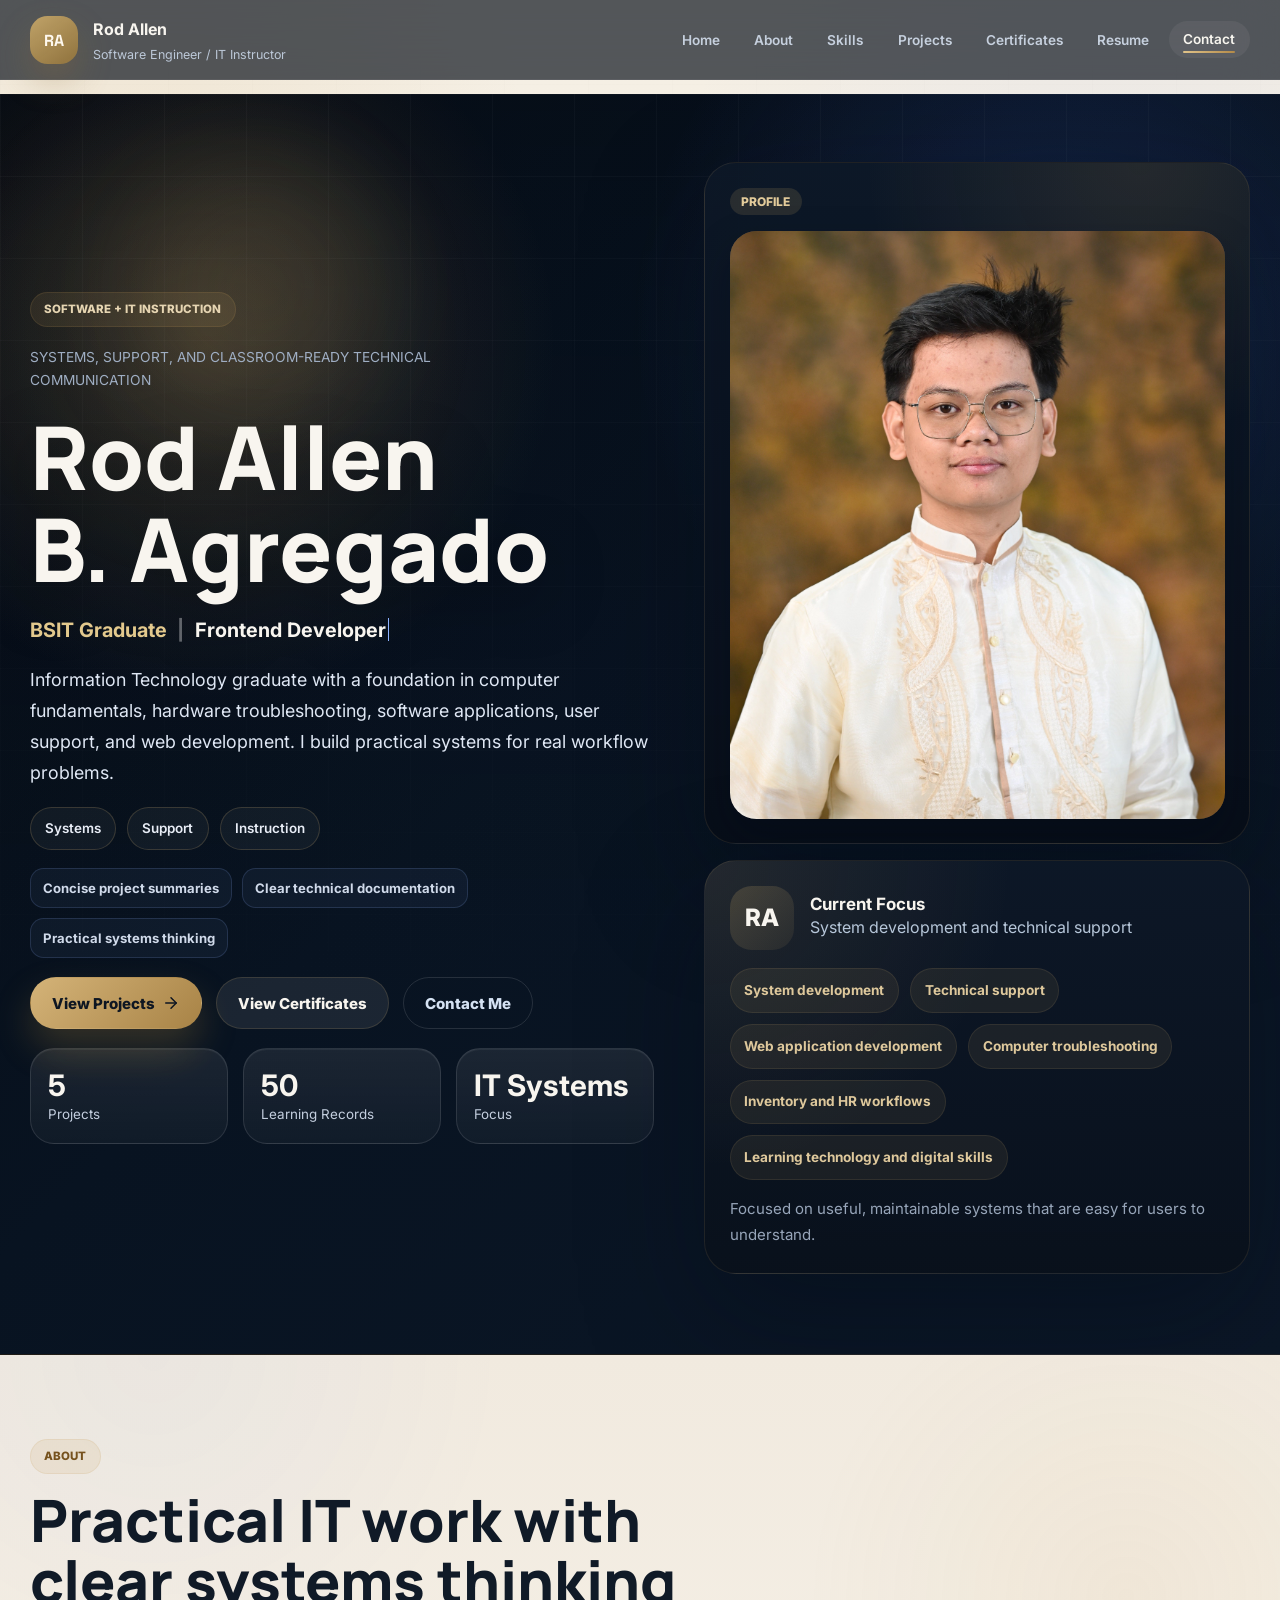
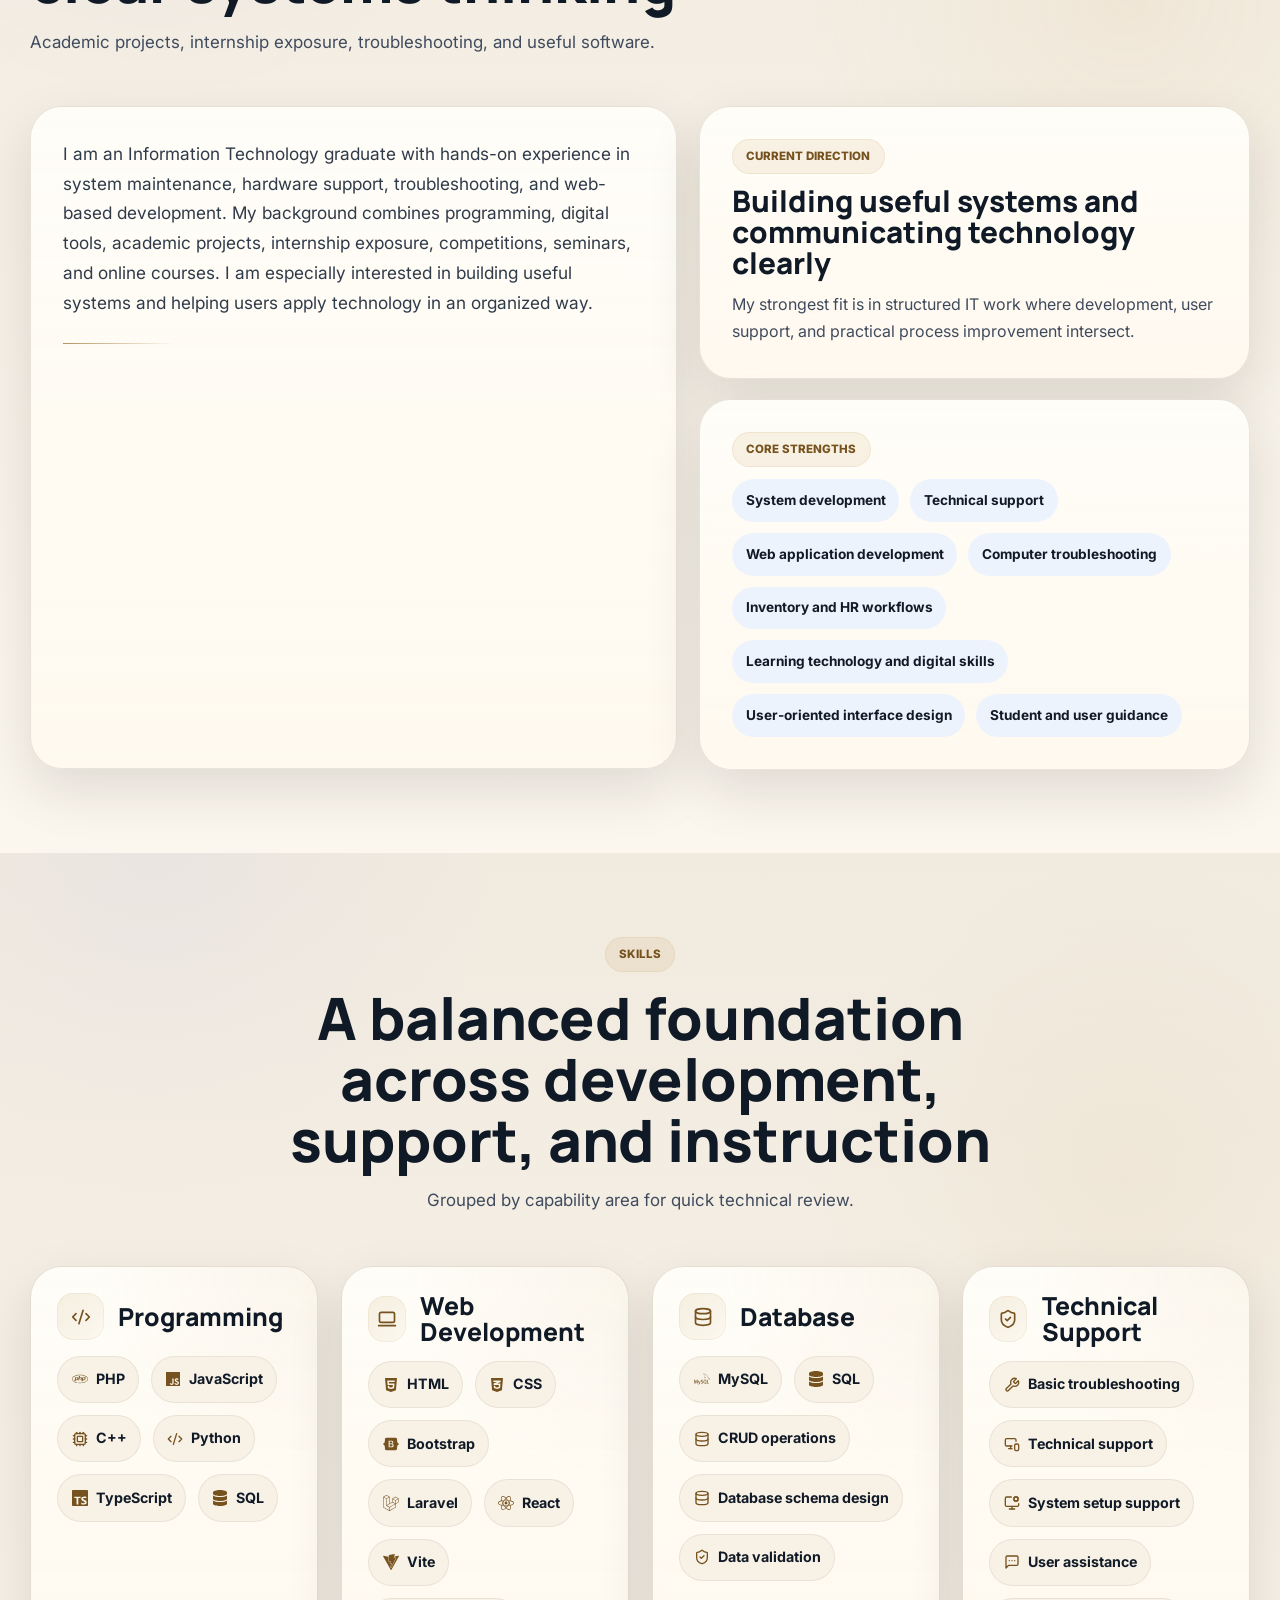
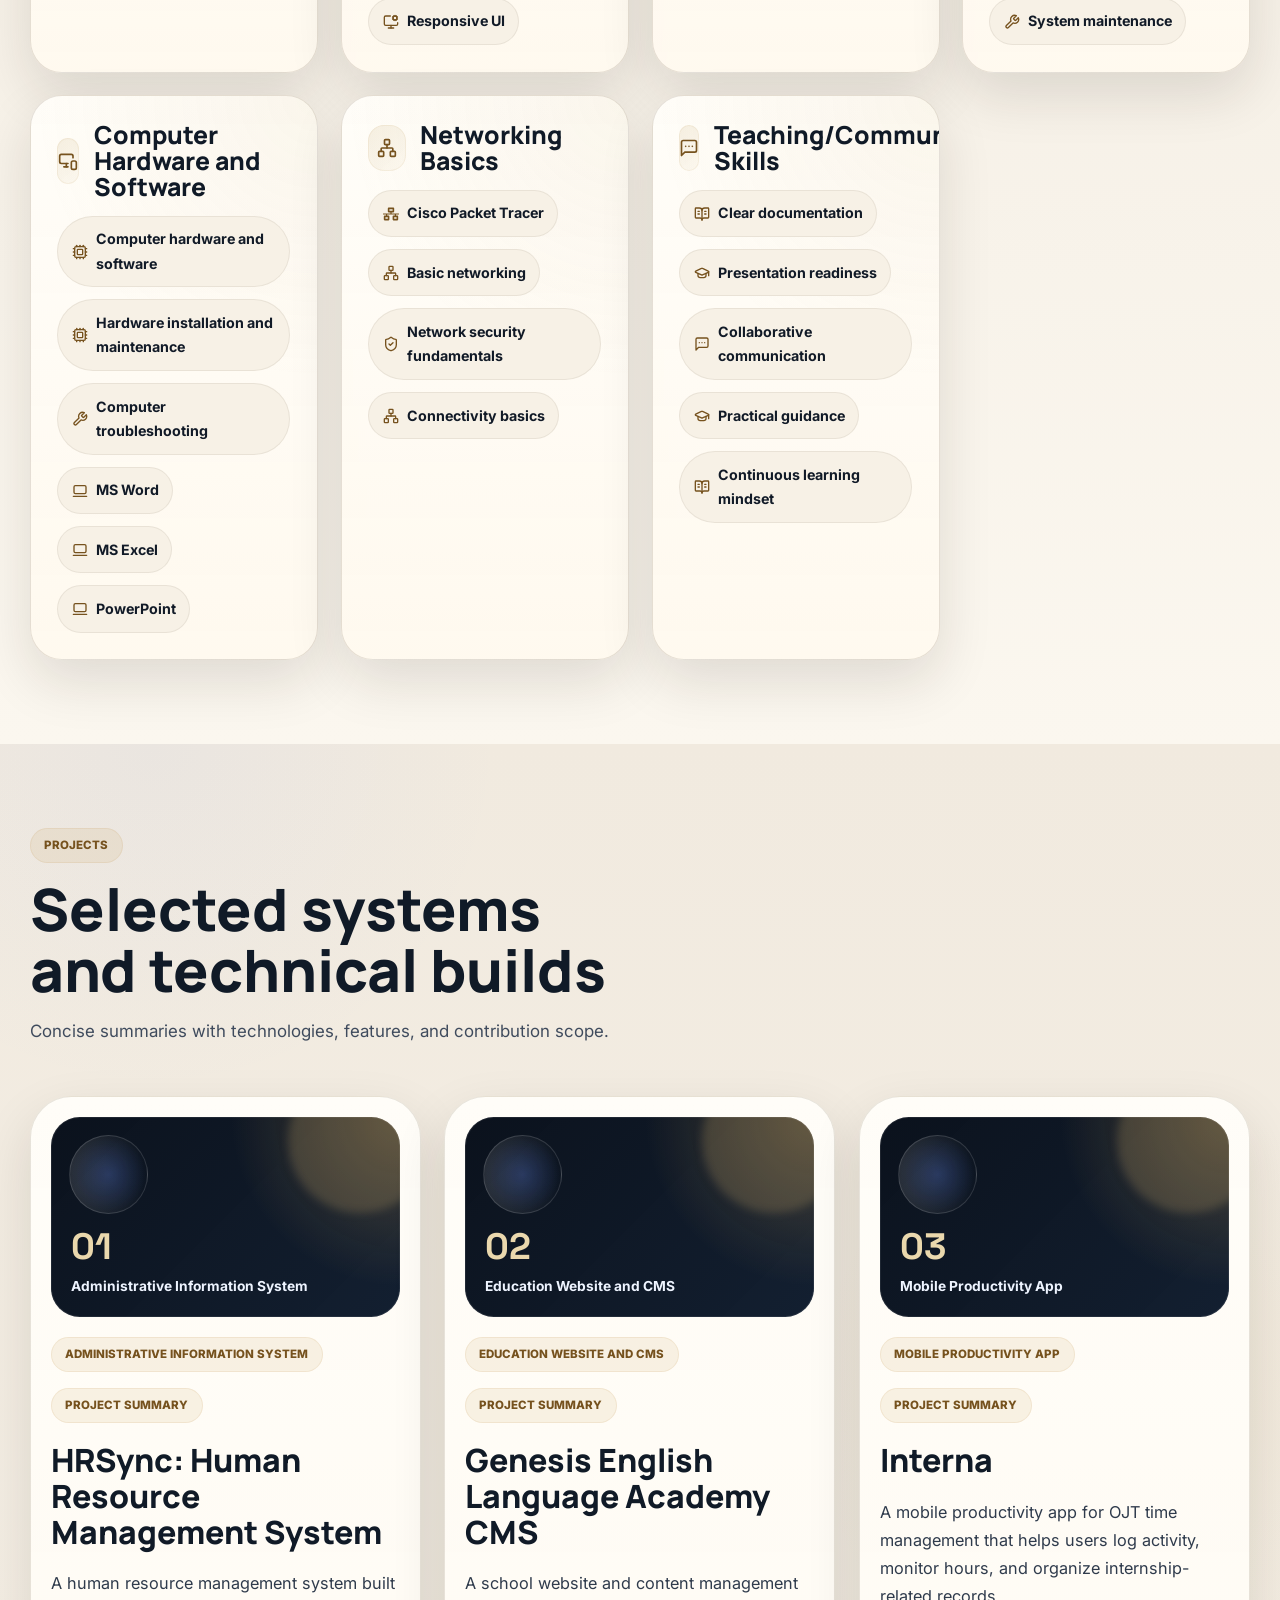
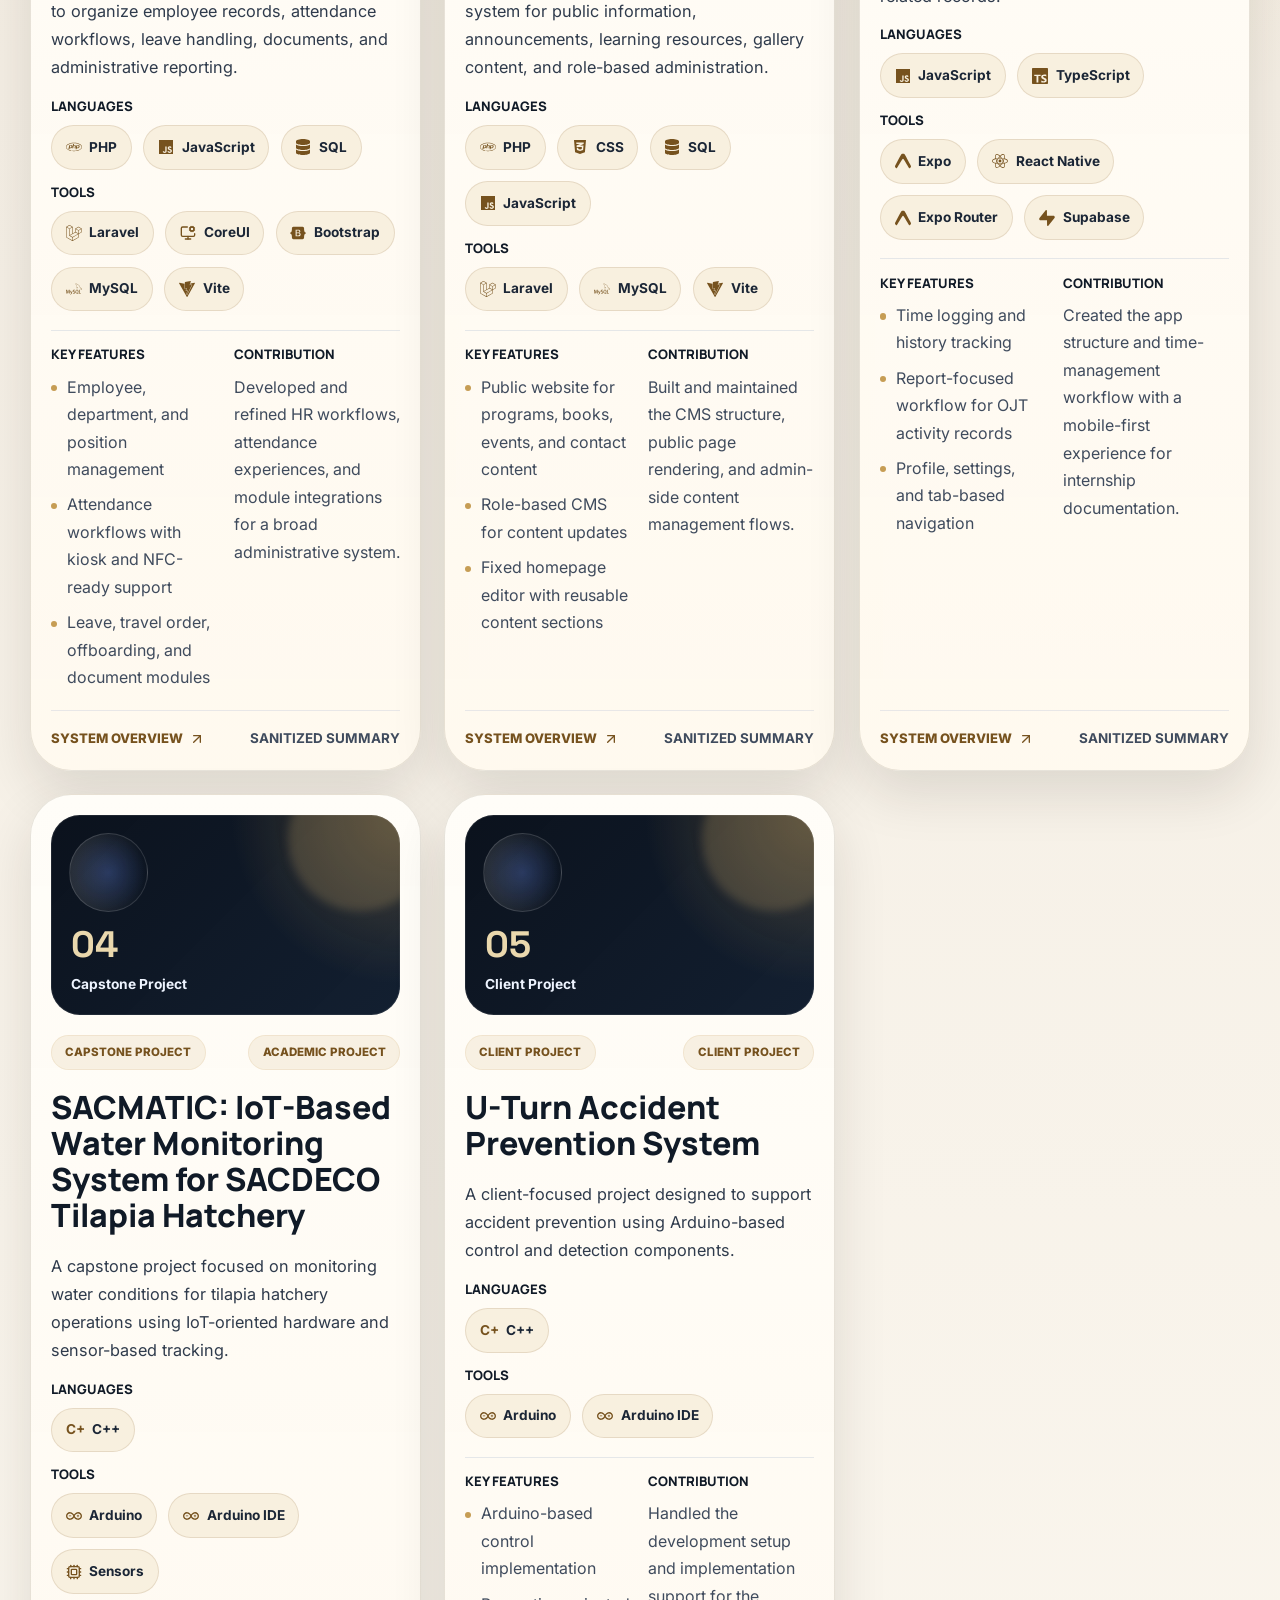
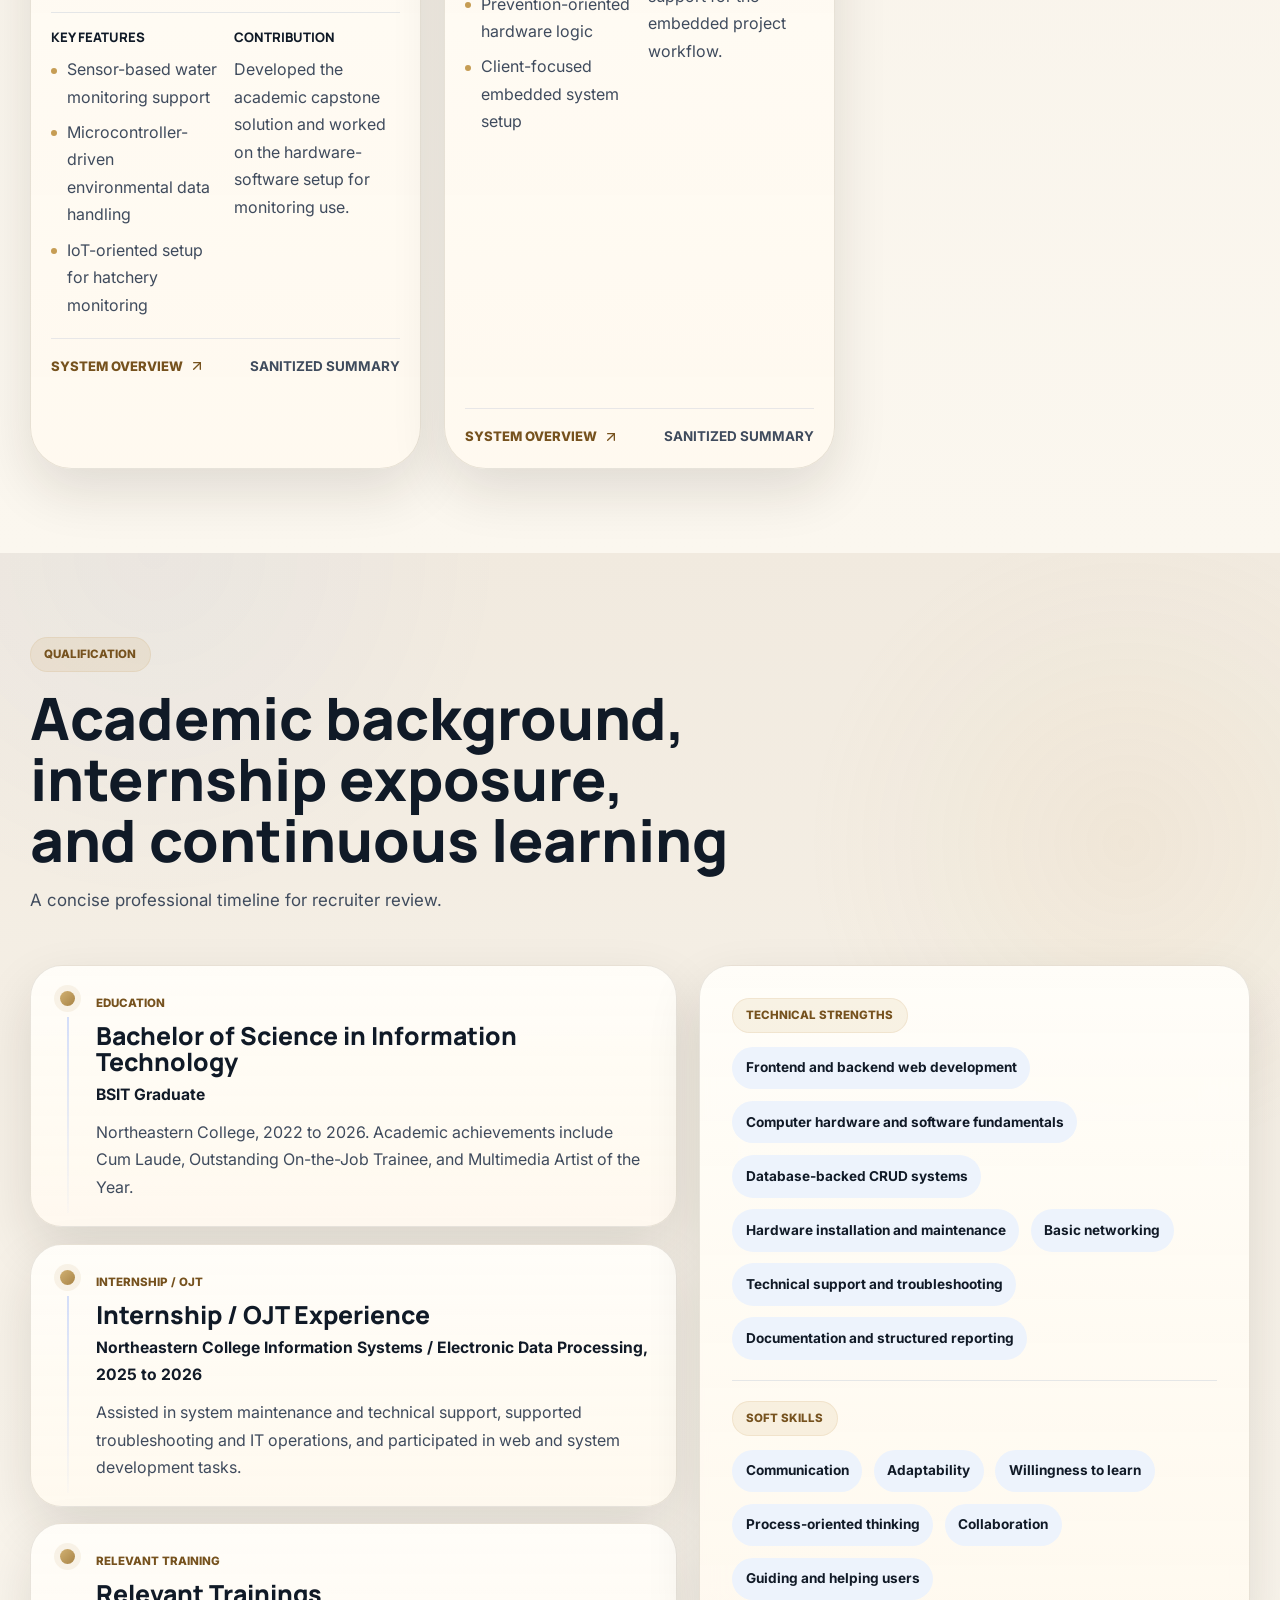
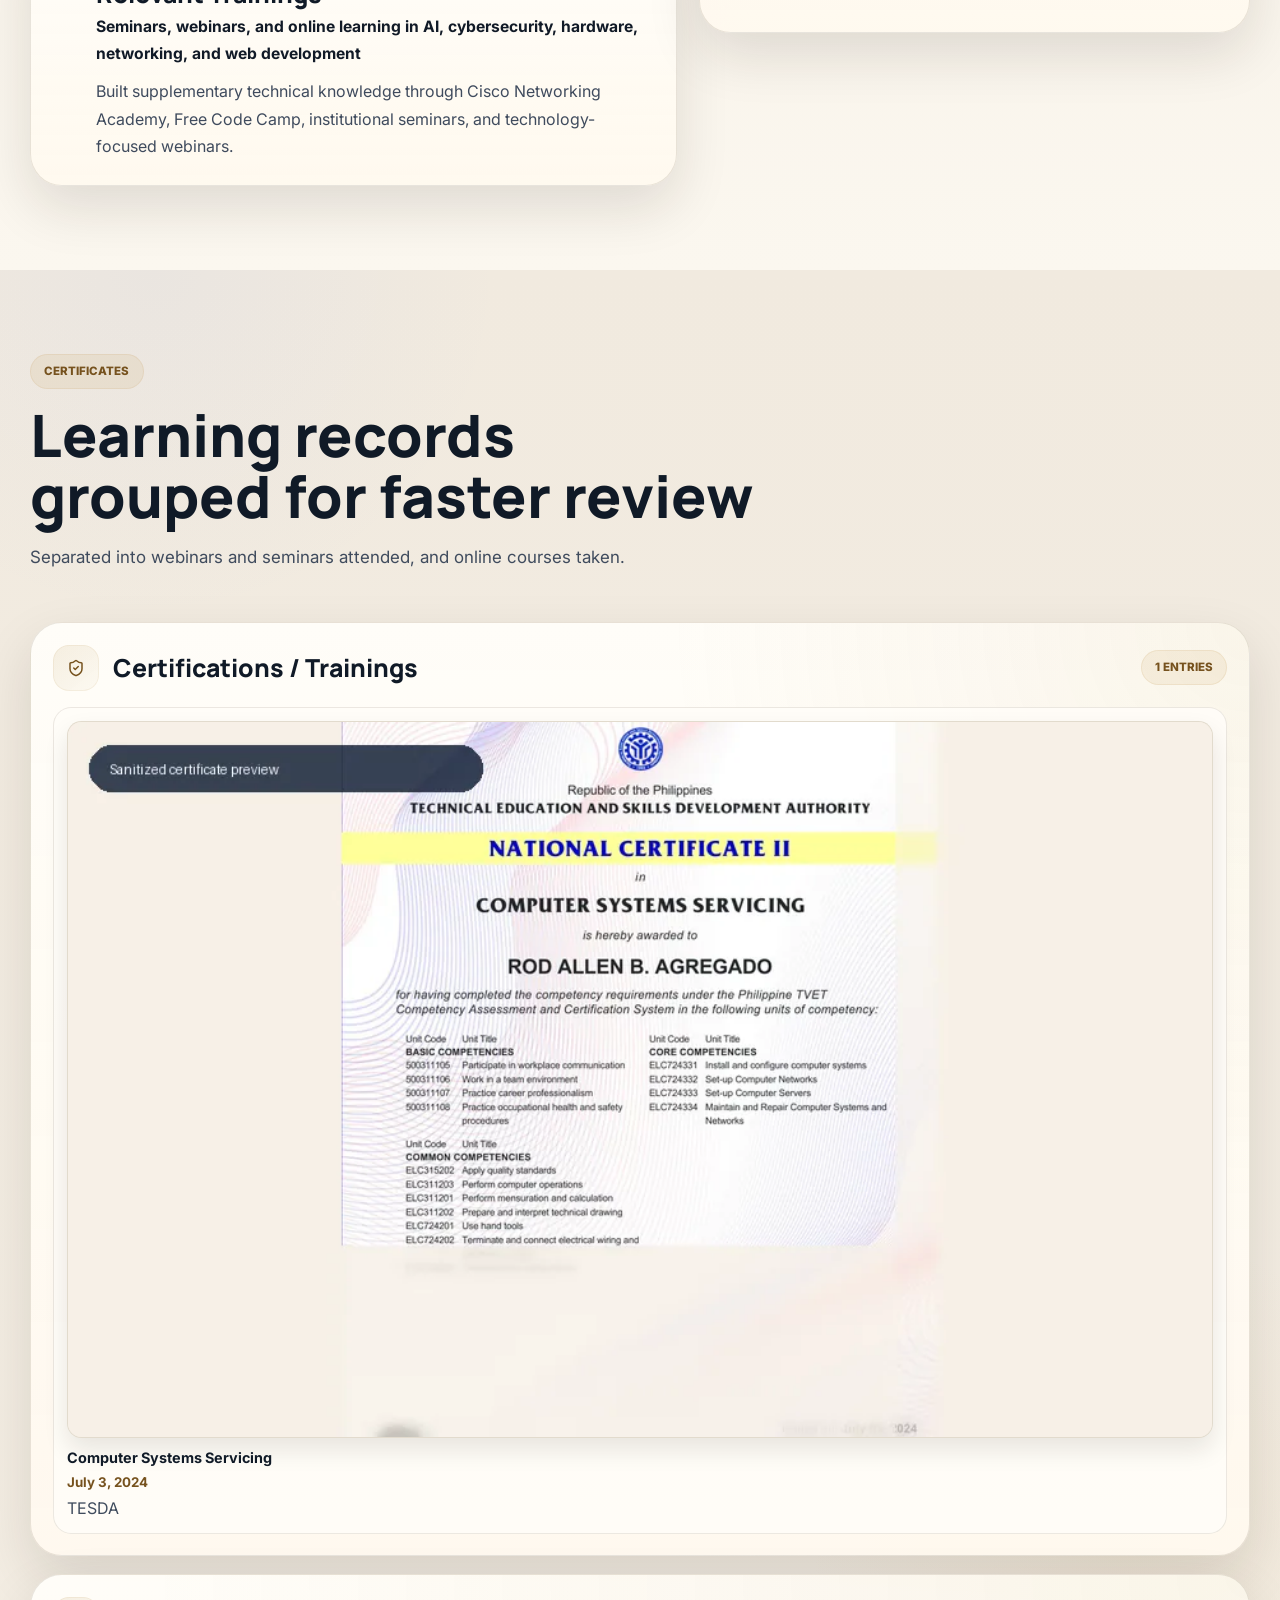
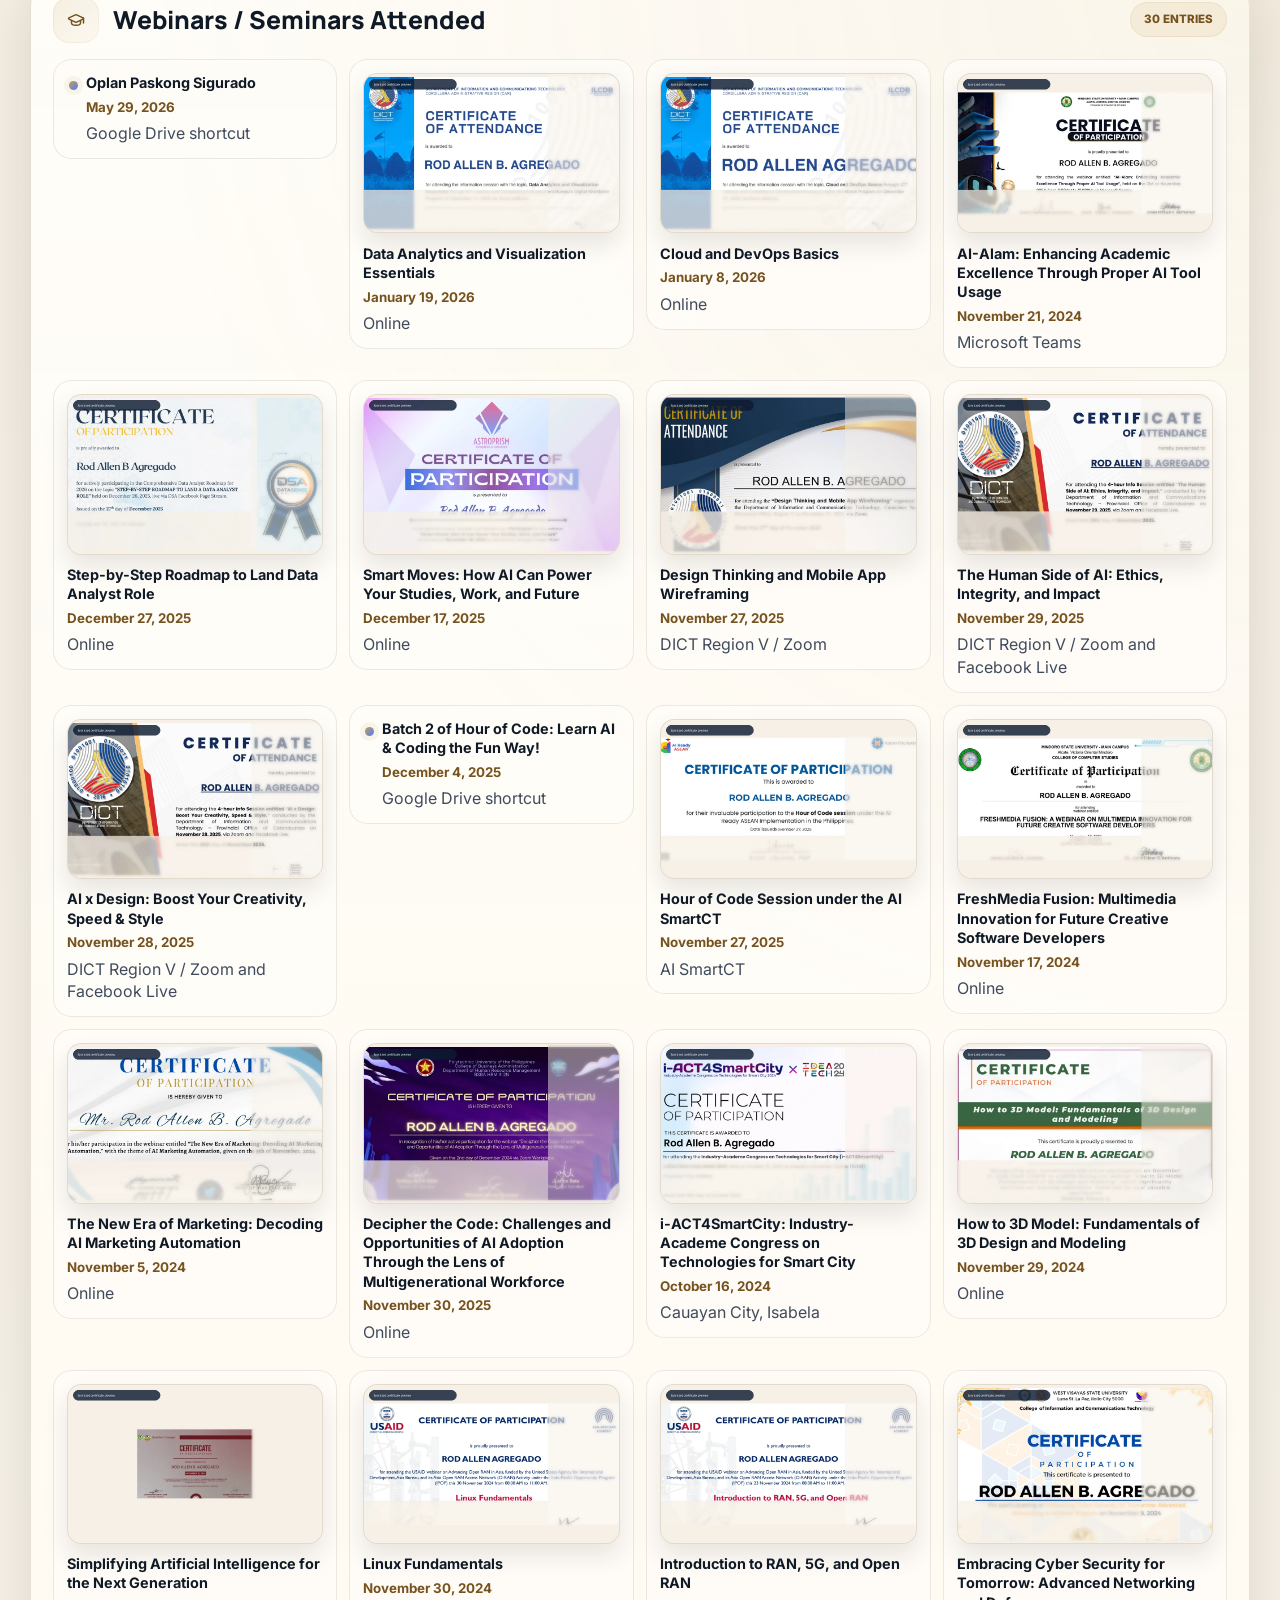
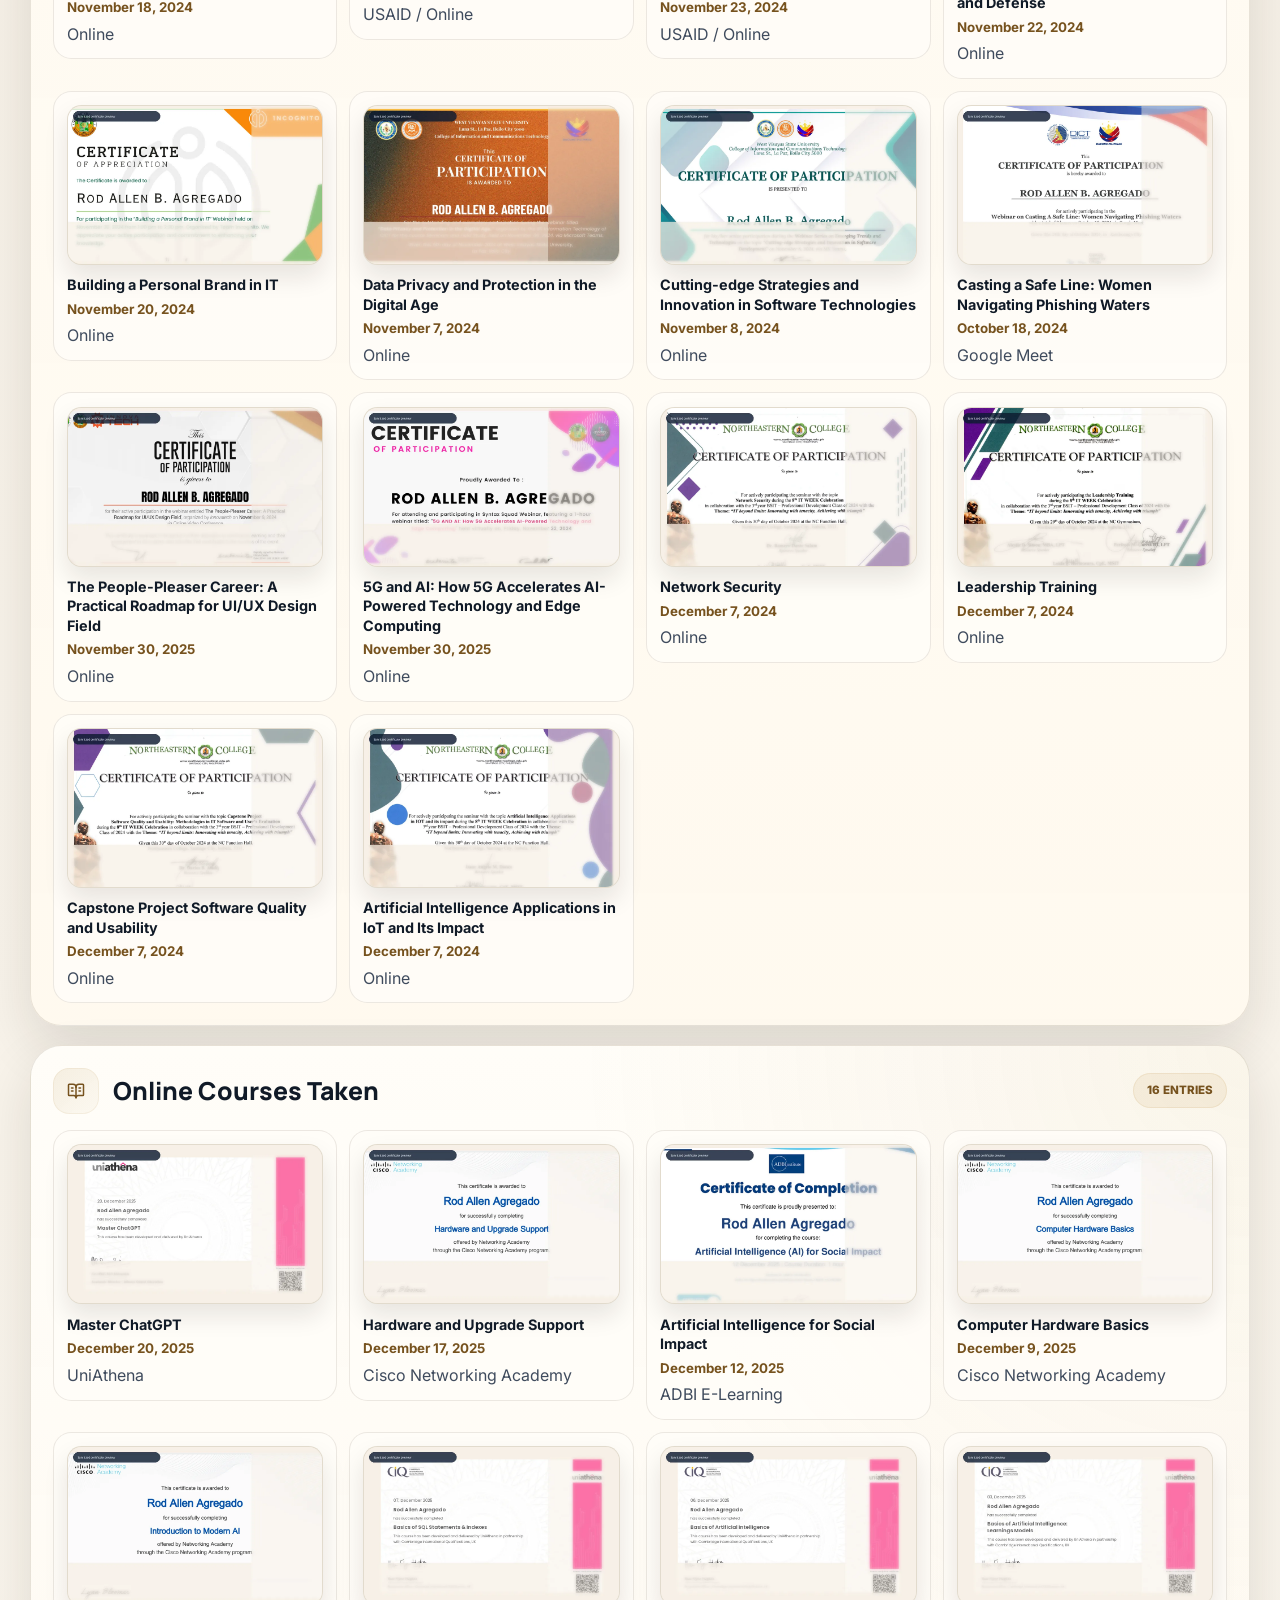
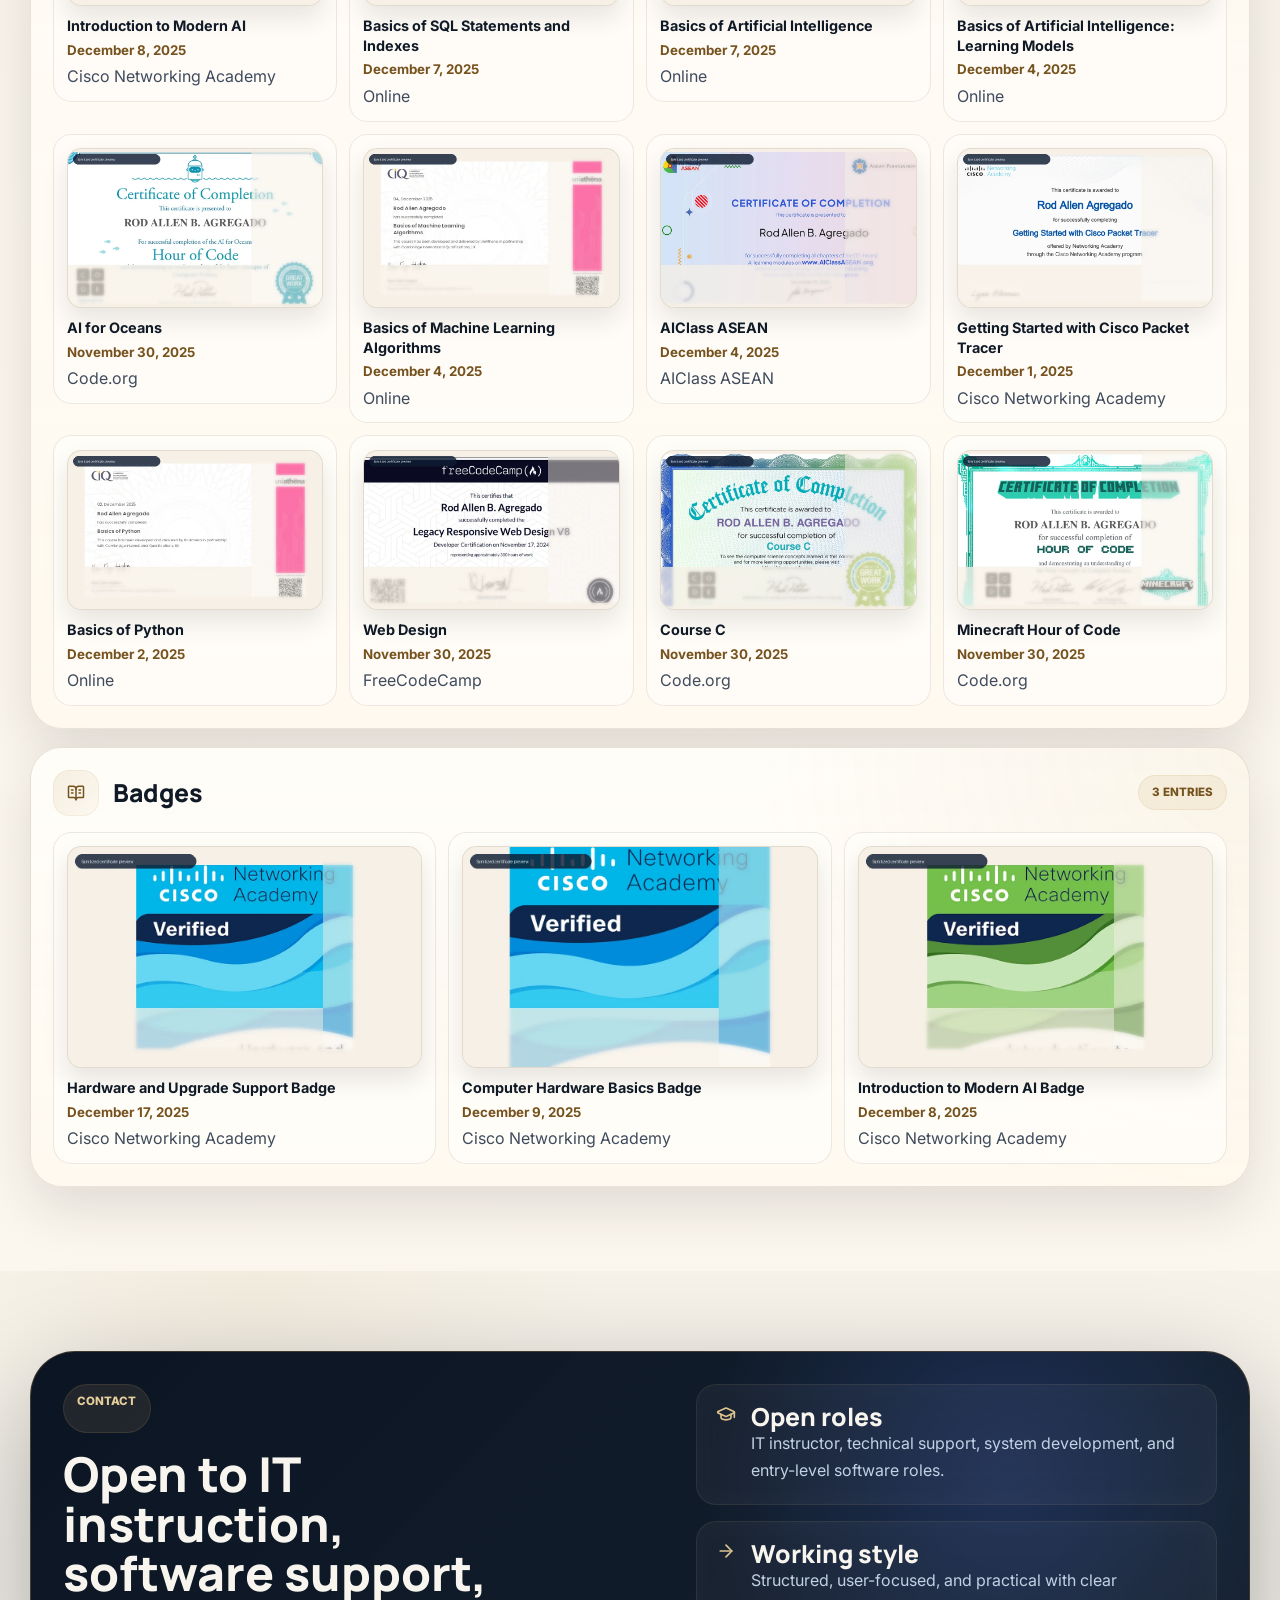
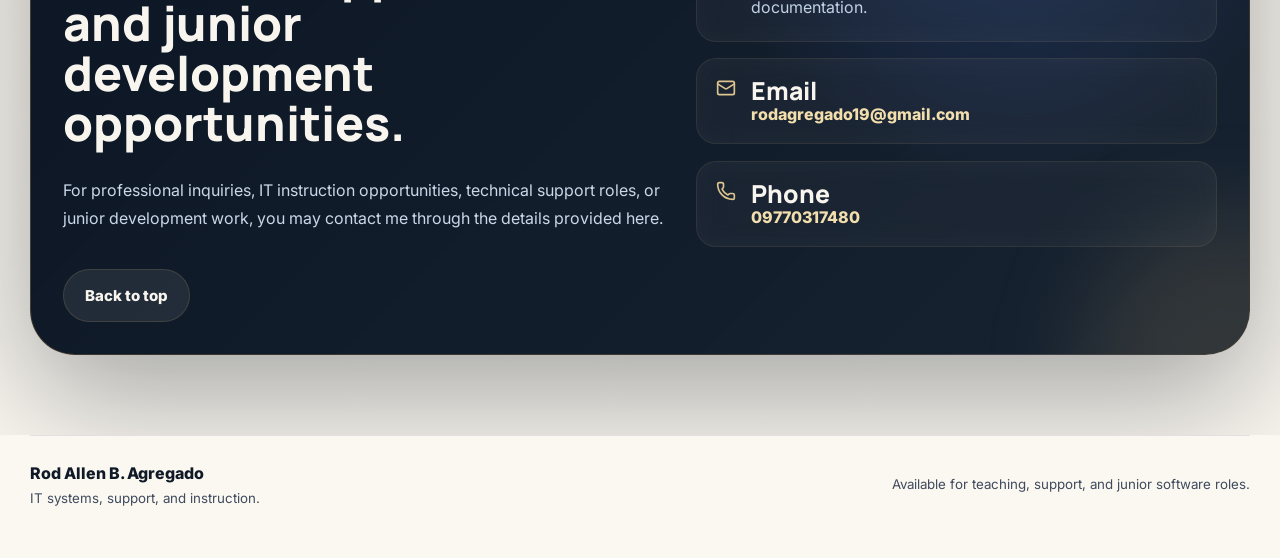
==== Portfolio/index.html @ 7d03ecd7 "Deploy unfinished project cleanup" ====
<!doctype html>
<html lang="en">
  <head>
    <meta charset="UTF-8" />
    <meta
      name="viewport"
      content="width=device-width, initial-scale=1.0"
    />
    <meta
      name="description"
      content="Rod Allen B. Agregado portfolio for IT instruction, technical support, and software development."
    />
    <title>Rod Allen B. Agregado | IT Portfolio</title>
  </head>
  <body>
    <div id="root"></div>
    <script>
      (function () {
        const isLocalHost = ["localhost", "127.0.0.1"].includes(window.location.hostname);

        if (!isLocalHost) {
          const stylesheet = document.createElement("link");
          stylesheet.rel = "stylesheet";
          stylesheet.href = "/Portfolio/assets/app-CSPA4cU_.css?v=20260529-equal-projects-contact";
          document.head.appendChild(stylesheet);
        }
      })();
    </script>
    <script type="module">
      const isLocalHost = ["localhost", "127.0.0.1"].includes(window.location.hostname);
      const loadModule = new Function("path", "return import(path)");

      if (isLocalHost) {
        loadModule("/src/app-entry.jsx");
      } else {
        loadModule("/Portfolio/assets/app-BWC6K4PB.js?v=20260529-project-cleanup");
      }
    </script>
  </body>
</html>
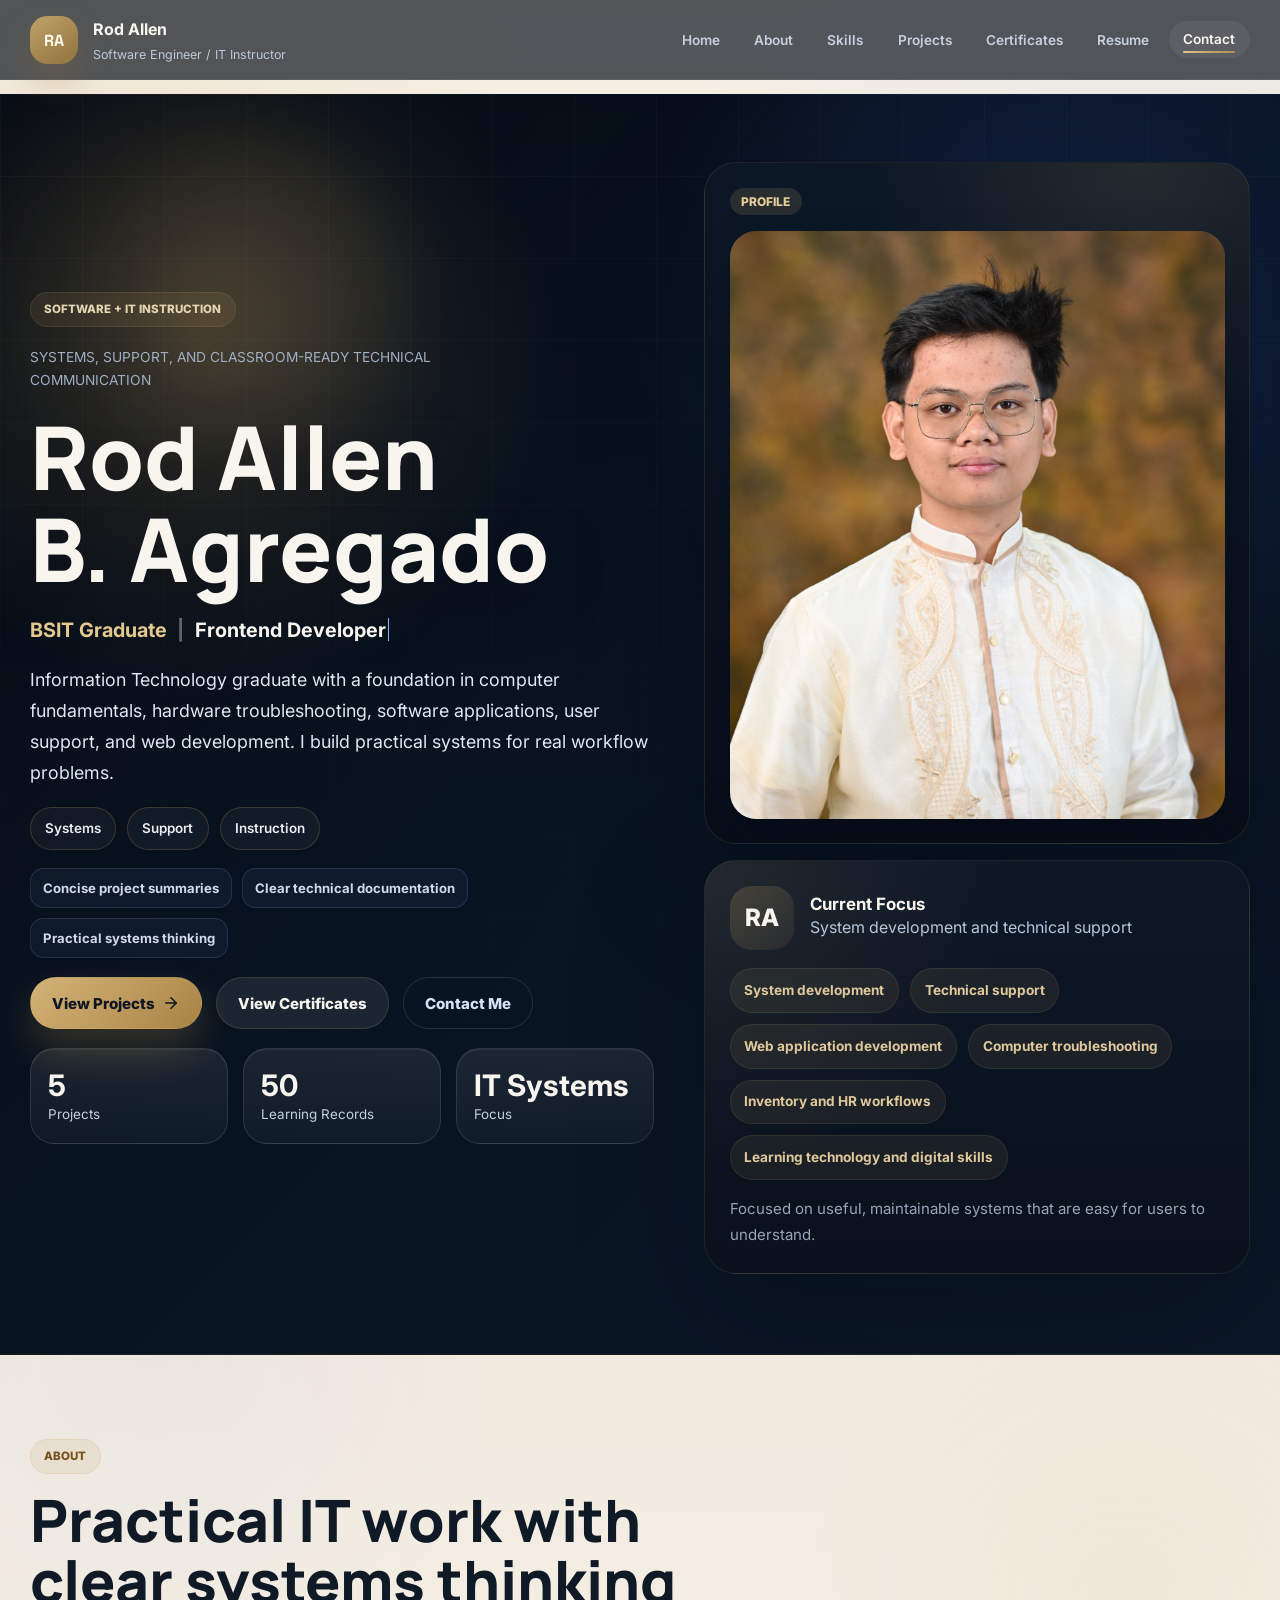
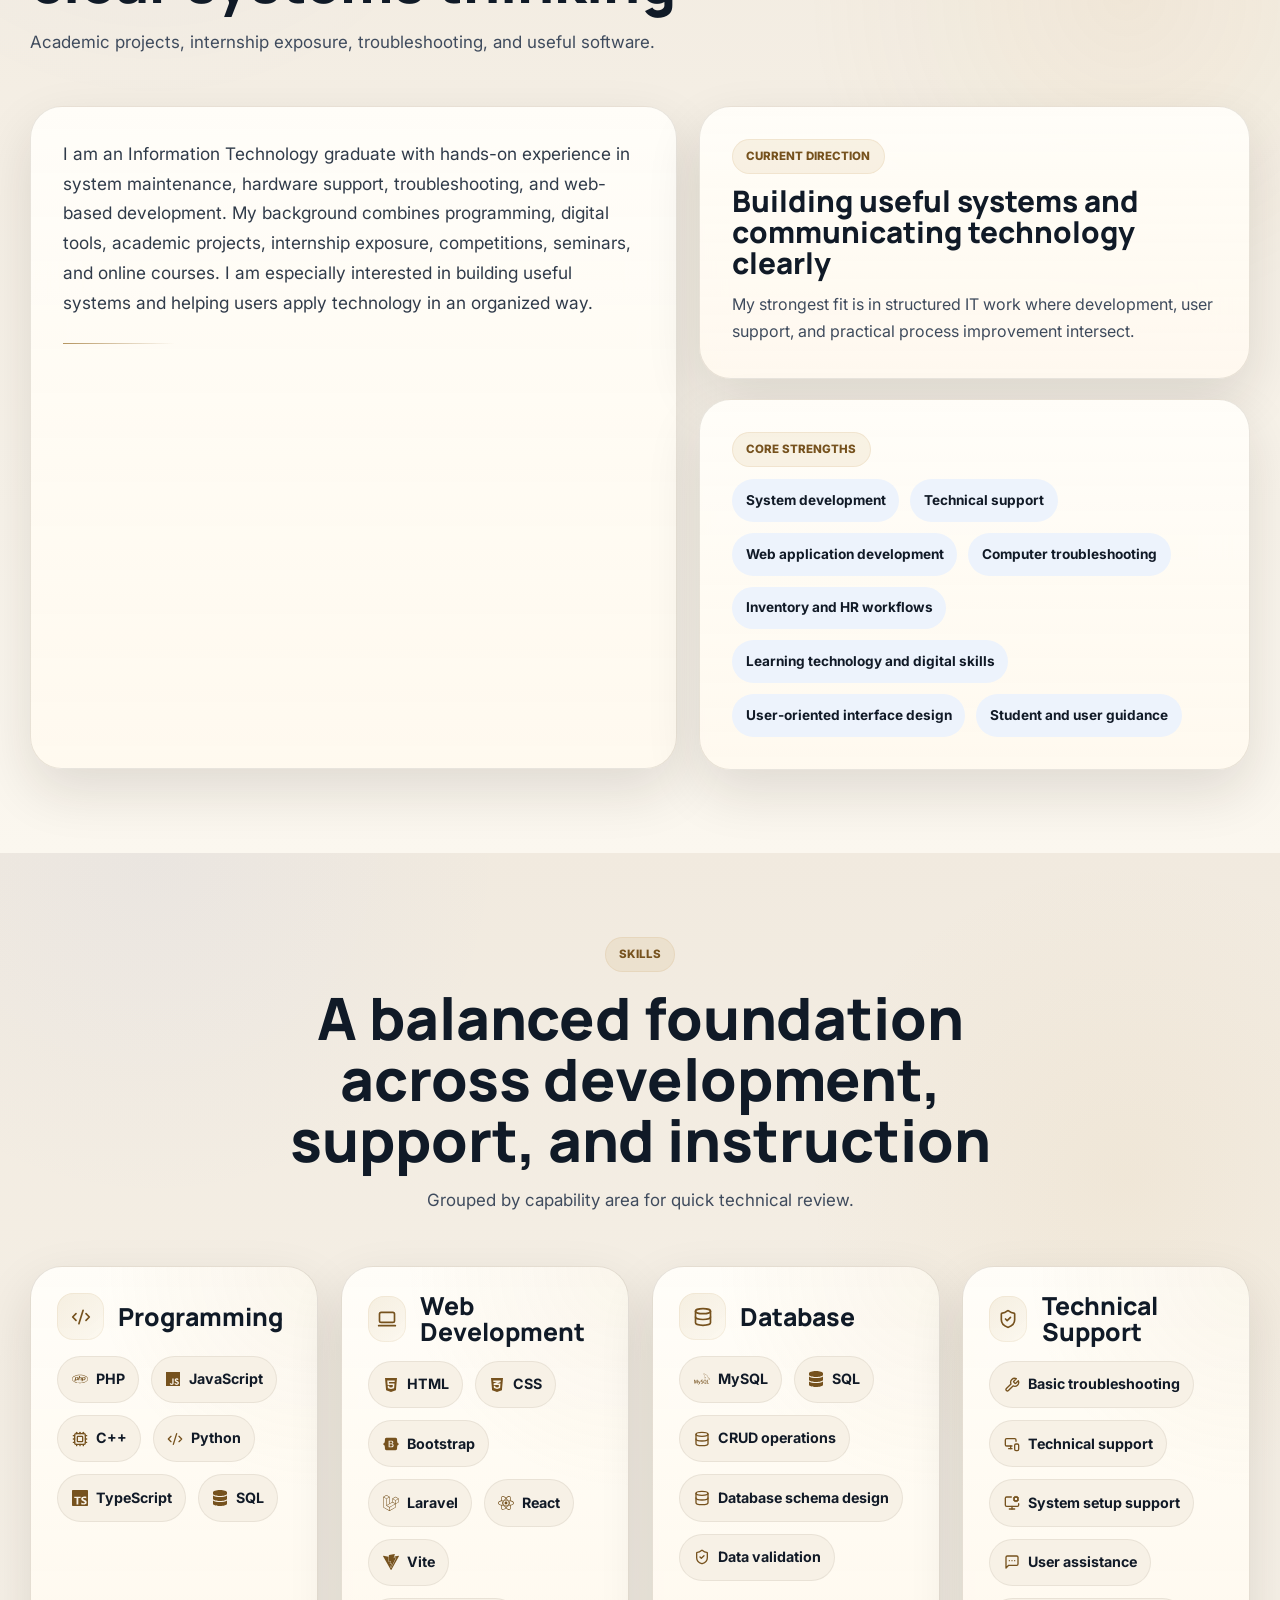
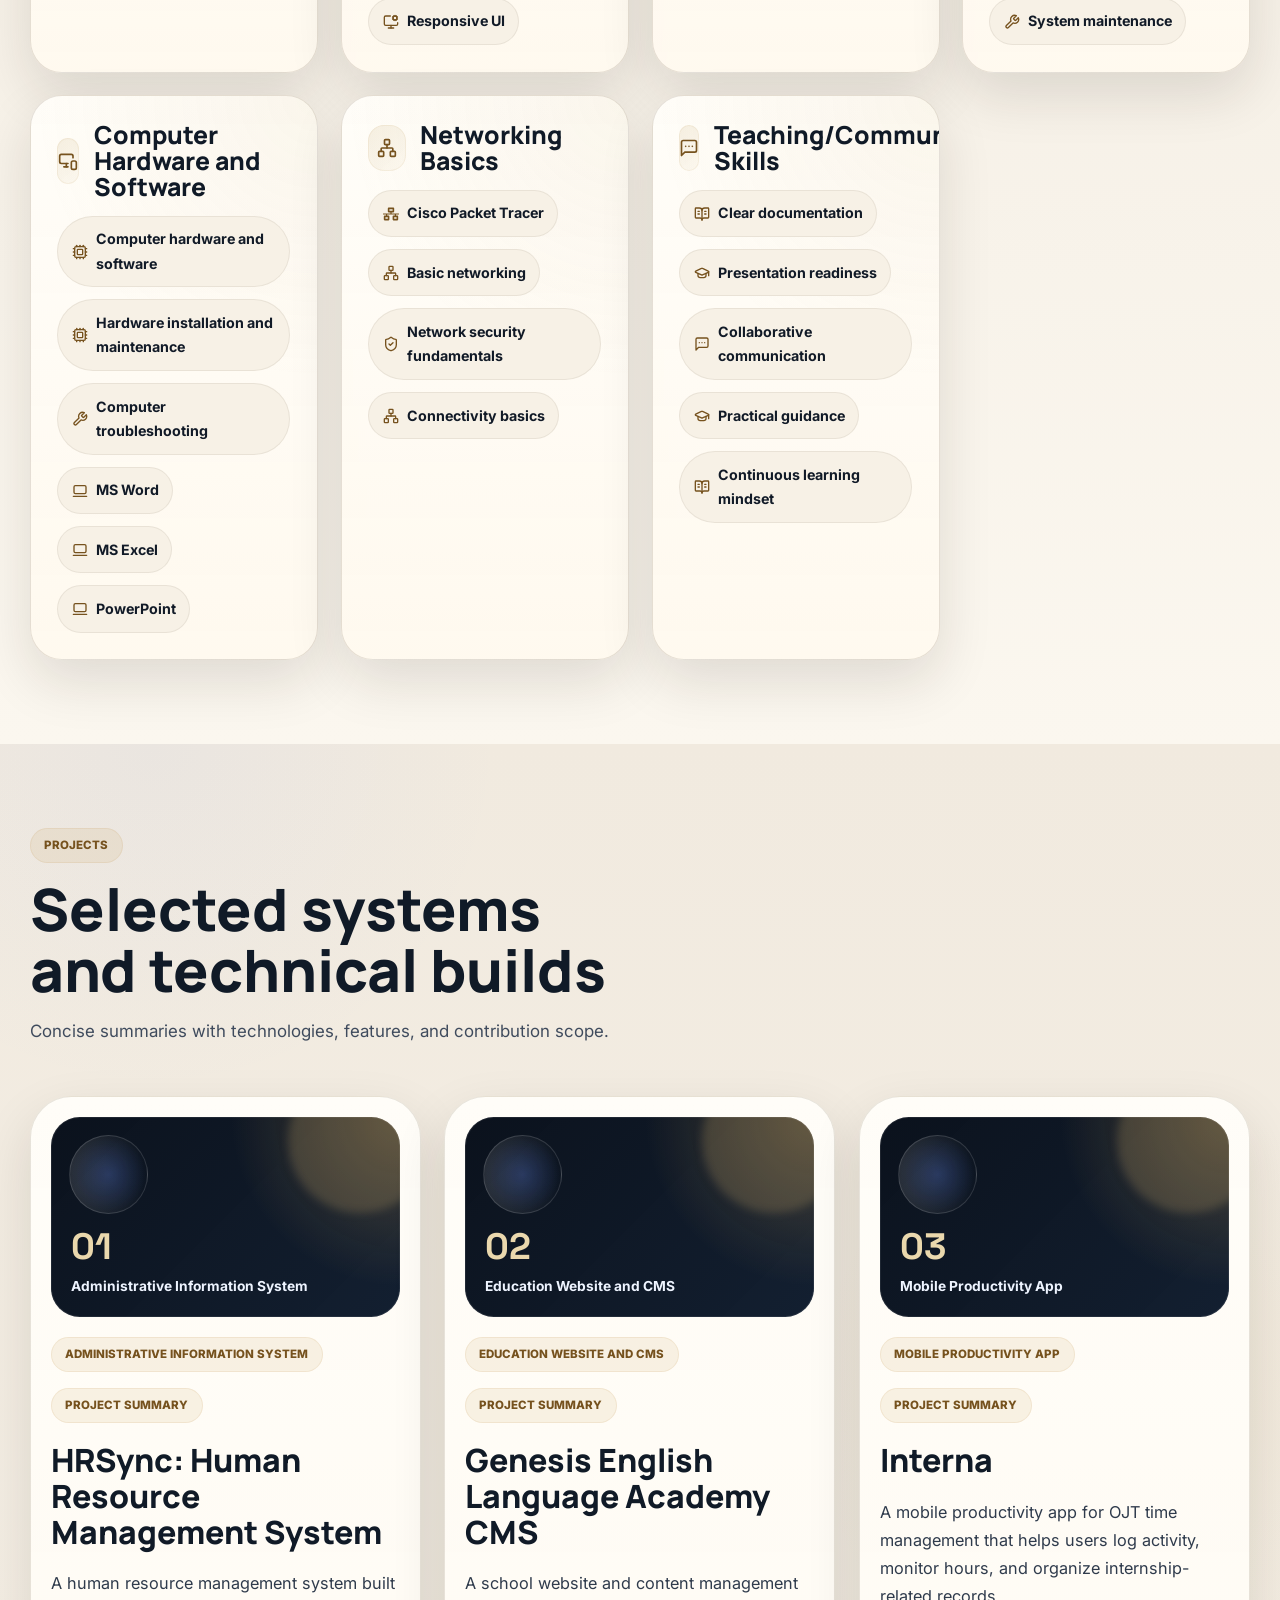
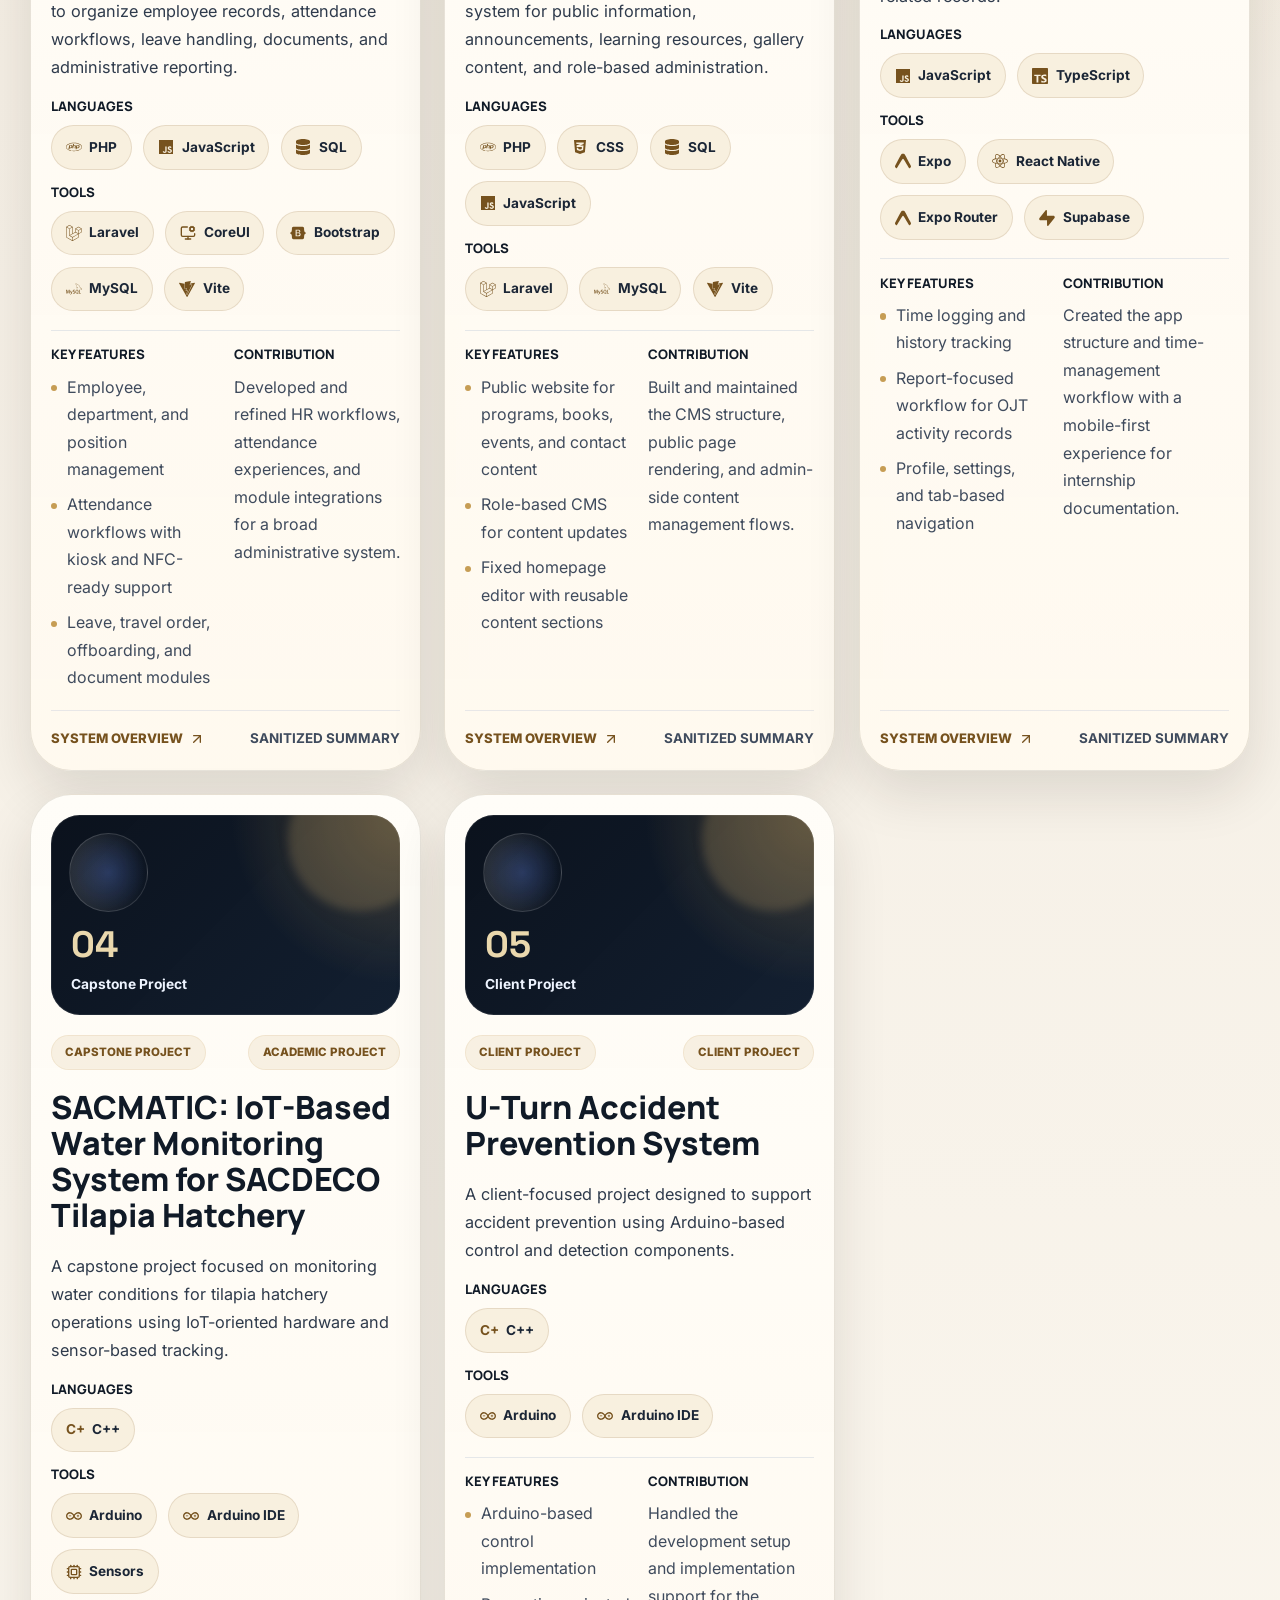
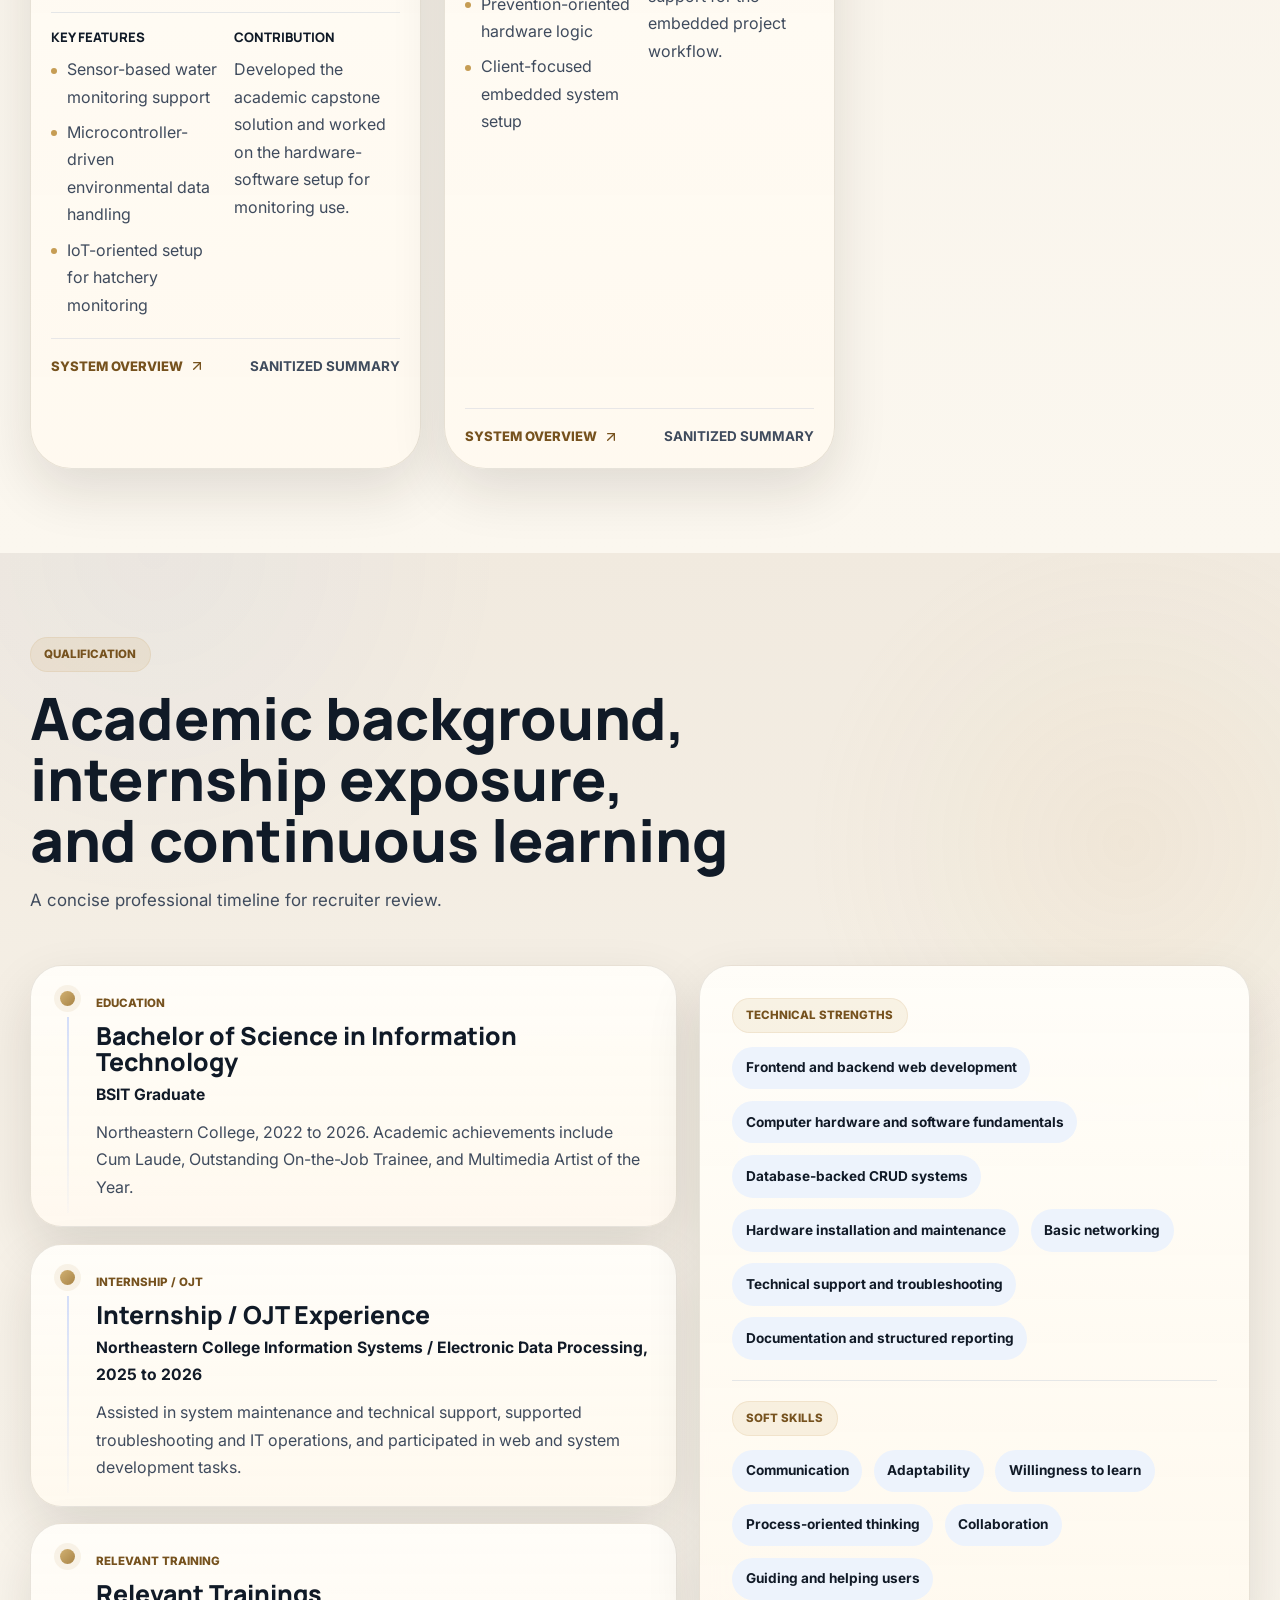
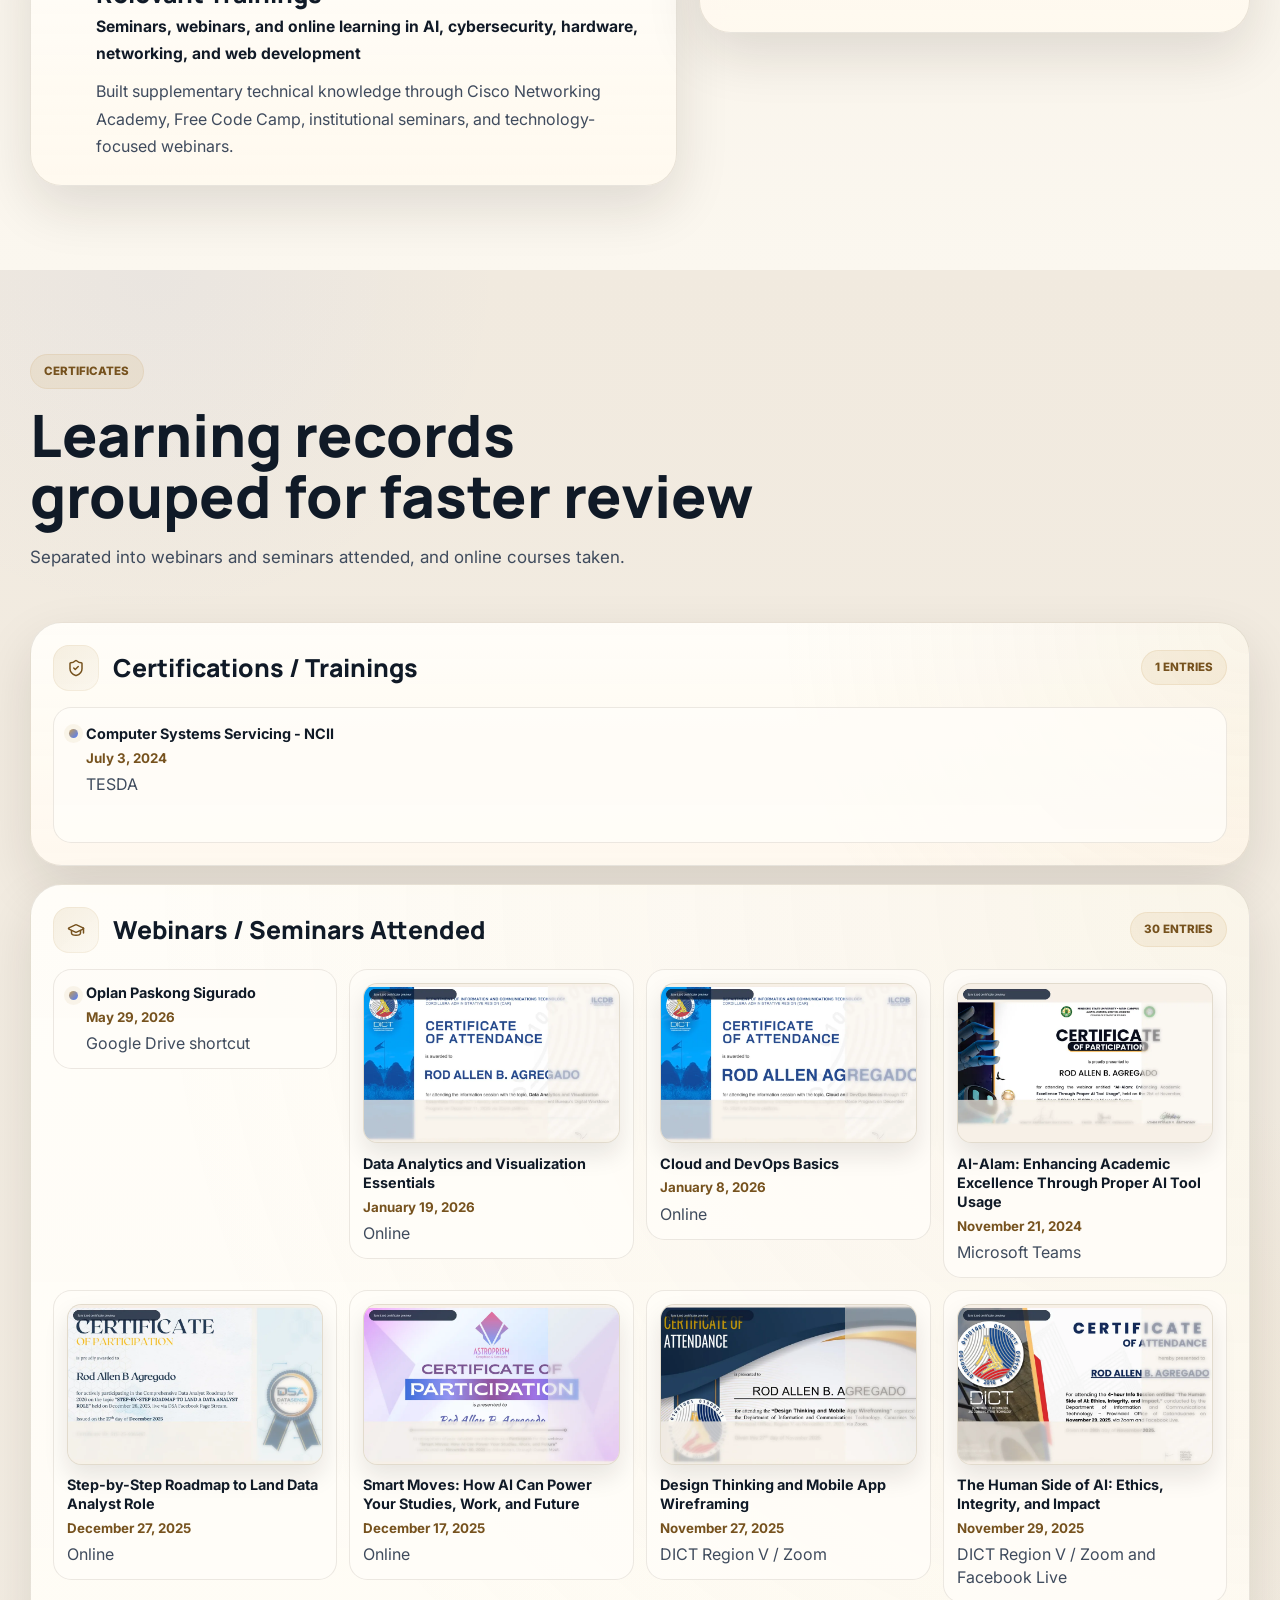
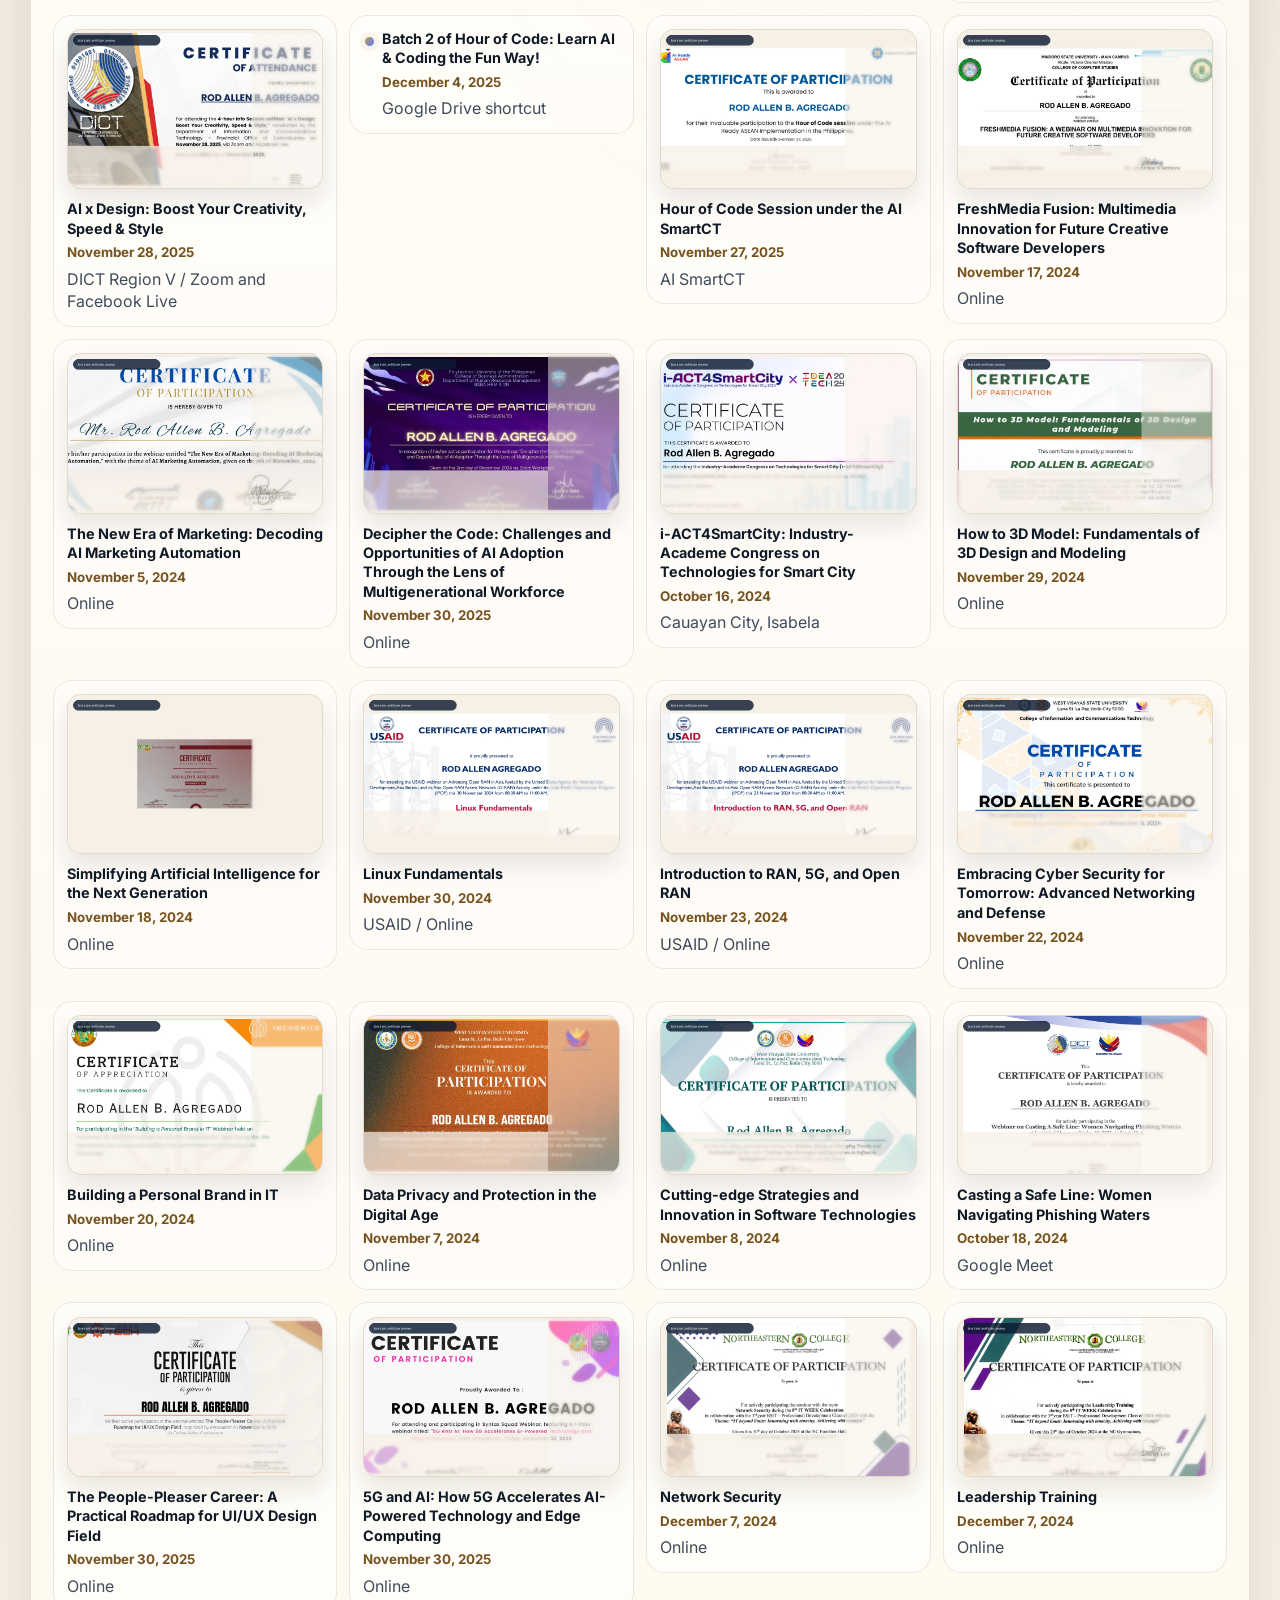
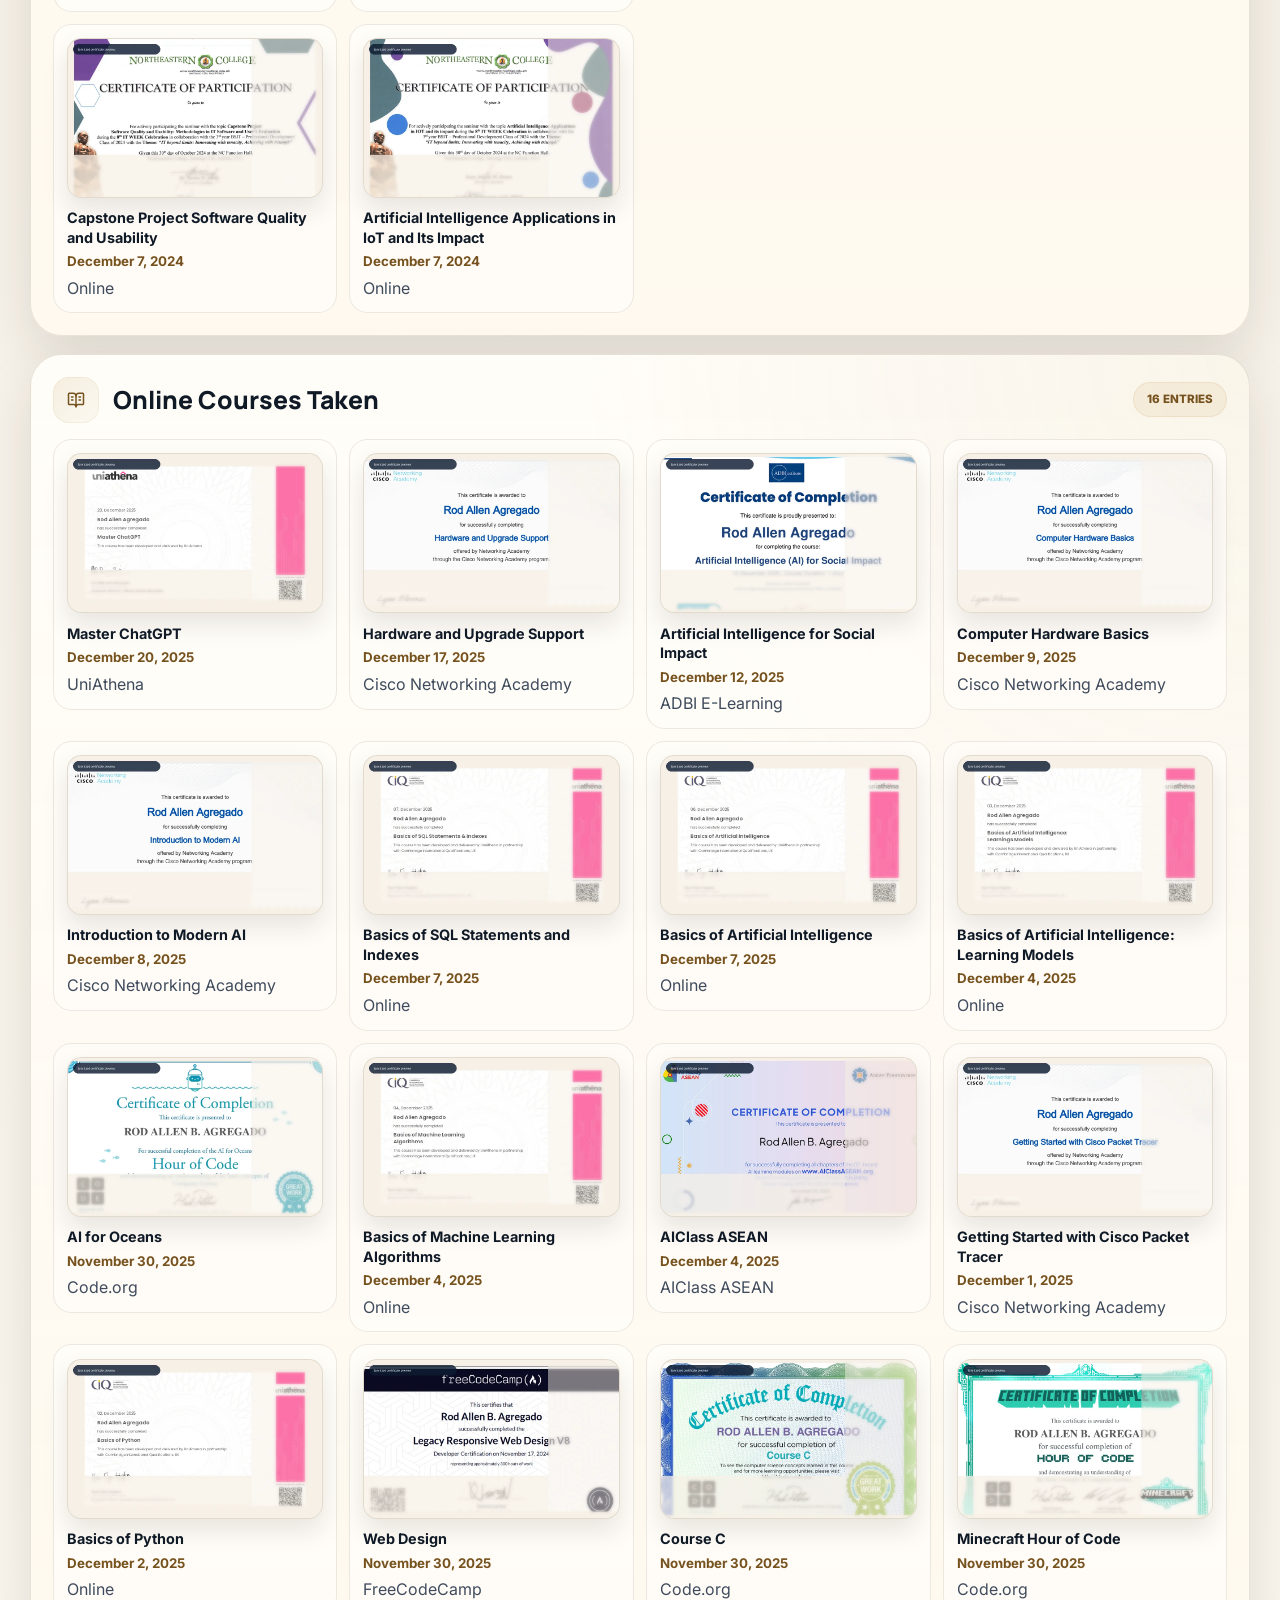
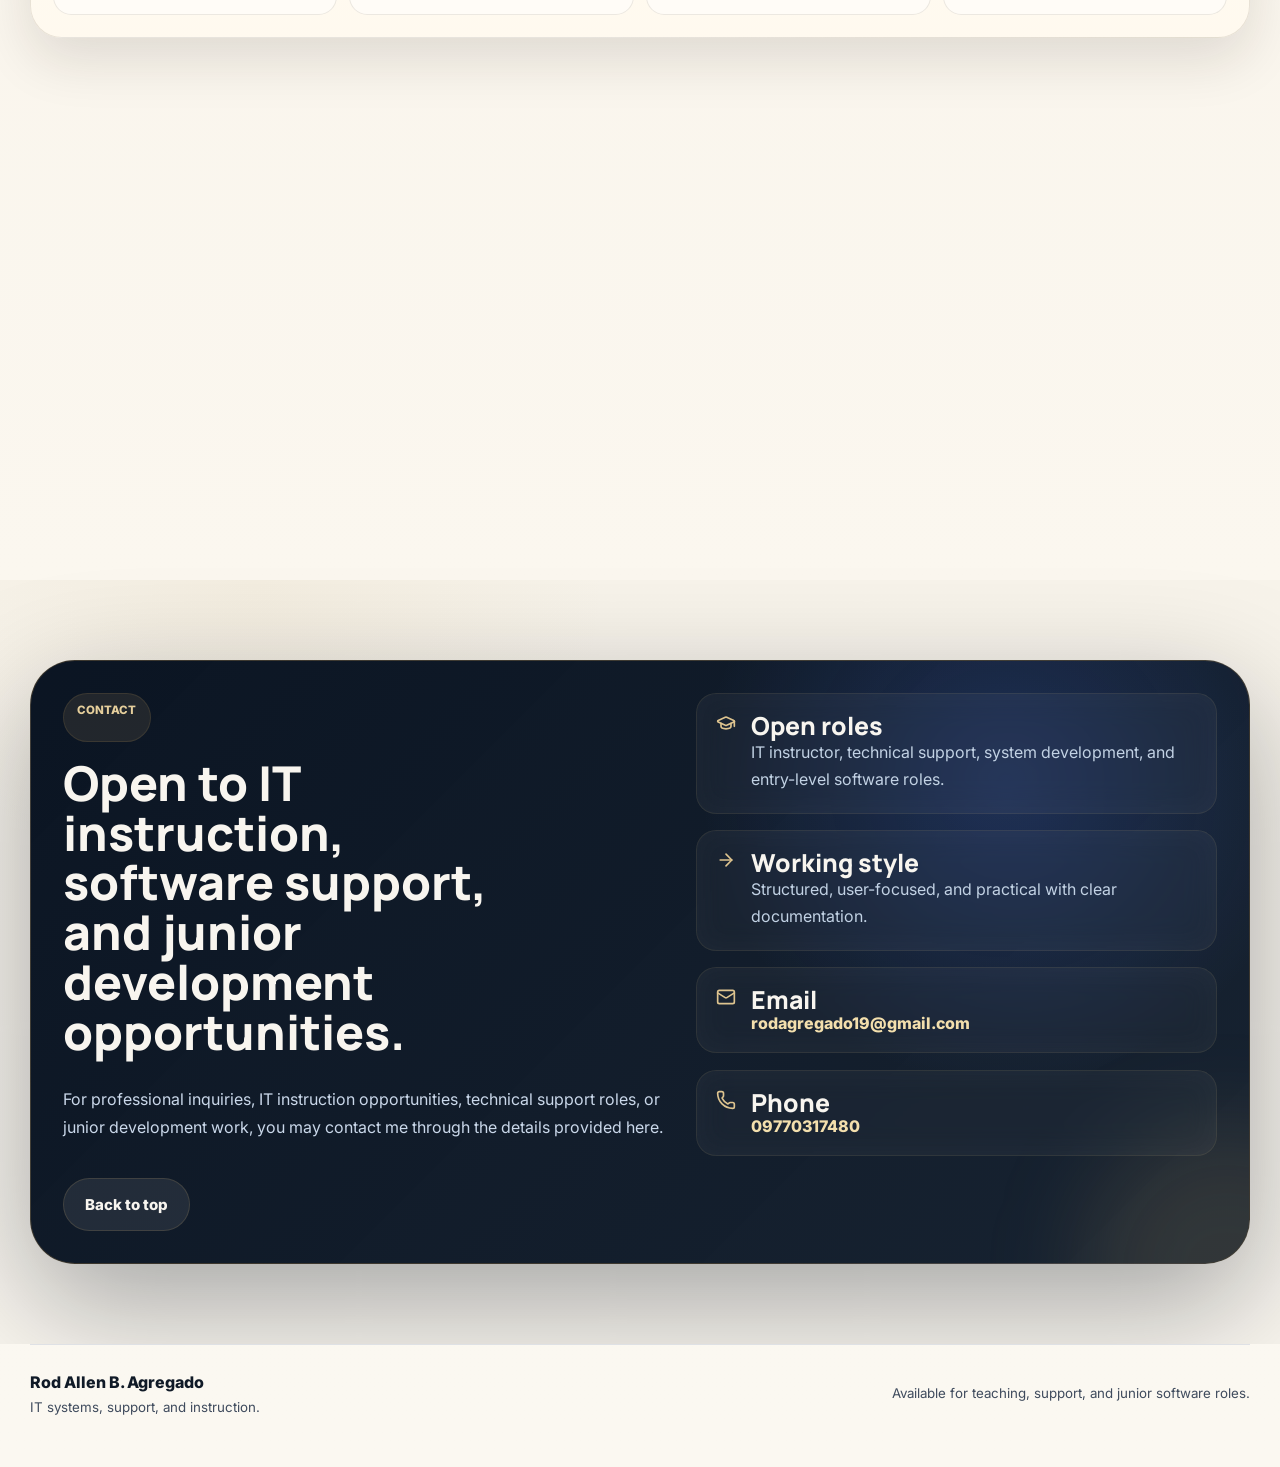
==== commit 311601ee: "Deploy text-only certification credentials" ====
--- a/Portfolio/index.html
+++ b/Portfolio/index.html
@@ -21,7 +21,7 @@
         if (!isLocalHost) {
           const stylesheet = document.createElement("link");
           stylesheet.rel = "stylesheet";
-          stylesheet.href = "/Portfolio/assets/app-CSPA4cU_.css?v=20260529-equal-projects-contact";
+          stylesheet.href = "/Portfolio/assets/app-tbX9c1tD.css?v=20260529-cert-credential-text";
           document.head.appendChild(stylesheet);
         }
       })();
@@ -33,7 +33,7 @@
       if (isLocalHost) {
         loadModule("/src/app-entry.jsx");
       } else {
-        loadModule("/Portfolio/assets/app-BWC6K4PB.js?v=20260529-project-cleanup");
+        loadModule("/Portfolio/assets/app-BSAudauK.js?v=20260529-cert-credential-text");
       }
     </script>
   </body>
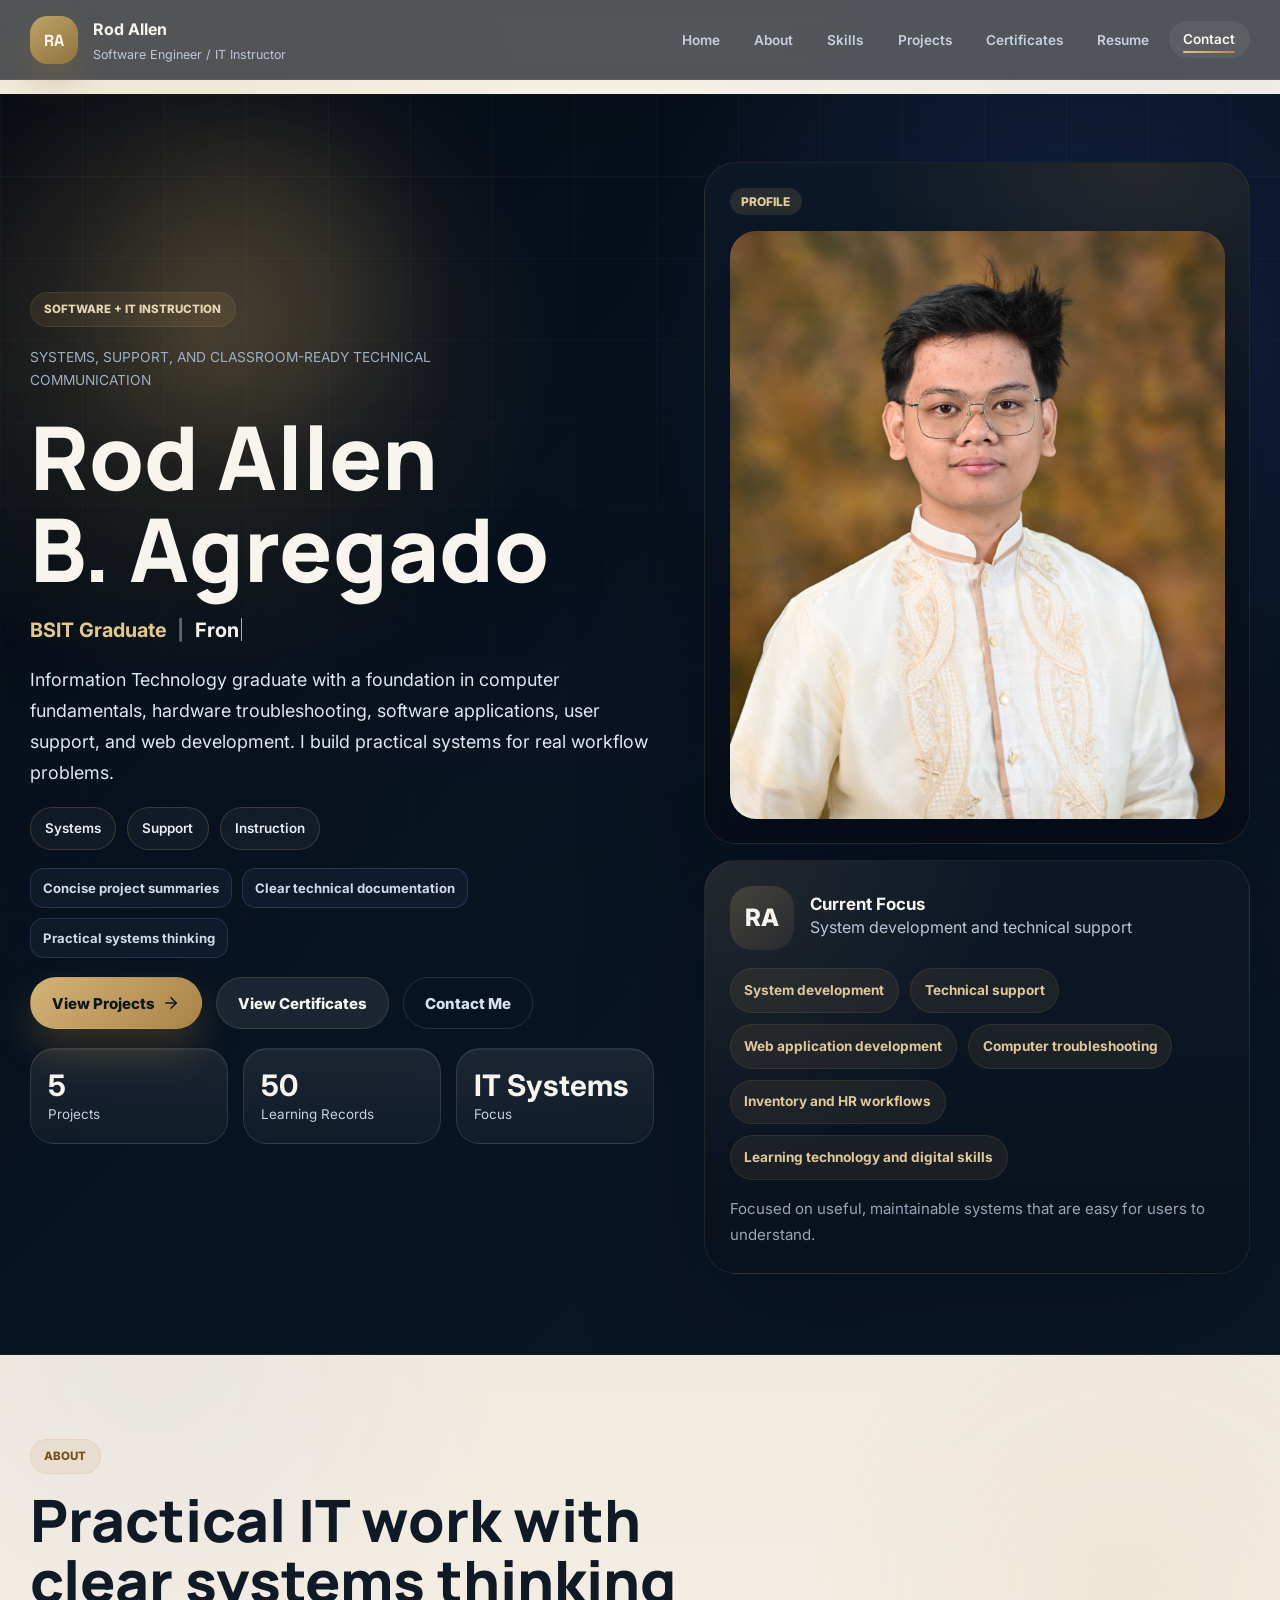
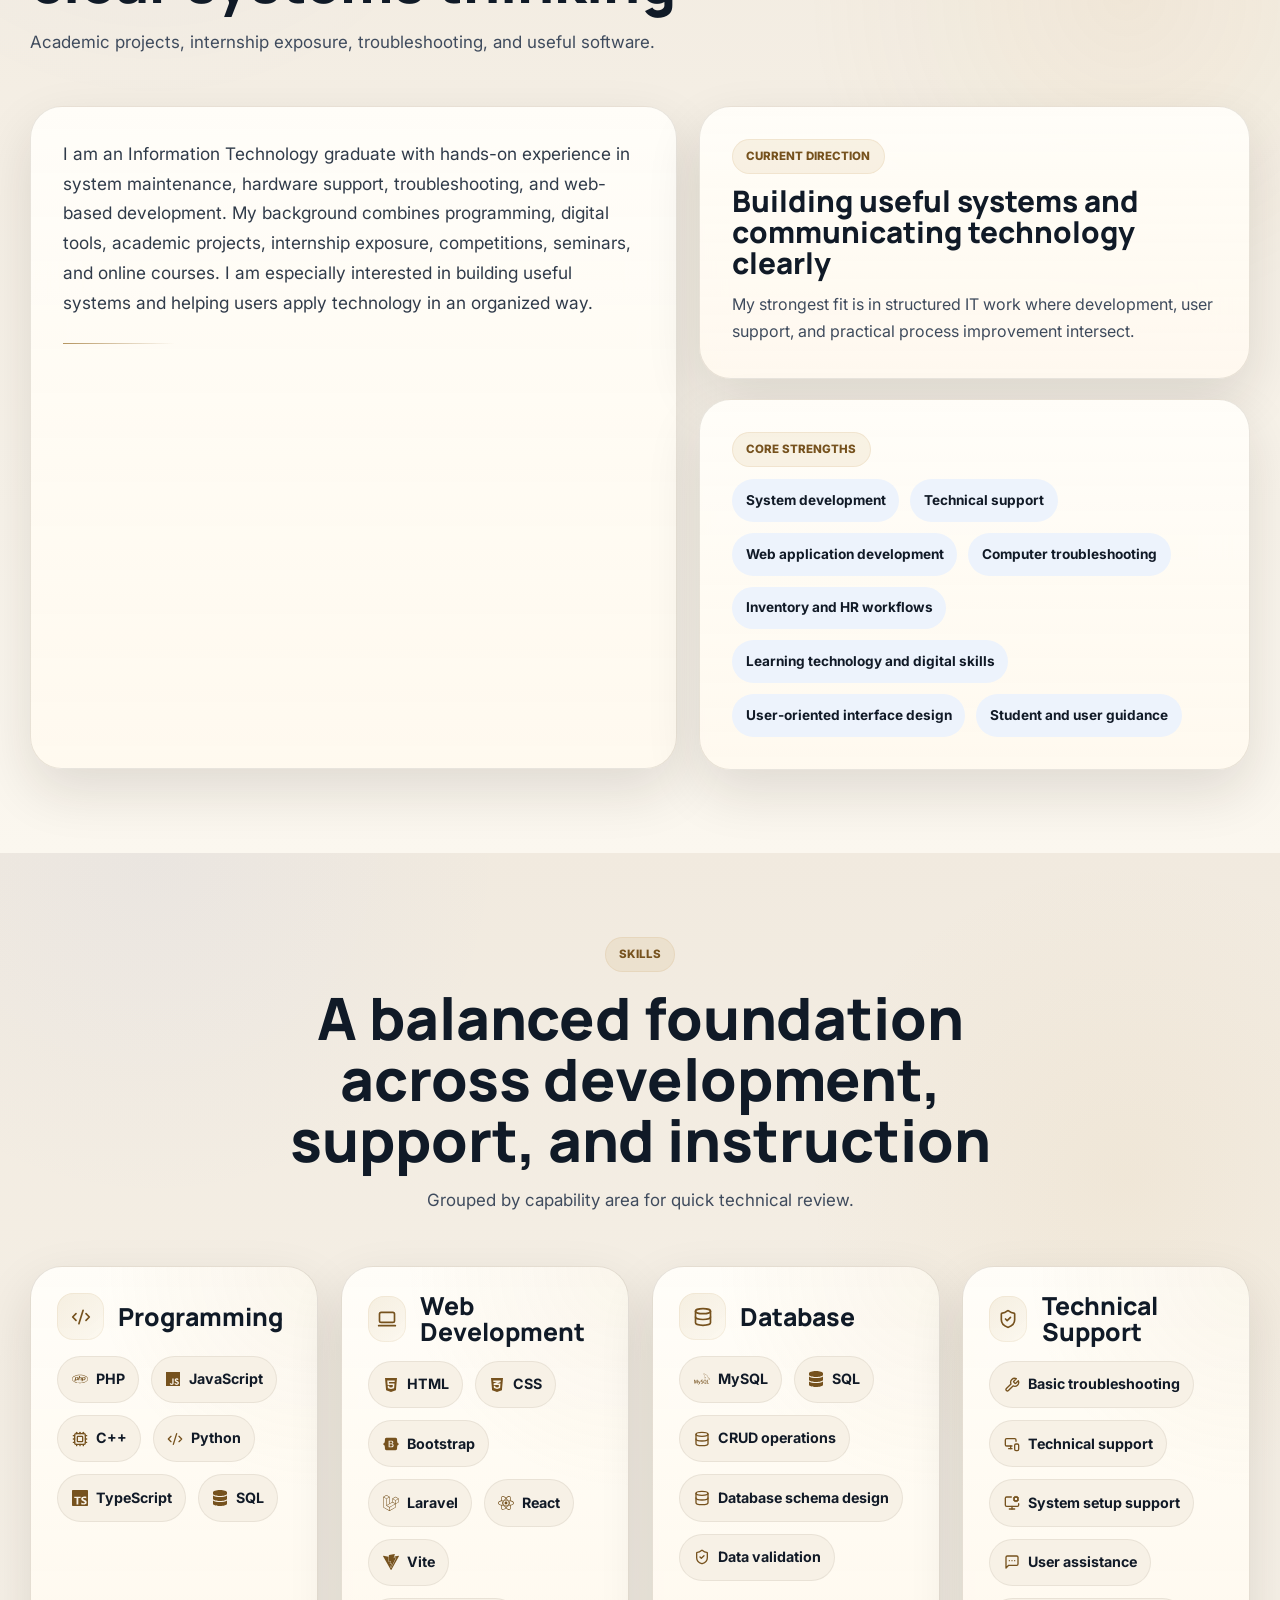
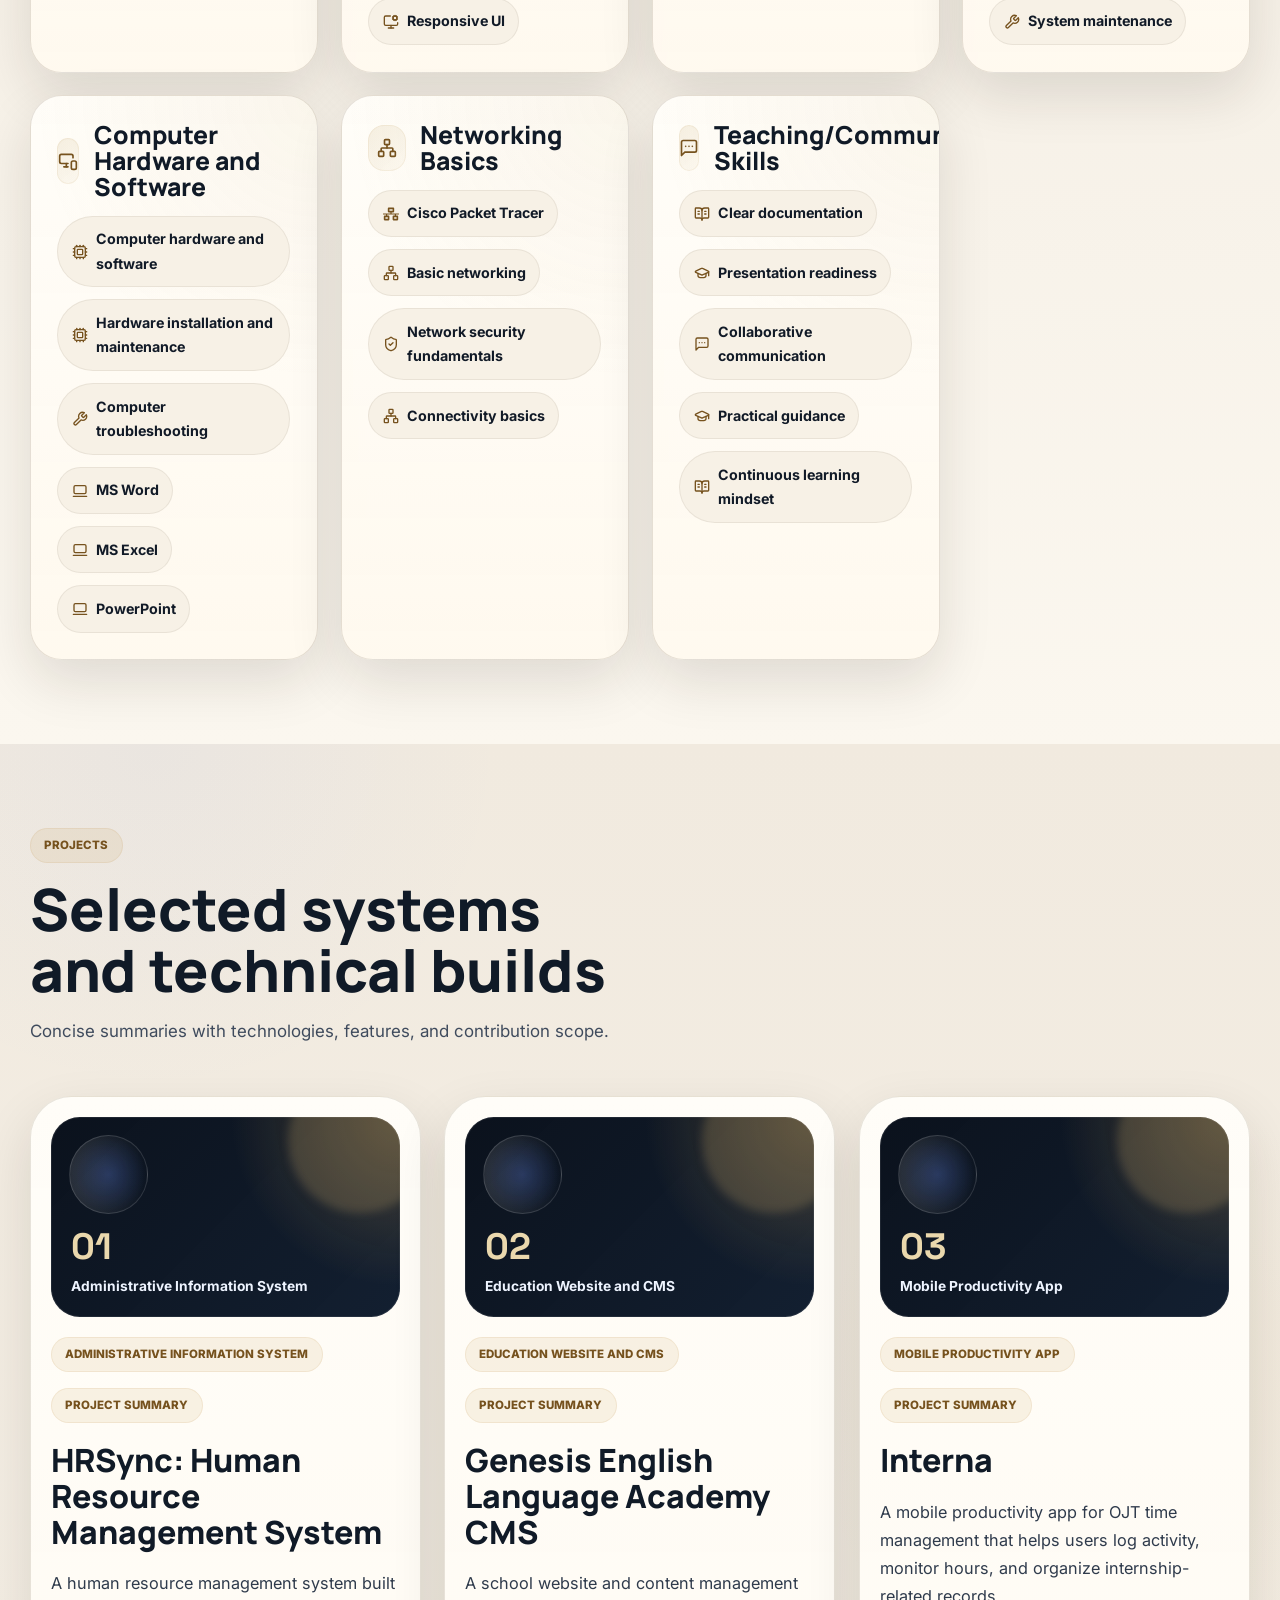
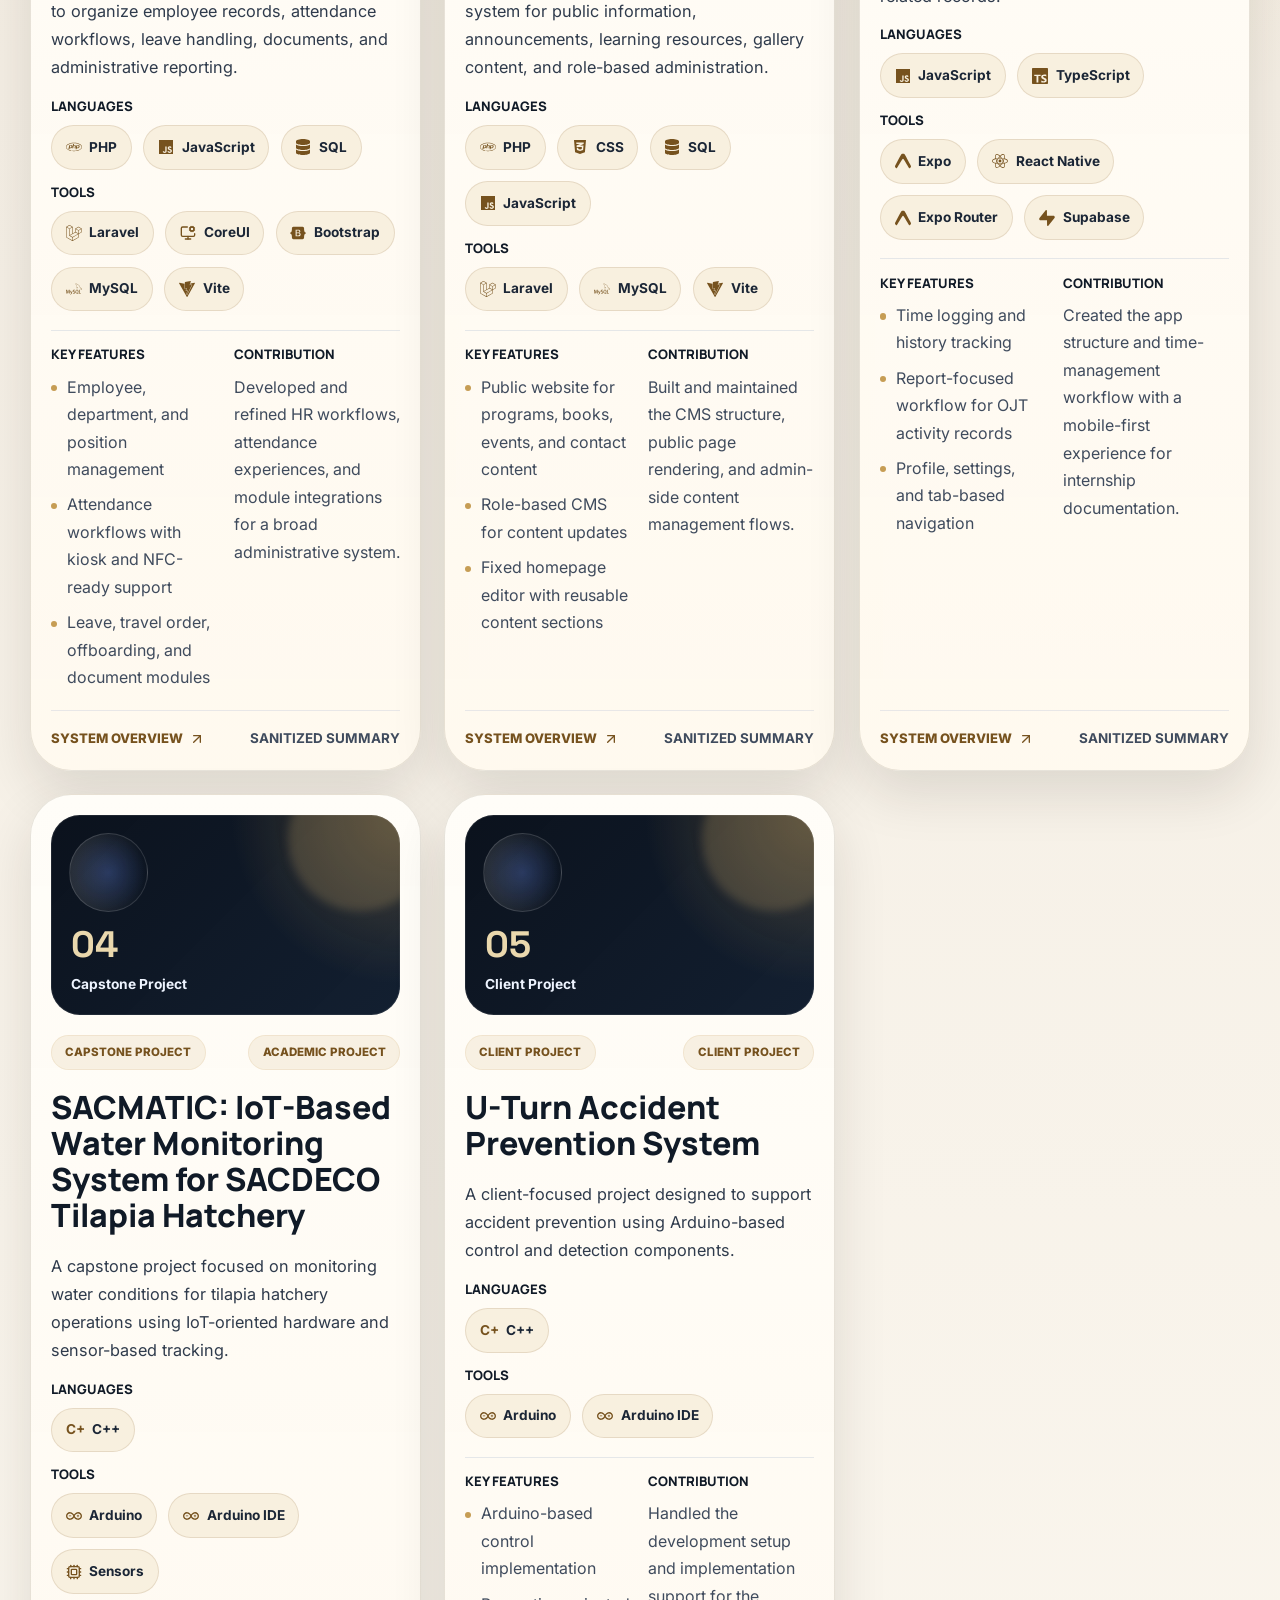
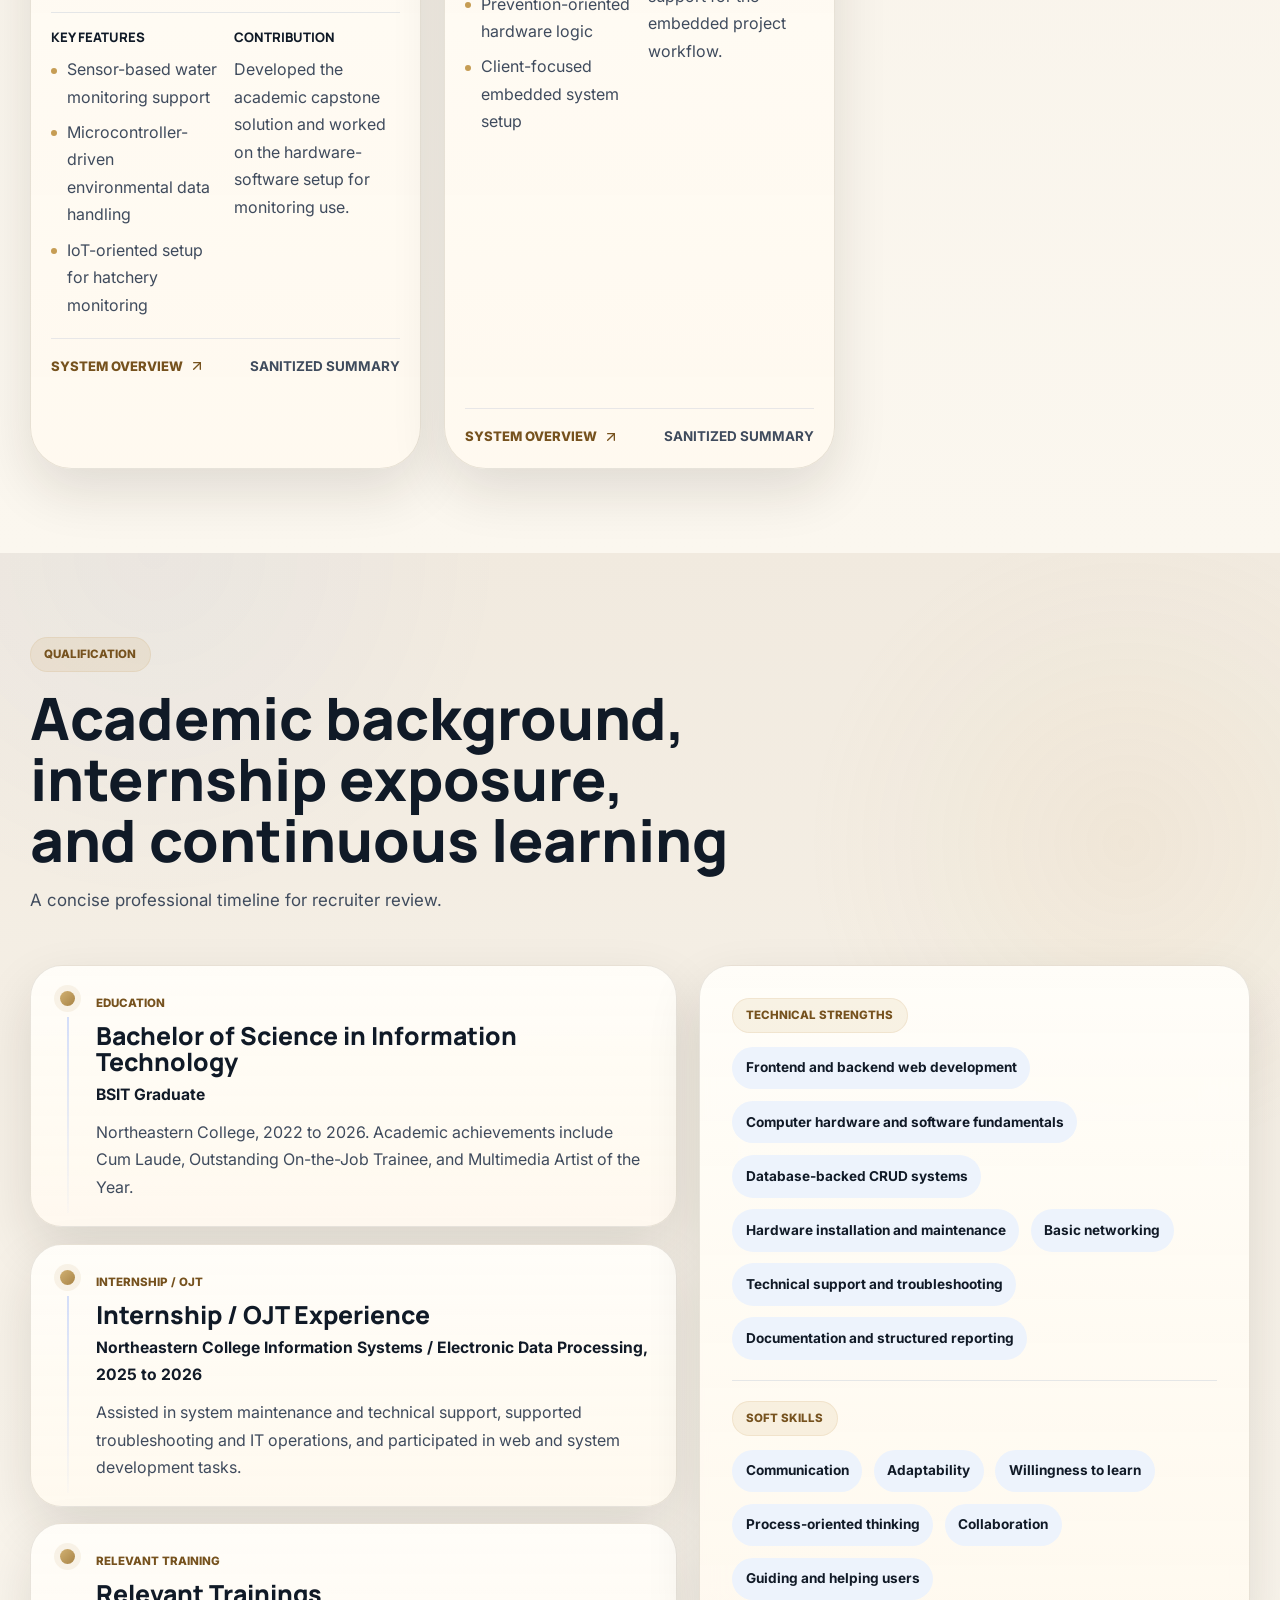
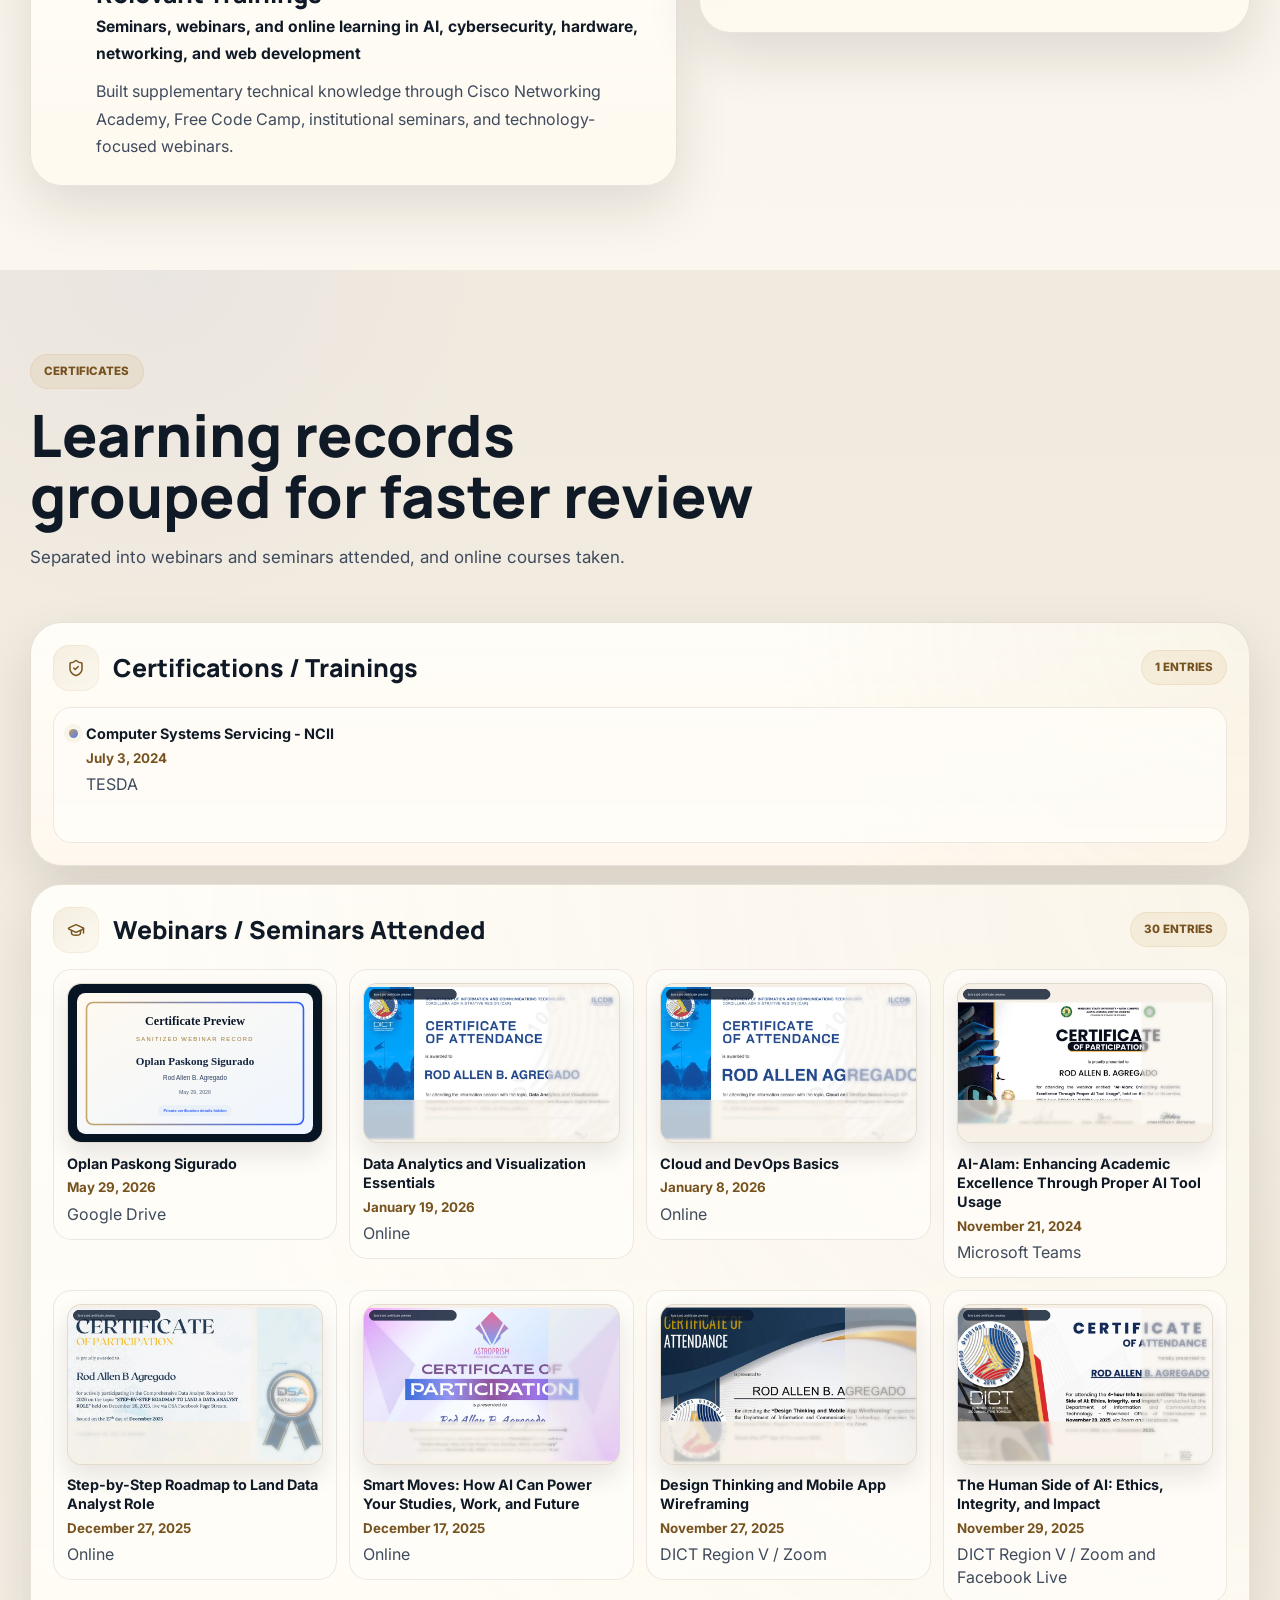
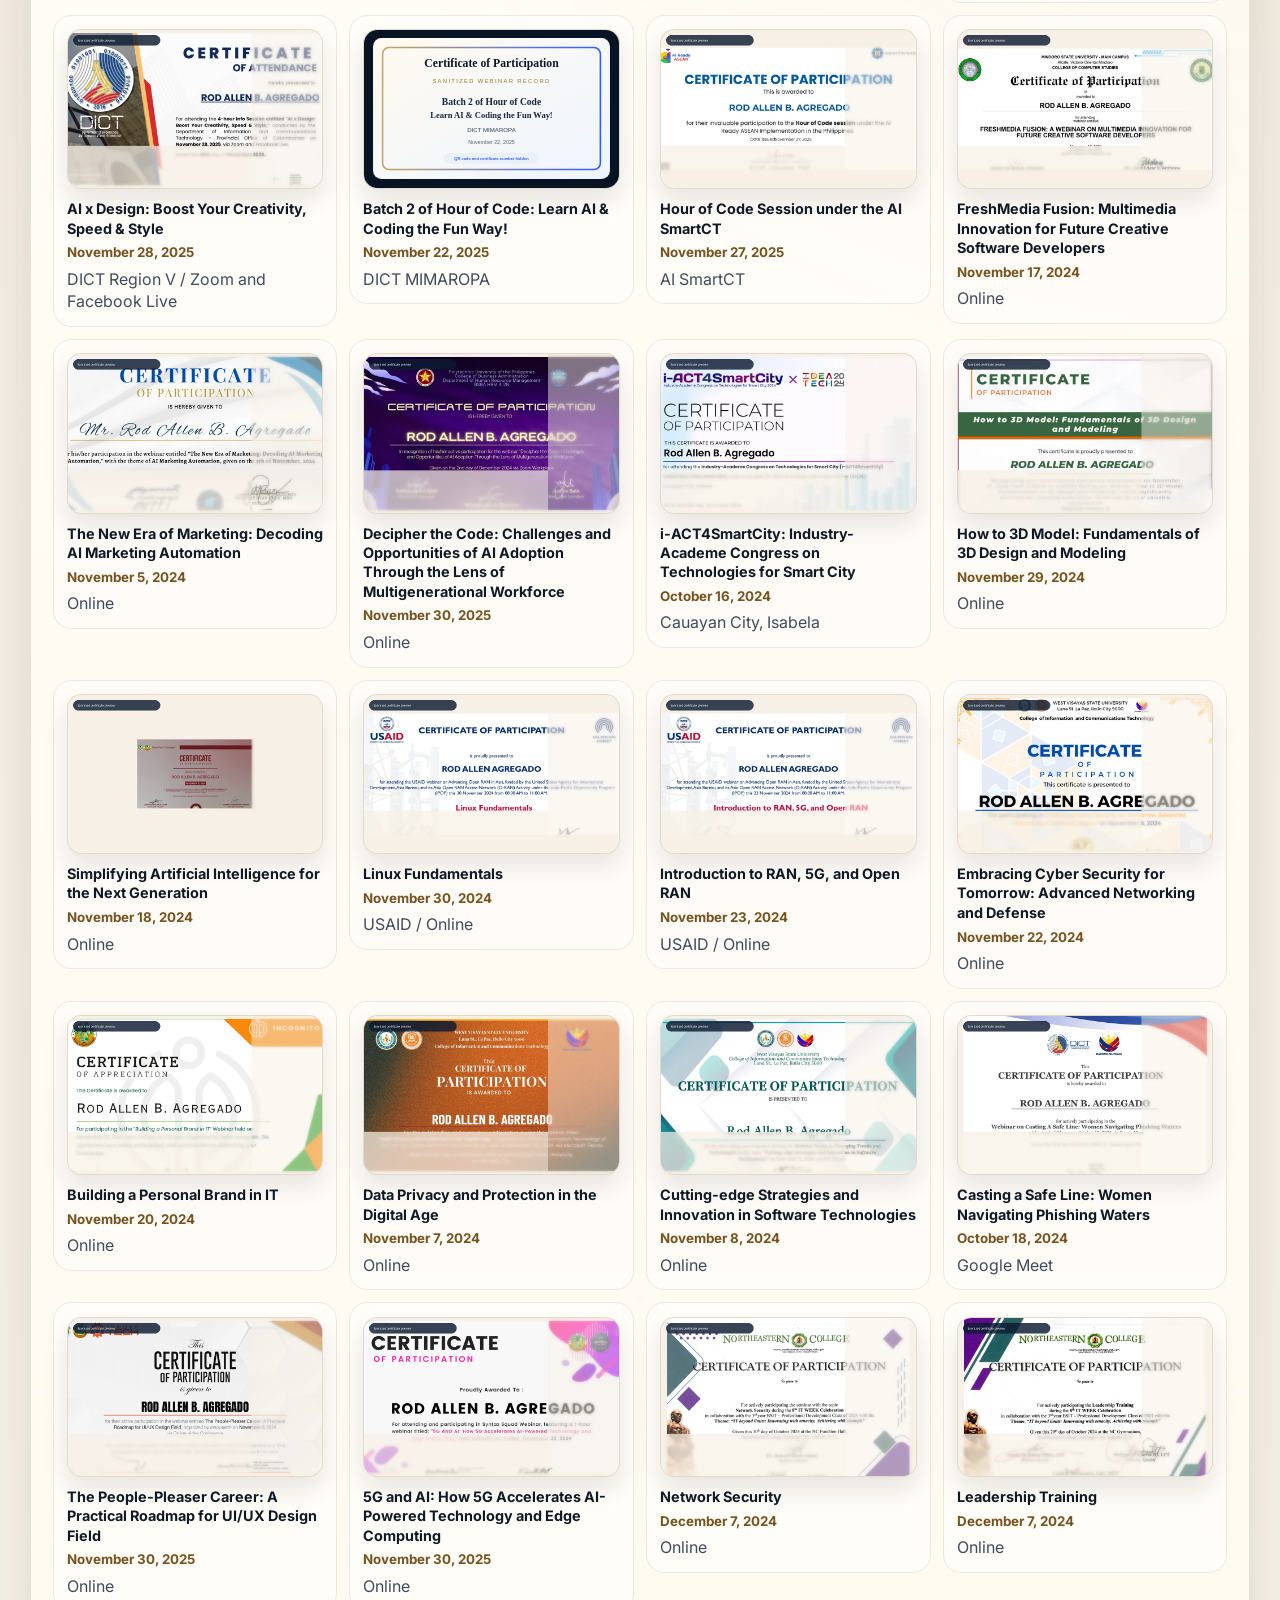
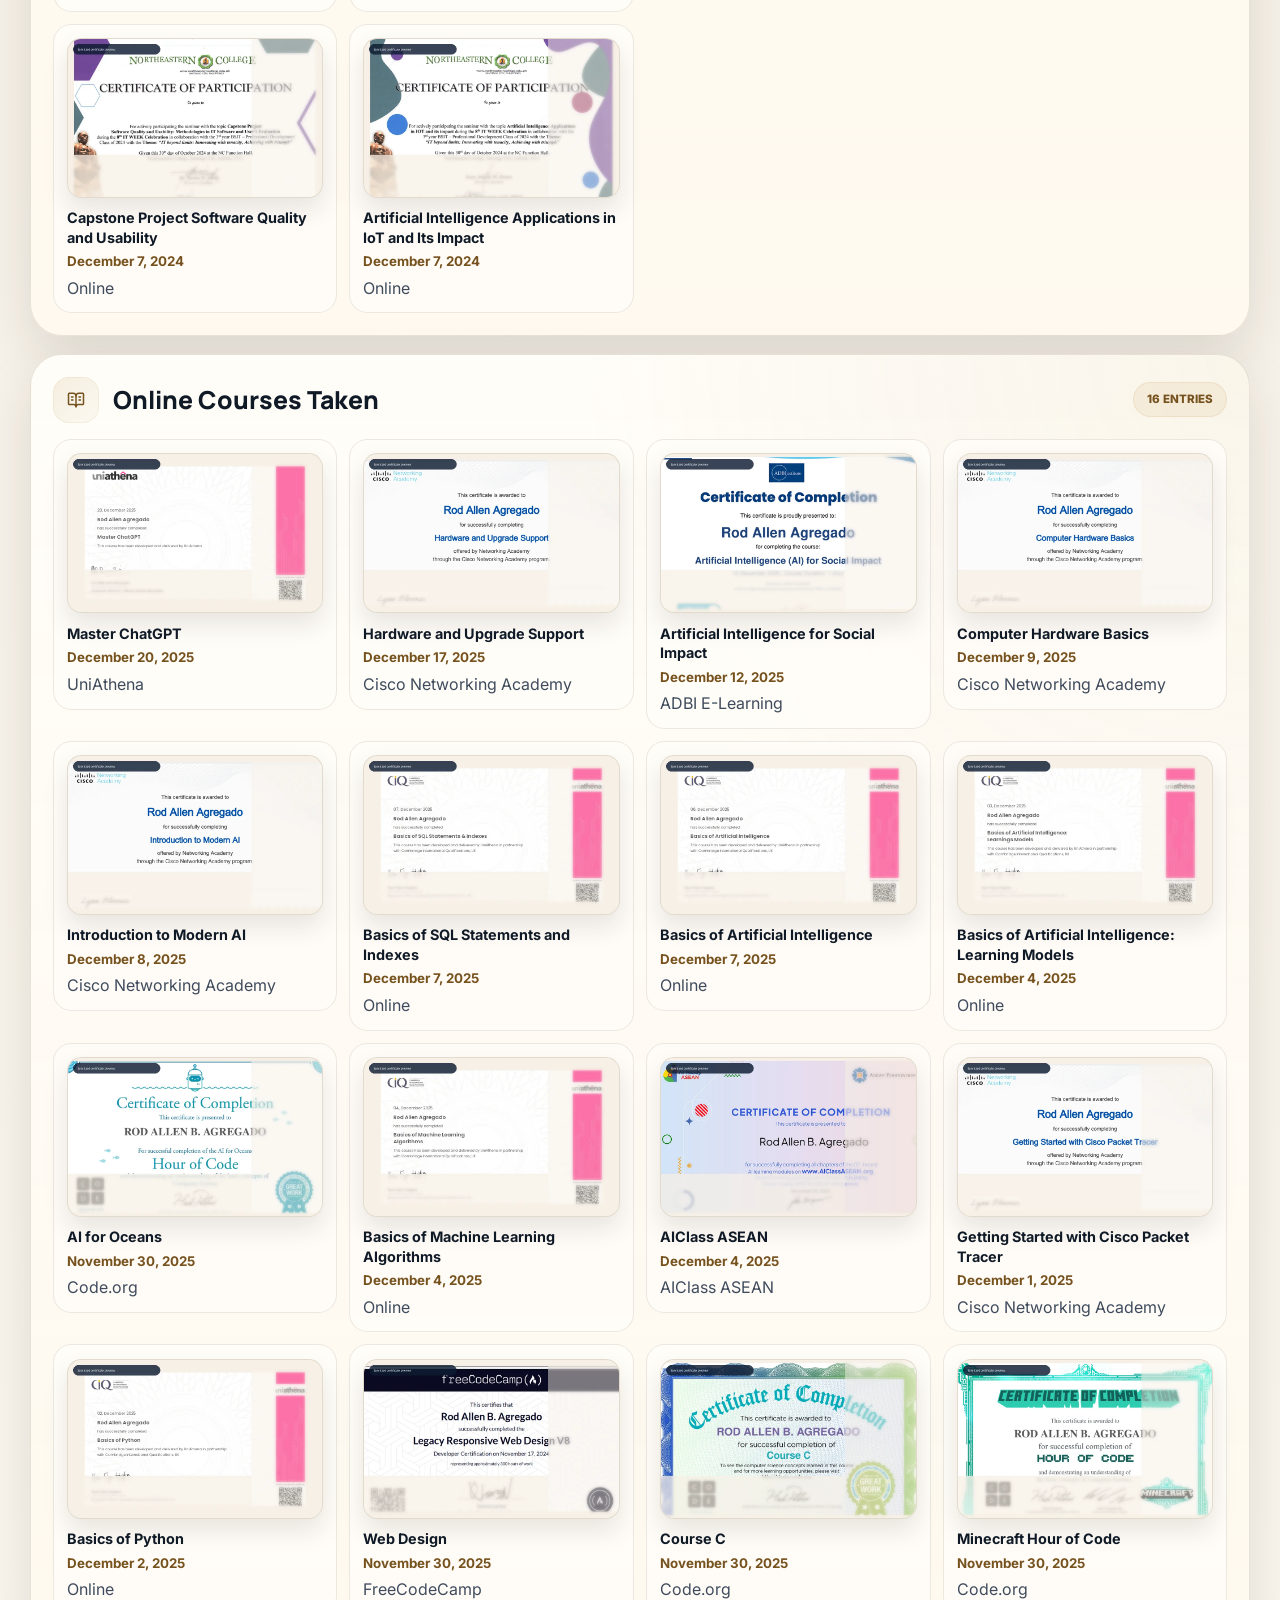
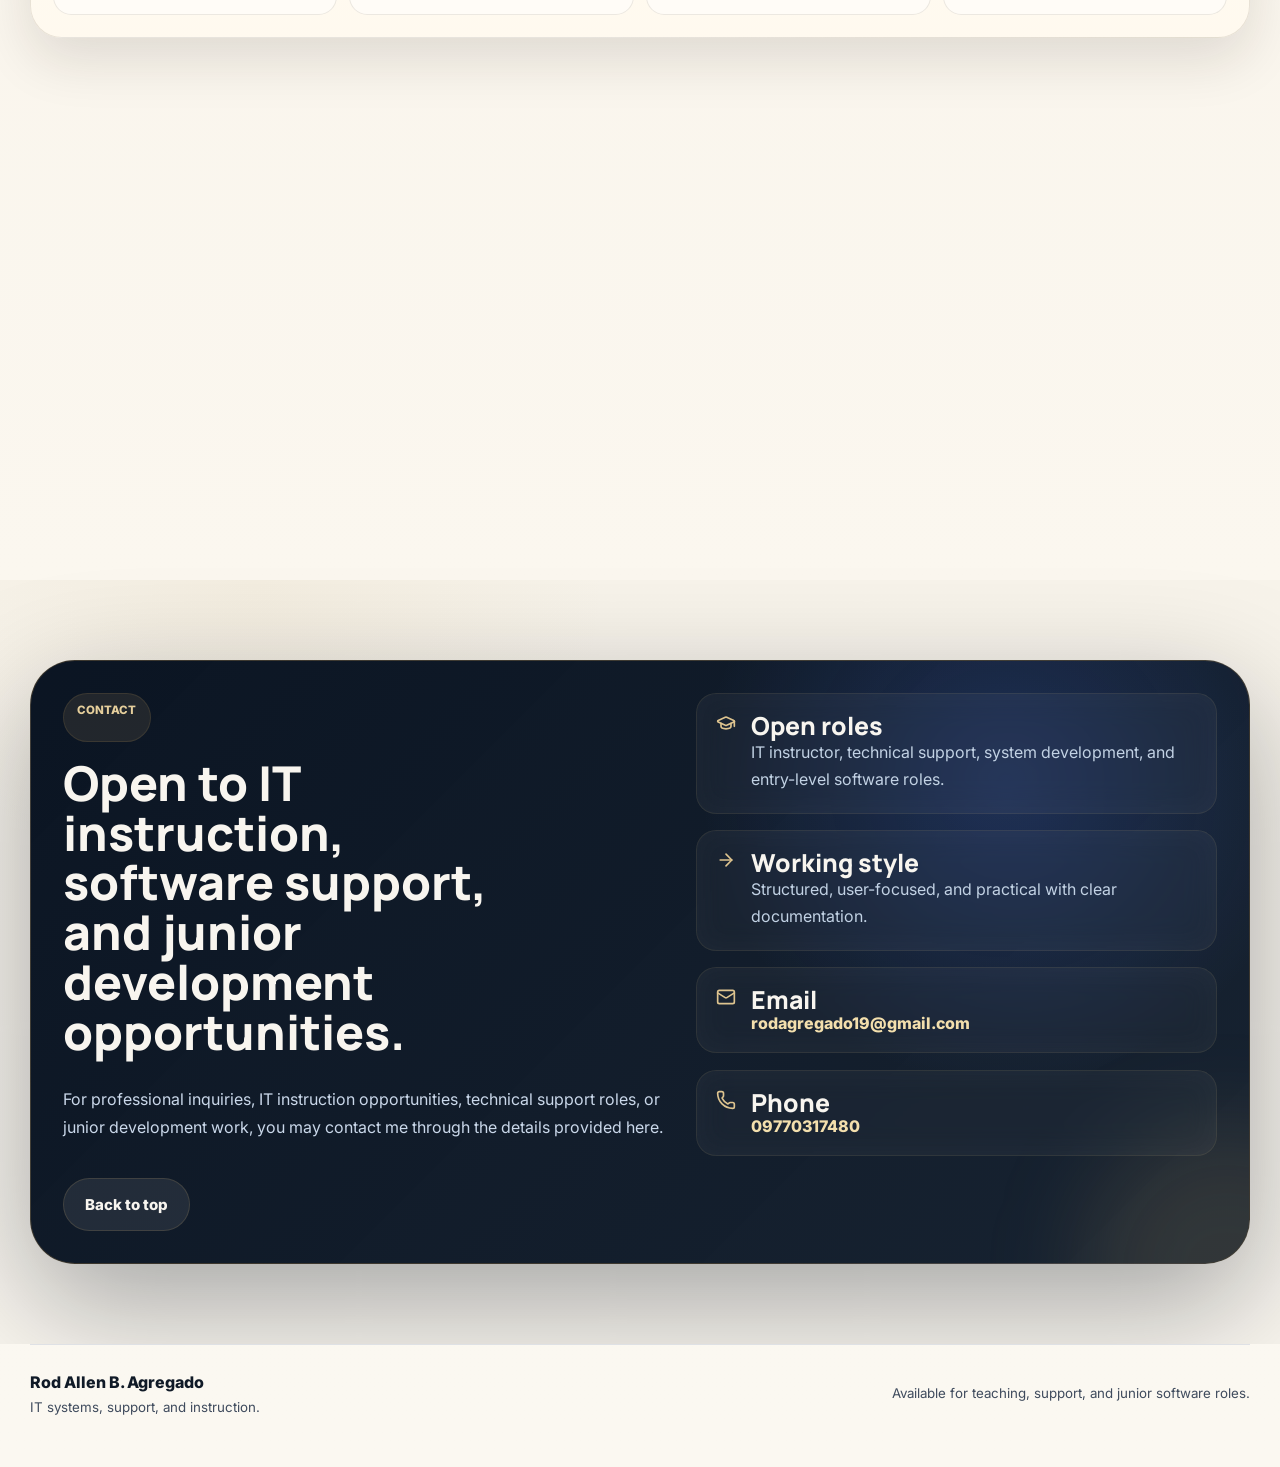
==== commit a8a04c7b: "Deploy resynced webinar certificates" ====
--- a/Portfolio/index.html
+++ b/Portfolio/index.html
@@ -21,7 +21,7 @@
         if (!isLocalHost) {
           const stylesheet = document.createElement("link");
           stylesheet.rel = "stylesheet";
-          stylesheet.href = "/Portfolio/assets/app-tbX9c1tD.css?v=20260529-cert-credential-text";
+          stylesheet.href = "/Portfolio/assets/app-tbX9c1tD.css?v=20260529-webinar-rescan";
           document.head.appendChild(stylesheet);
         }
       })();
@@ -33,7 +33,7 @@
       if (isLocalHost) {
         loadModule("/src/app-entry.jsx");
       } else {
-        loadModule("/Portfolio/assets/app-BSAudauK.js?v=20260529-cert-credential-text");
+        loadModule("/Portfolio/assets/app-BMVVgslw.js?v=20260529-webinar-rescan");
       }
     </script>
   </body>
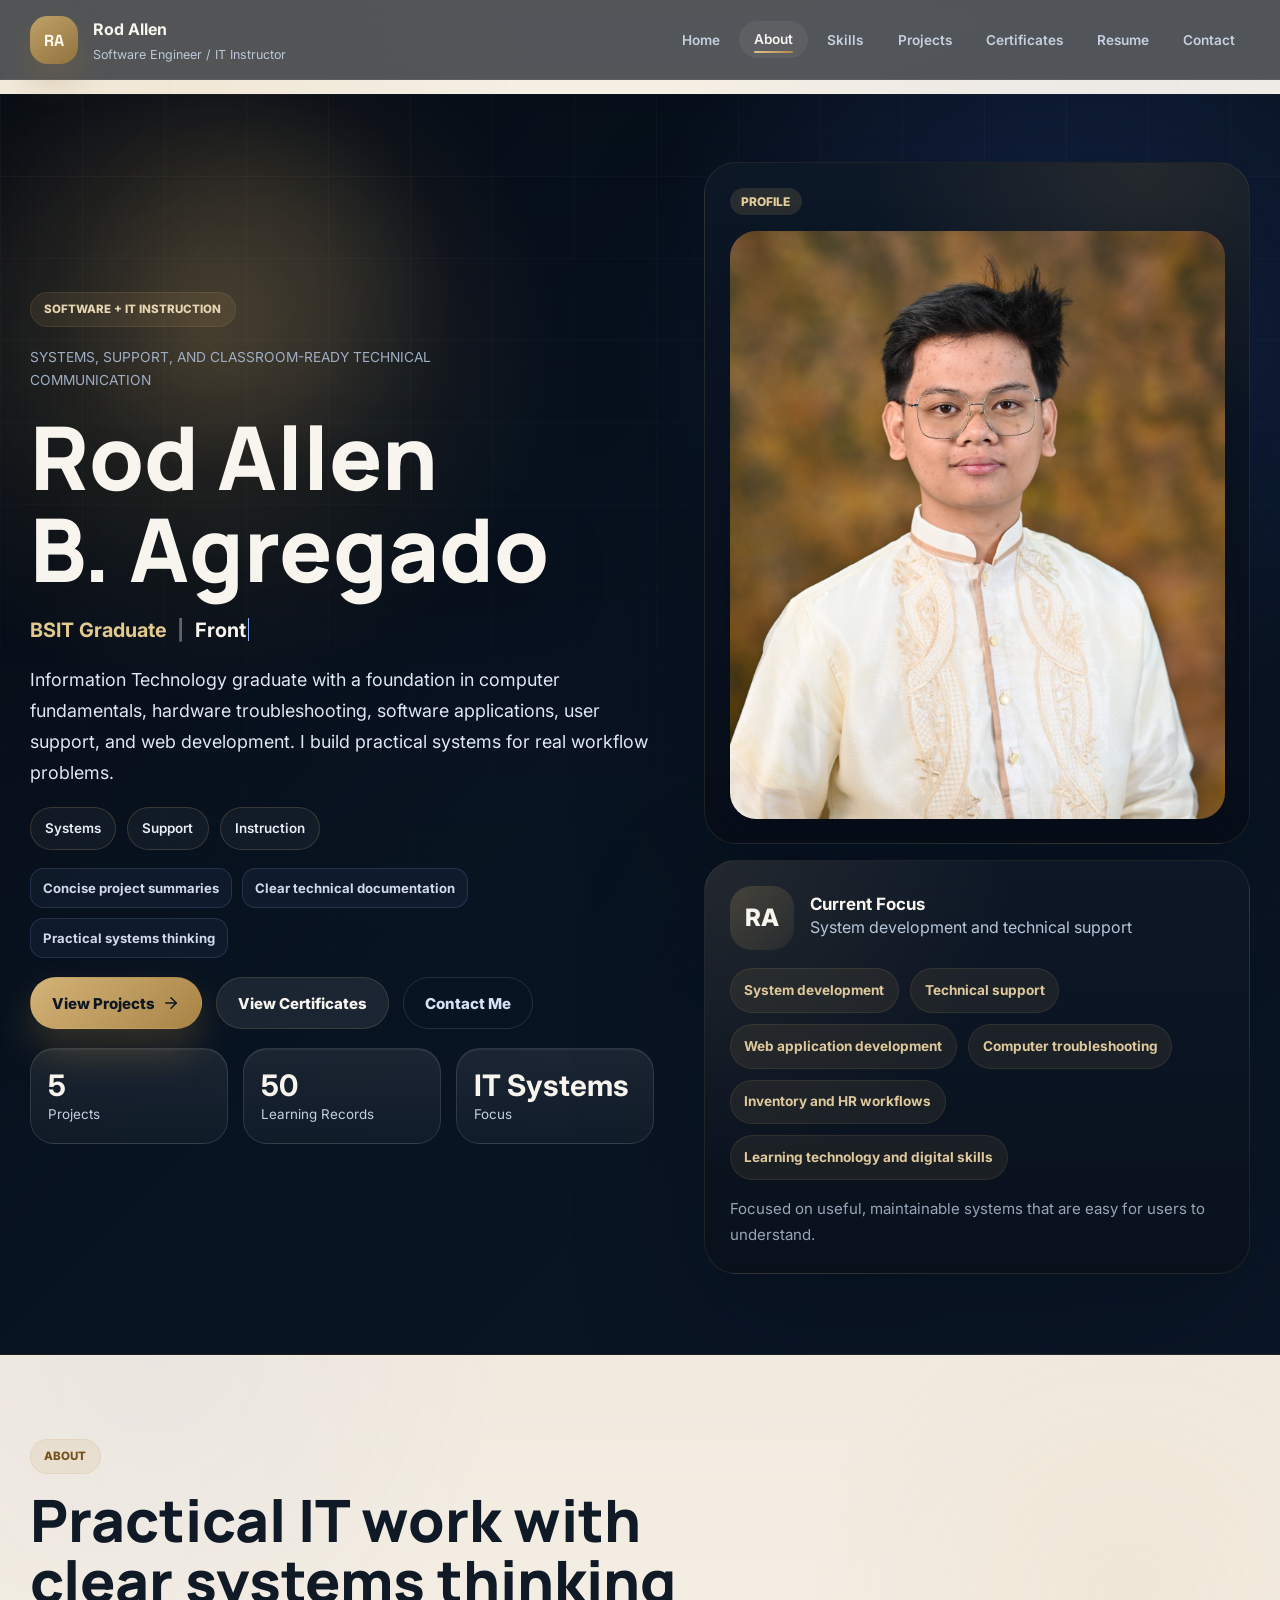
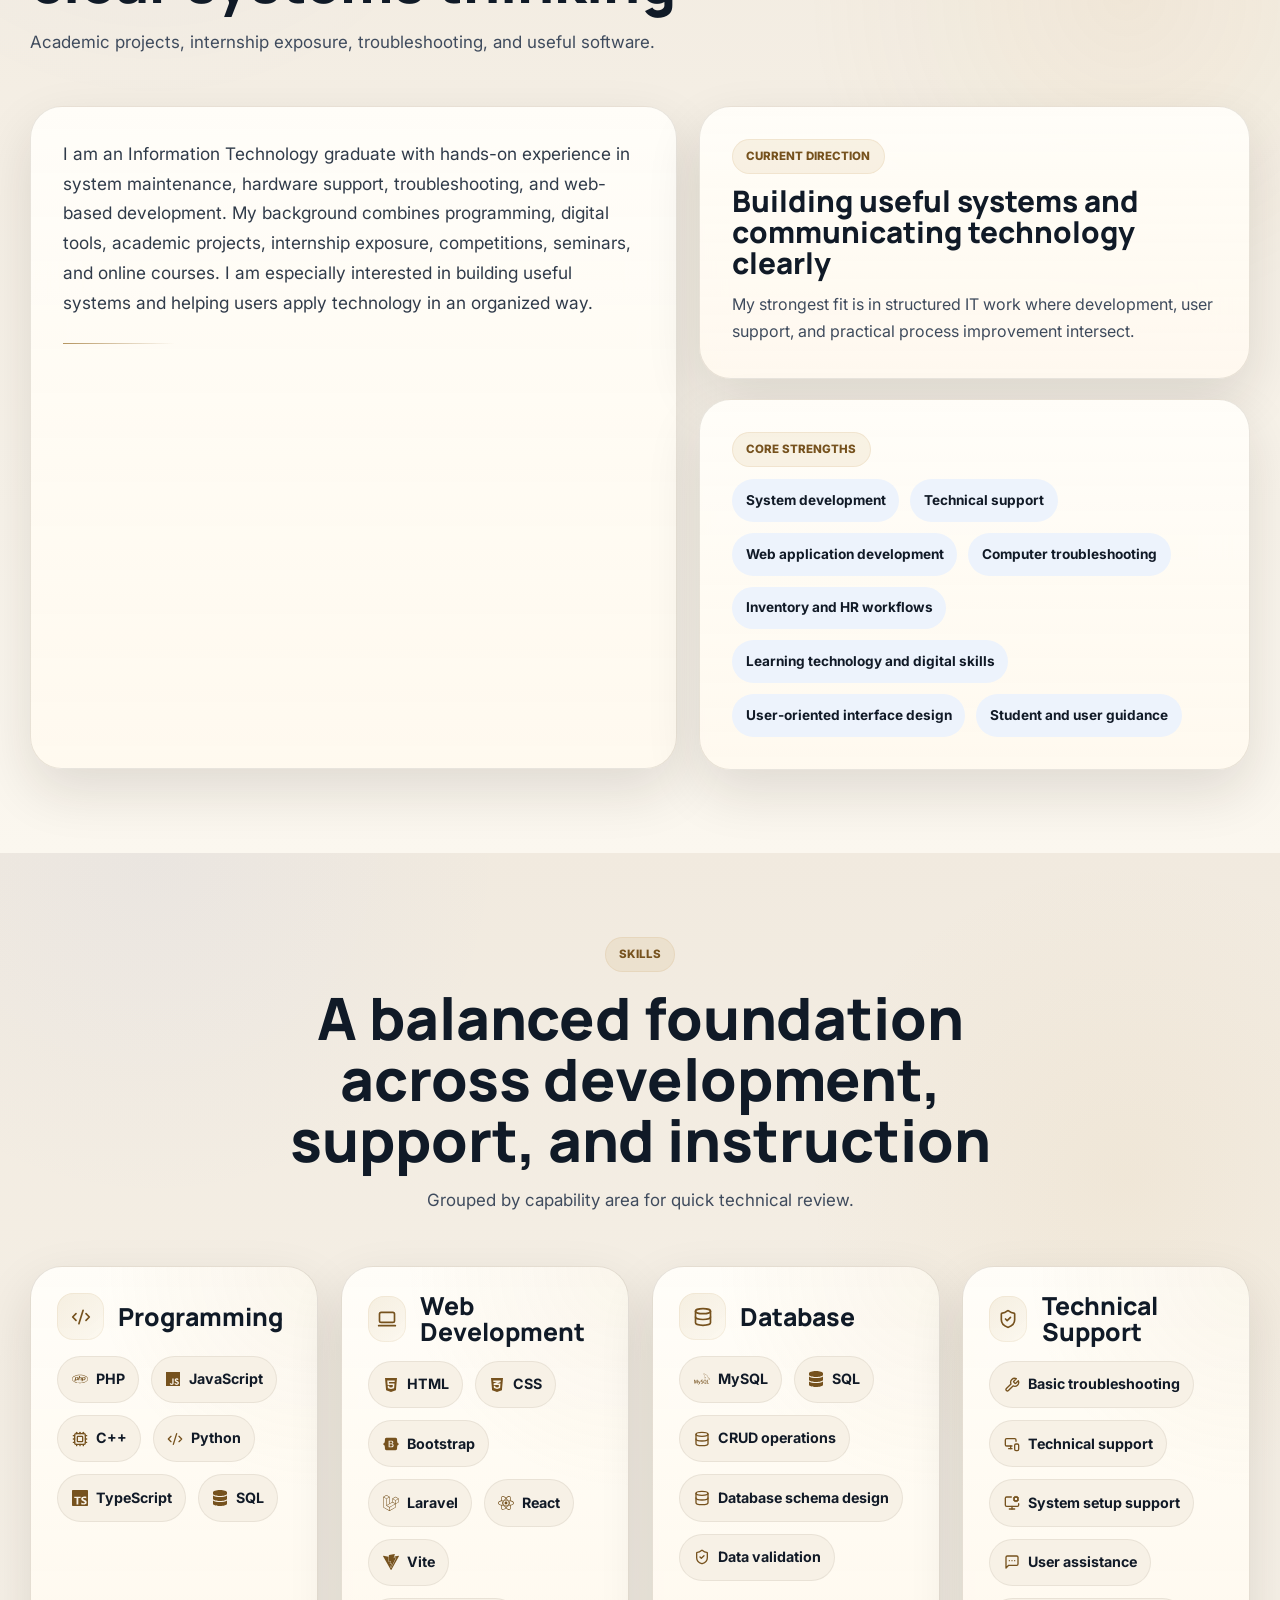
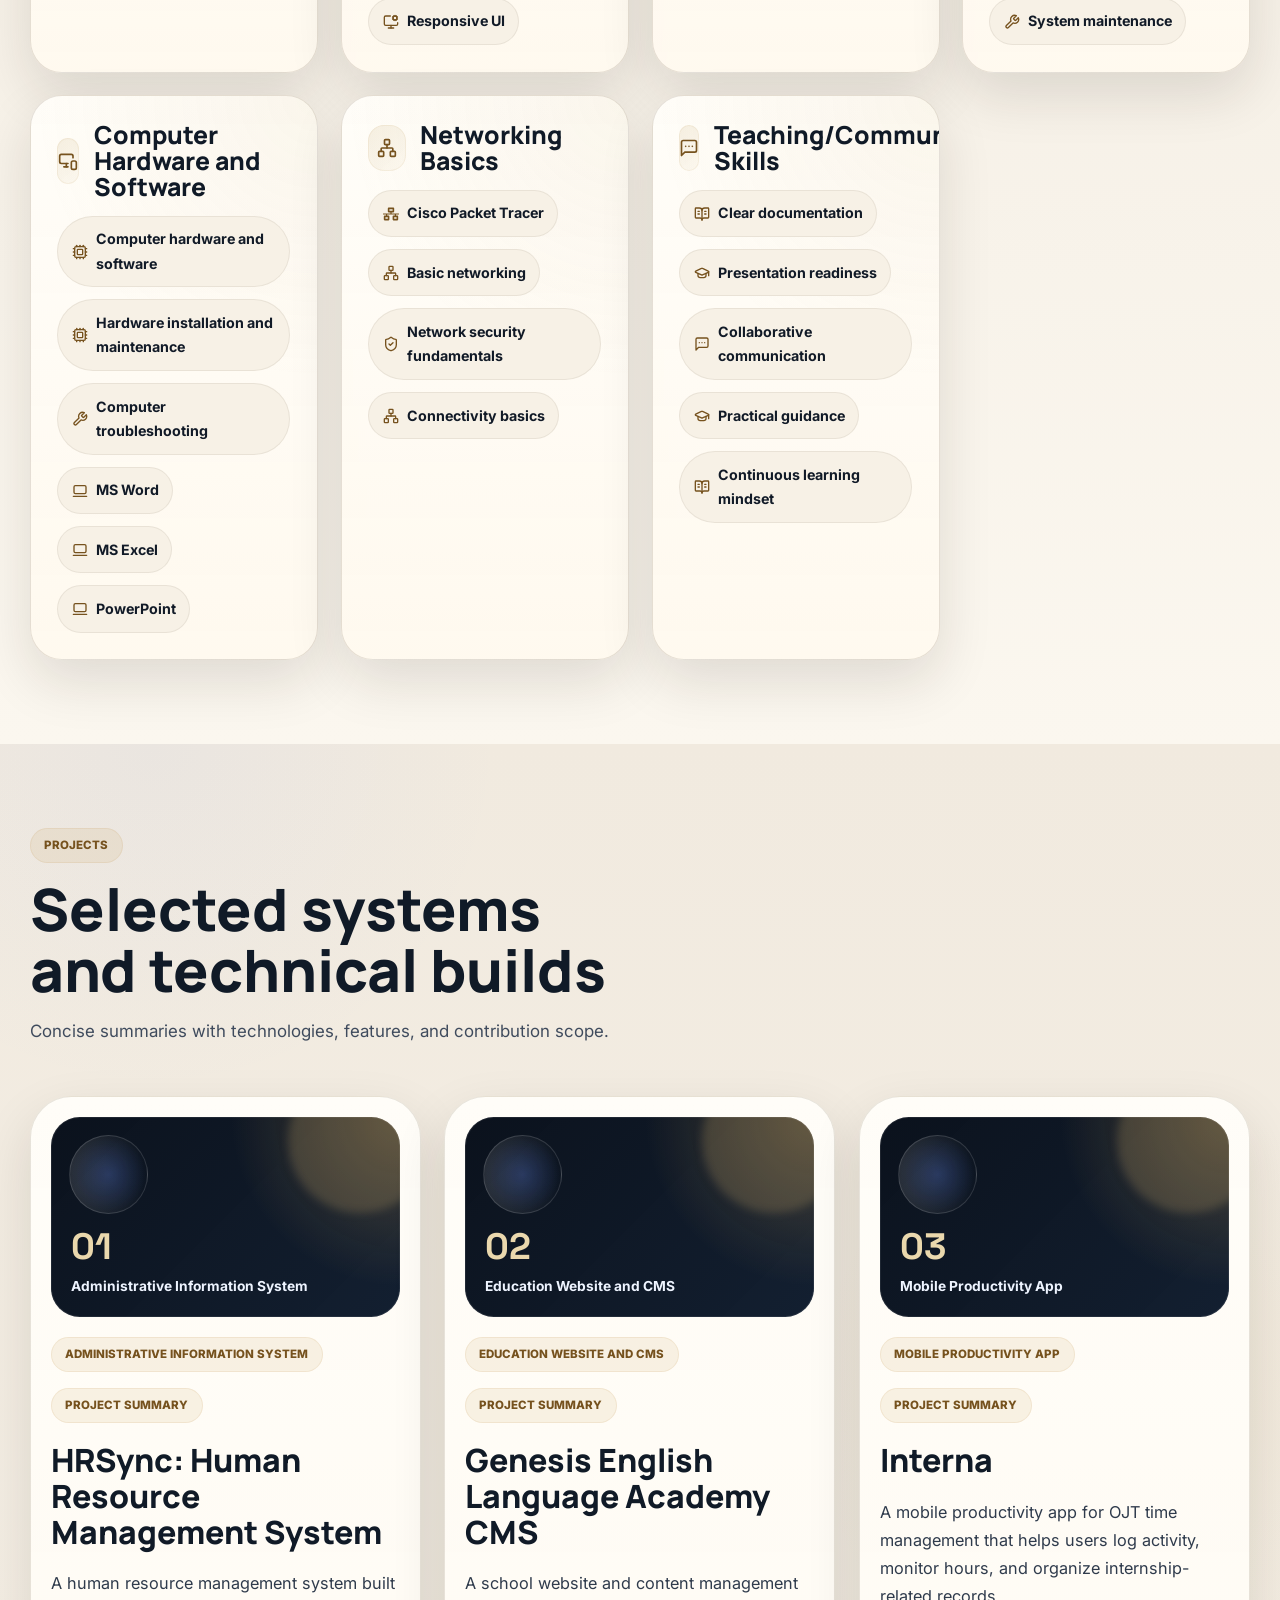
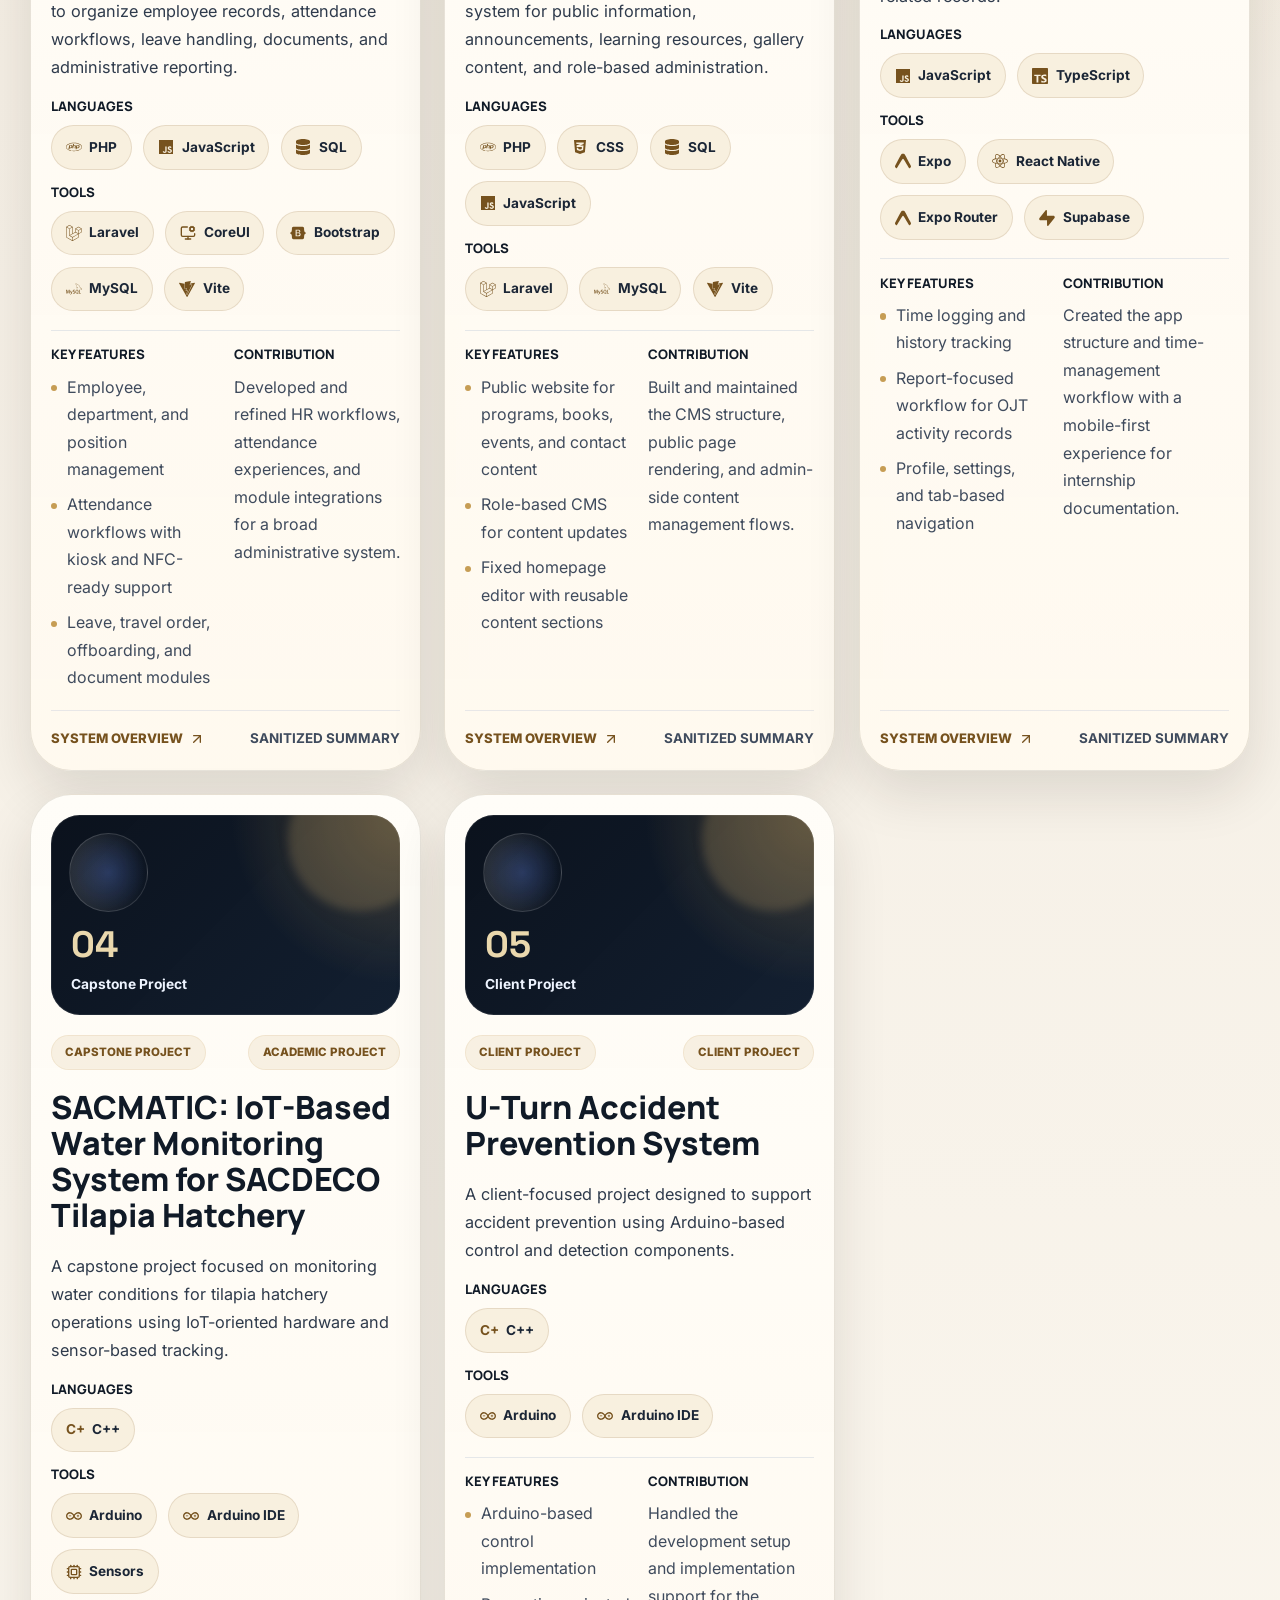
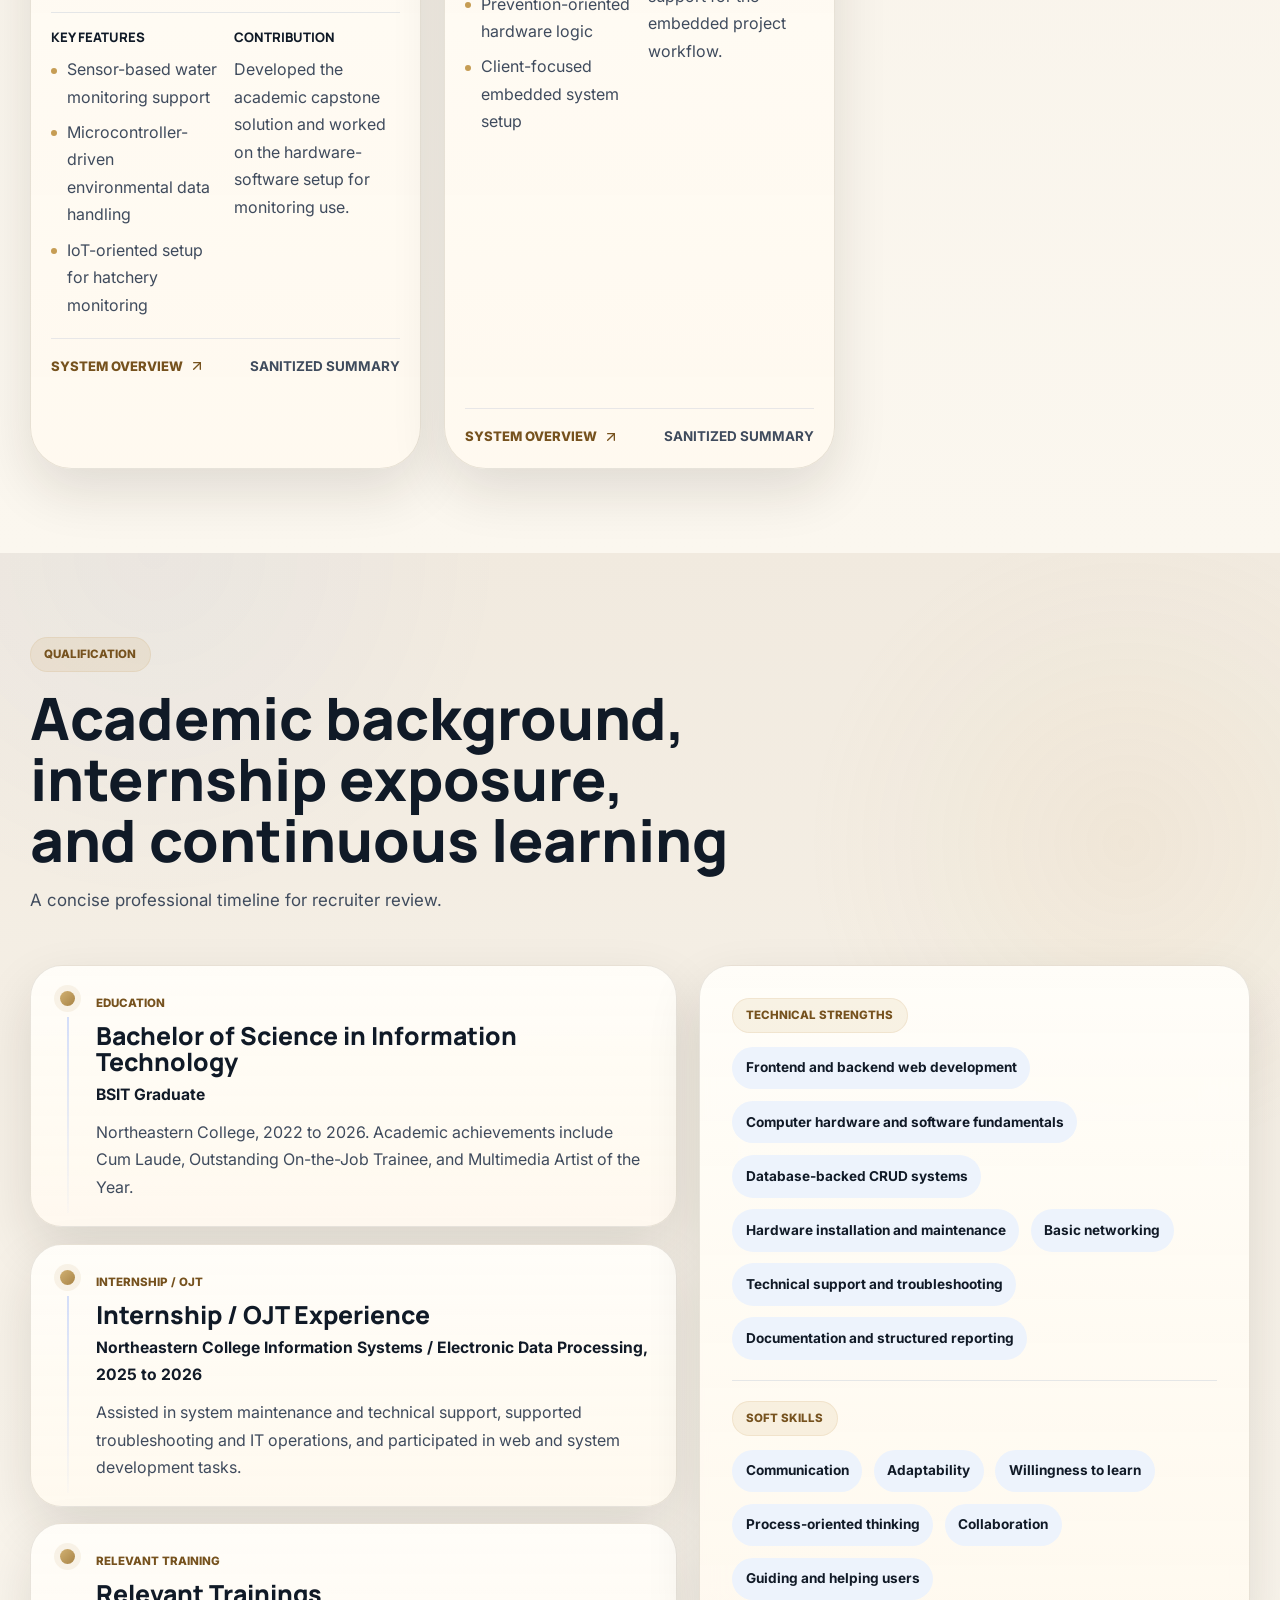
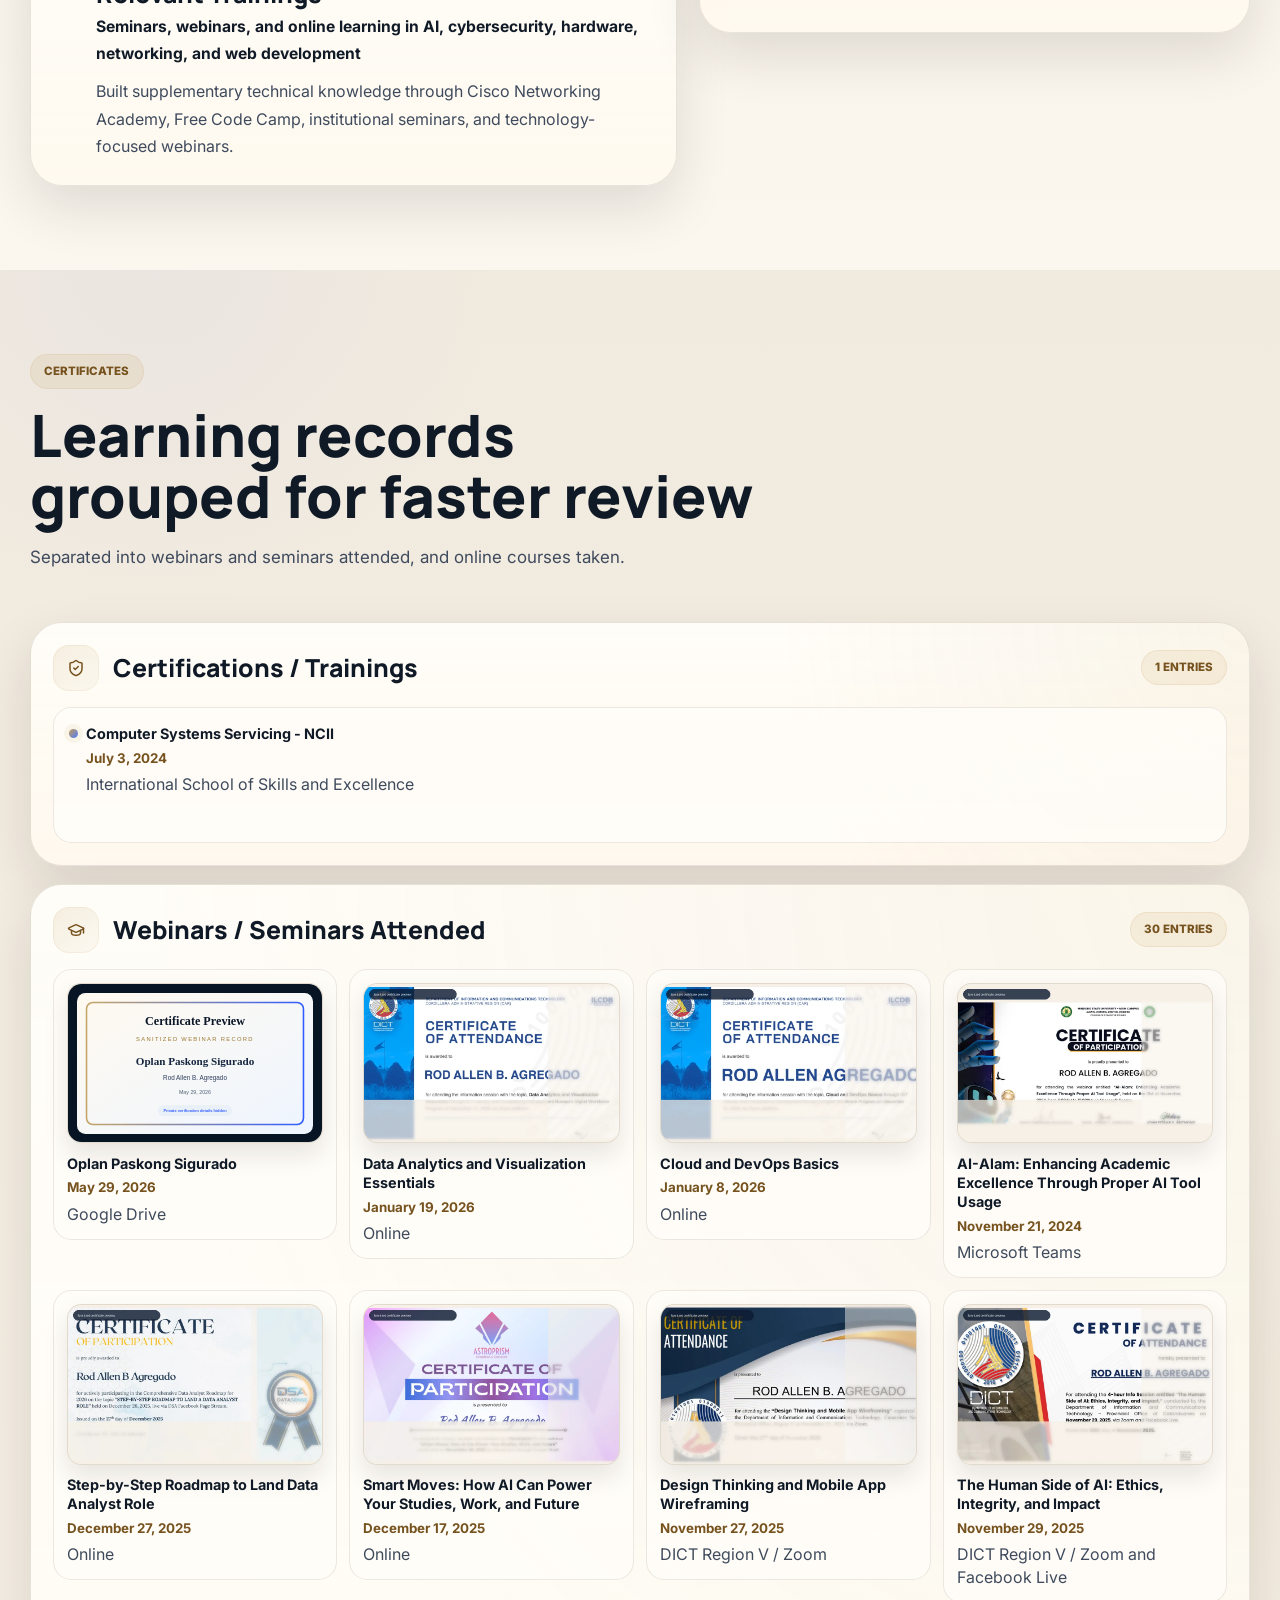
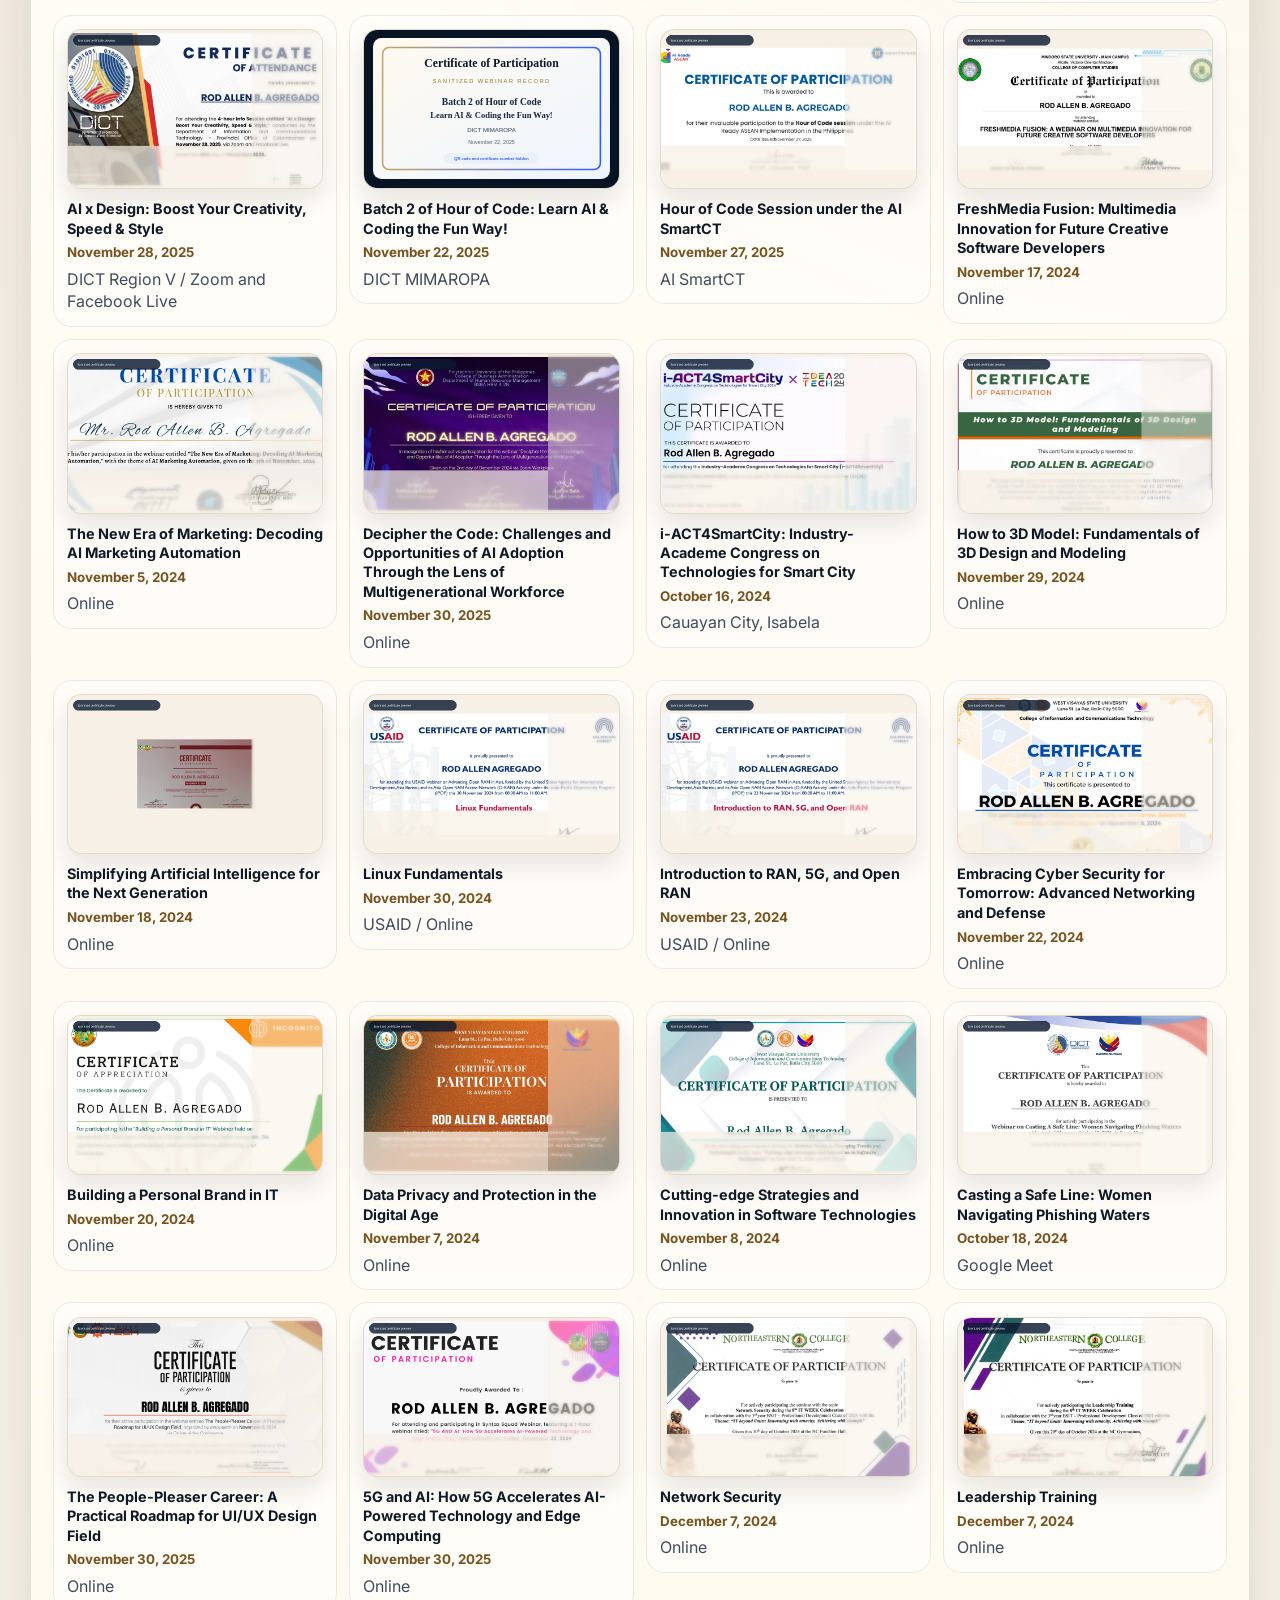
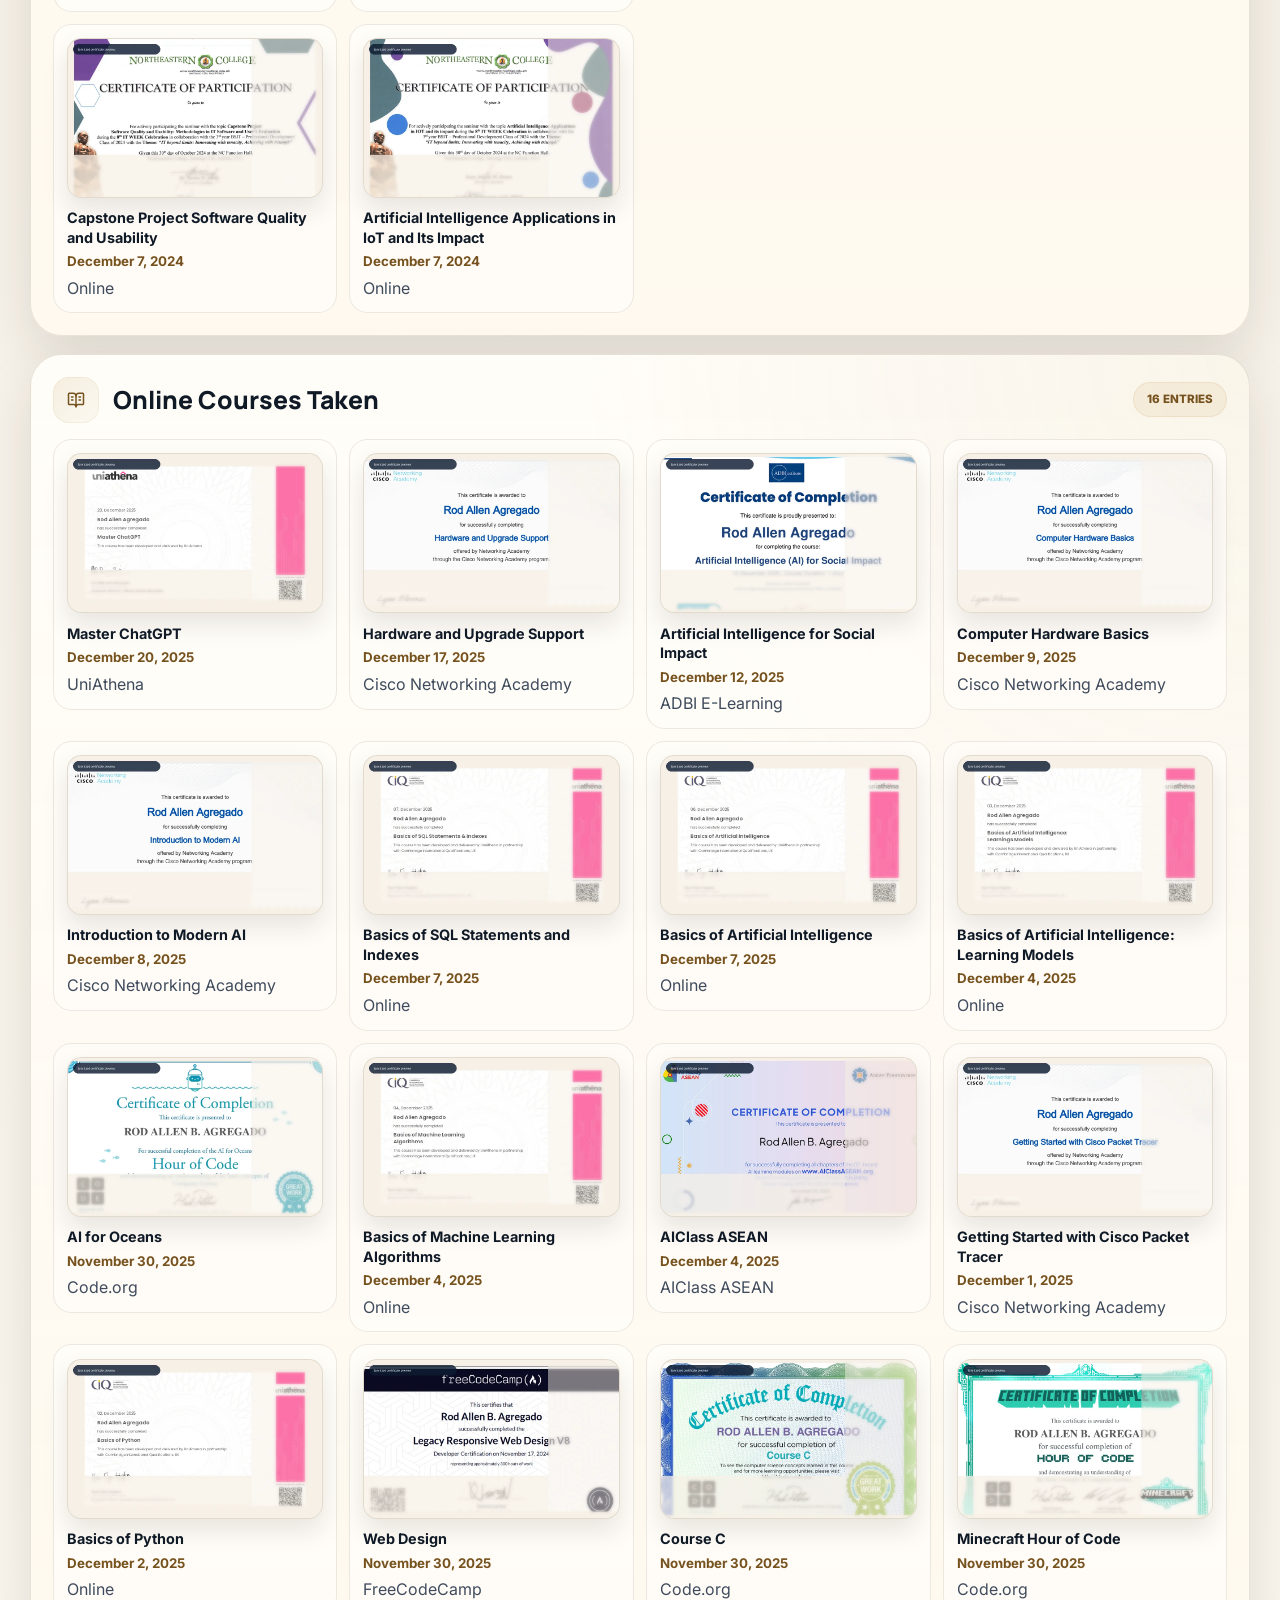
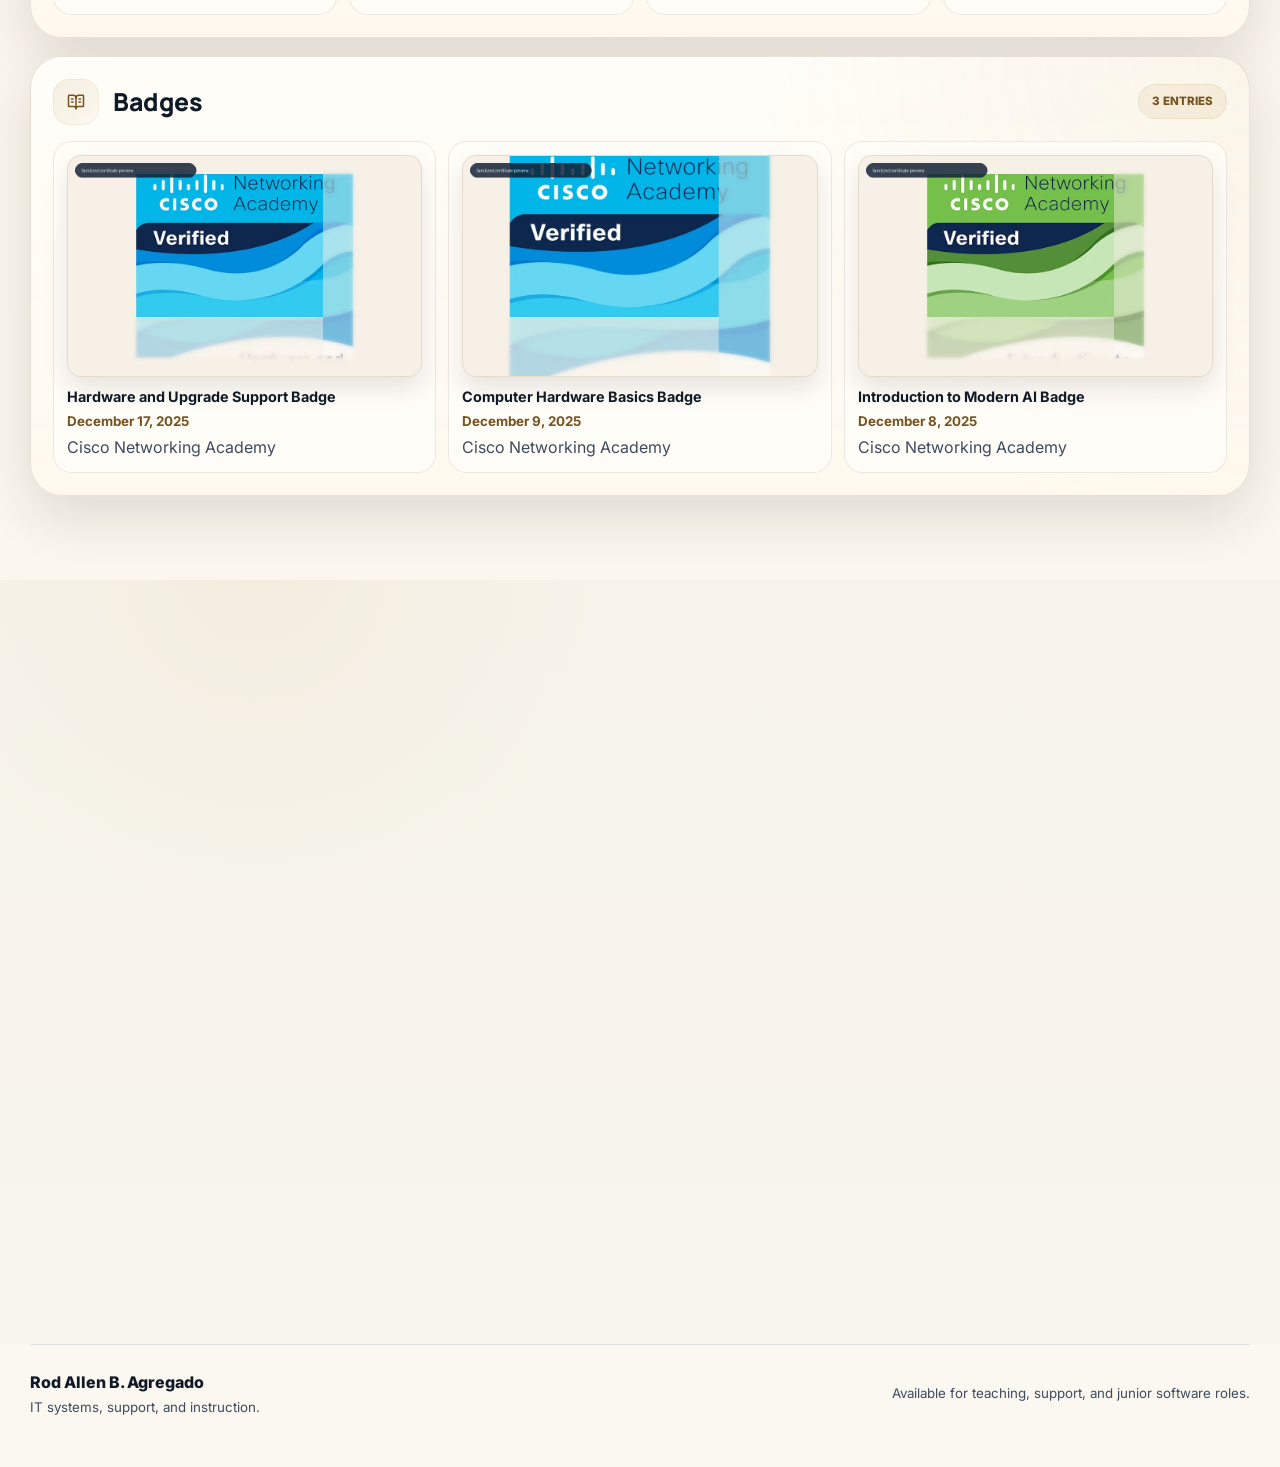
==== commit e52e709f: "Deploy certification school name" ====
--- a/Portfolio/index.html
+++ b/Portfolio/index.html
@@ -21,7 +21,7 @@
         if (!isLocalHost) {
           const stylesheet = document.createElement("link");
           stylesheet.rel = "stylesheet";
-          stylesheet.href = "/Portfolio/assets/app-tbX9c1tD.css?v=20260529-webinar-rescan";
+          stylesheet.href = "/Portfolio/assets/app-tbX9c1tD.css?v=20260529-cert-school";
           document.head.appendChild(stylesheet);
         }
       })();
@@ -33,7 +33,7 @@
       if (isLocalHost) {
         loadModule("/src/app-entry.jsx");
       } else {
-        loadModule("/Portfolio/assets/app-BMVVgslw.js?v=20260529-webinar-rescan");
+        loadModule("/Portfolio/assets/app-CuAPshwv.js?v=20260529-cert-school");
       }
     </script>
   </body>
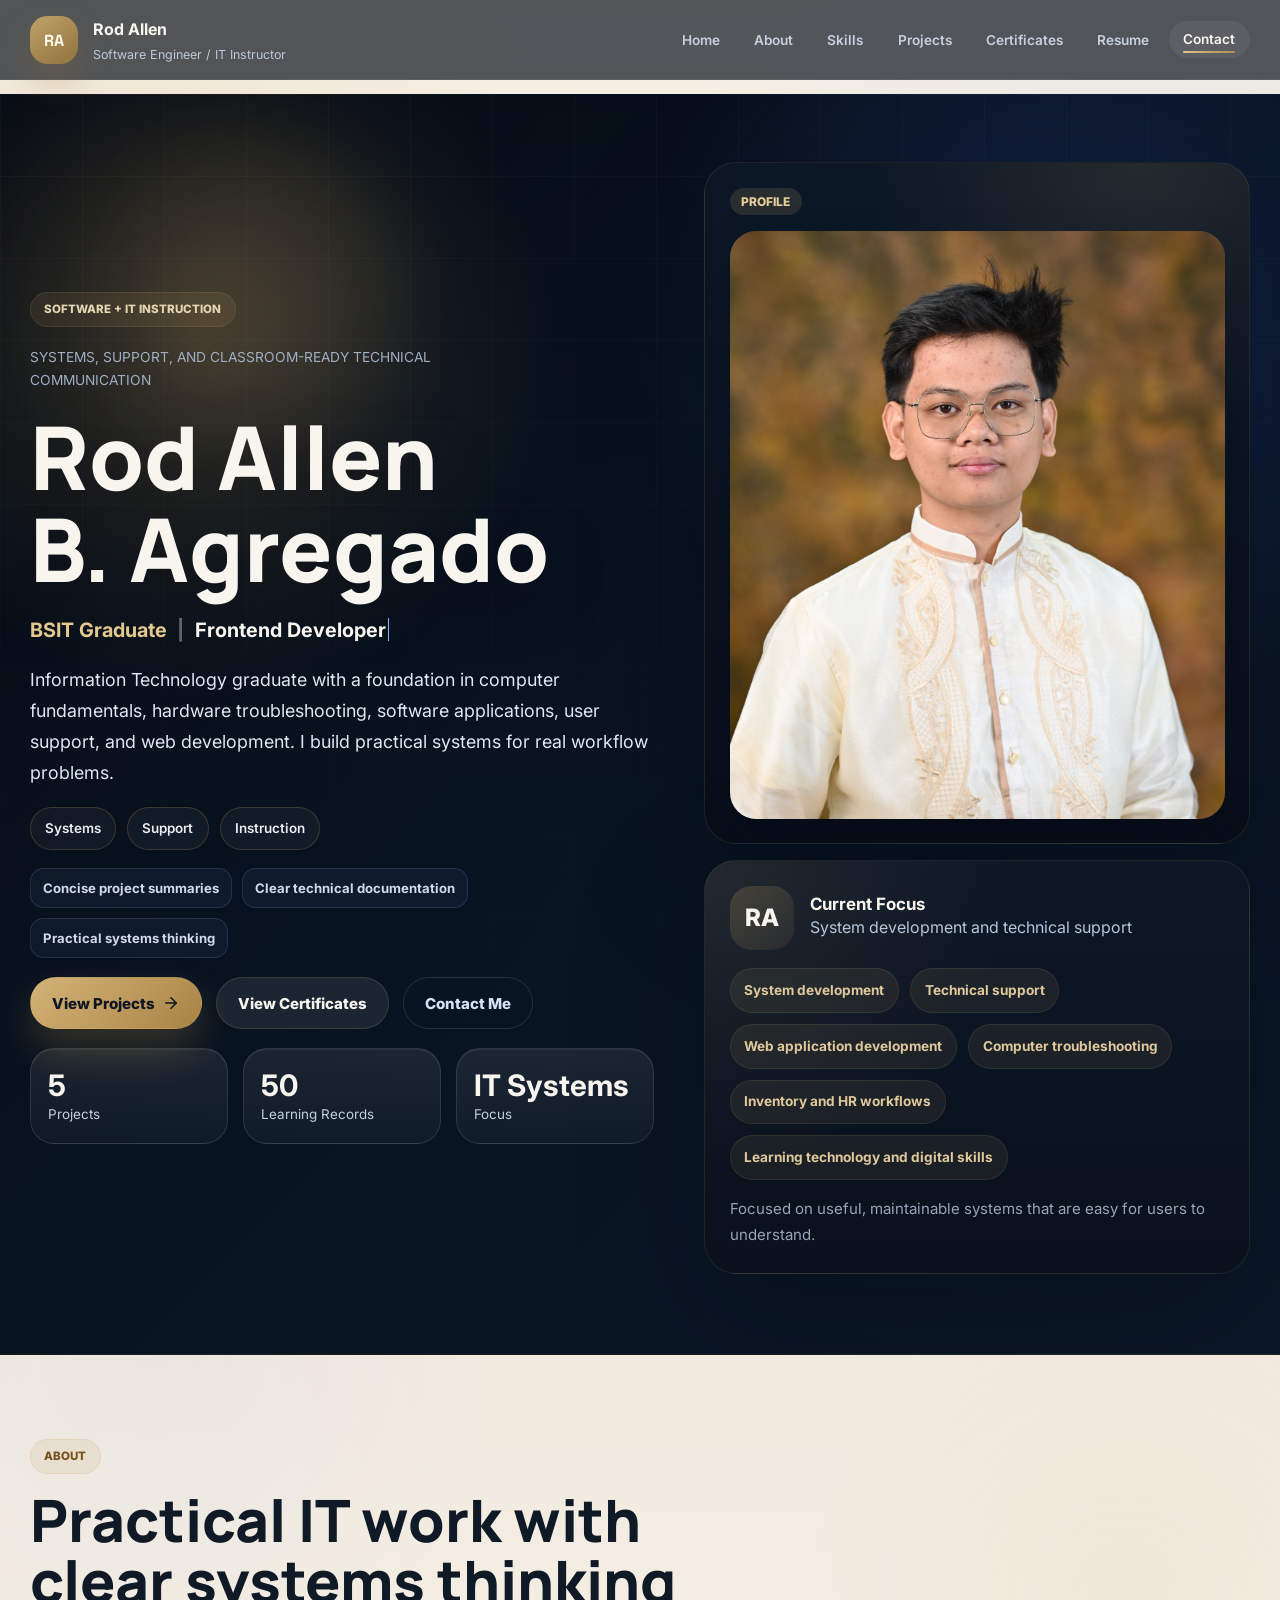
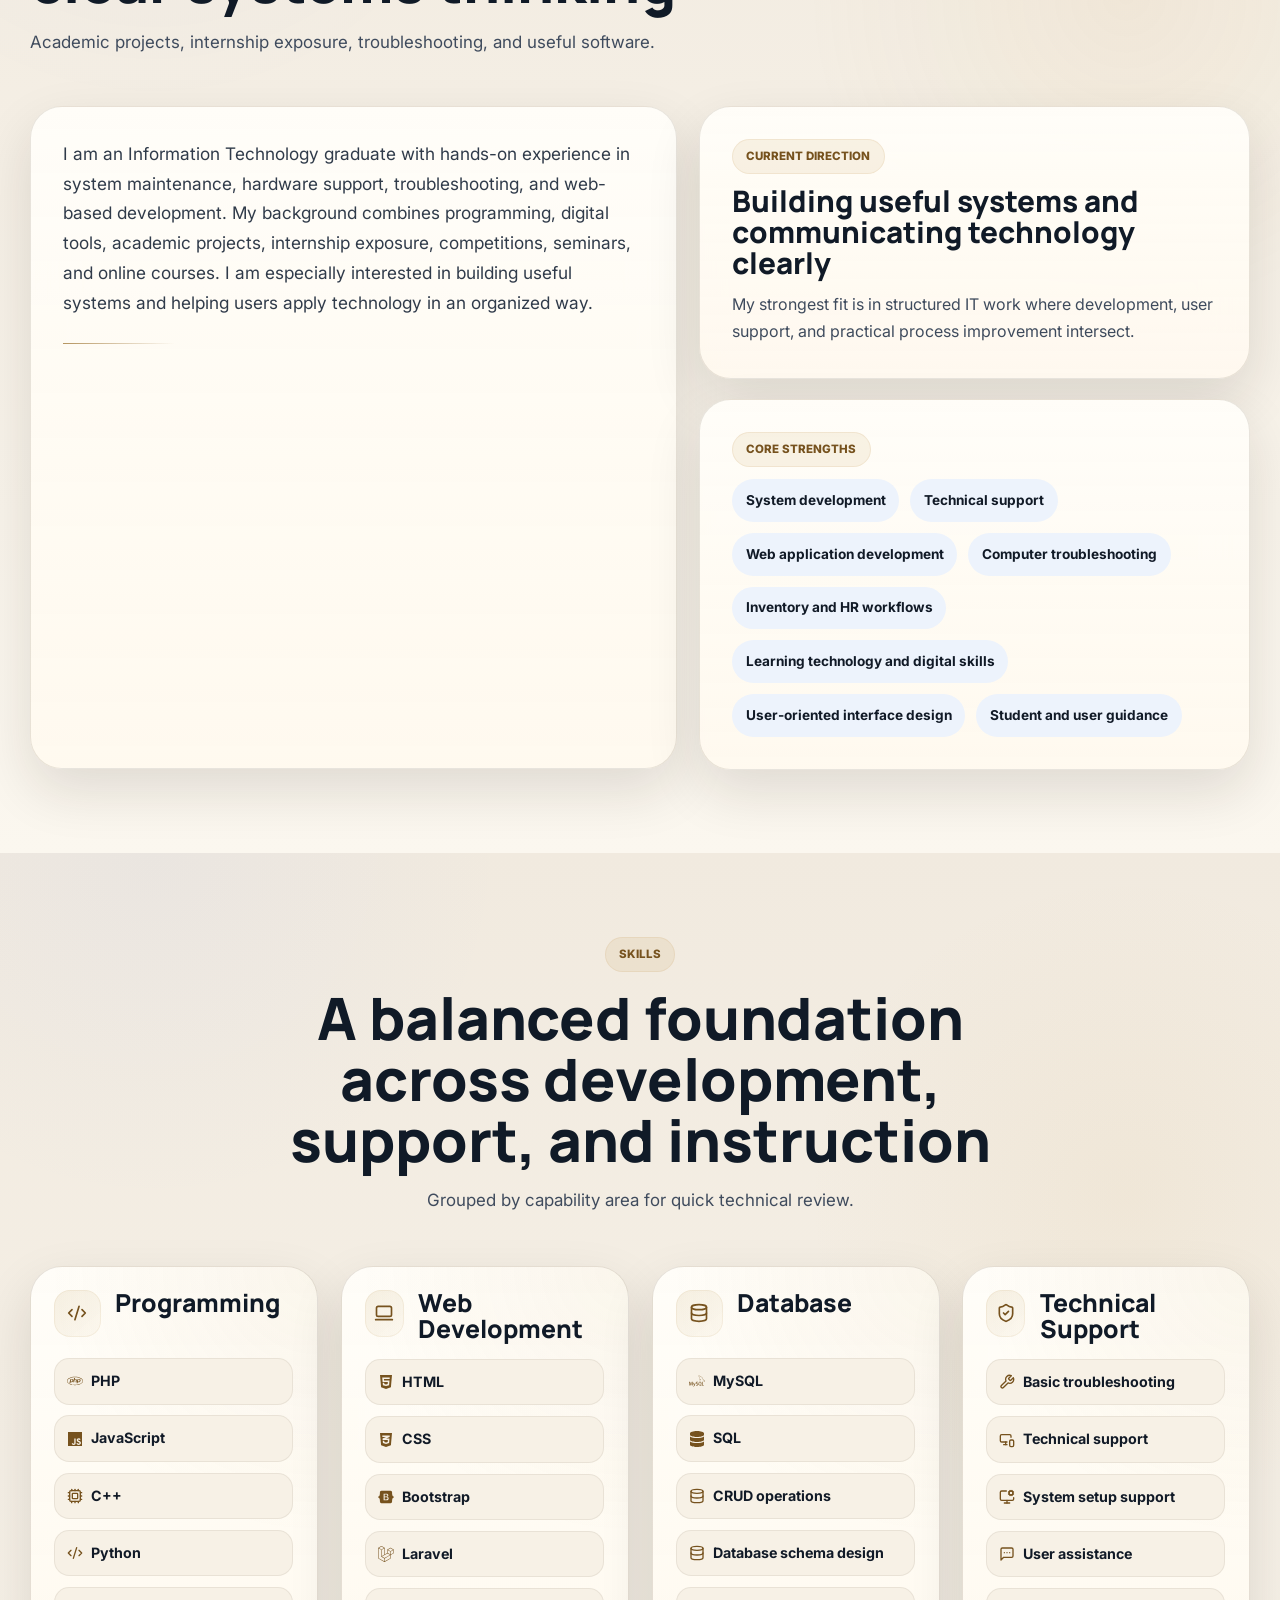
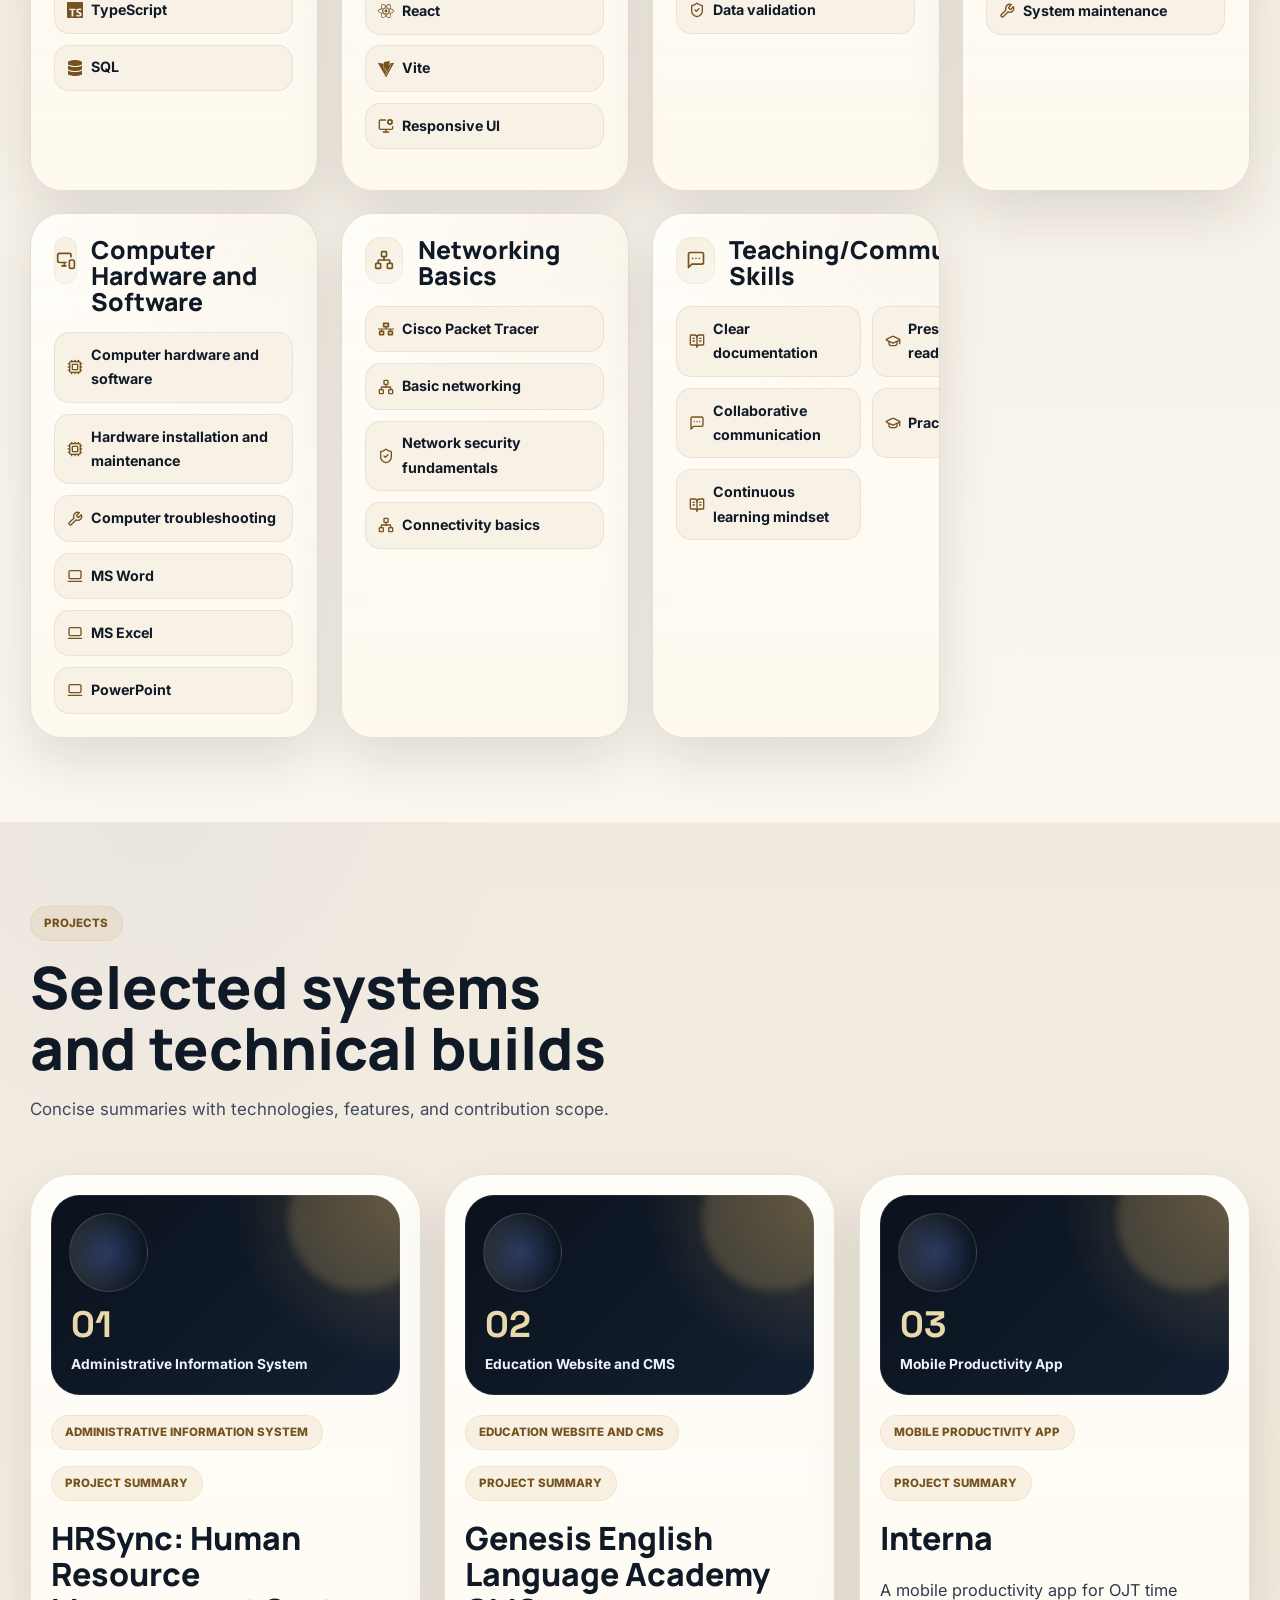
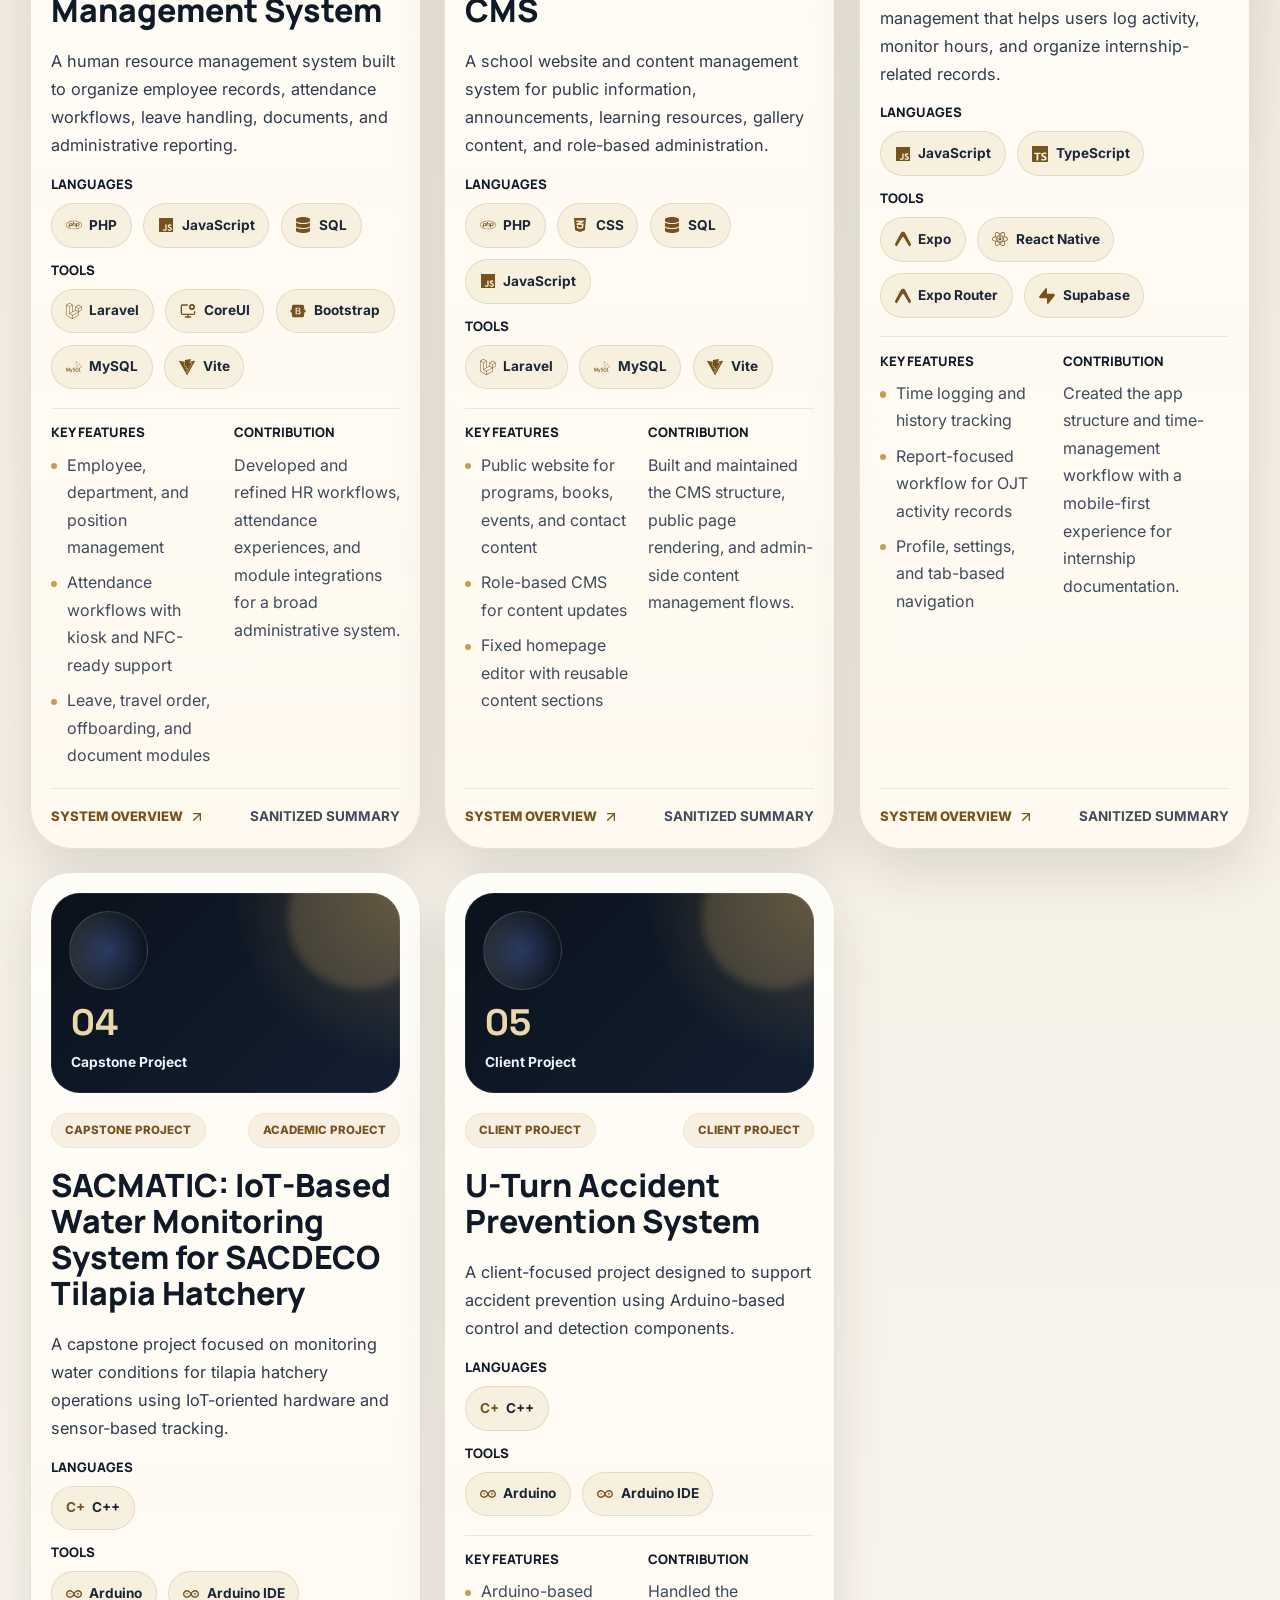
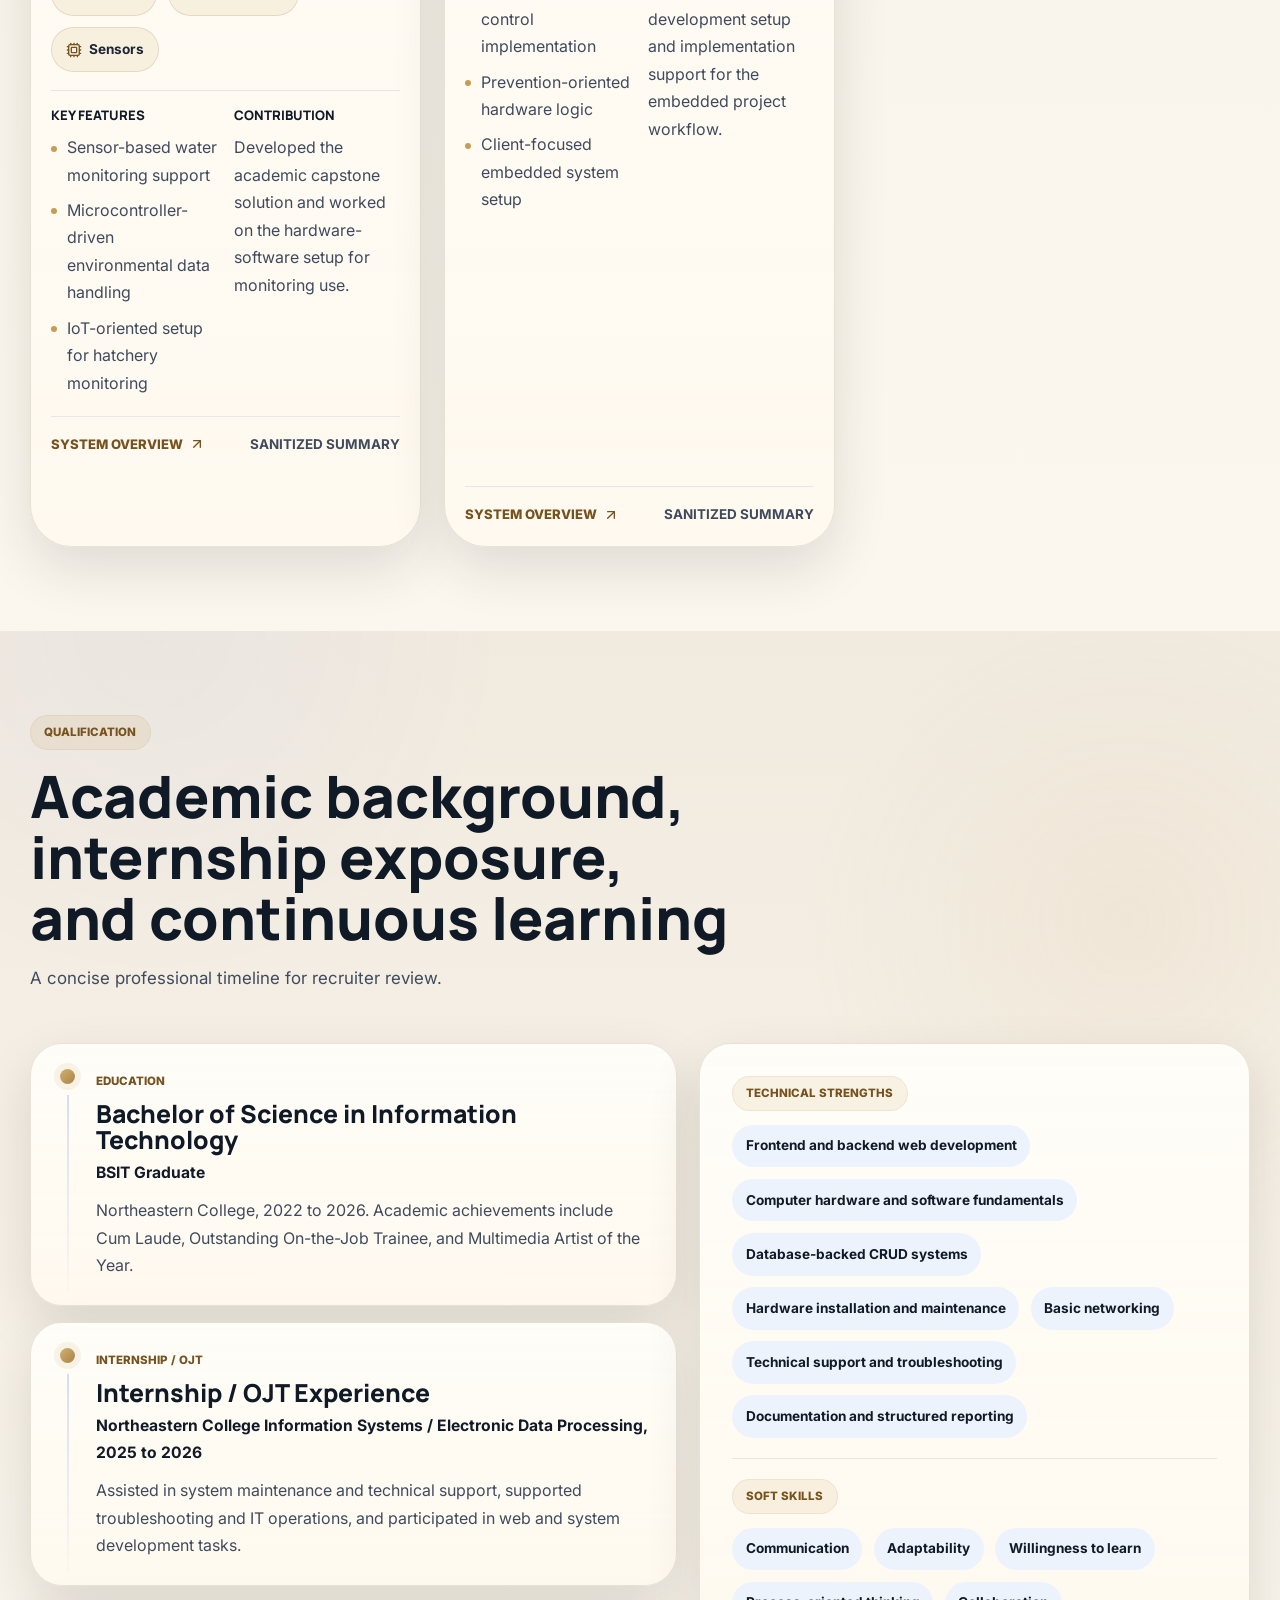
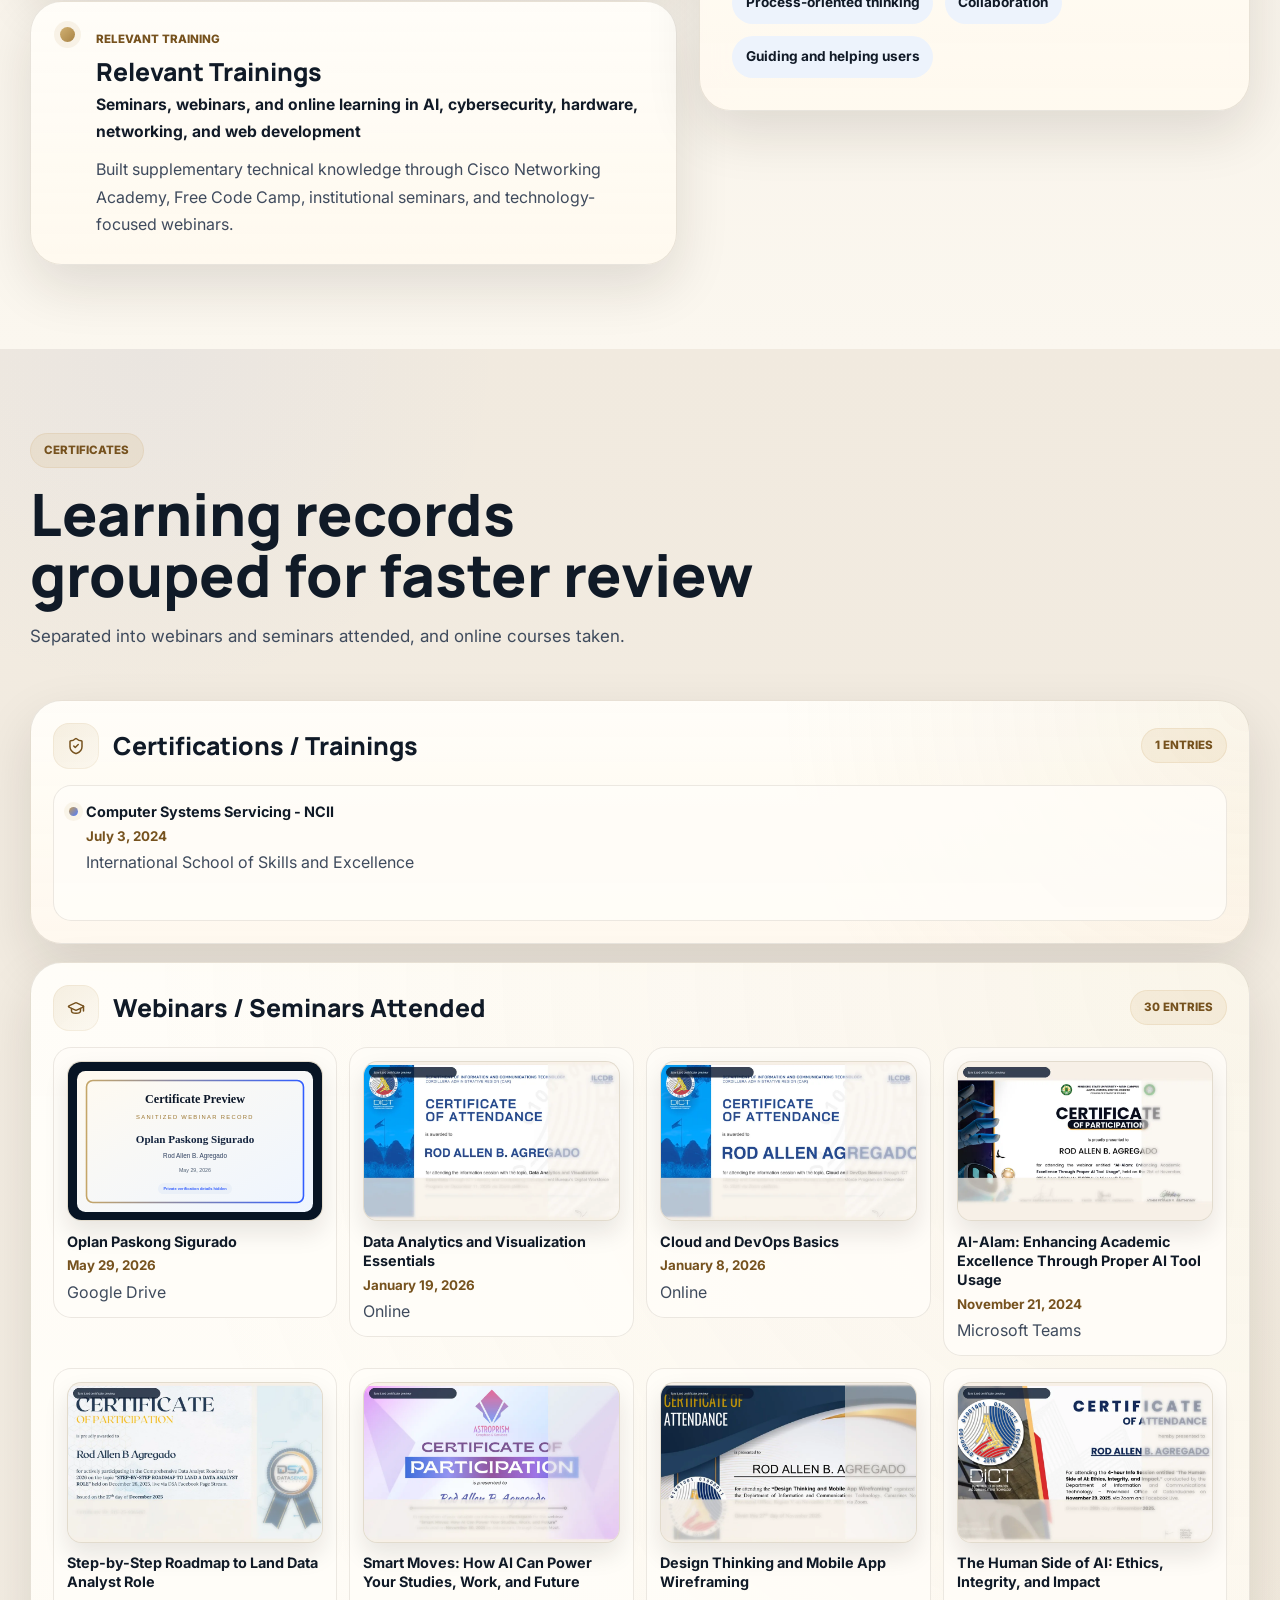
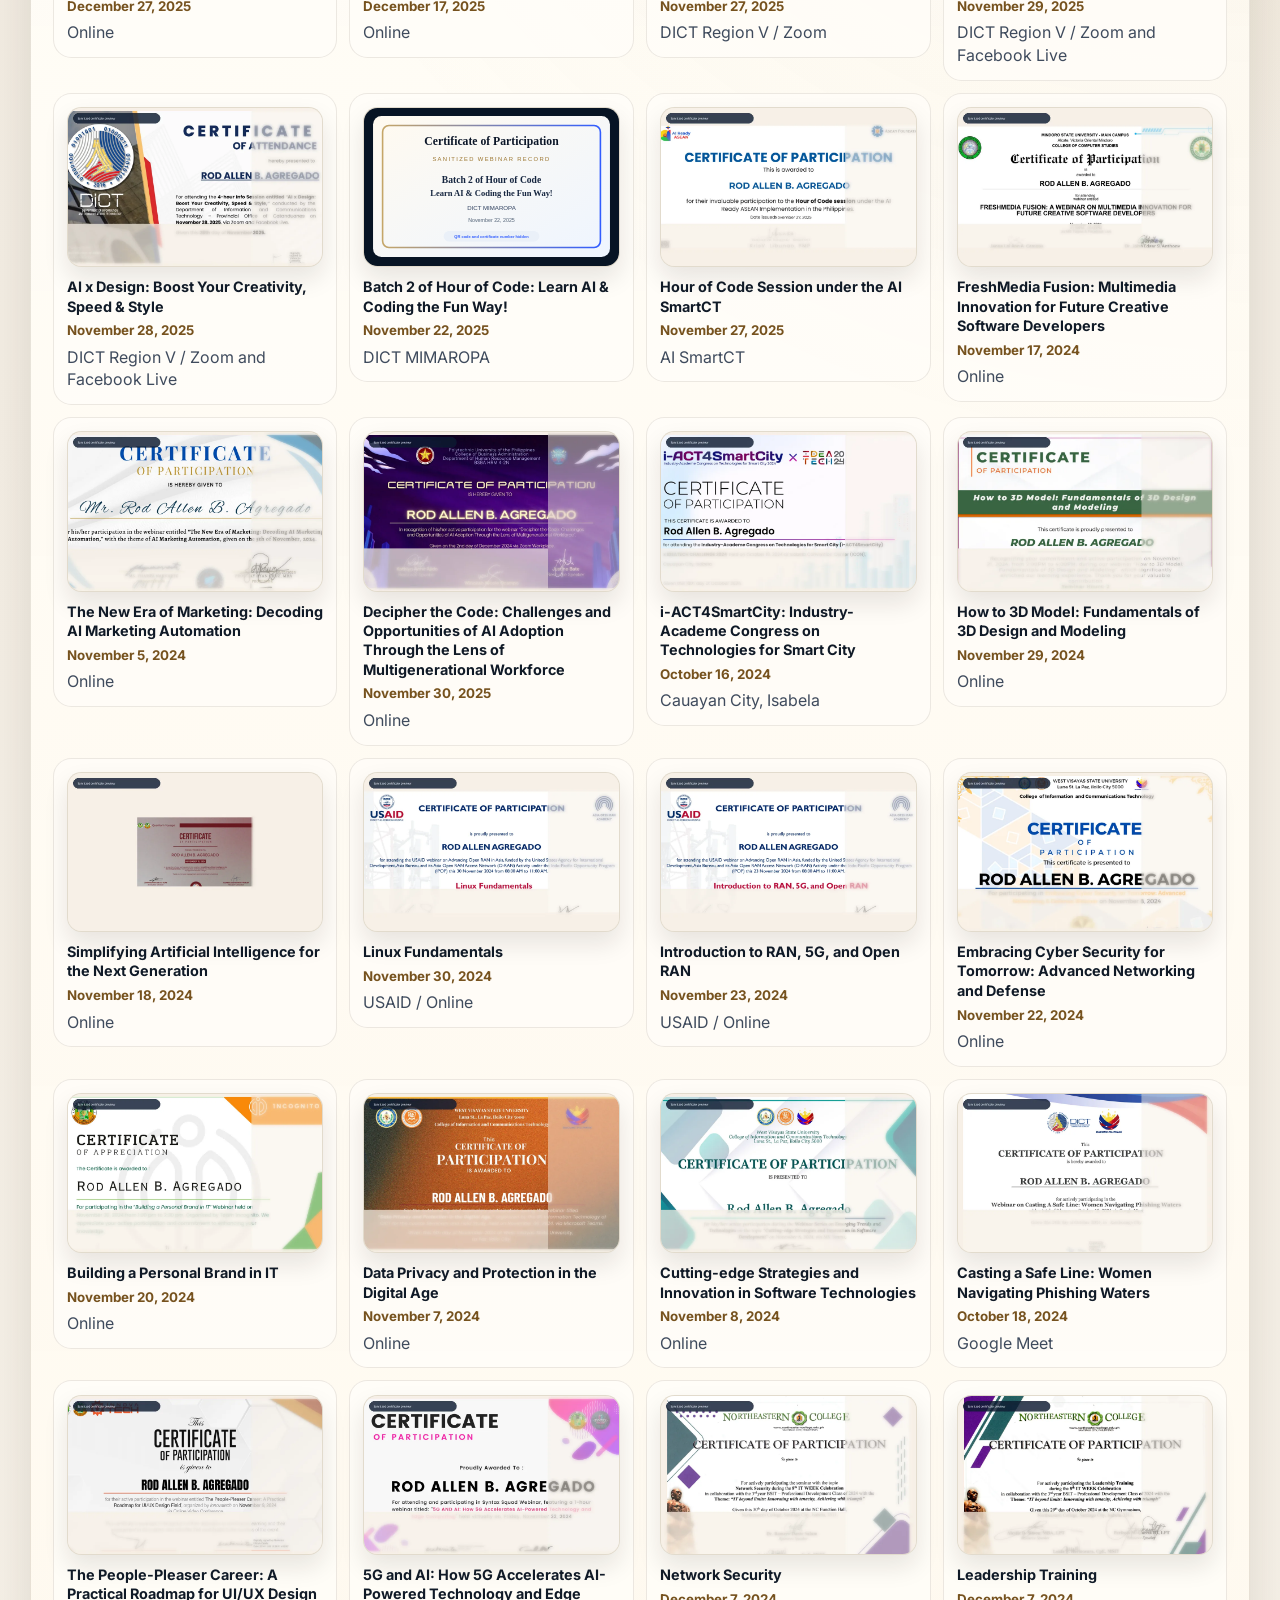
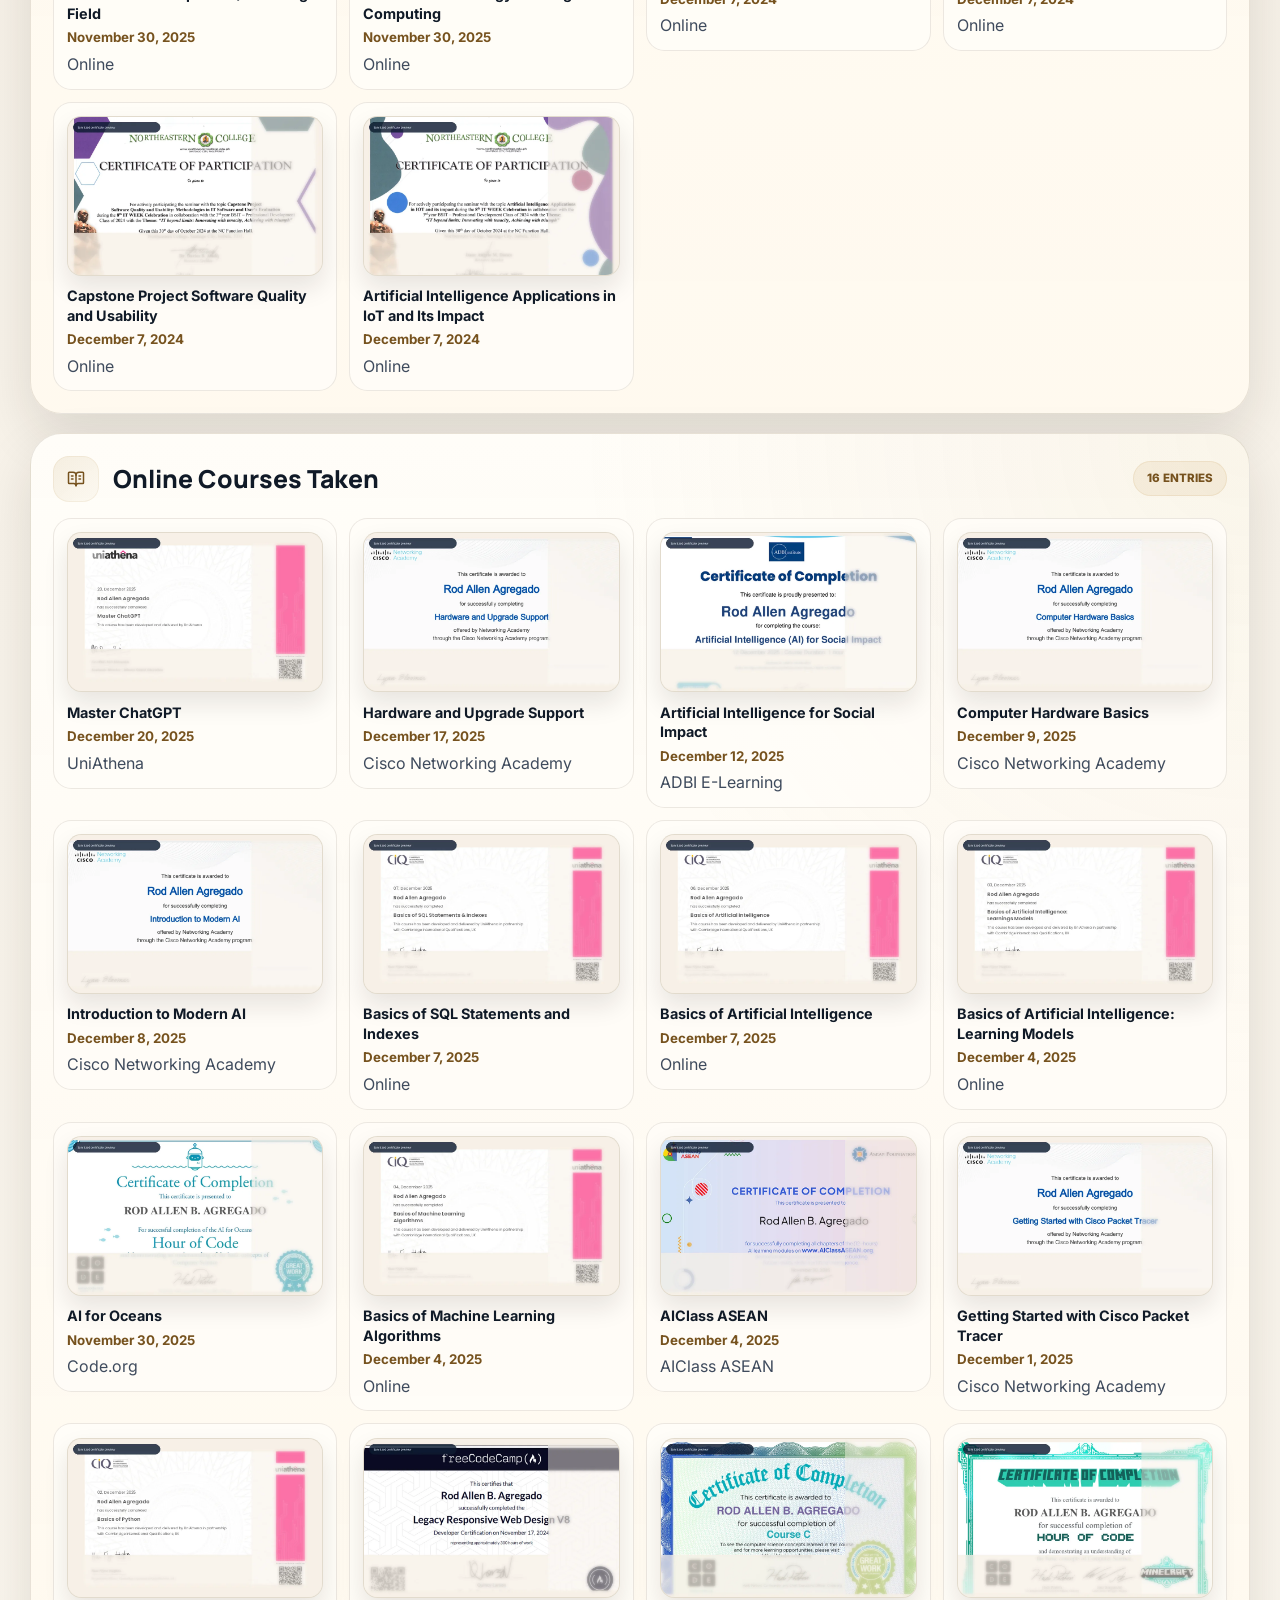
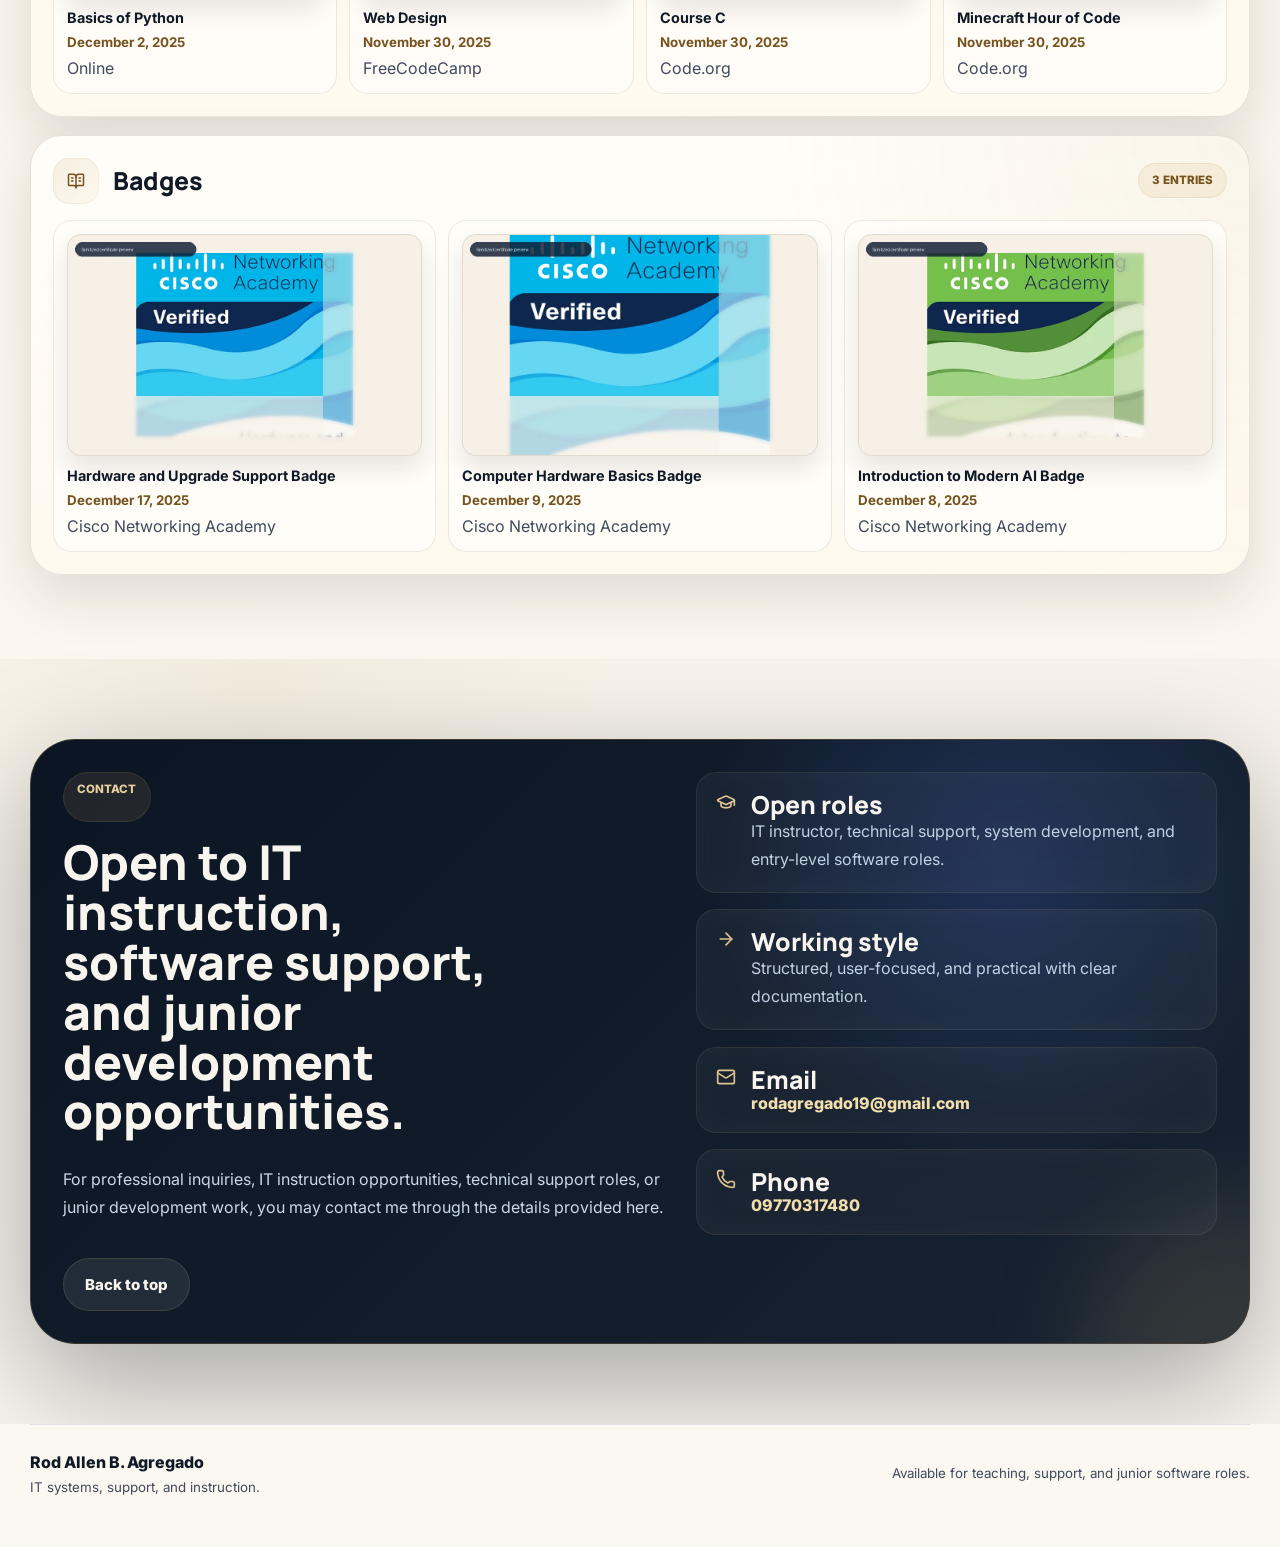
==== commit c9fcbf06: "Deploy skills section cleanup" ====
--- a/Portfolio/index.html
+++ b/Portfolio/index.html
@@ -21,7 +21,7 @@
         if (!isLocalHost) {
           const stylesheet = document.createElement("link");
           stylesheet.rel = "stylesheet";
-          stylesheet.href = "/Portfolio/assets/app-tbX9c1tD.css?v=20260529-cert-school";
+          stylesheet.href = "/Portfolio/assets/app-Dwf491Ss.css?v=20260529-skills-cleanup";
           document.head.appendChild(stylesheet);
         }
       })();
@@ -33,7 +33,7 @@
       if (isLocalHost) {
         loadModule("/src/app-entry.jsx");
       } else {
-        loadModule("/Portfolio/assets/app-CuAPshwv.js?v=20260529-cert-school");
+        loadModule("/Portfolio/assets/app-CUuNGro8.js?v=20260529-skills-cleanup");
       }
     </script>
   </body>
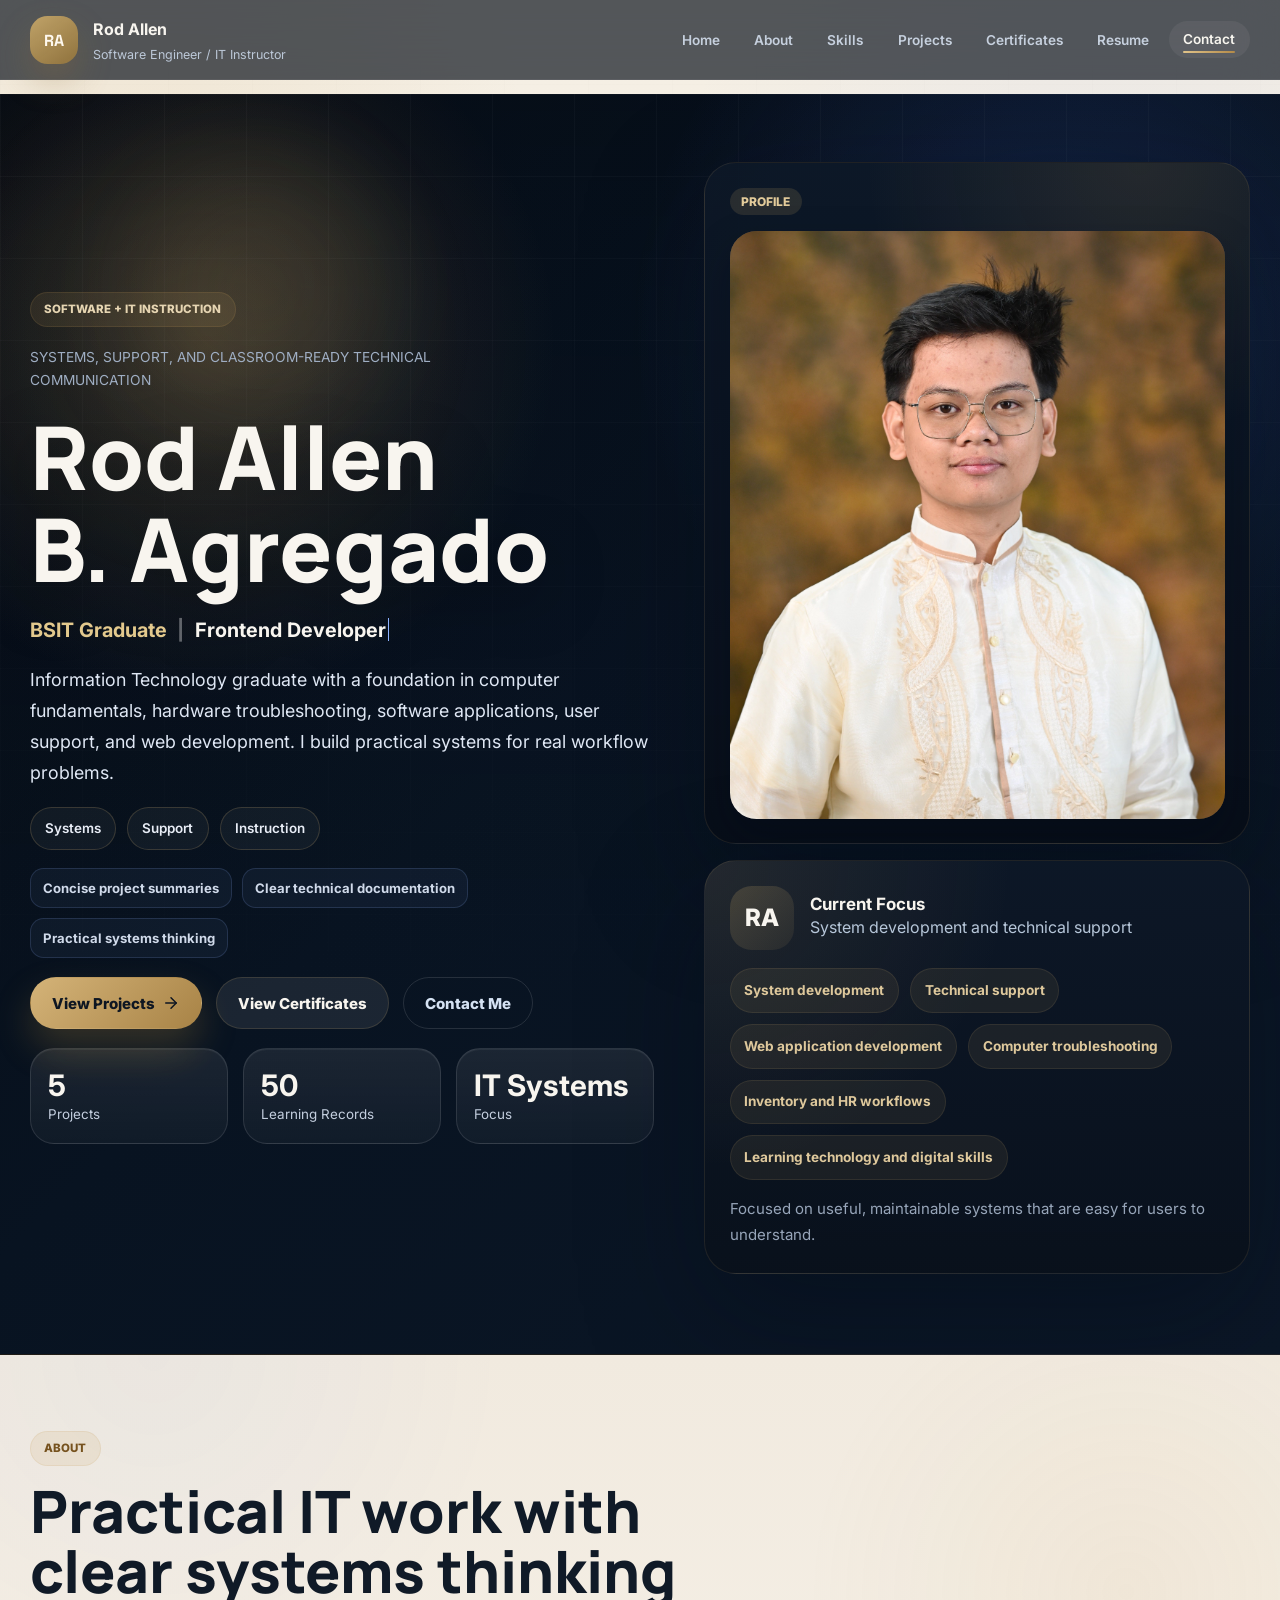
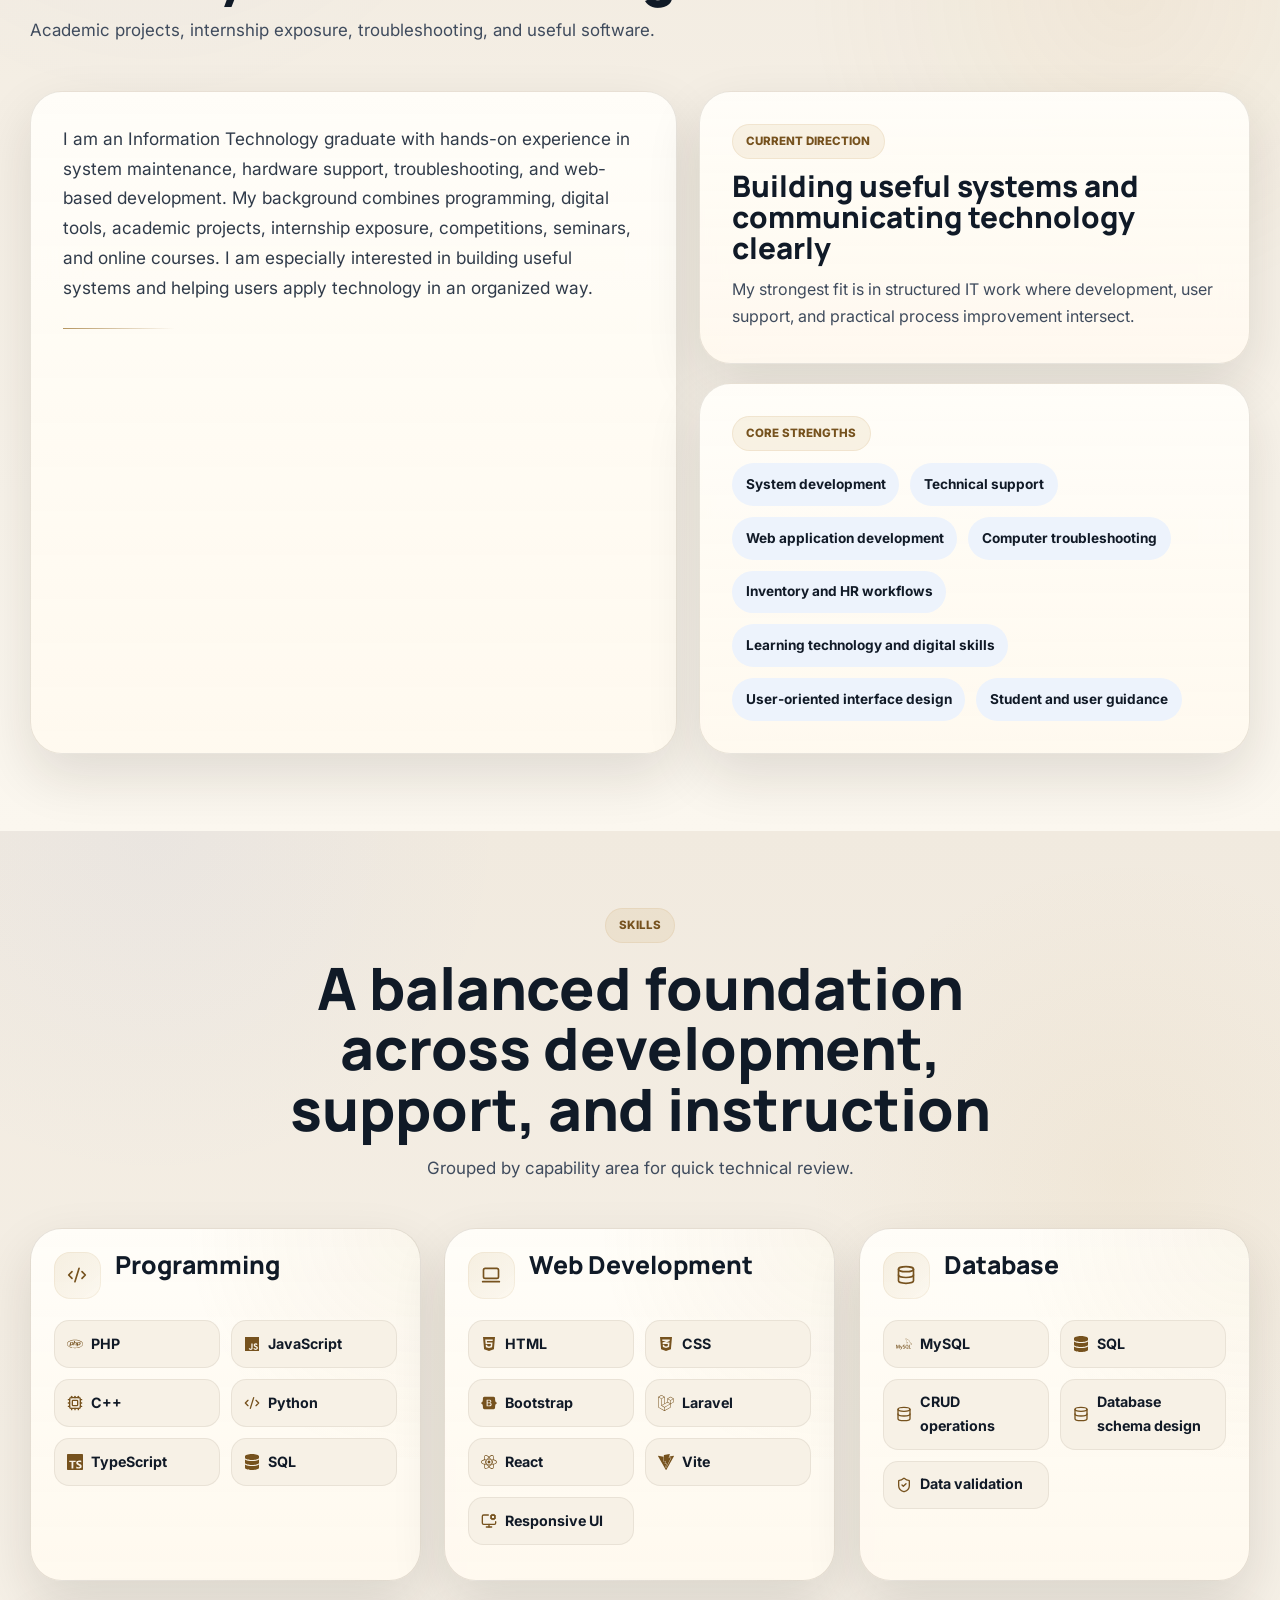
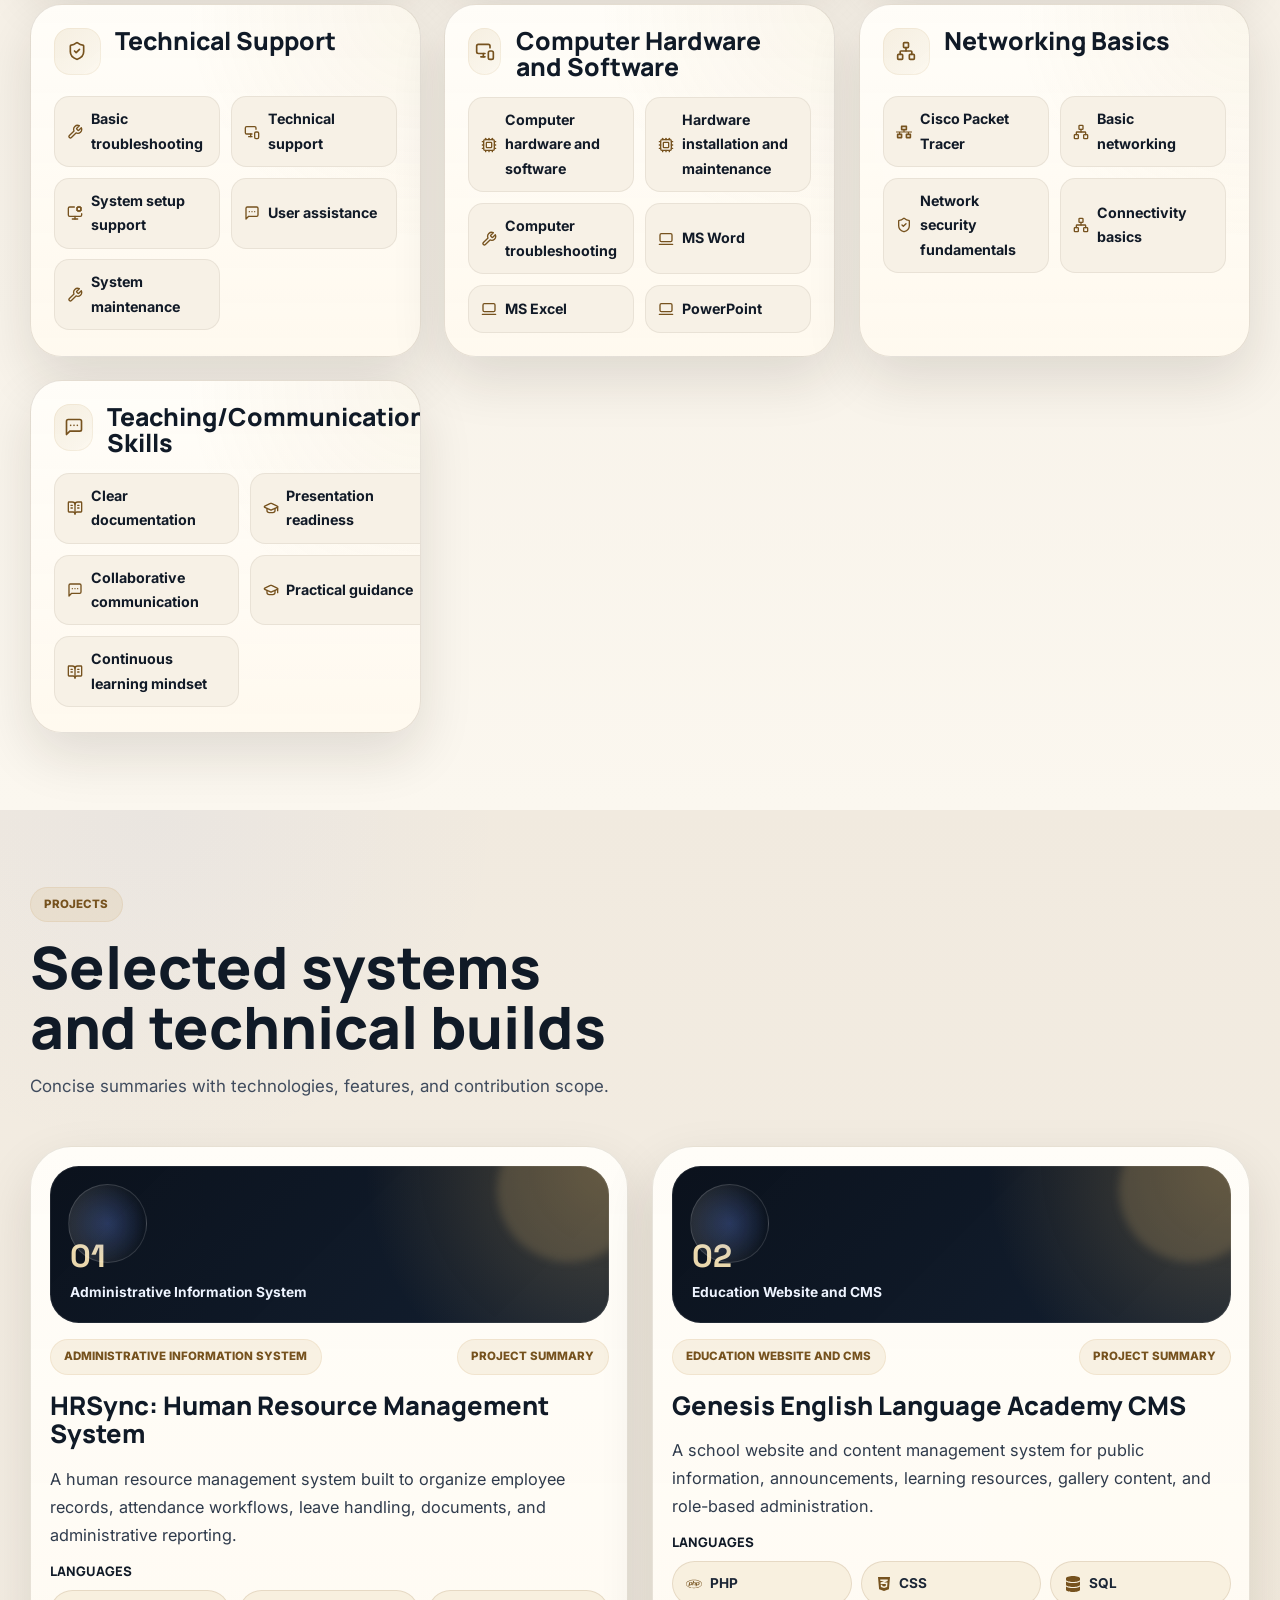
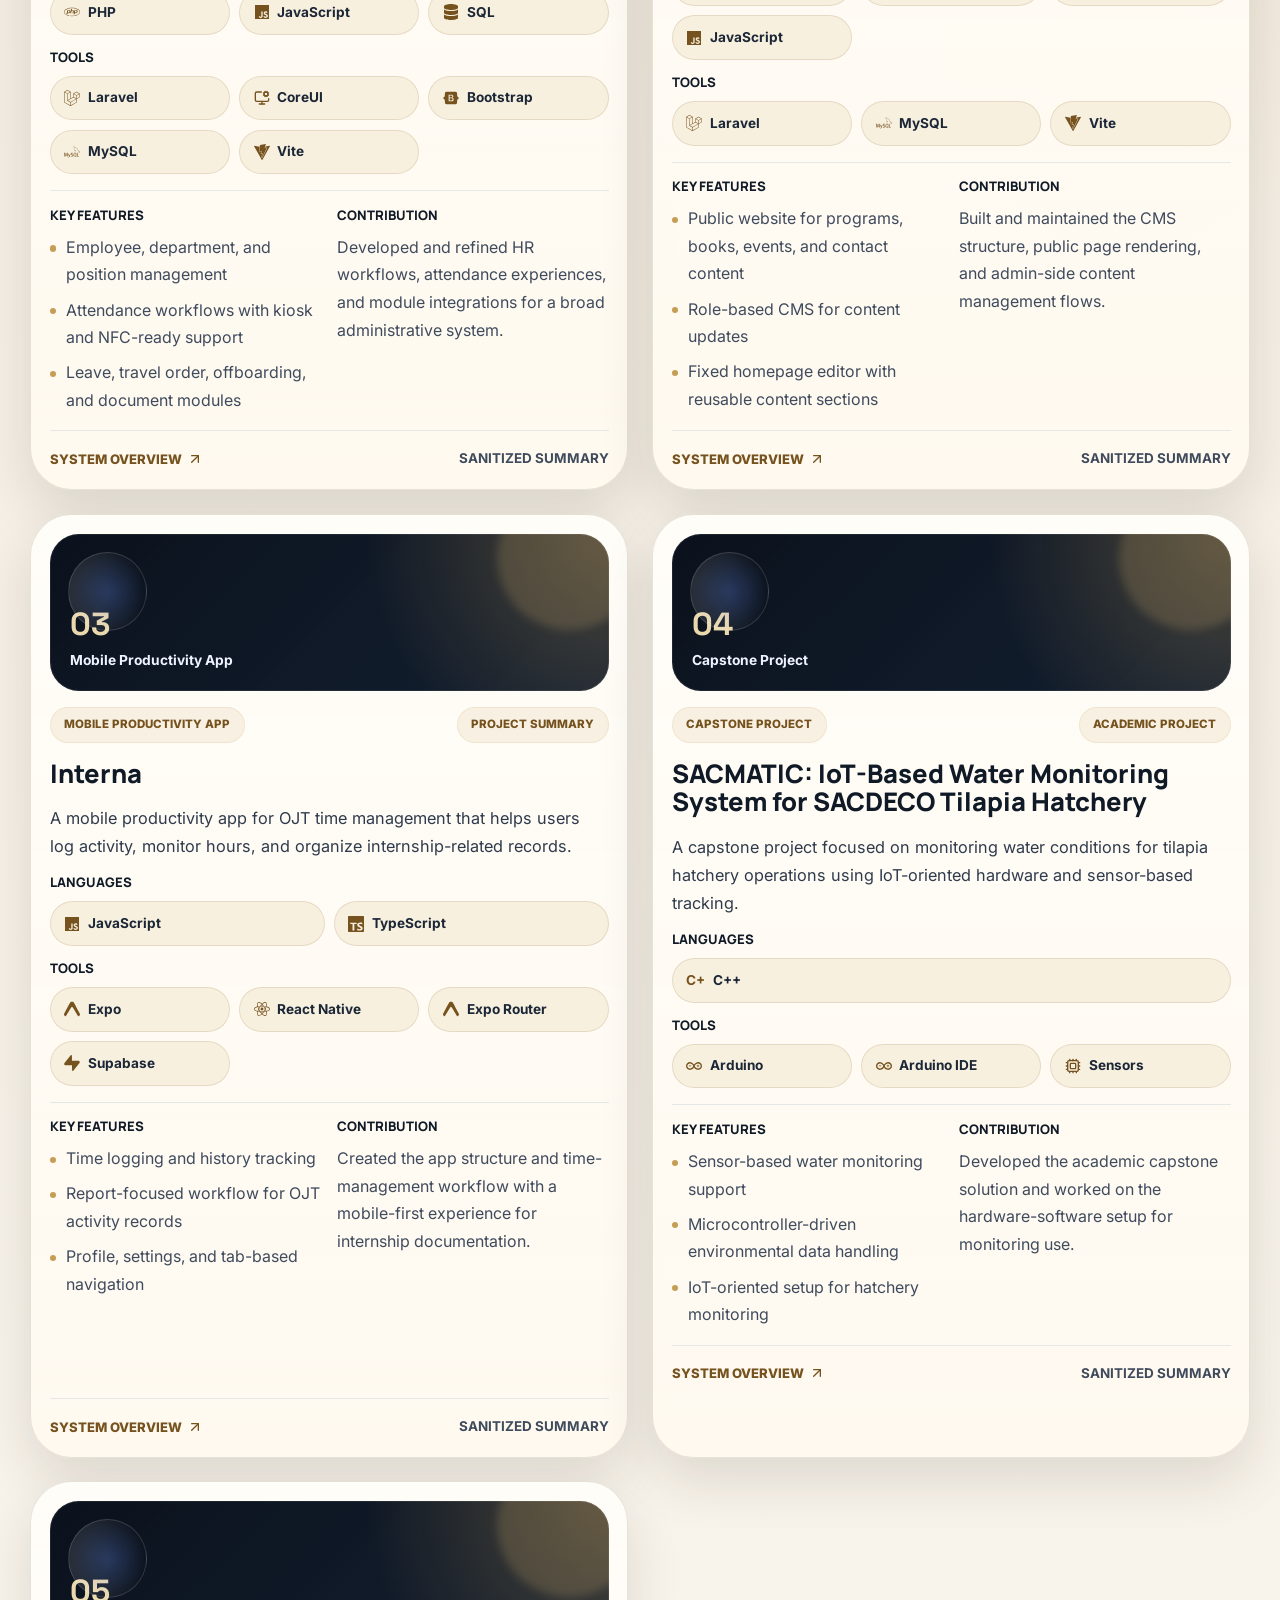
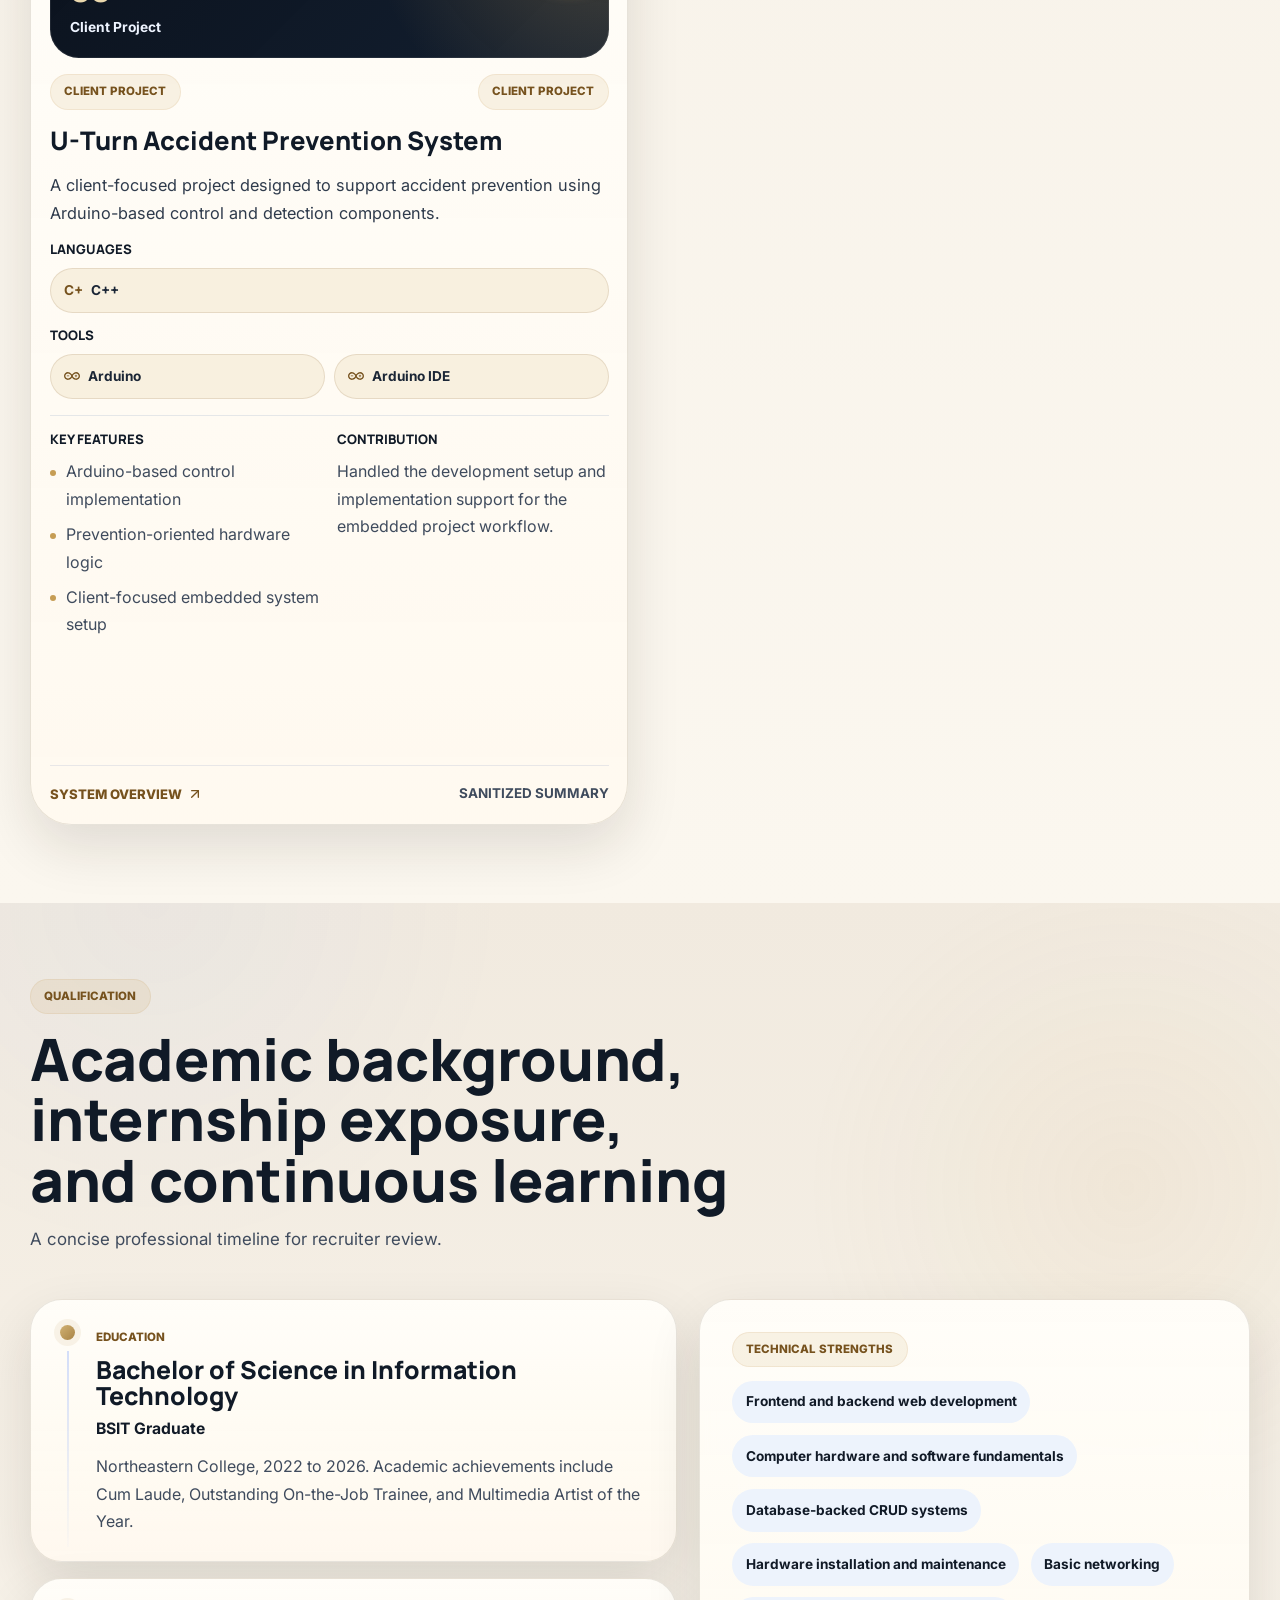
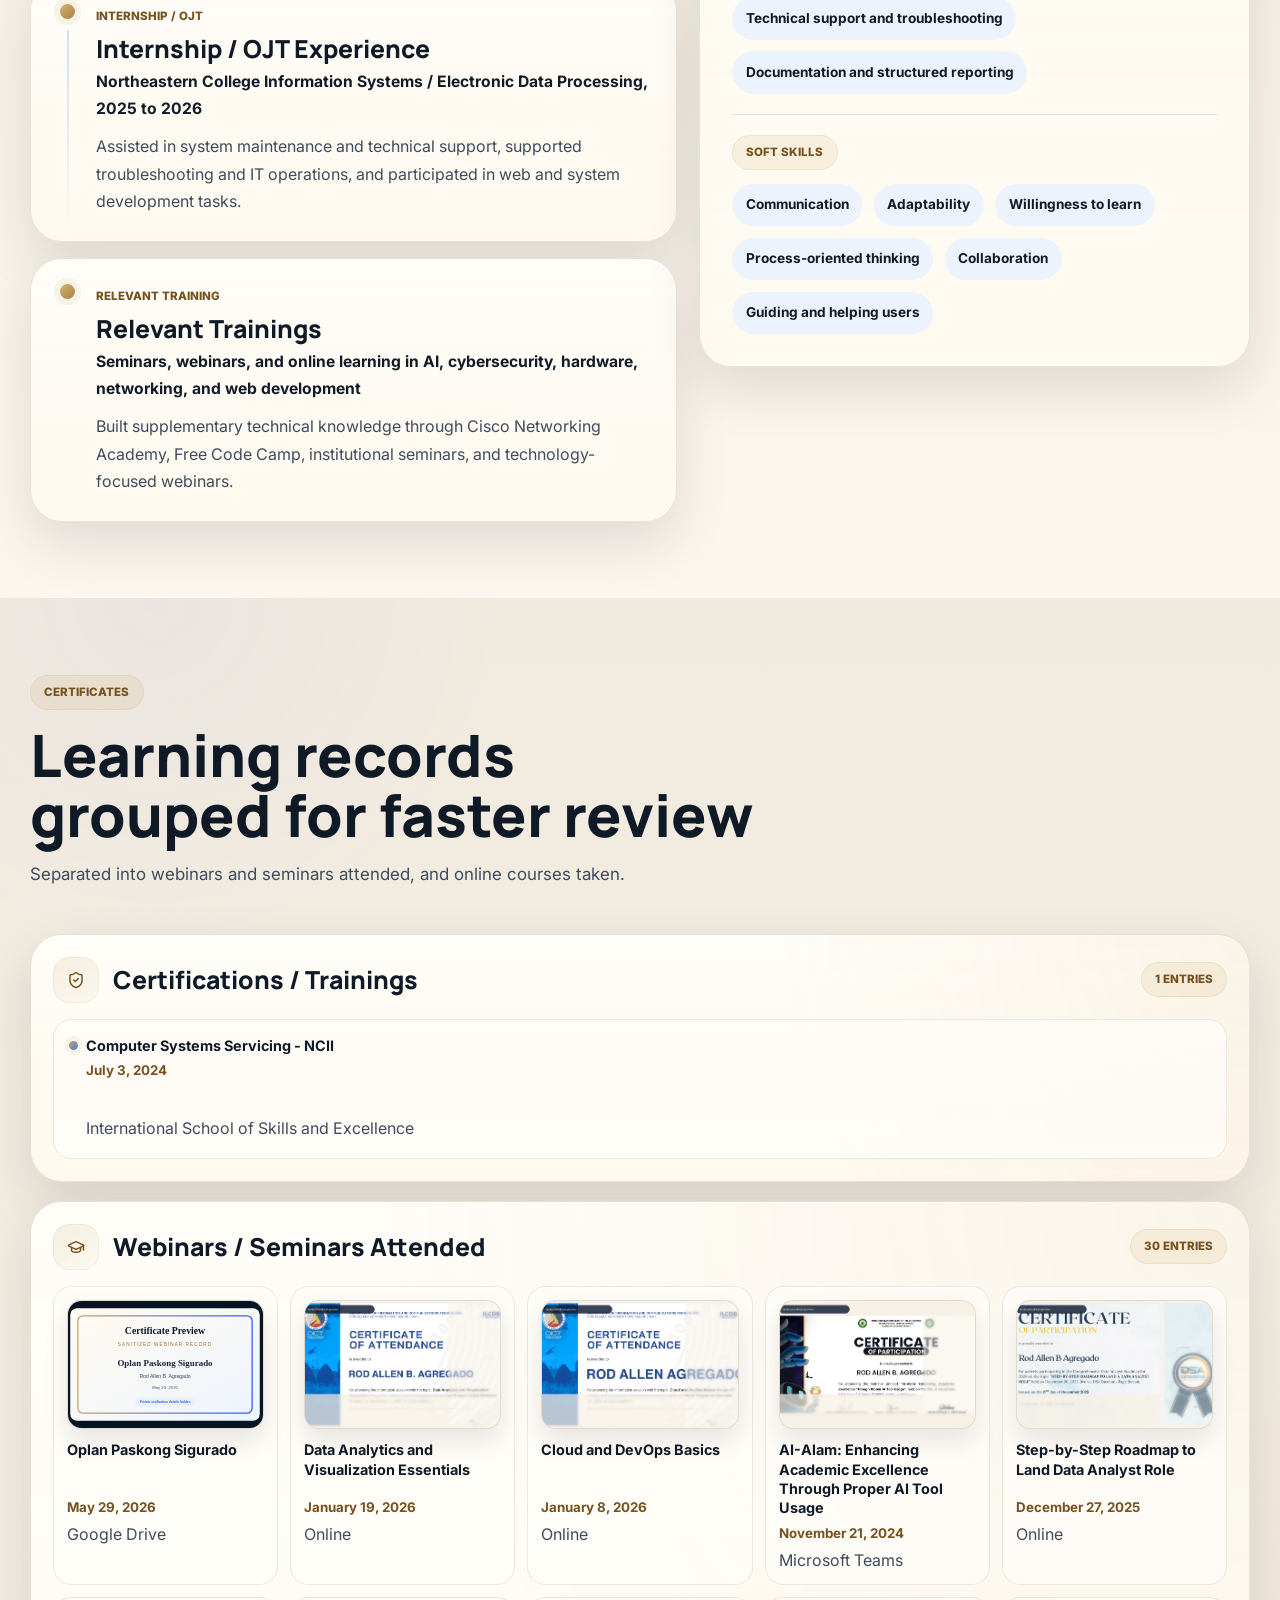
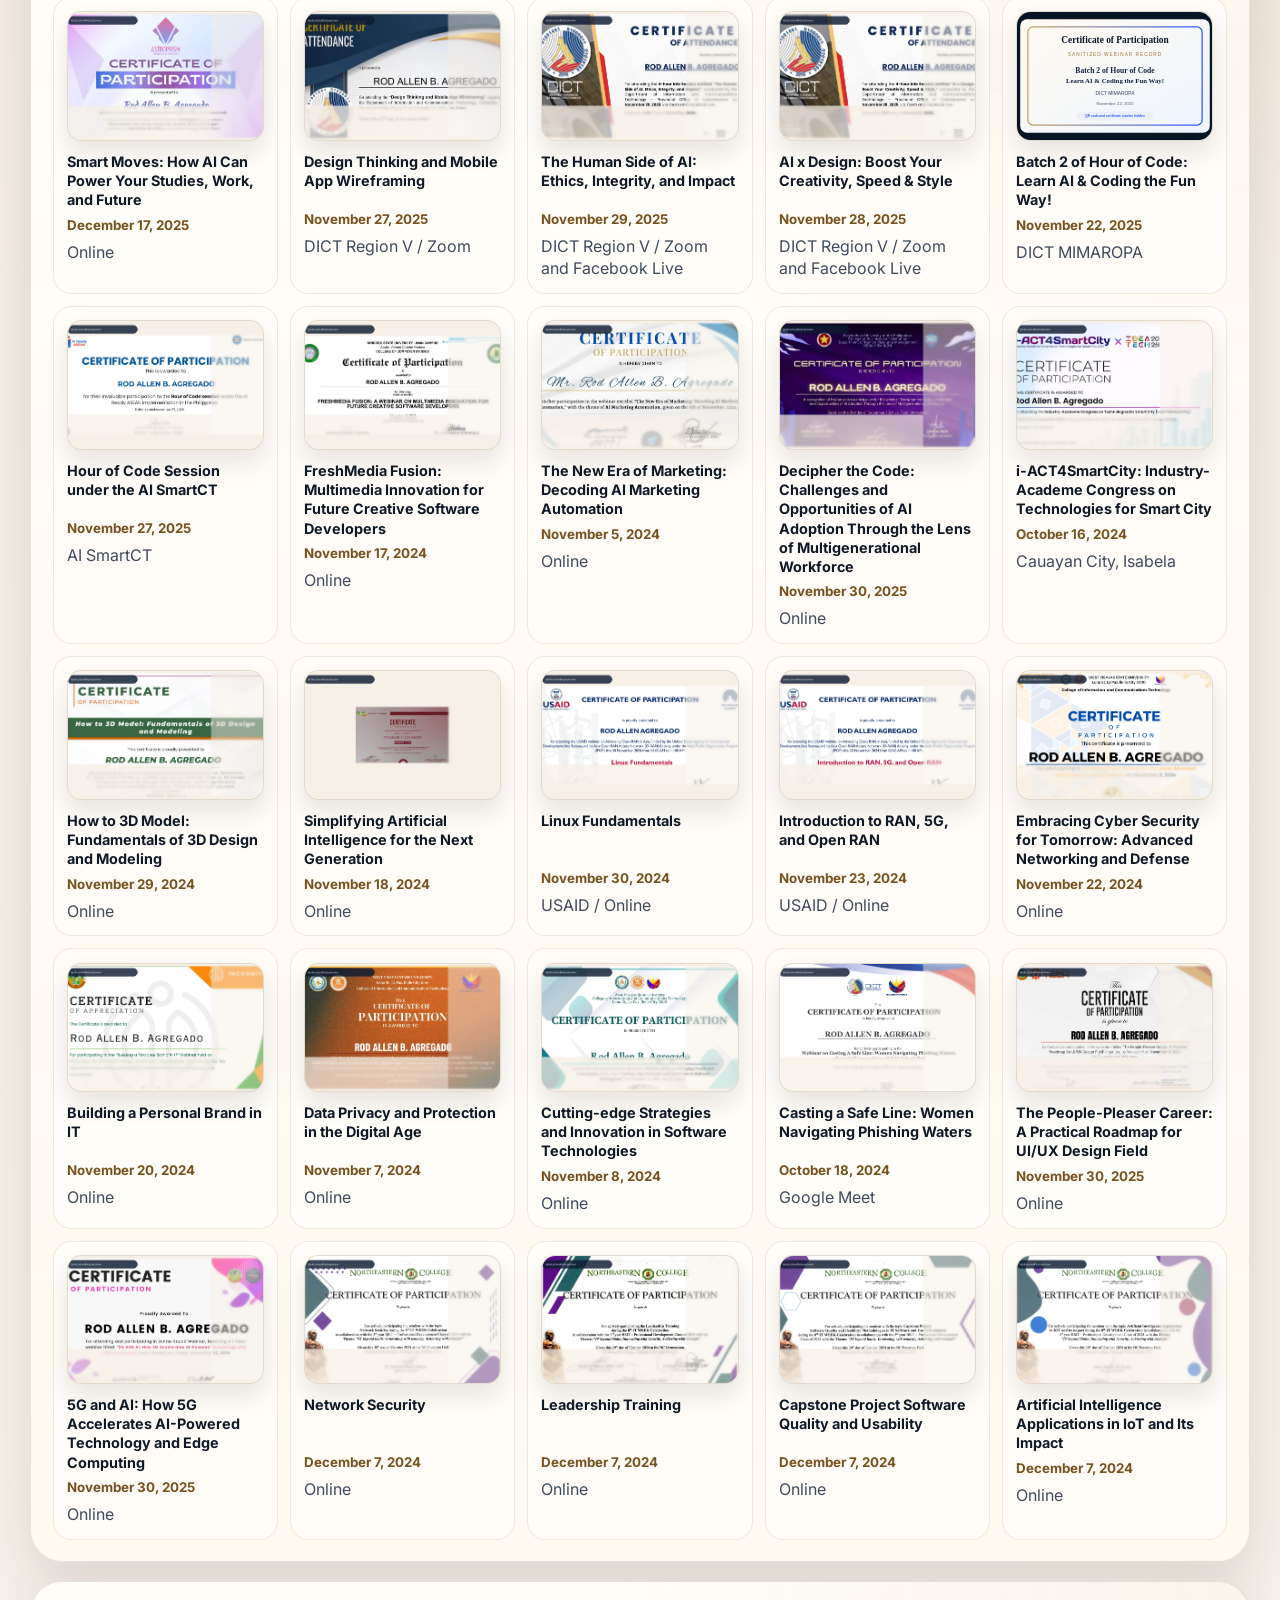
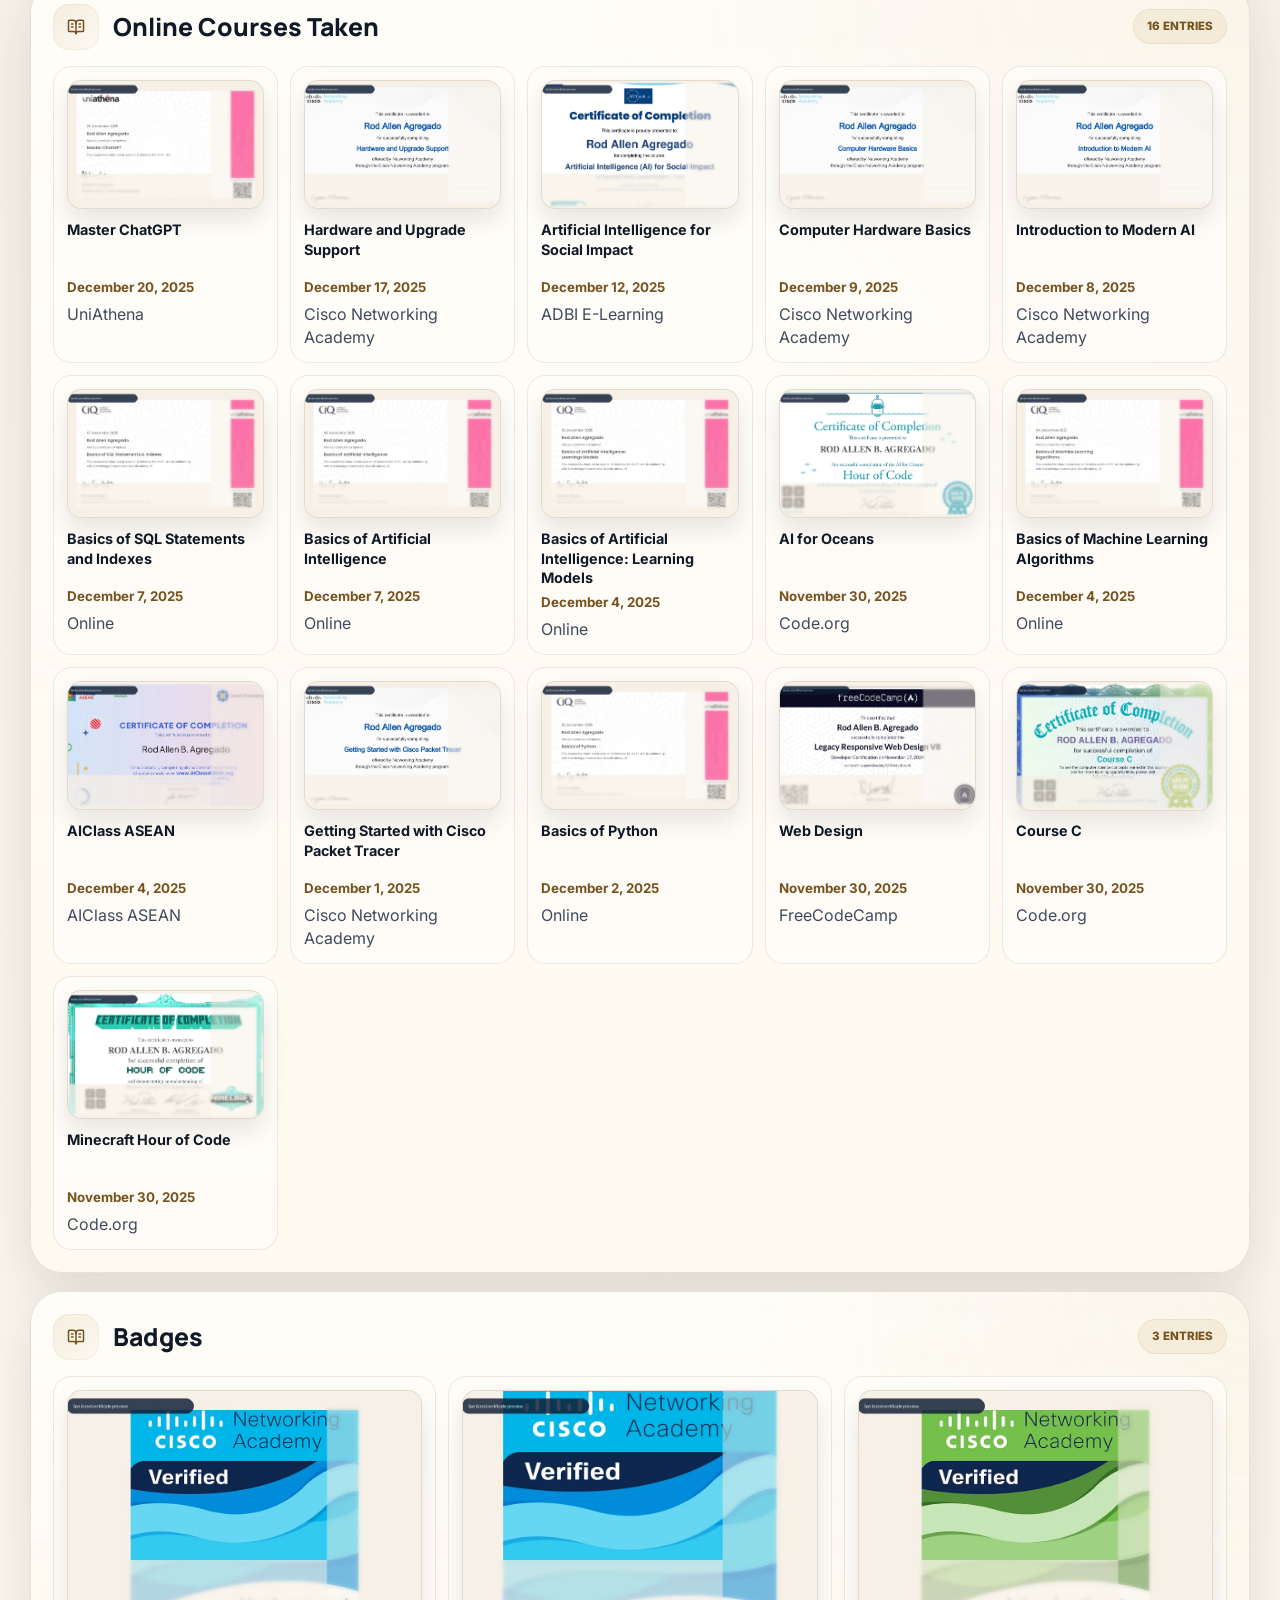
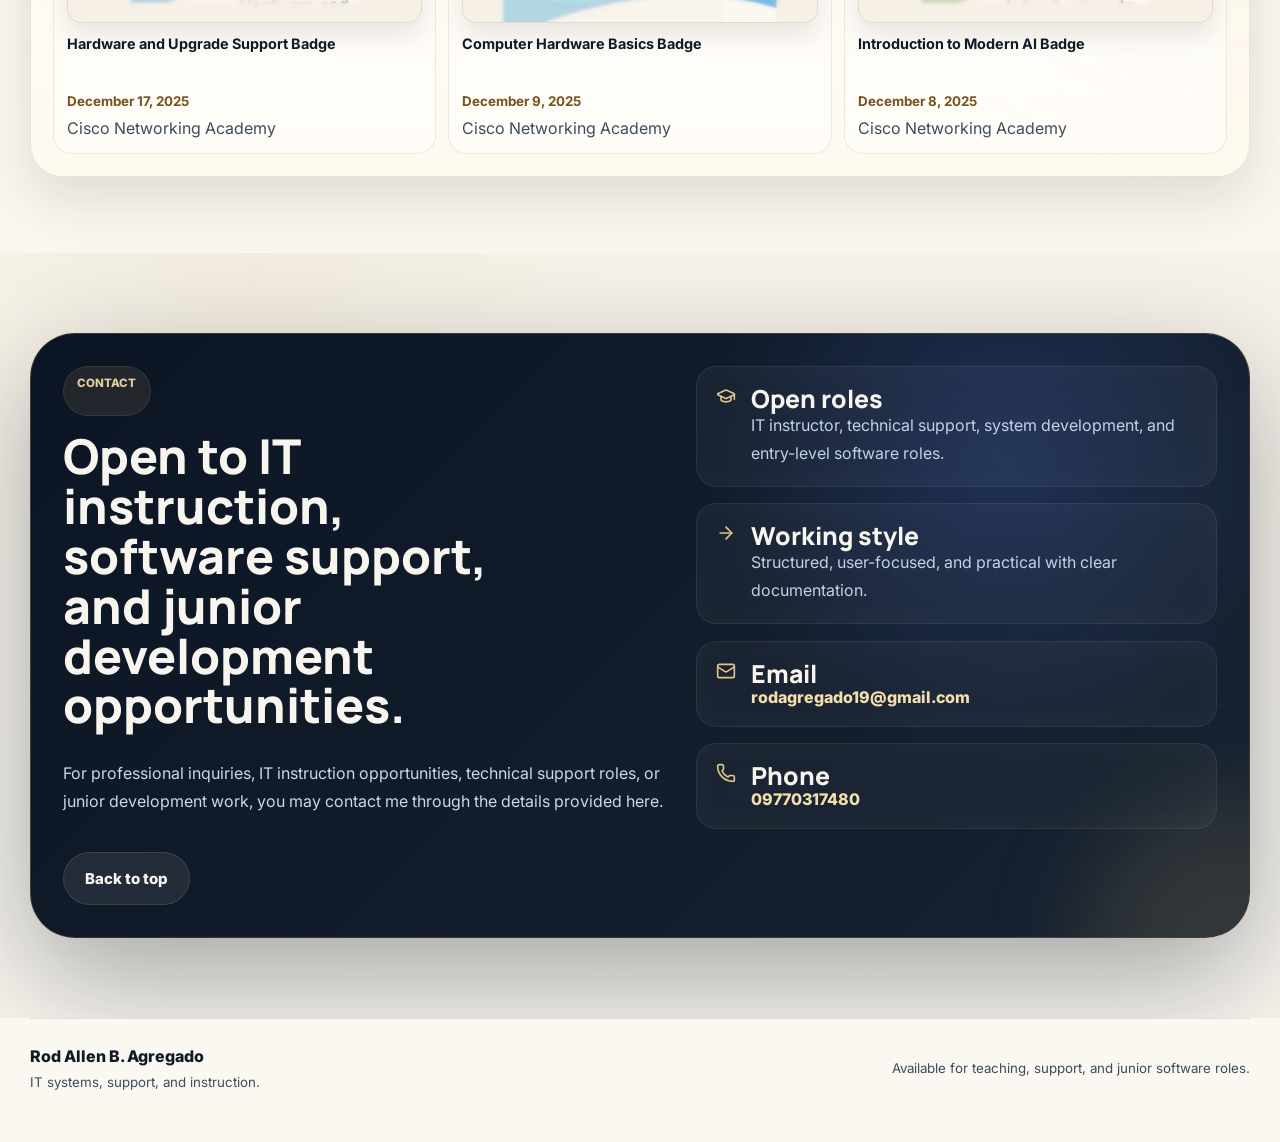
==== commit e3356b0d: "Deploy optimized portfolio layout" ====
--- a/Portfolio/index.html
+++ b/Portfolio/index.html
@@ -21,7 +21,7 @@
         if (!isLocalHost) {
           const stylesheet = document.createElement("link");
           stylesheet.rel = "stylesheet";
-          stylesheet.href = "/Portfolio/assets/app-Dwf491Ss.css?v=20260529-skills-cleanup";
+          stylesheet.href = "/Portfolio/assets/app-DbEsZ1T-.css?v=20260529-full-ui-optimization";
           document.head.appendChild(stylesheet);
         }
       })();
@@ -33,7 +33,7 @@
       if (isLocalHost) {
         loadModule("/src/app-entry.jsx");
       } else {
-        loadModule("/Portfolio/assets/app-CUuNGro8.js?v=20260529-skills-cleanup");
+        loadModule("/Portfolio/assets/app-Hzb9I45D.js?v=20260529-full-ui-optimization");
       }
     </script>
   </body>
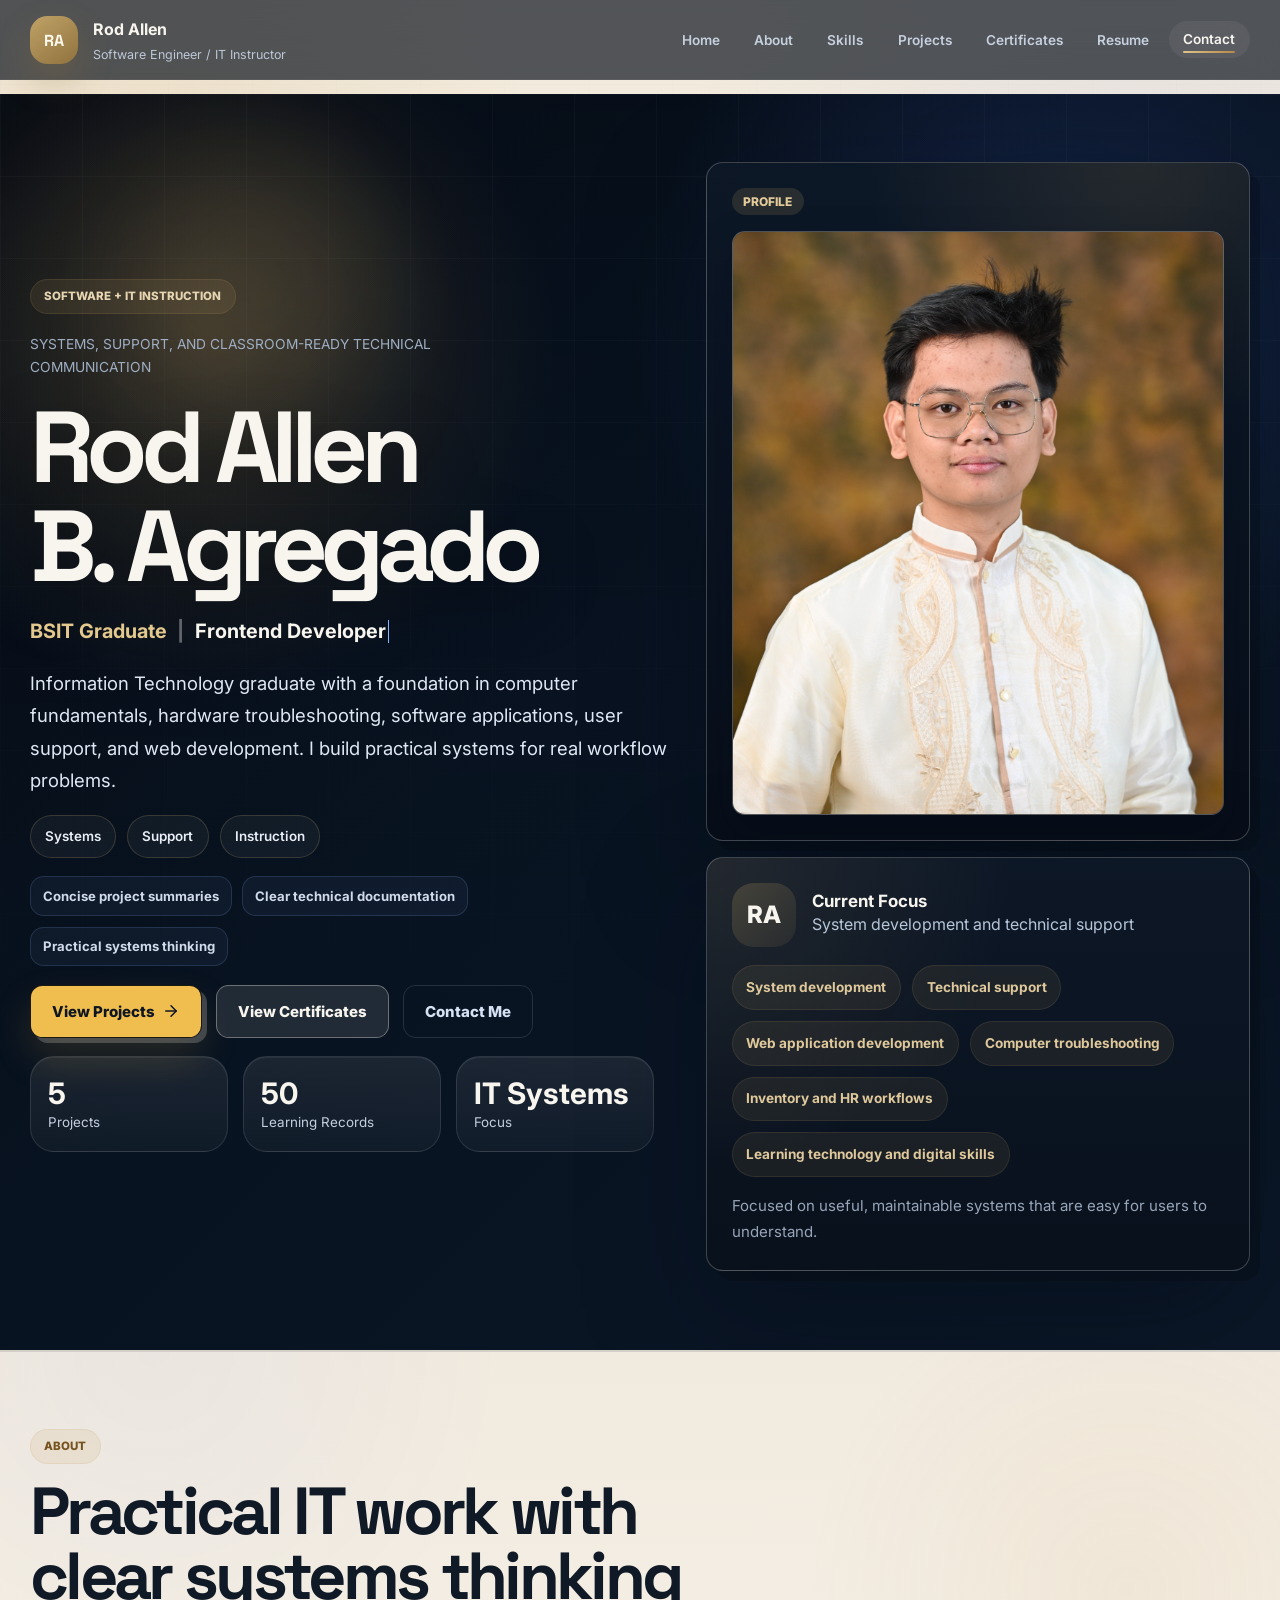
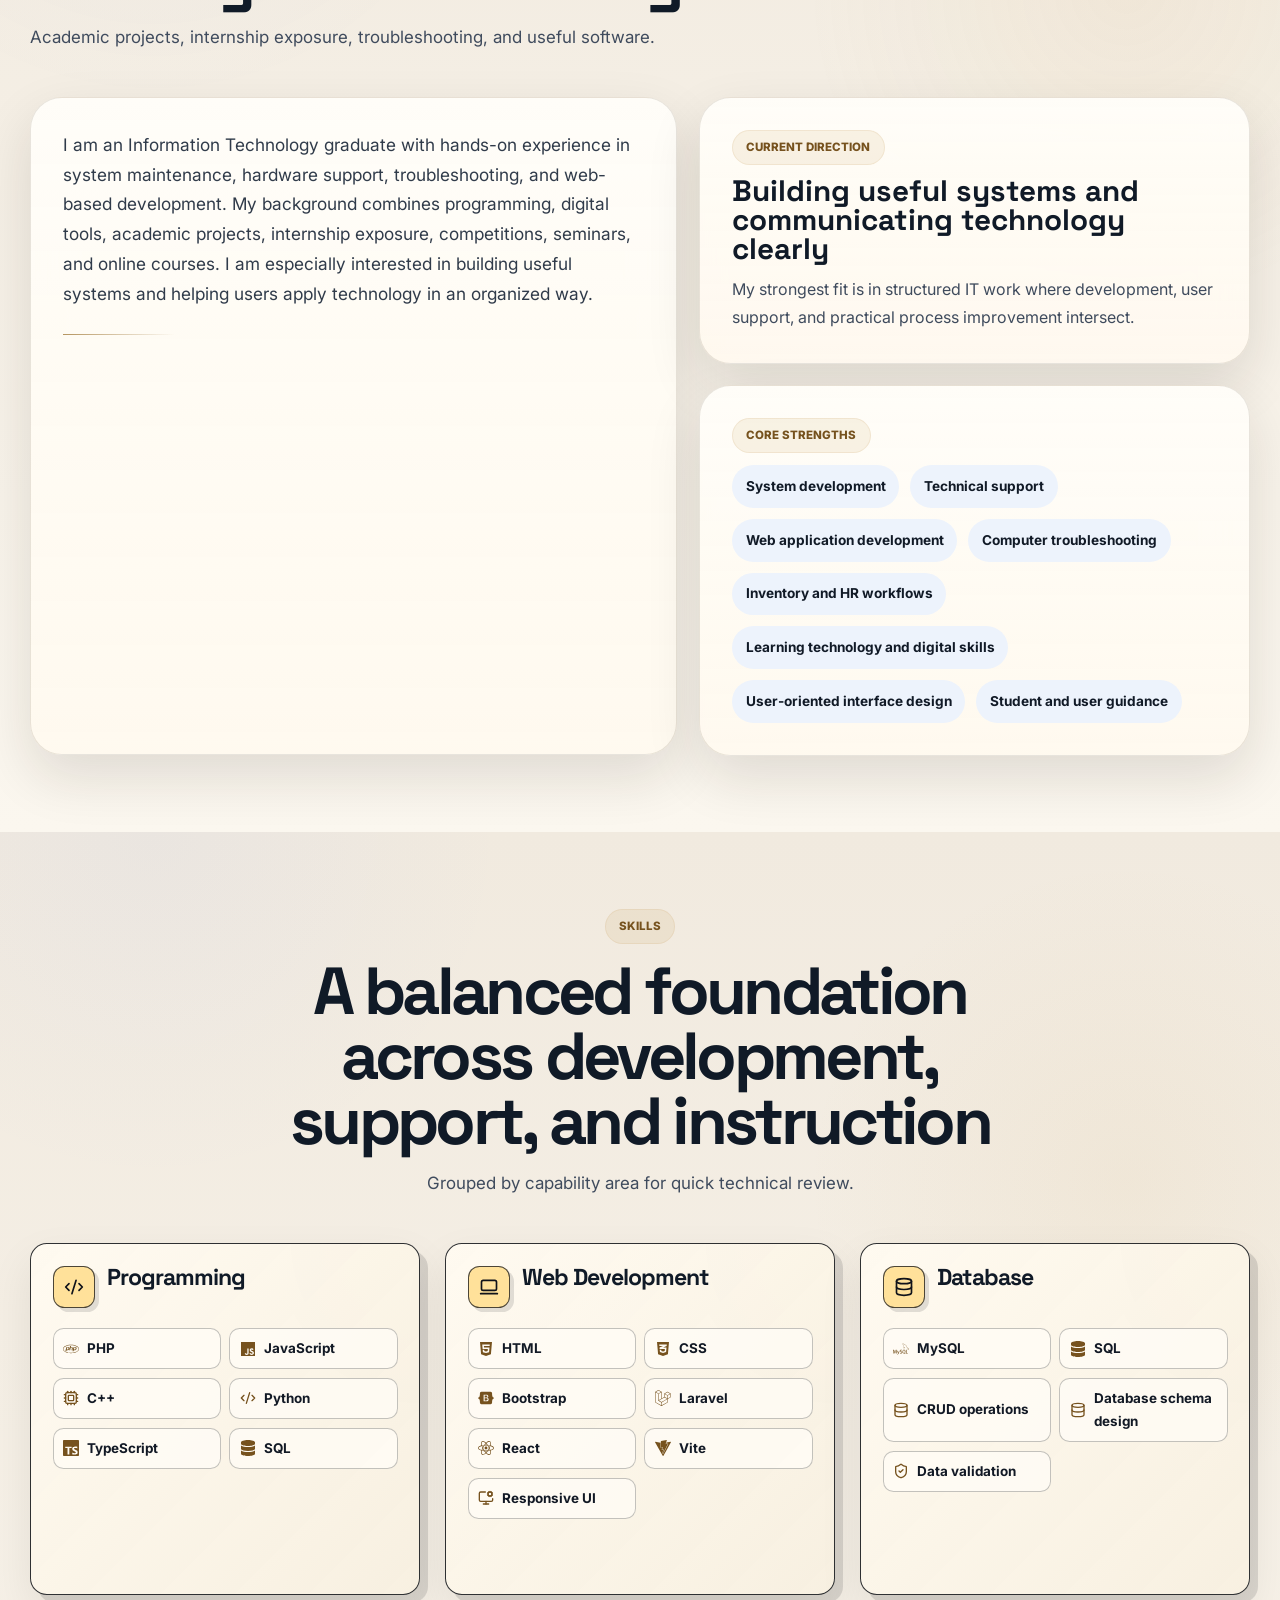
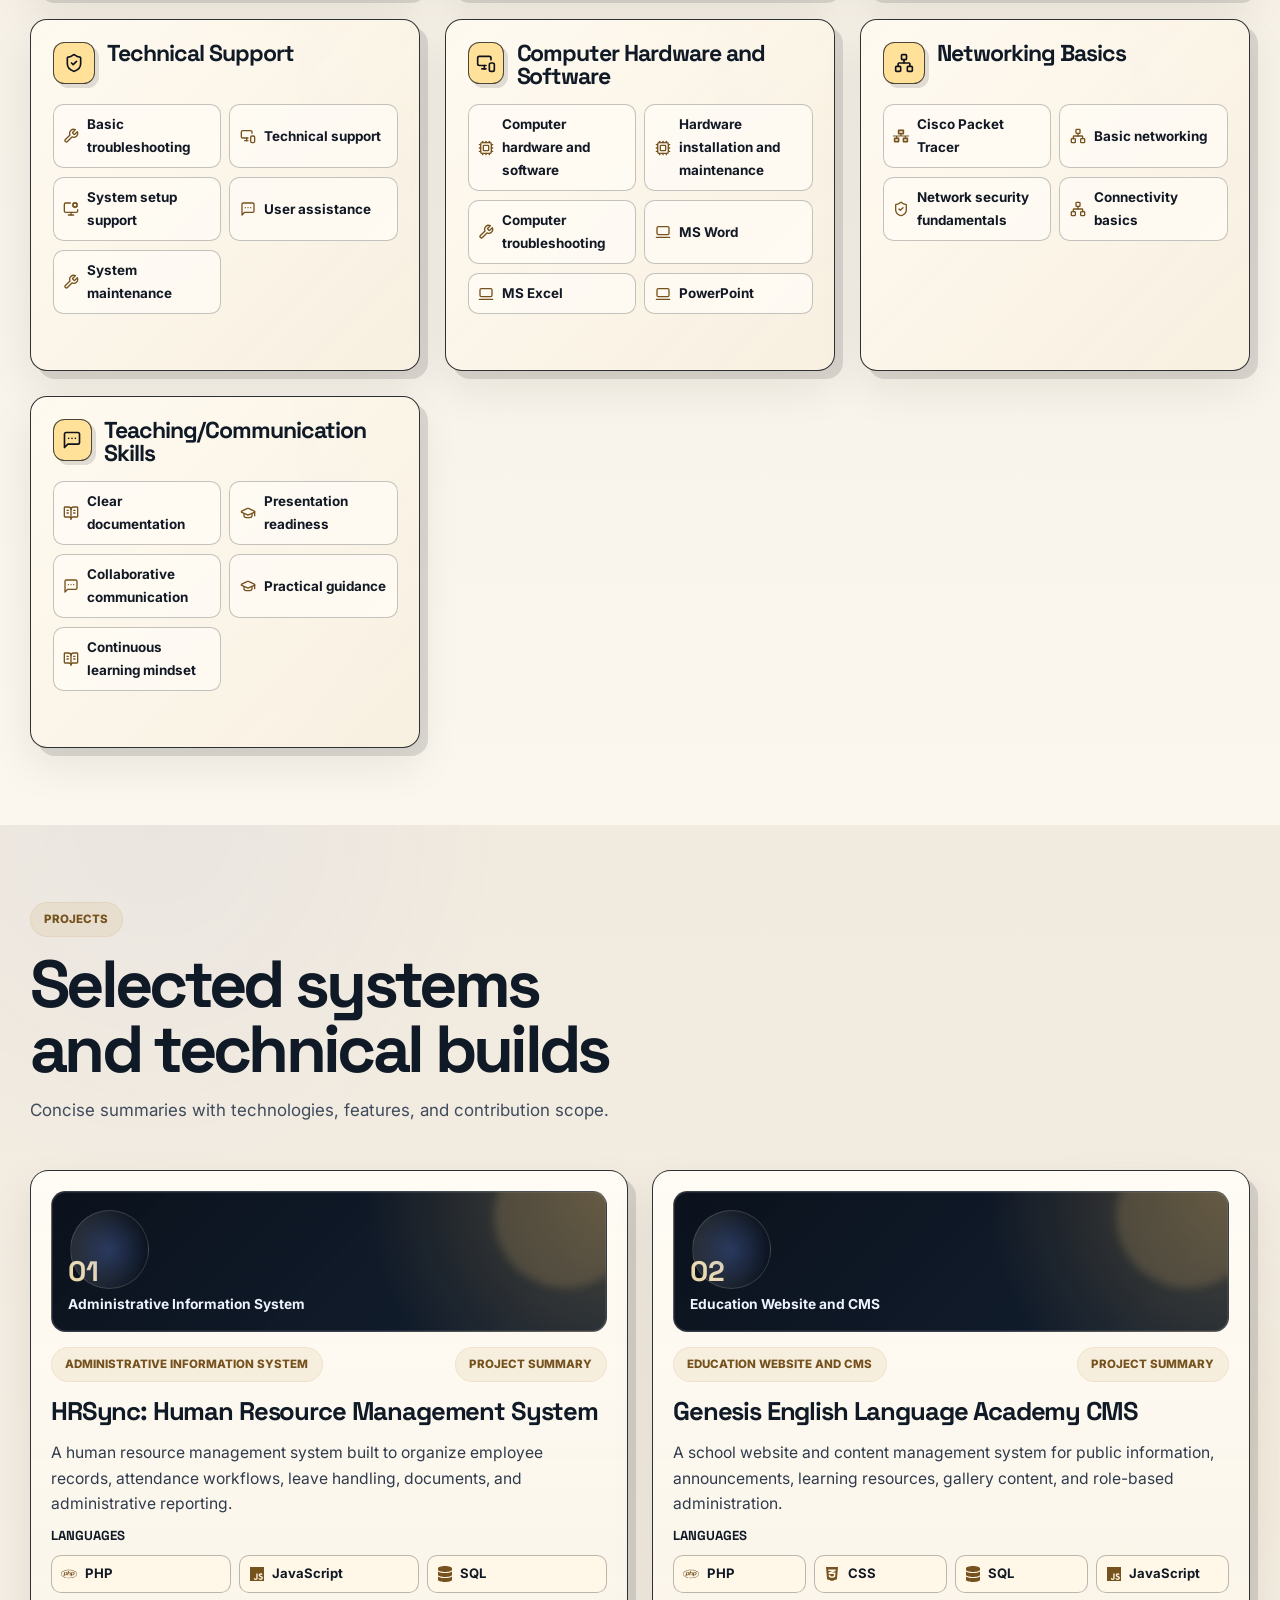
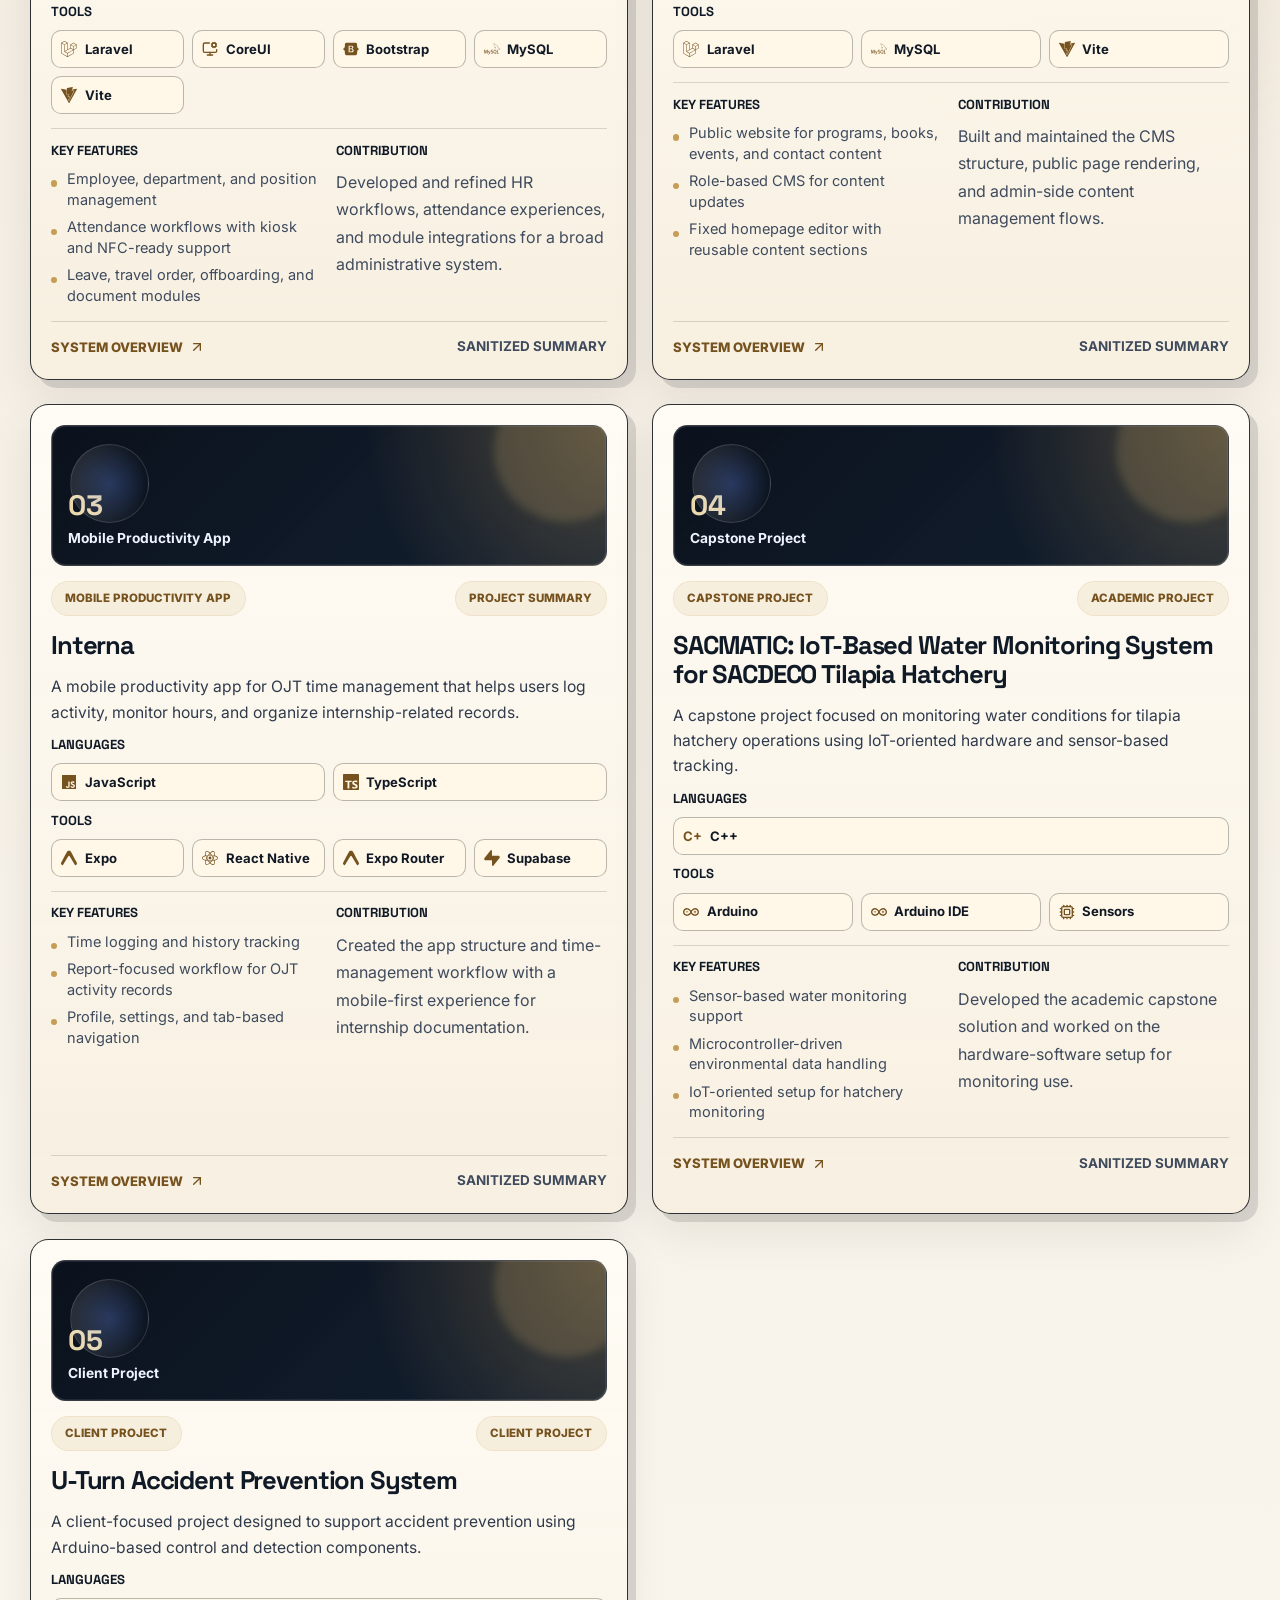
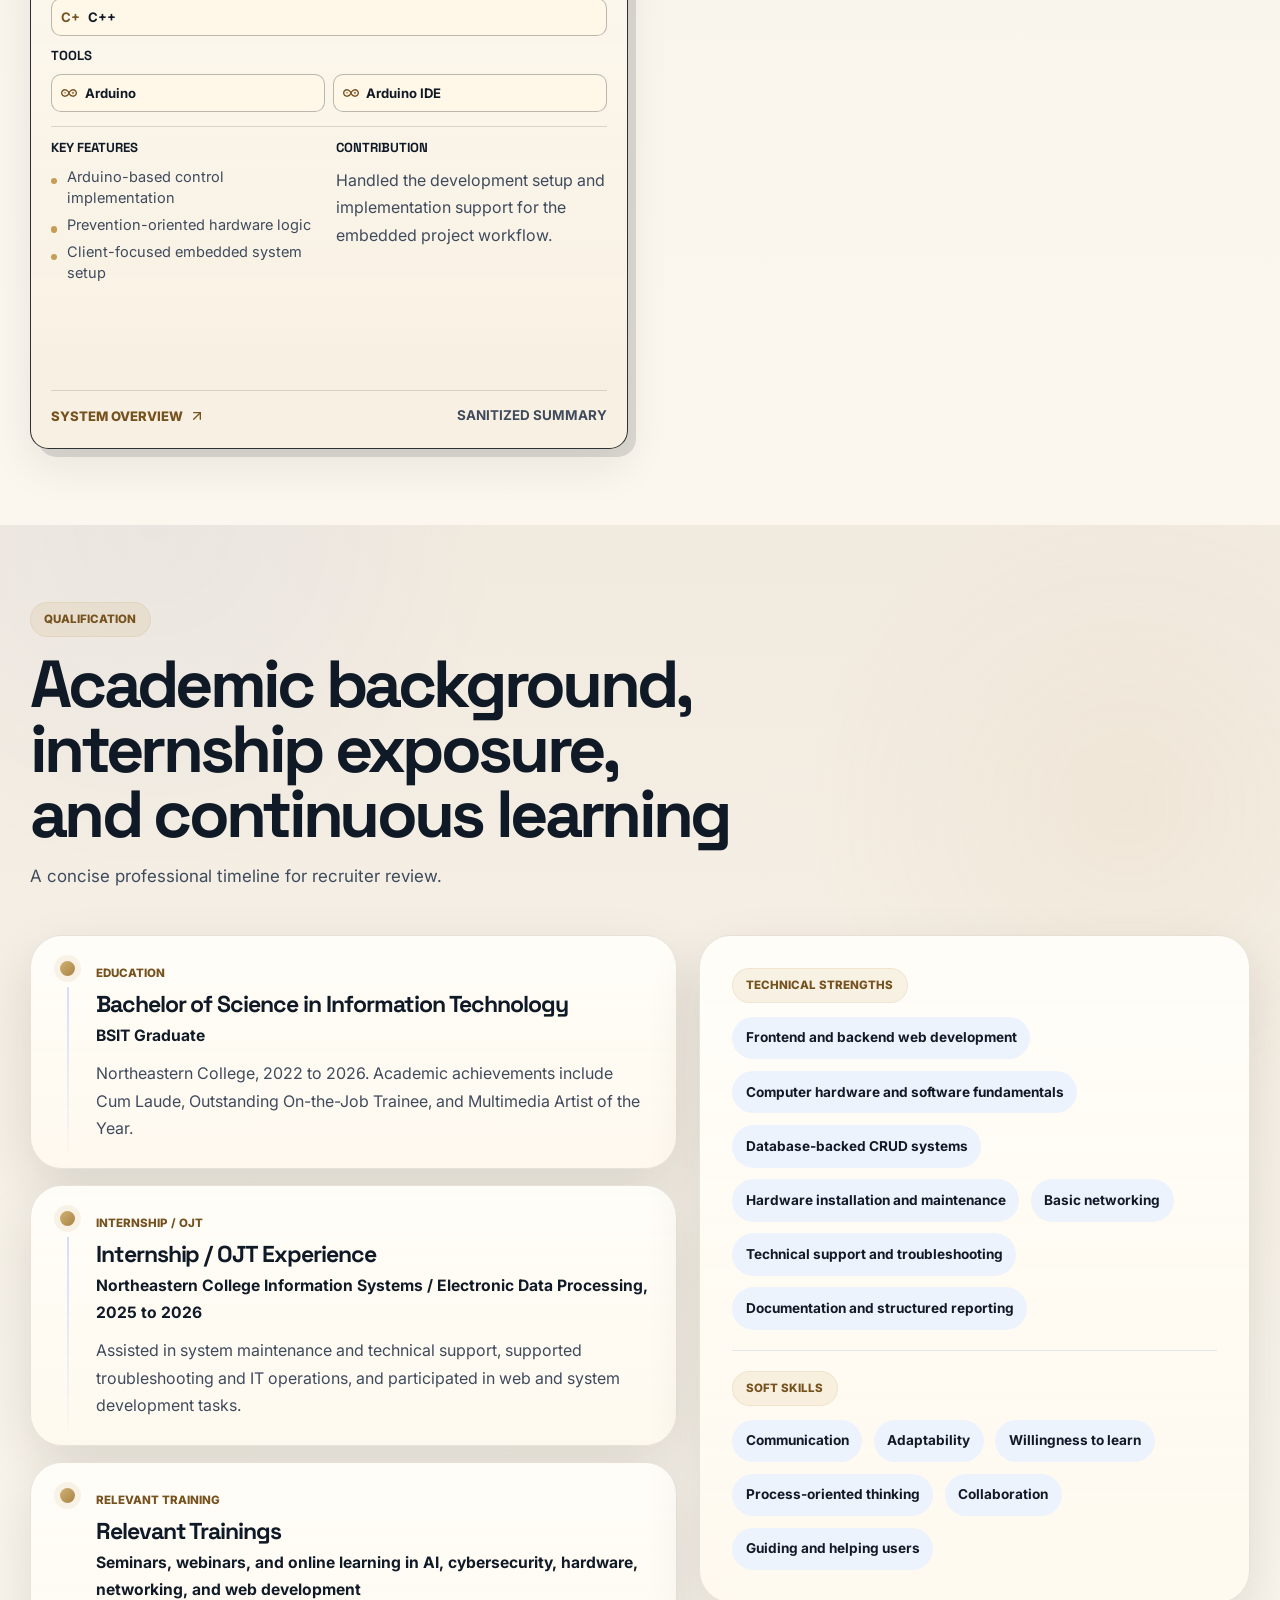
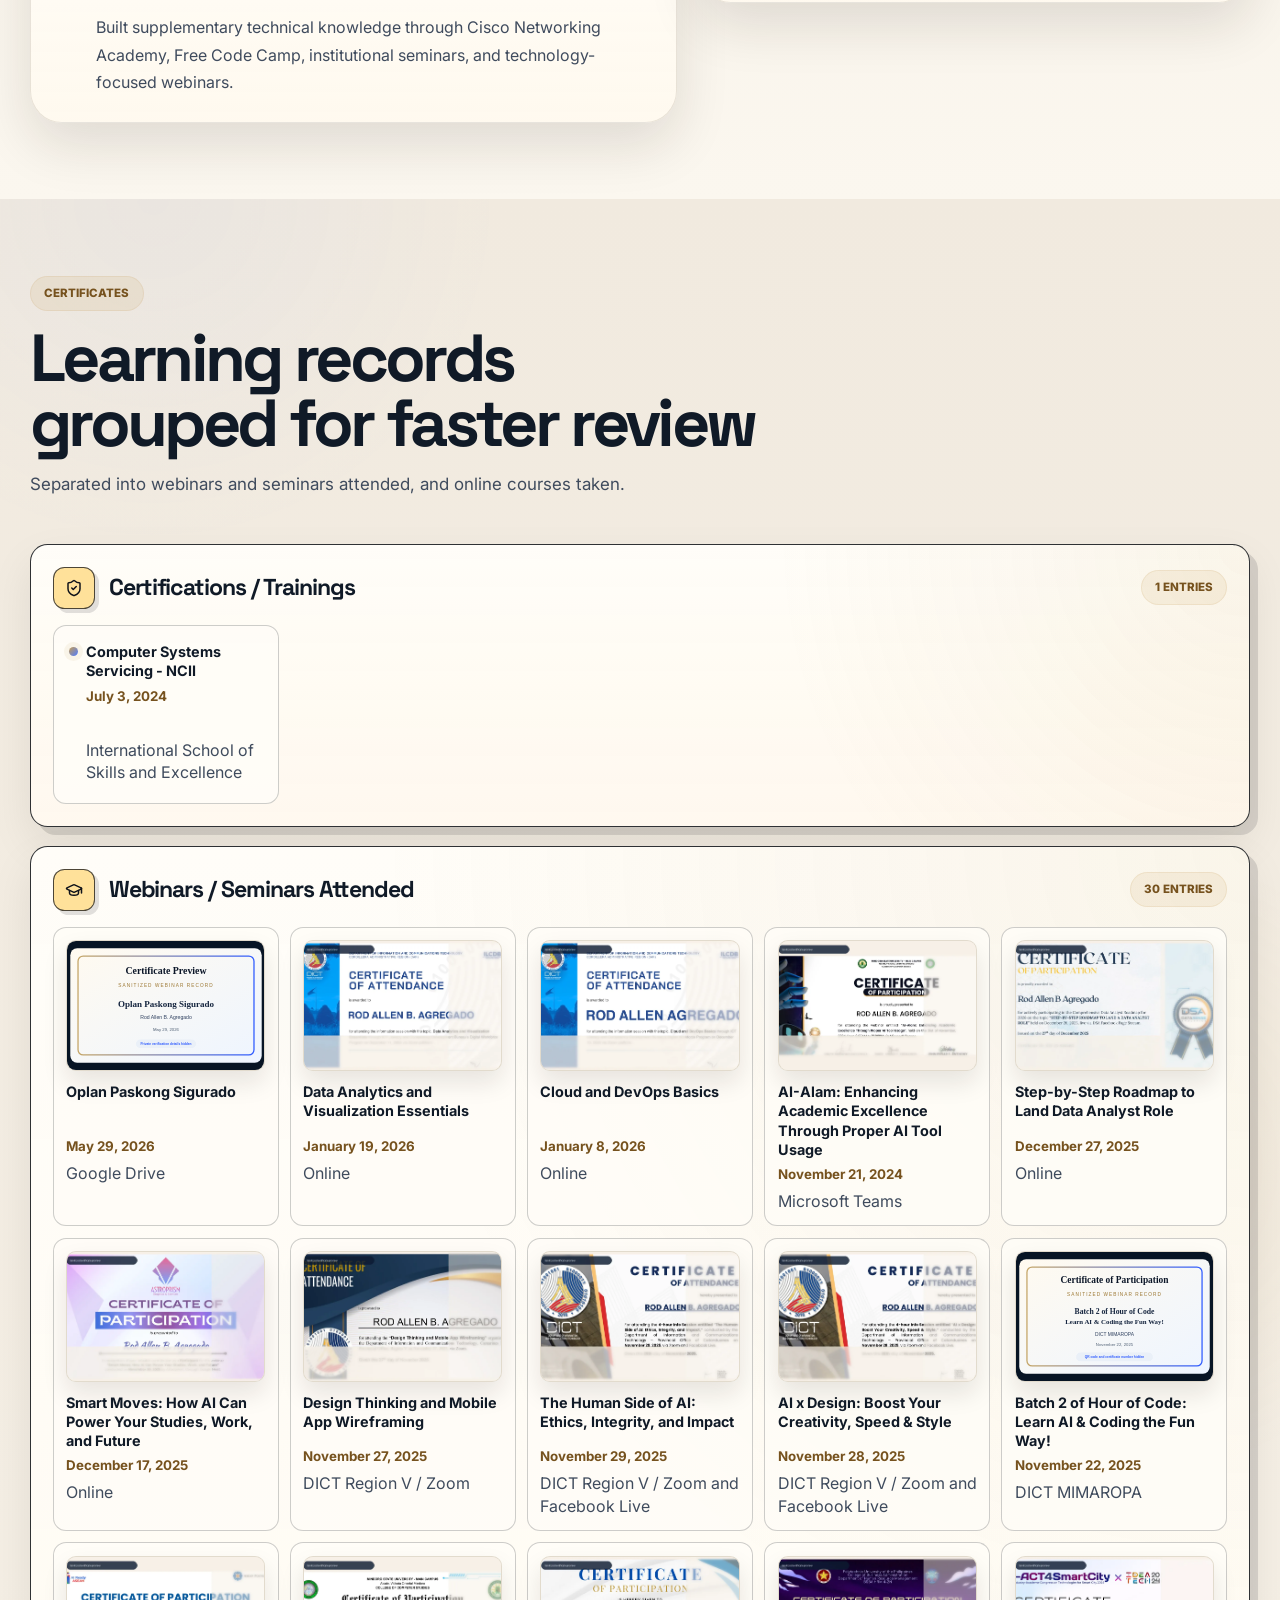
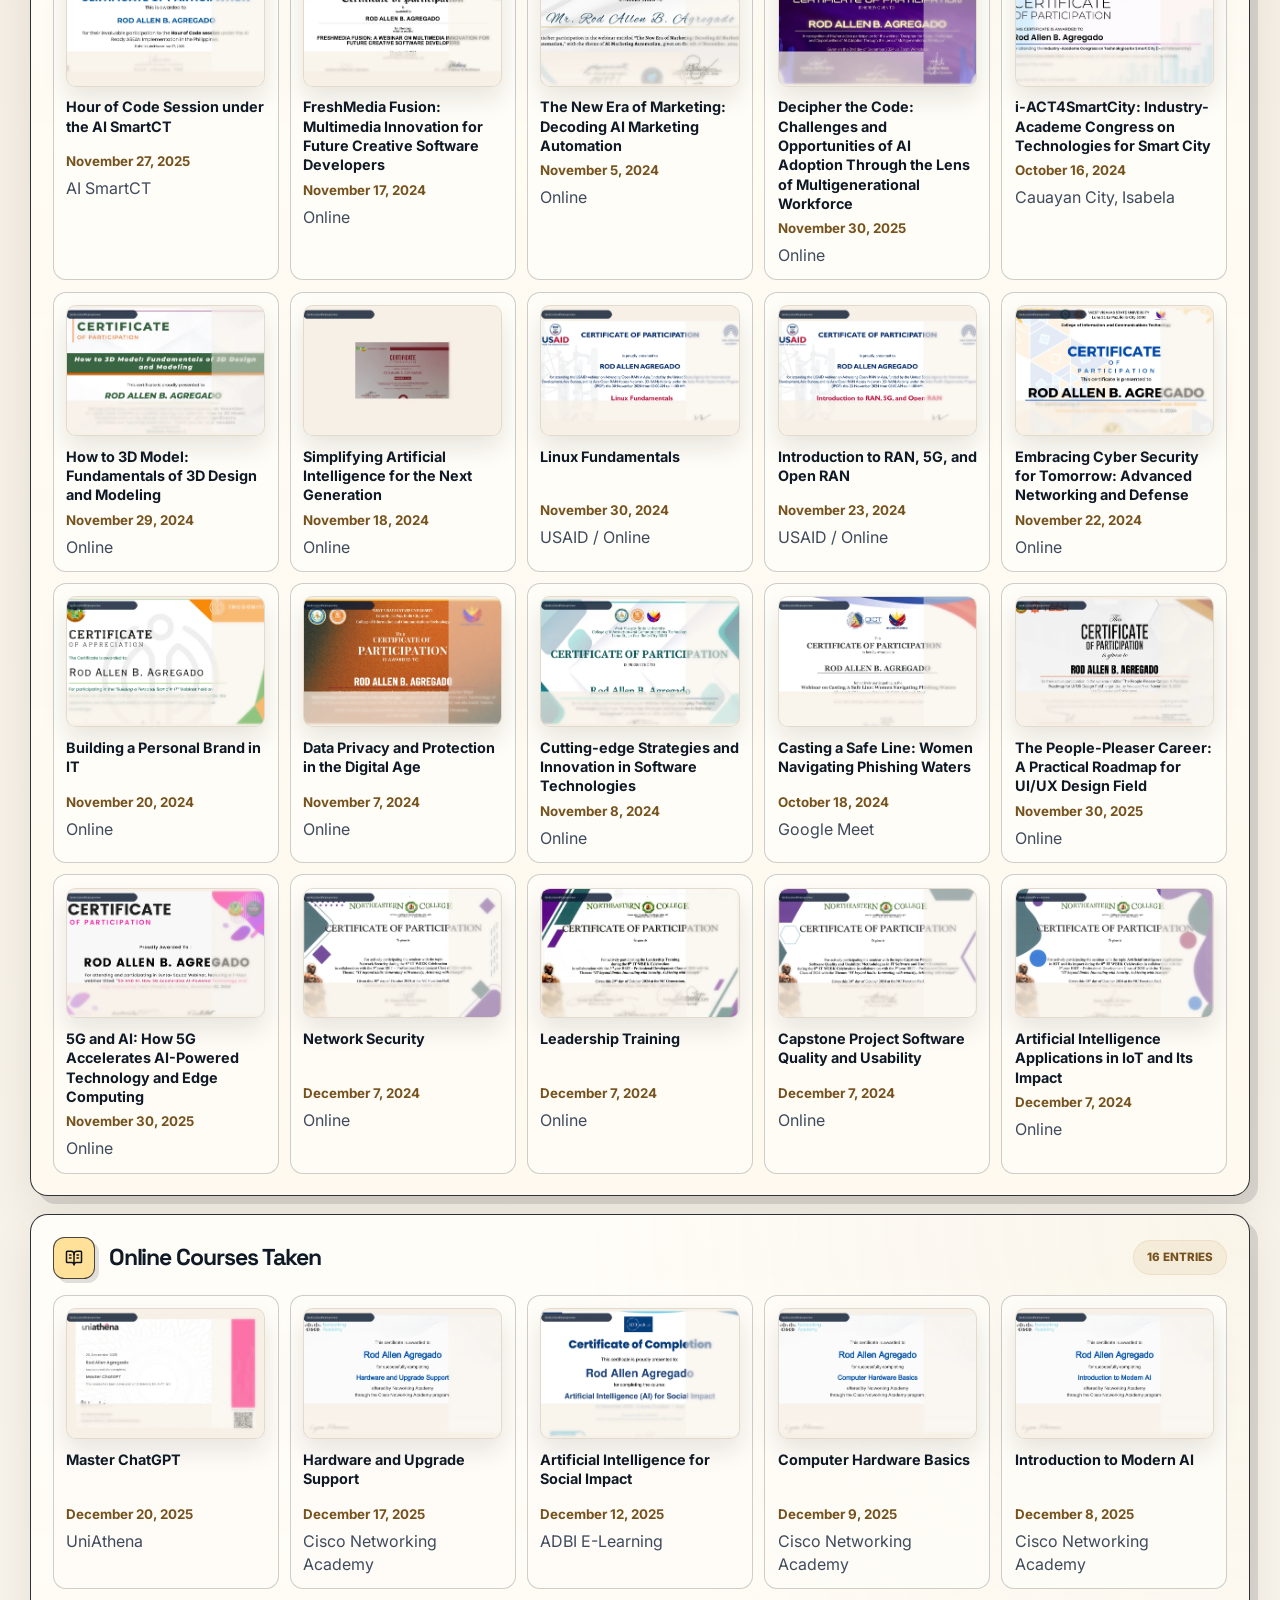
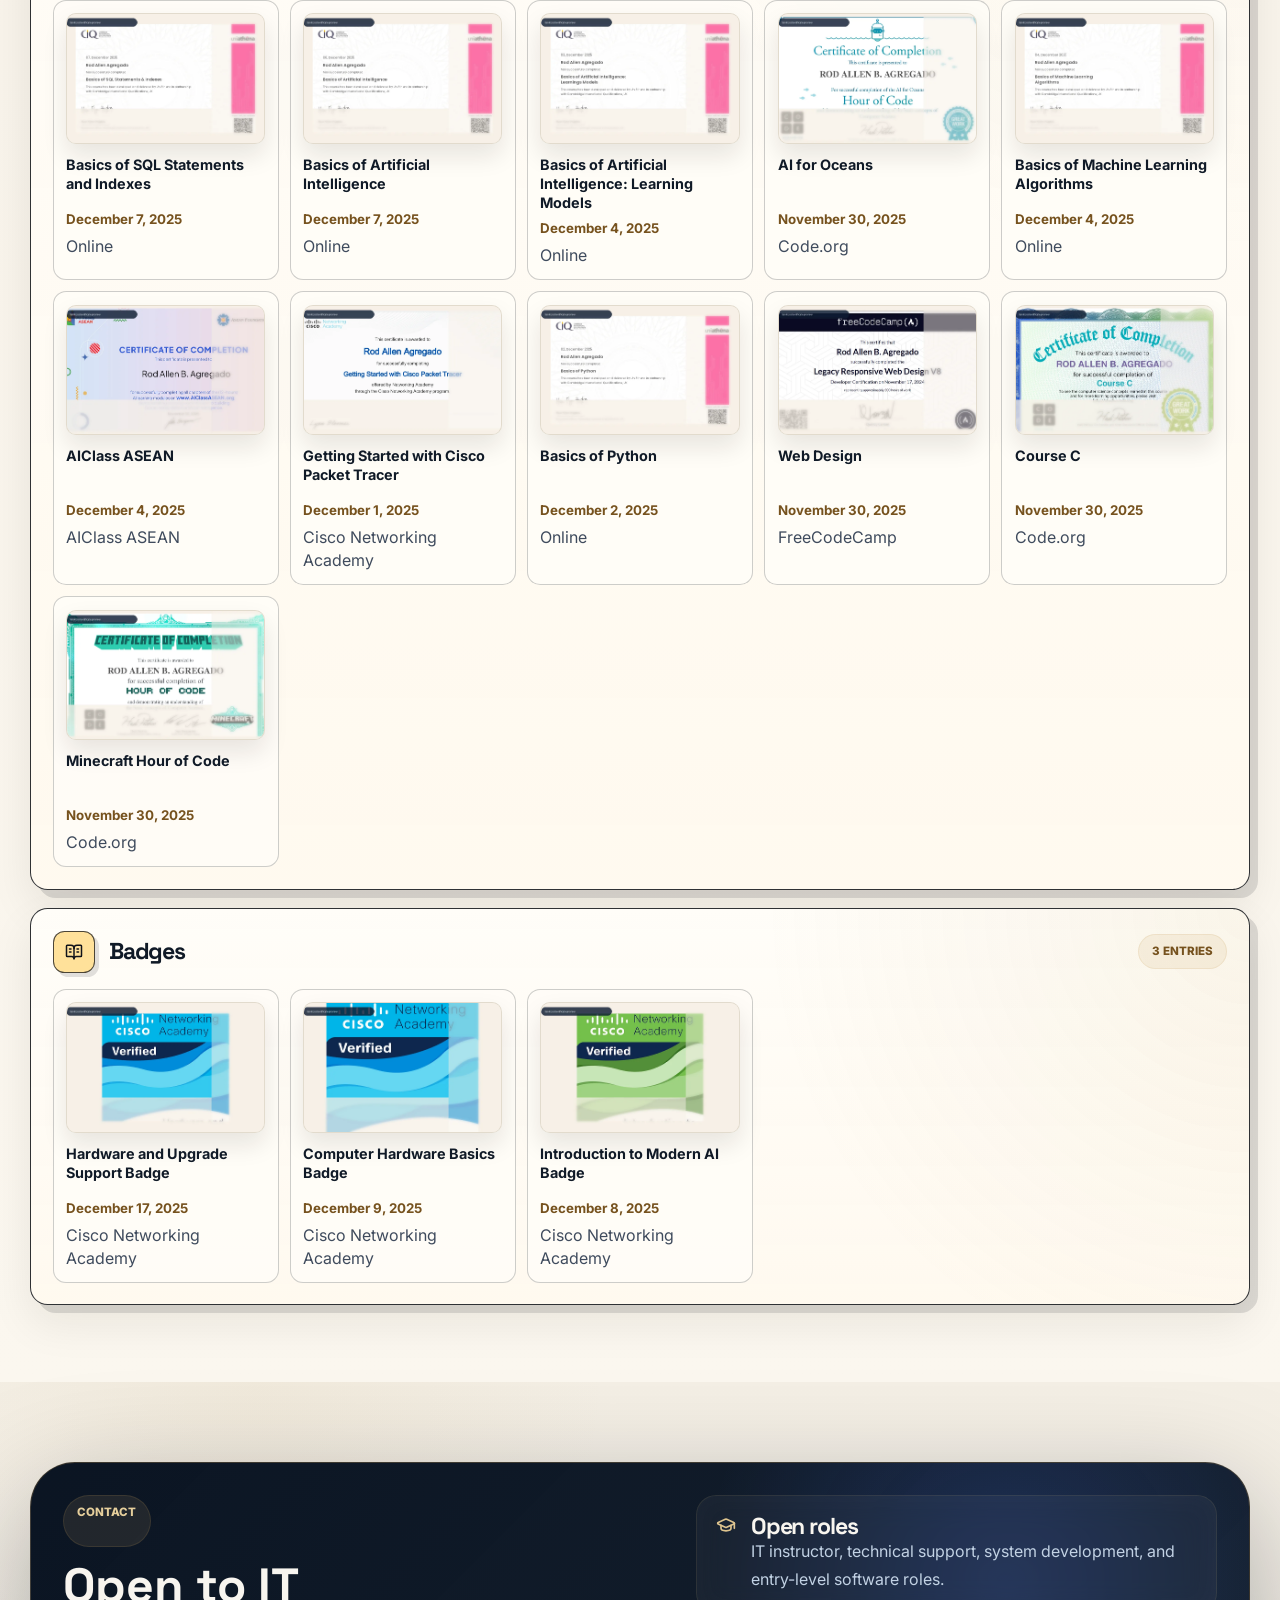
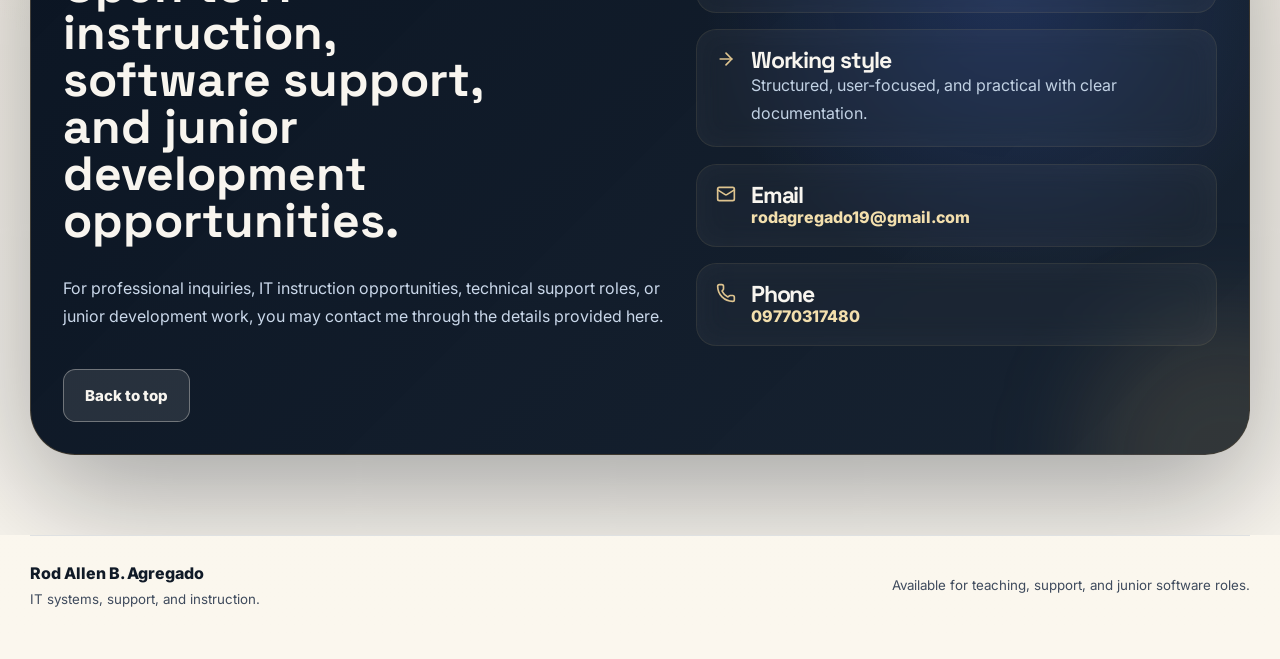
==== commit a9a448a6: "Deploy brutalist portfolio UI refinement" ====
--- a/Portfolio/index.html
+++ b/Portfolio/index.html
@@ -11,6 +11,7 @@
       content="Rod Allen B. Agregado portfolio for IT instruction, technical support, and software development."
     />
     <title>Rod Allen B. Agregado | IT Portfolio</title>
+    <script type="module" crossorigin src="/Portfolio/assets/main-vMkZJYGW.js"></script>
   </head>
   <body>
     <div id="root"></div>
@@ -21,20 +22,10 @@
         if (!isLocalHost) {
           const stylesheet = document.createElement("link");
           stylesheet.rel = "stylesheet";
-          stylesheet.href = "/Portfolio/assets/app-DbEsZ1T-.css?v=20260529-full-ui-optimization";
+          stylesheet.href = "/Portfolio/assets/app-BqvCXp7J.css?v=20260529-brutalist-premium";
           document.head.appendChild(stylesheet);
         }
       })();
     </script>
-    <script type="module">
-      const isLocalHost = ["localhost", "127.0.0.1"].includes(window.location.hostname);
-      const loadModule = new Function("path", "return import(path)");
-
-      if (isLocalHost) {
-        loadModule("/src/app-entry.jsx");
-      } else {
-        loadModule("/Portfolio/assets/app-Hzb9I45D.js?v=20260529-full-ui-optimization");
-      }
-    </script>
   </body>
 </html>
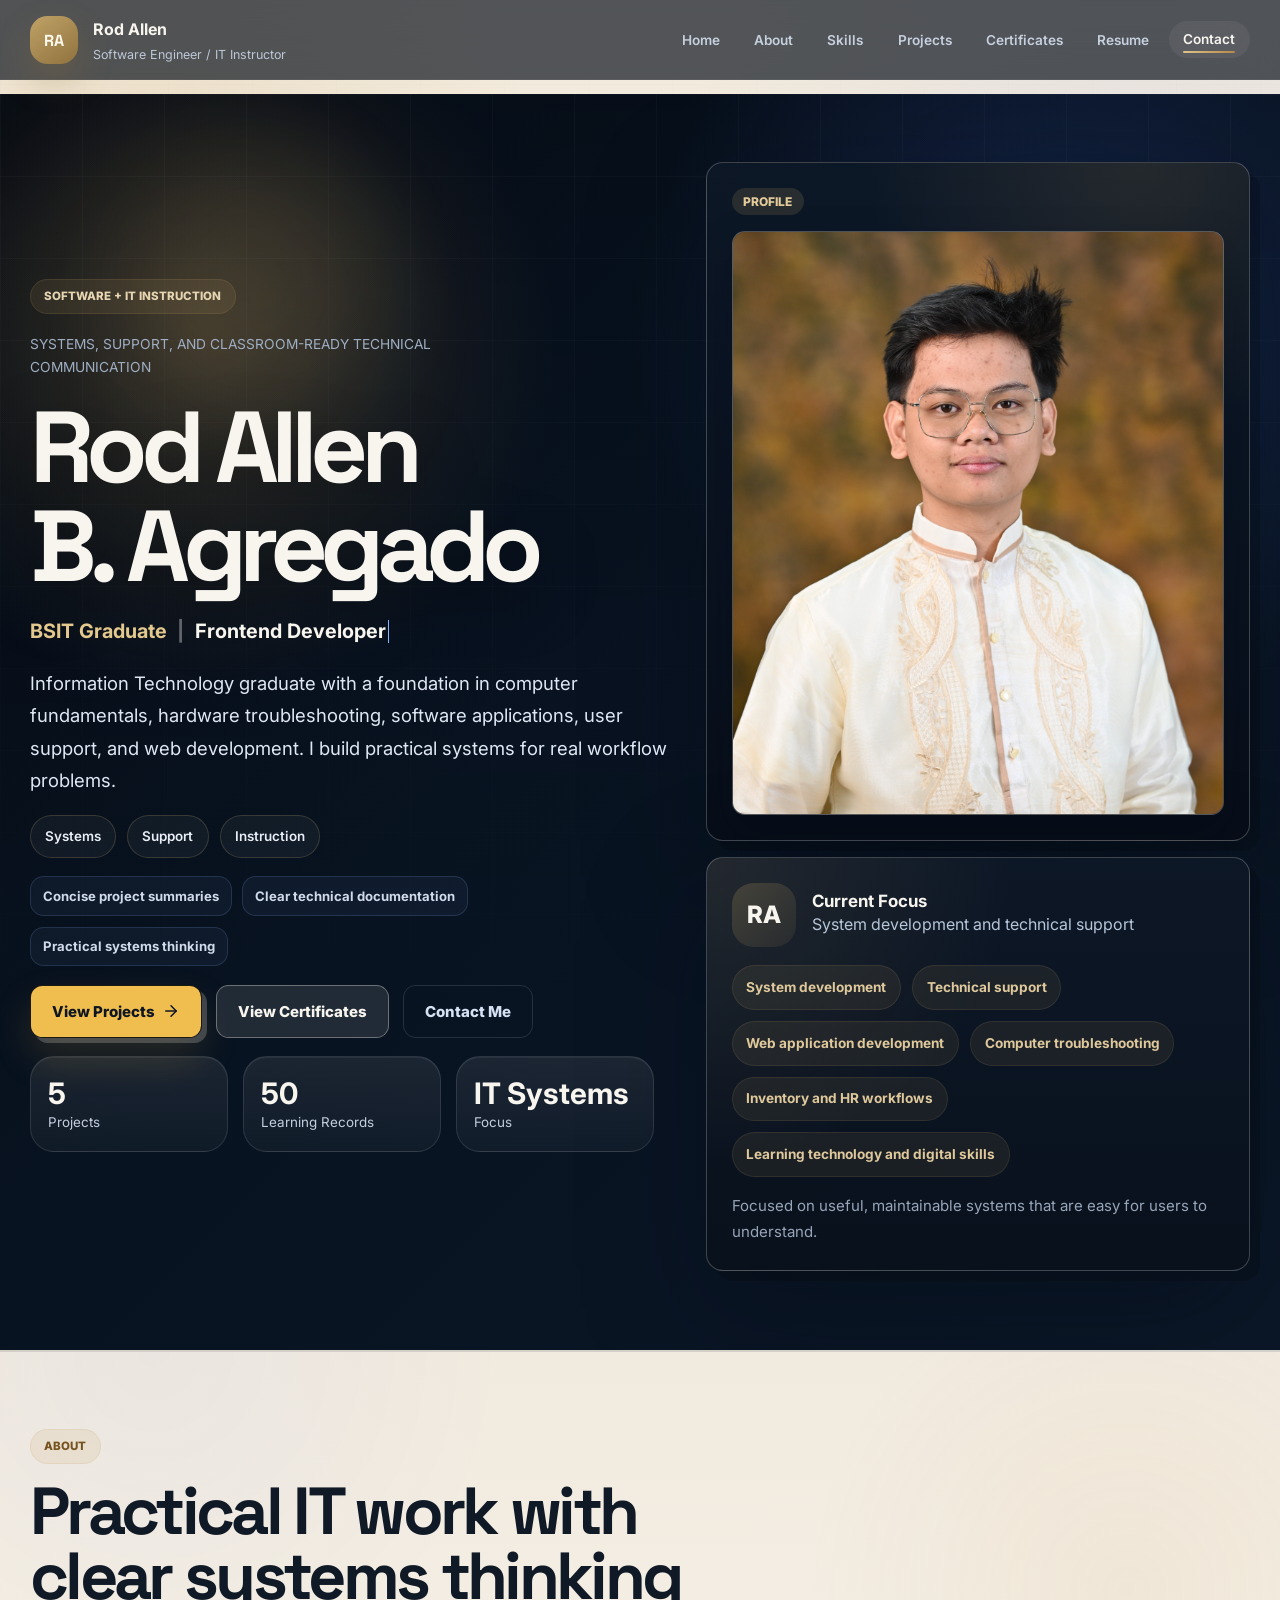
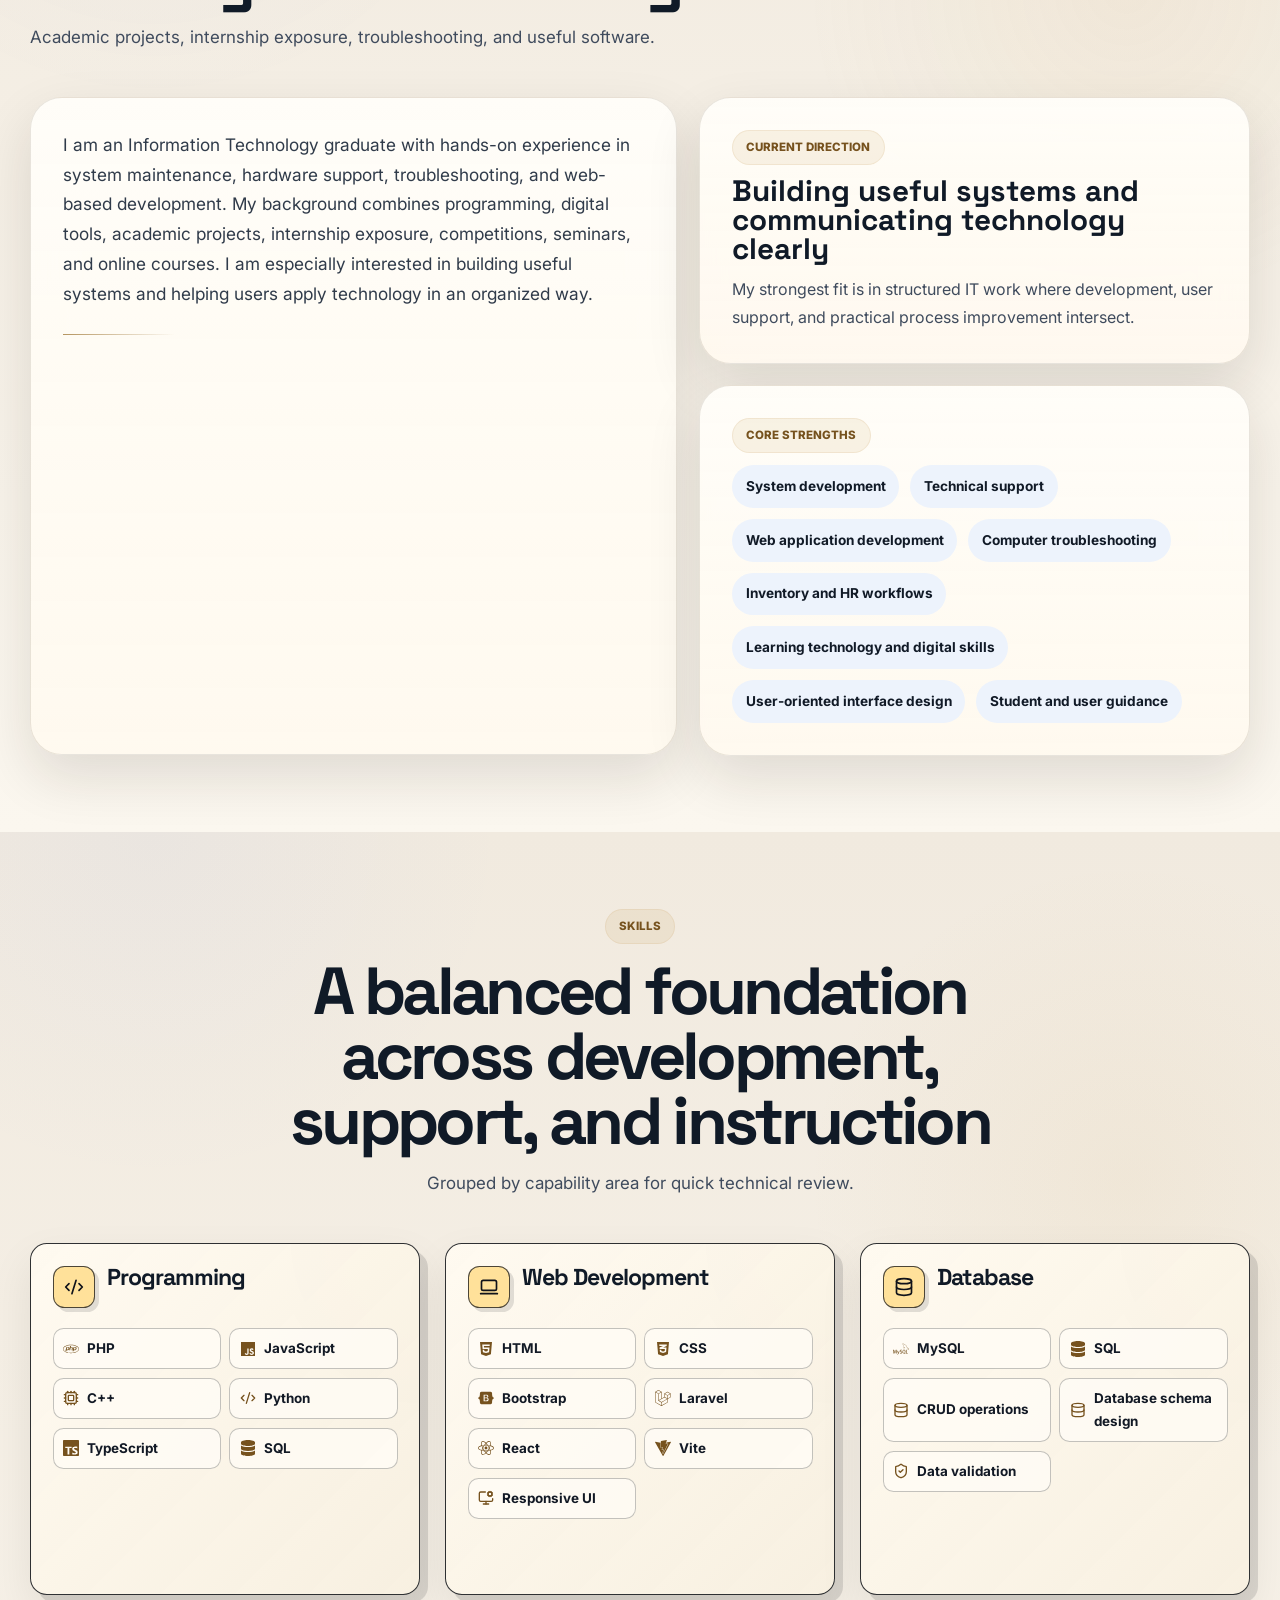
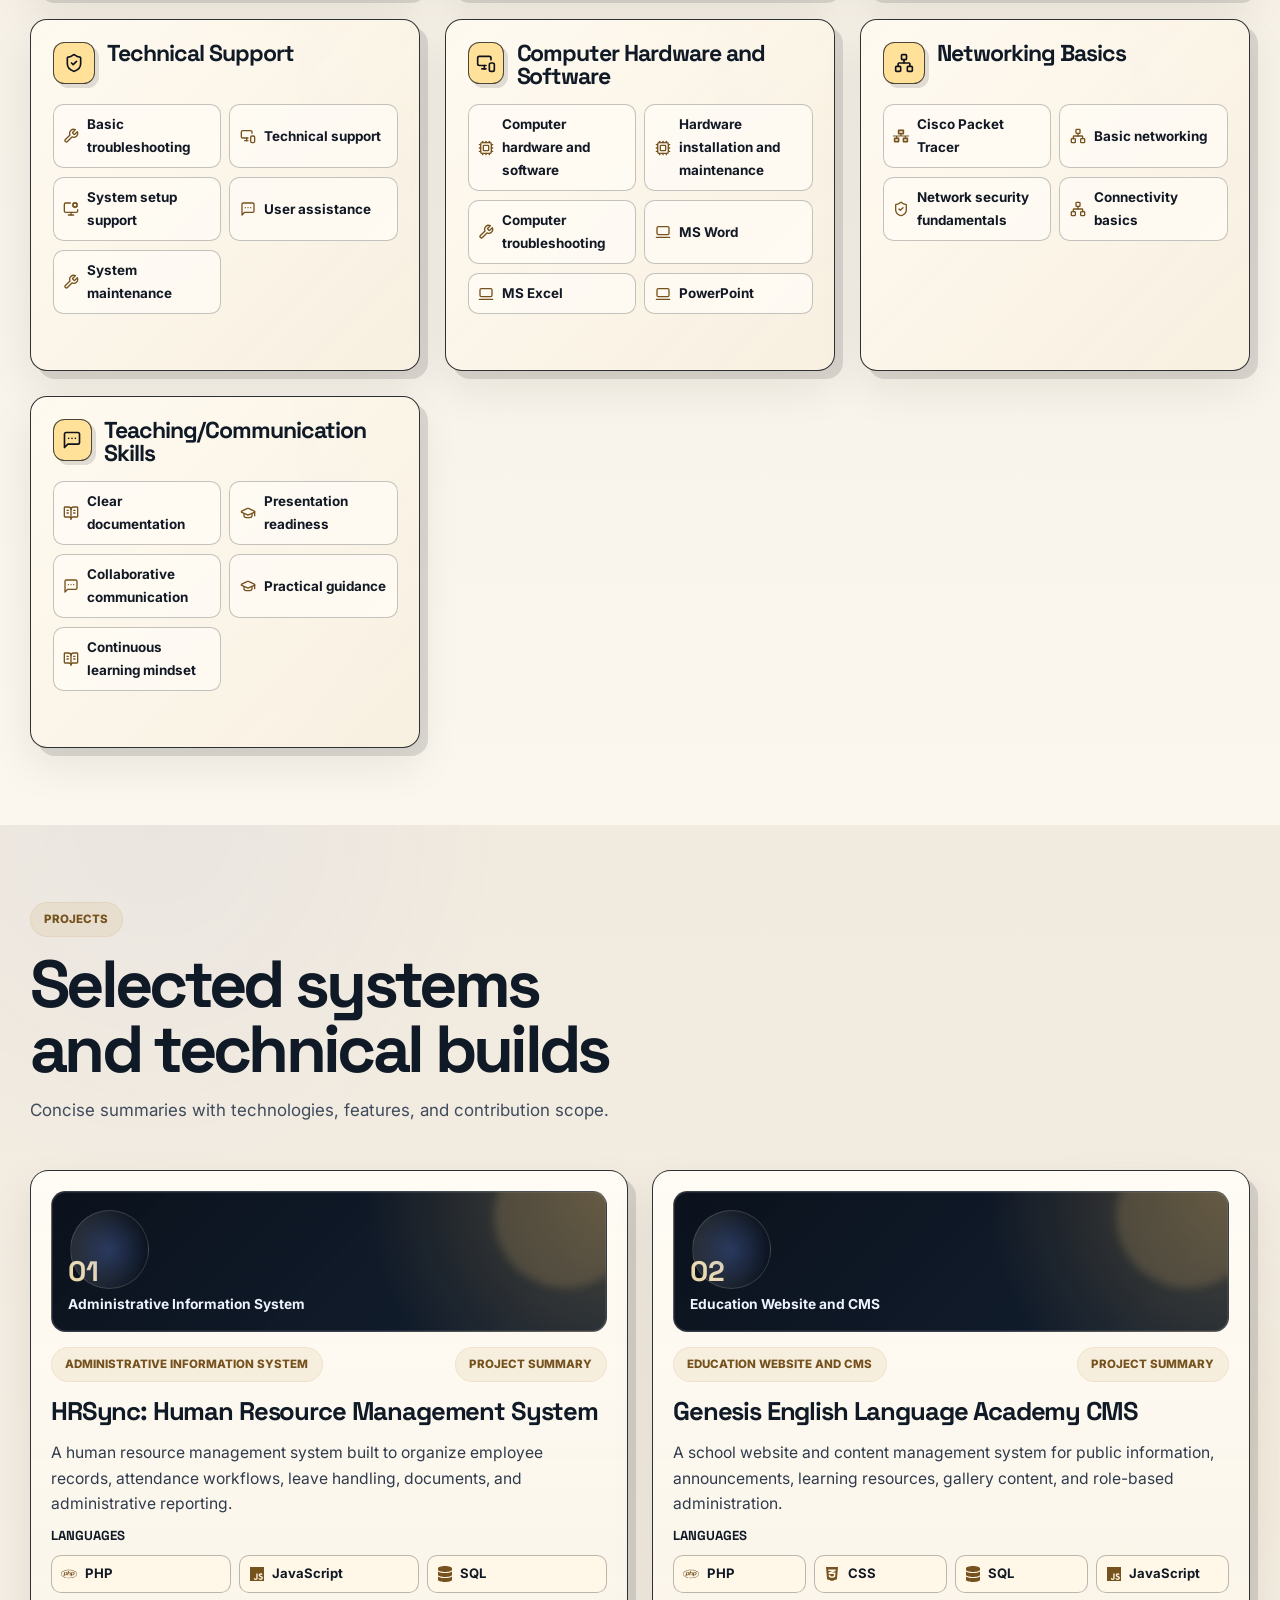
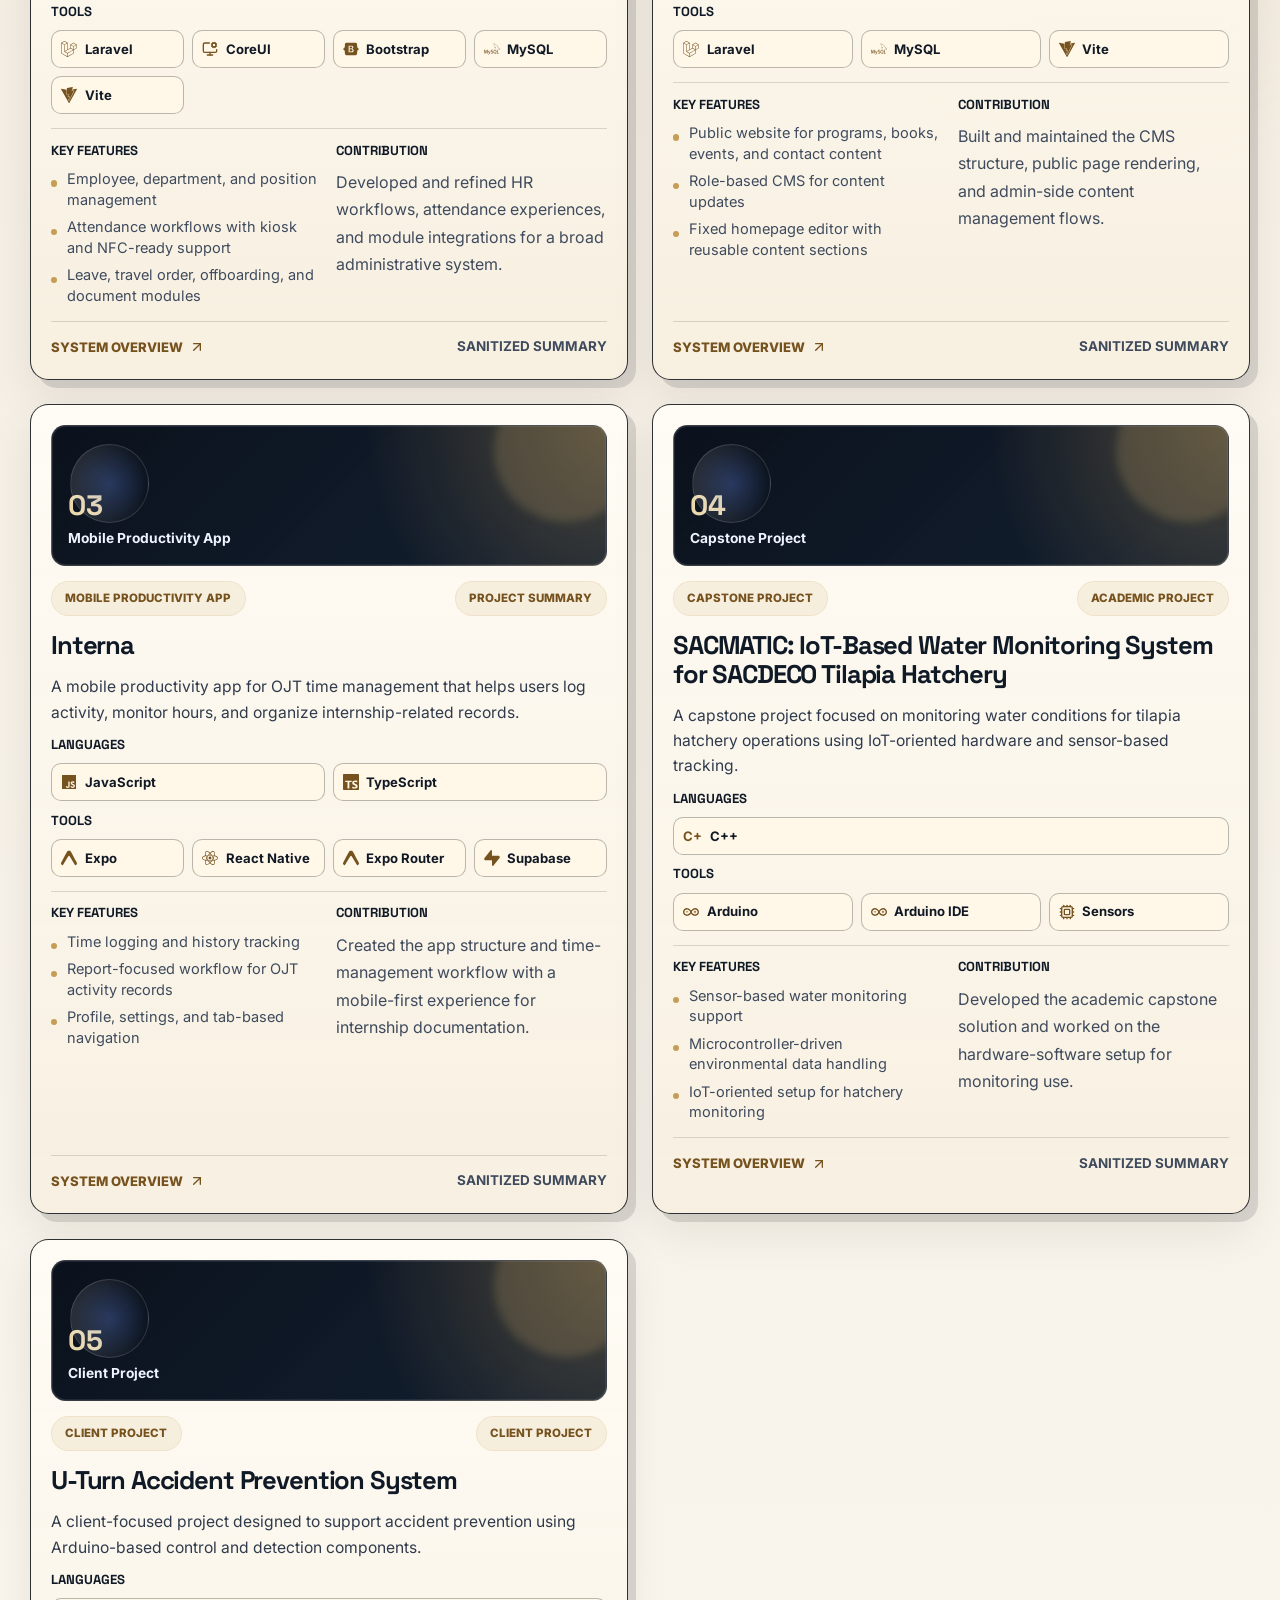
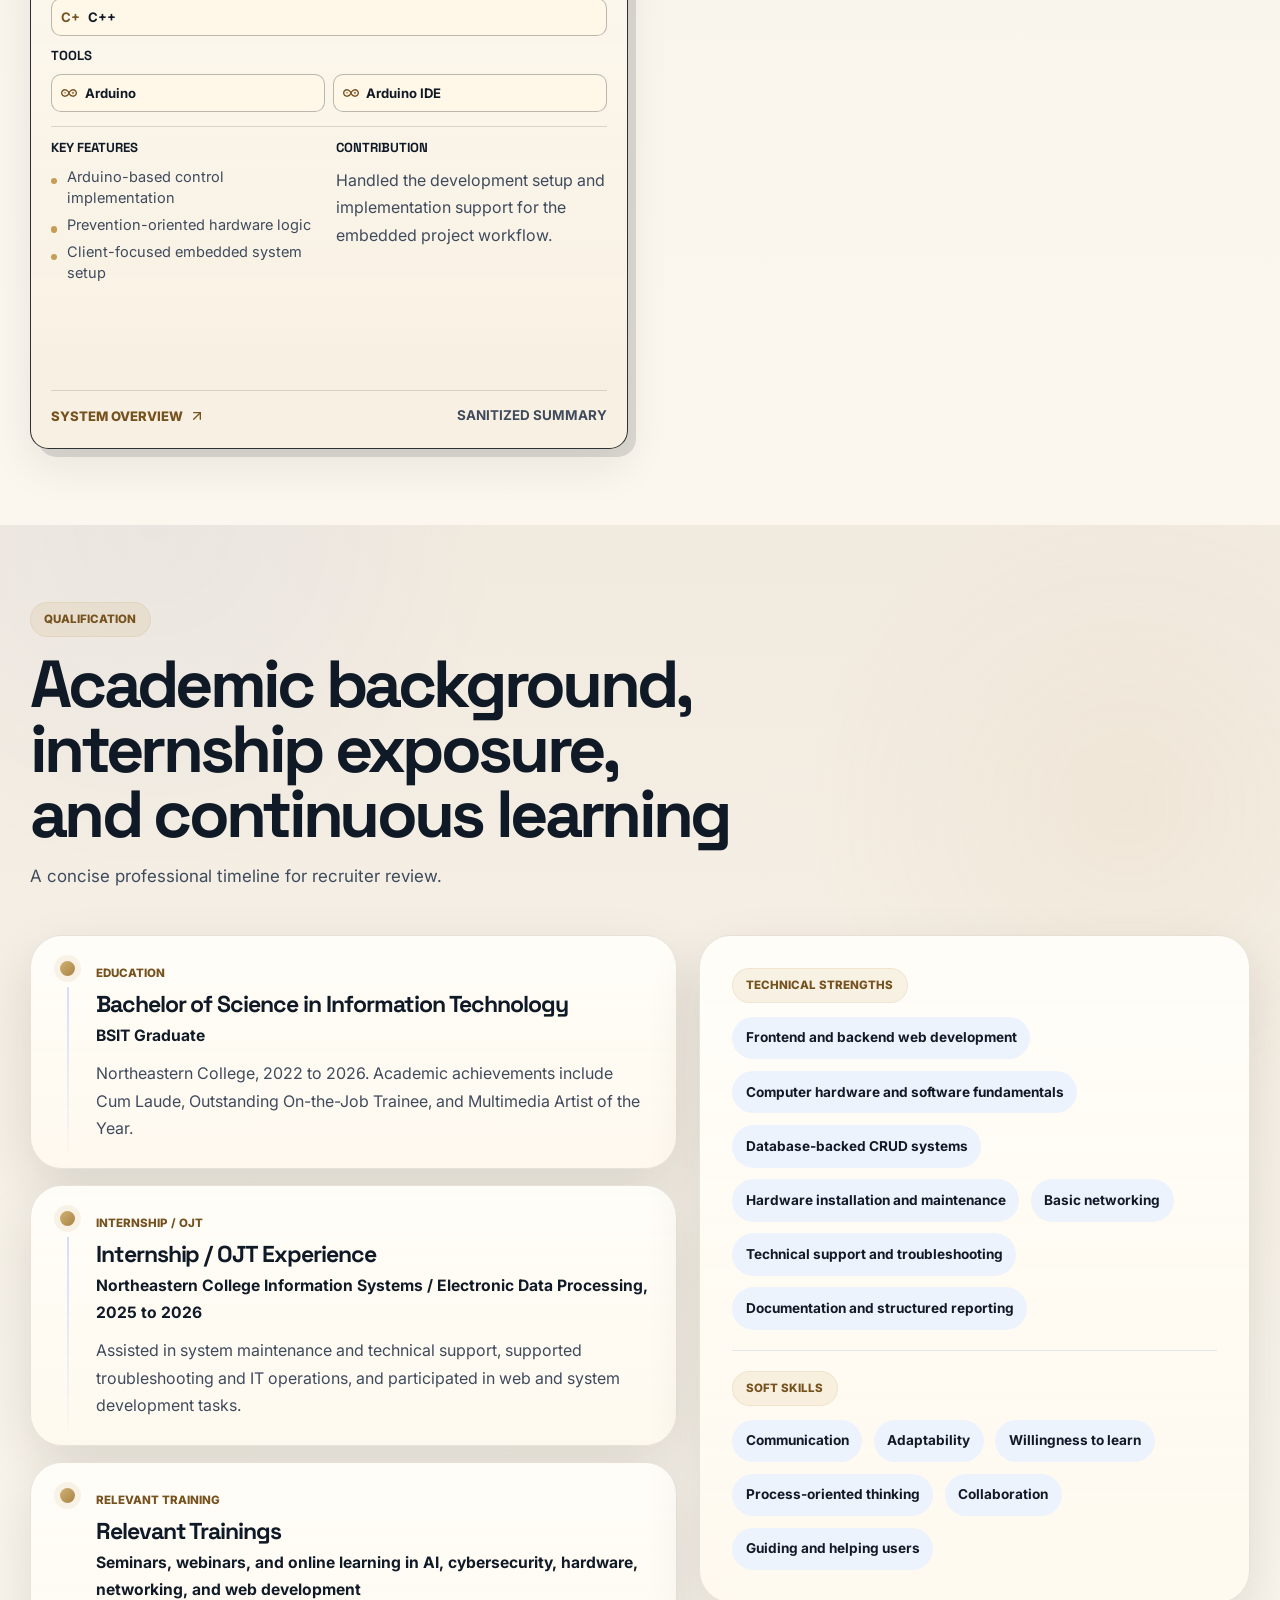
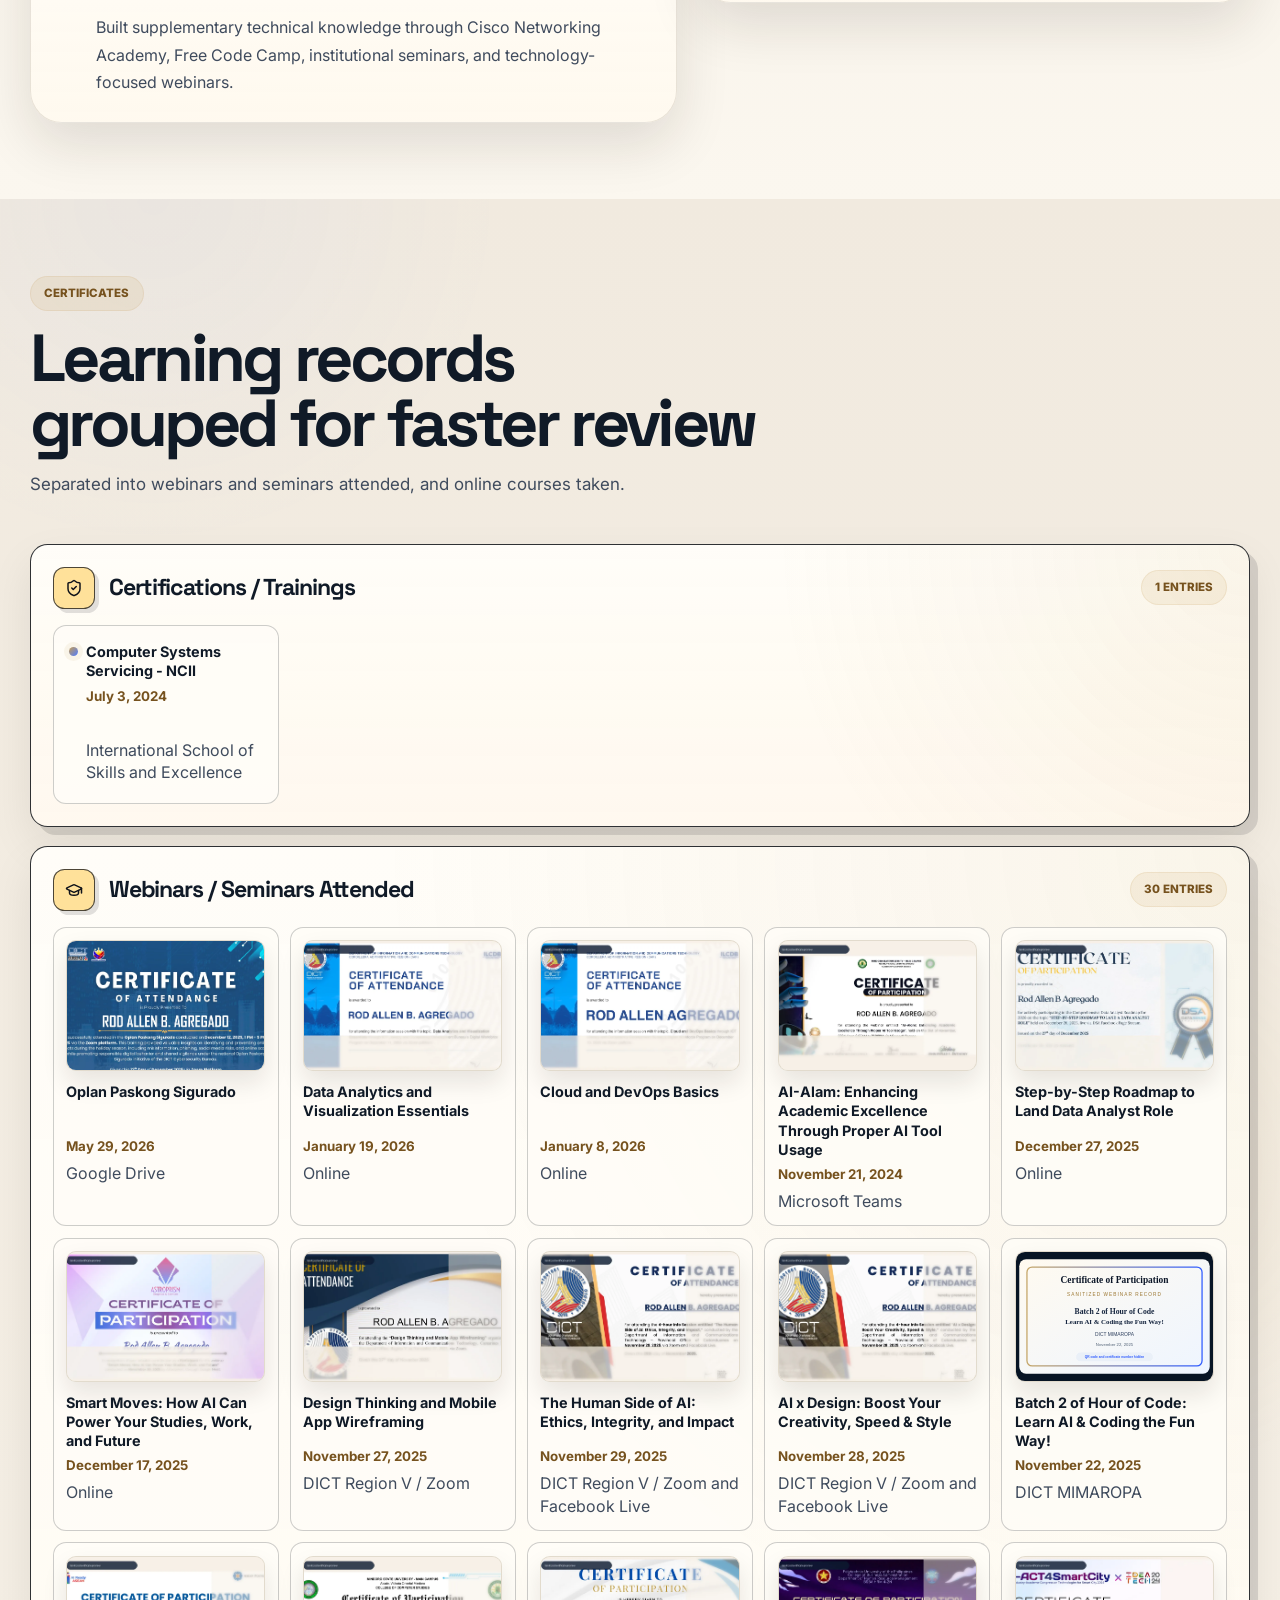
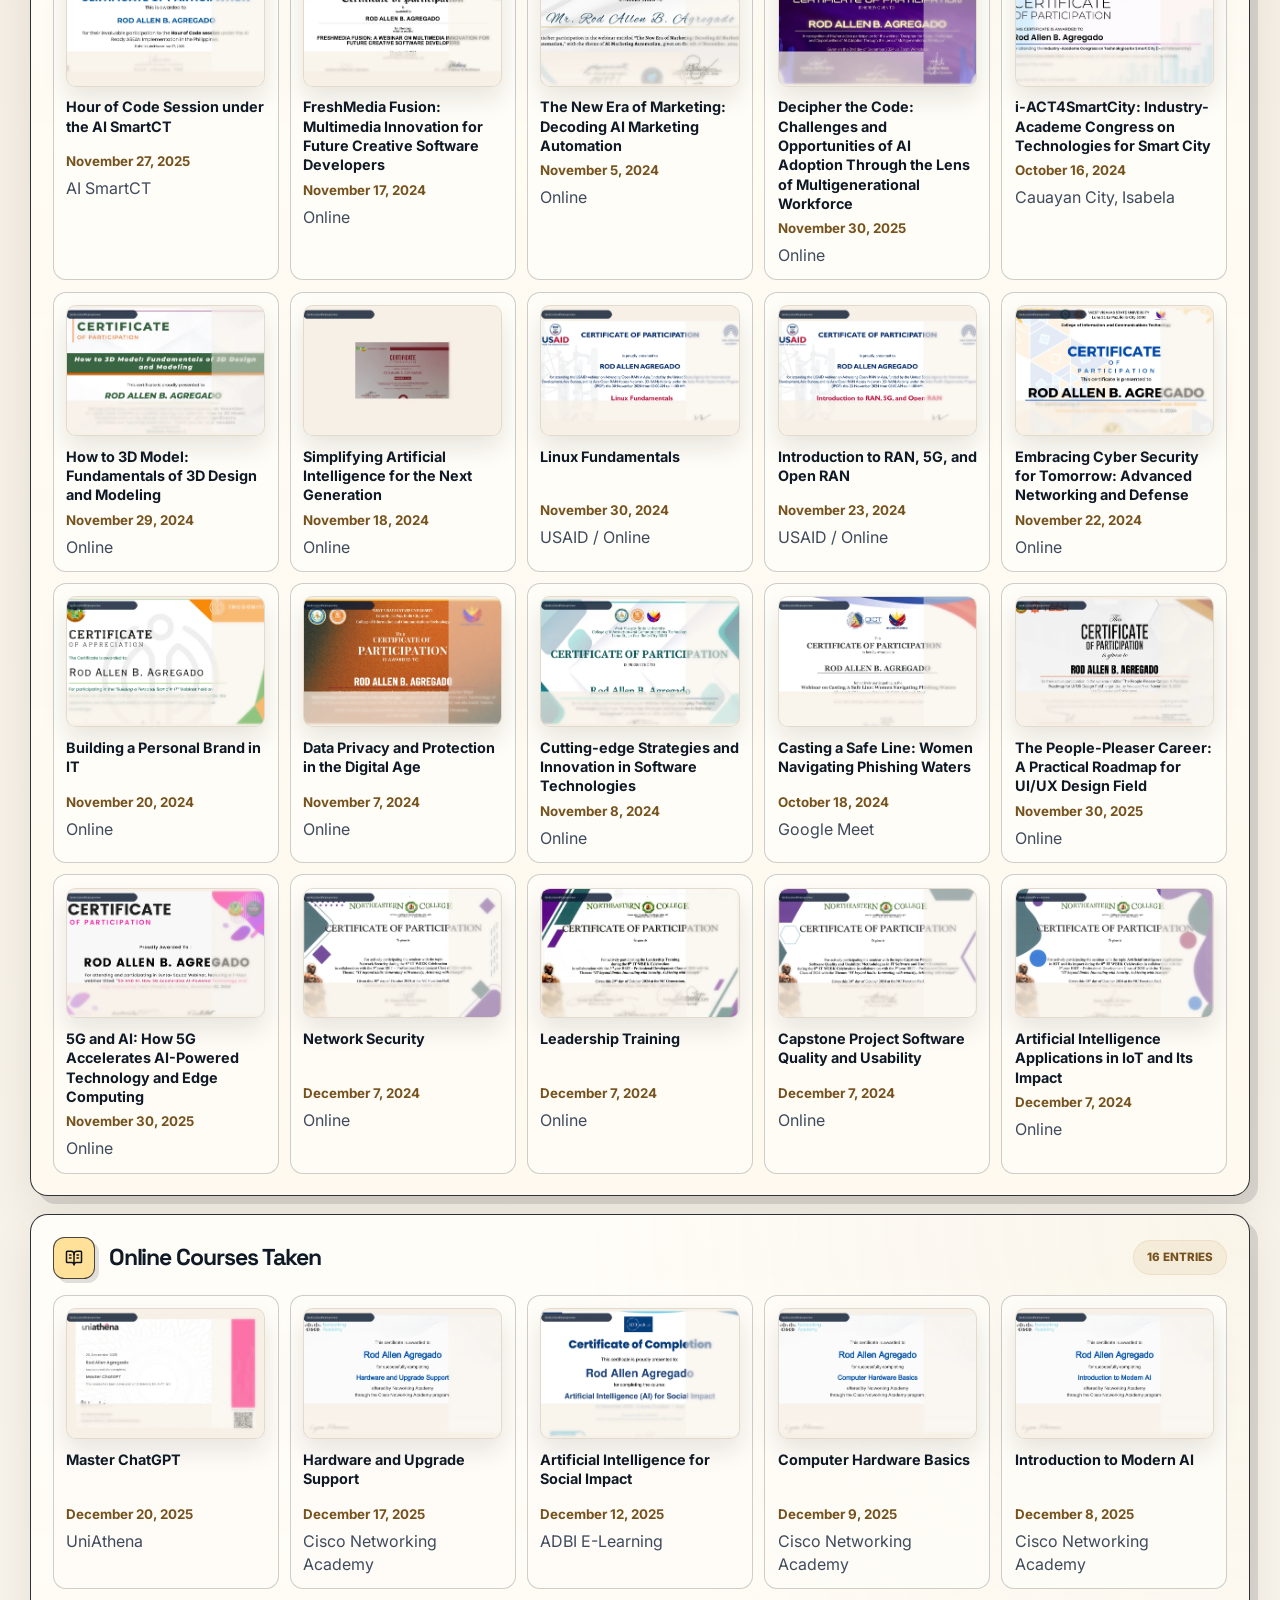
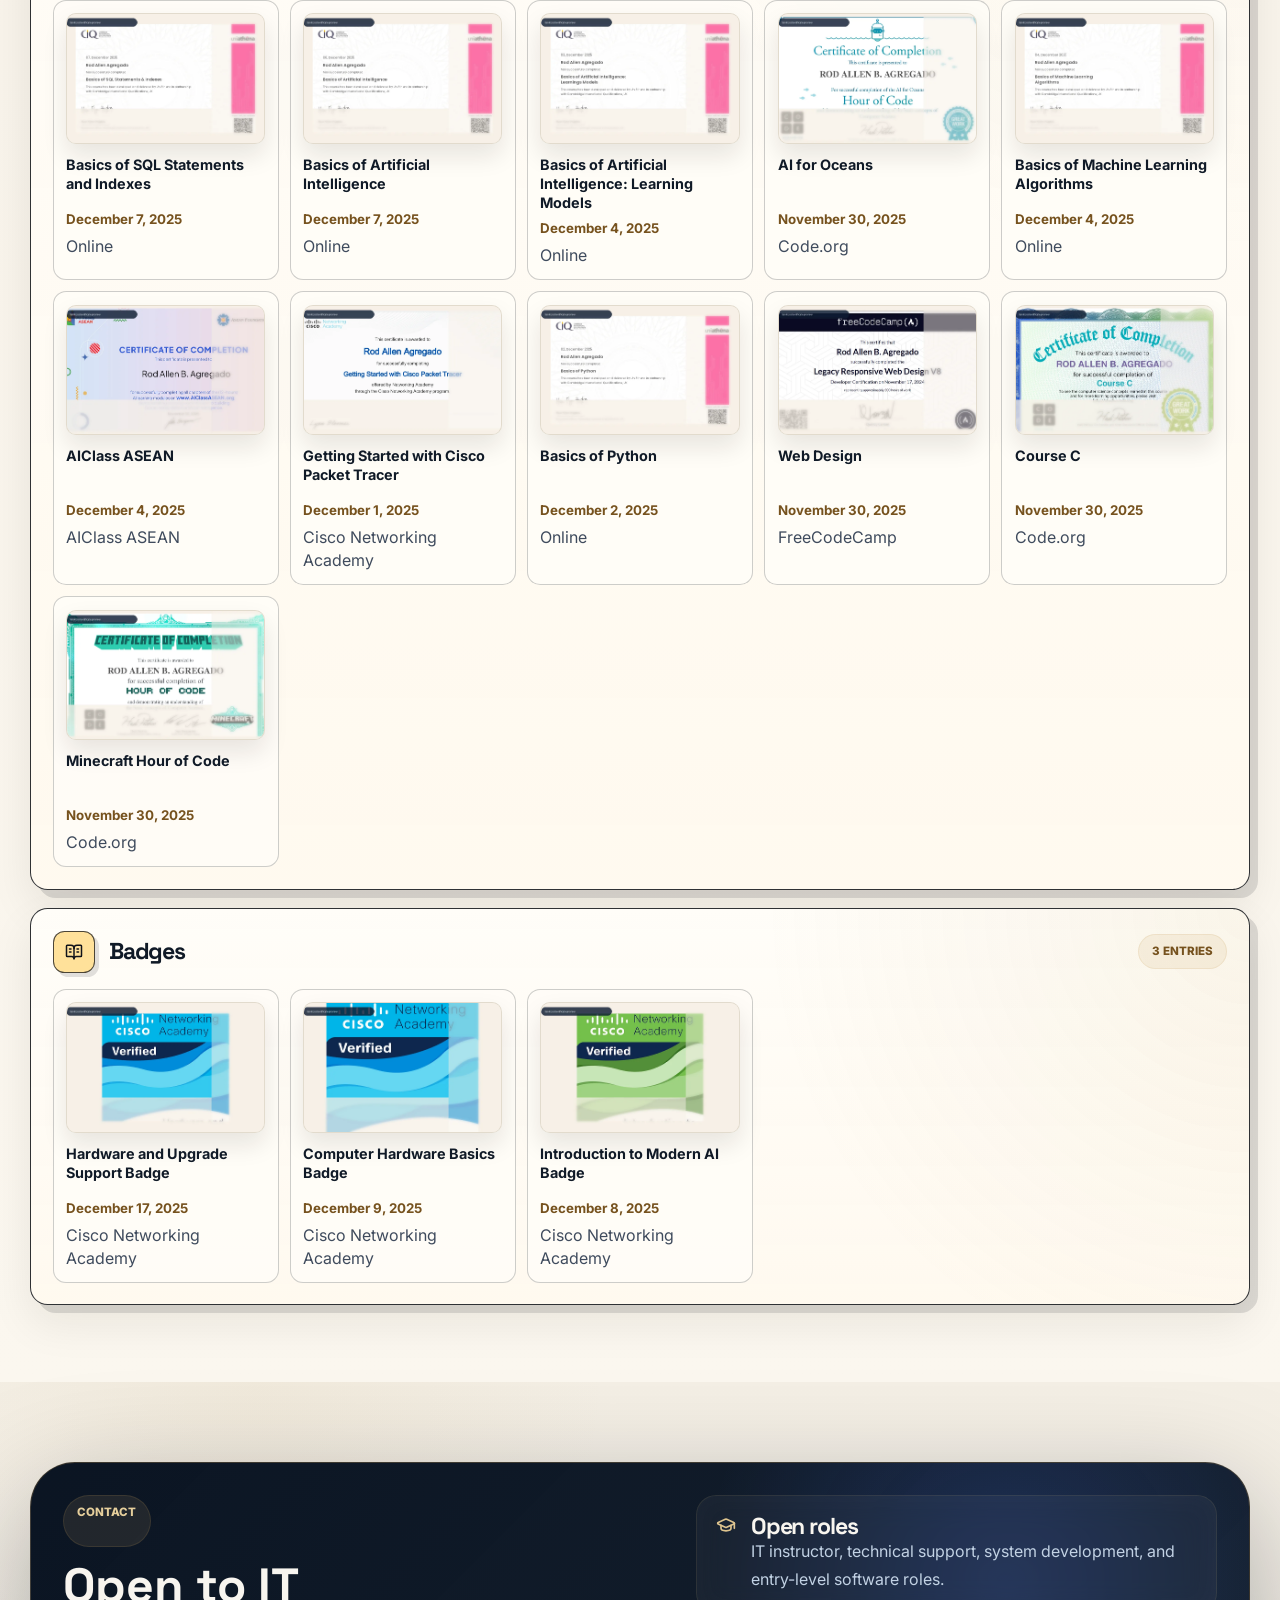
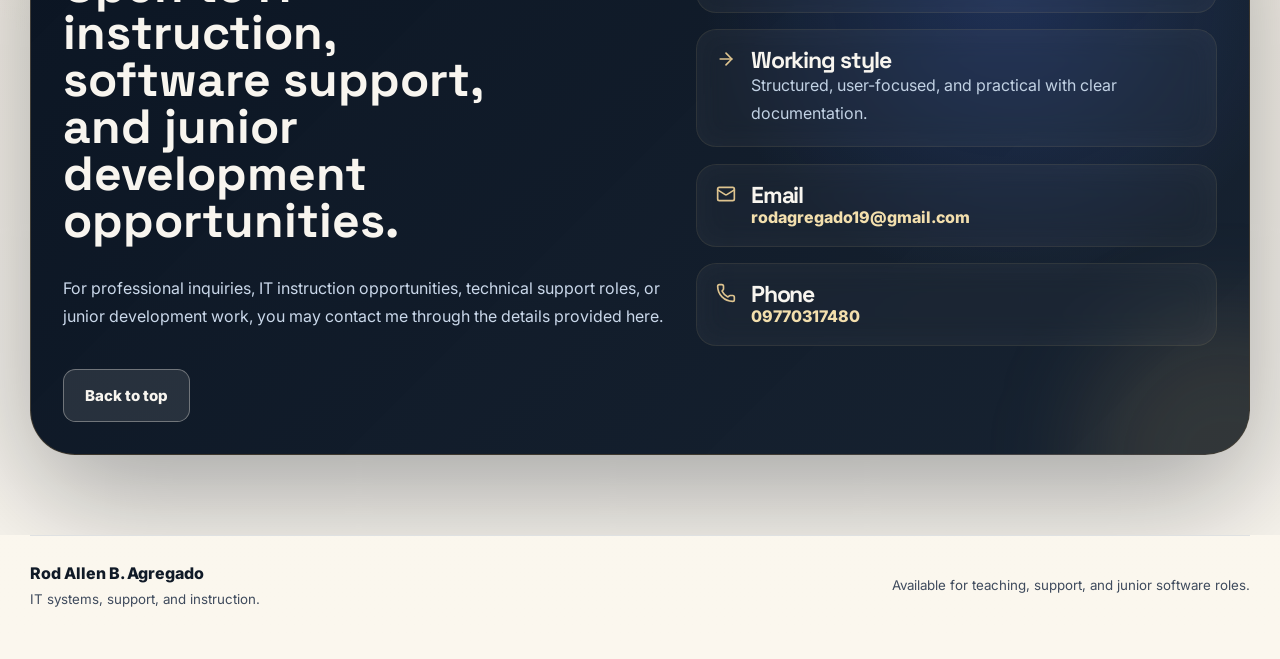
==== commit b53e714b: "Deploy sanitized Oplan certificate preview" ====
--- a/Portfolio/index.html
+++ b/Portfolio/index.html
@@ -11,7 +11,7 @@
       content="Rod Allen B. Agregado portfolio for IT instruction, technical support, and software development."
     />
     <title>Rod Allen B. Agregado | IT Portfolio</title>
-    <script type="module" crossorigin src="/Portfolio/assets/main-vMkZJYGW.js"></script>
+    <script type="module" crossorigin src="/Portfolio/assets/main-C5oMkXdd.js"></script>
   </head>
   <body>
     <div id="root"></div>
